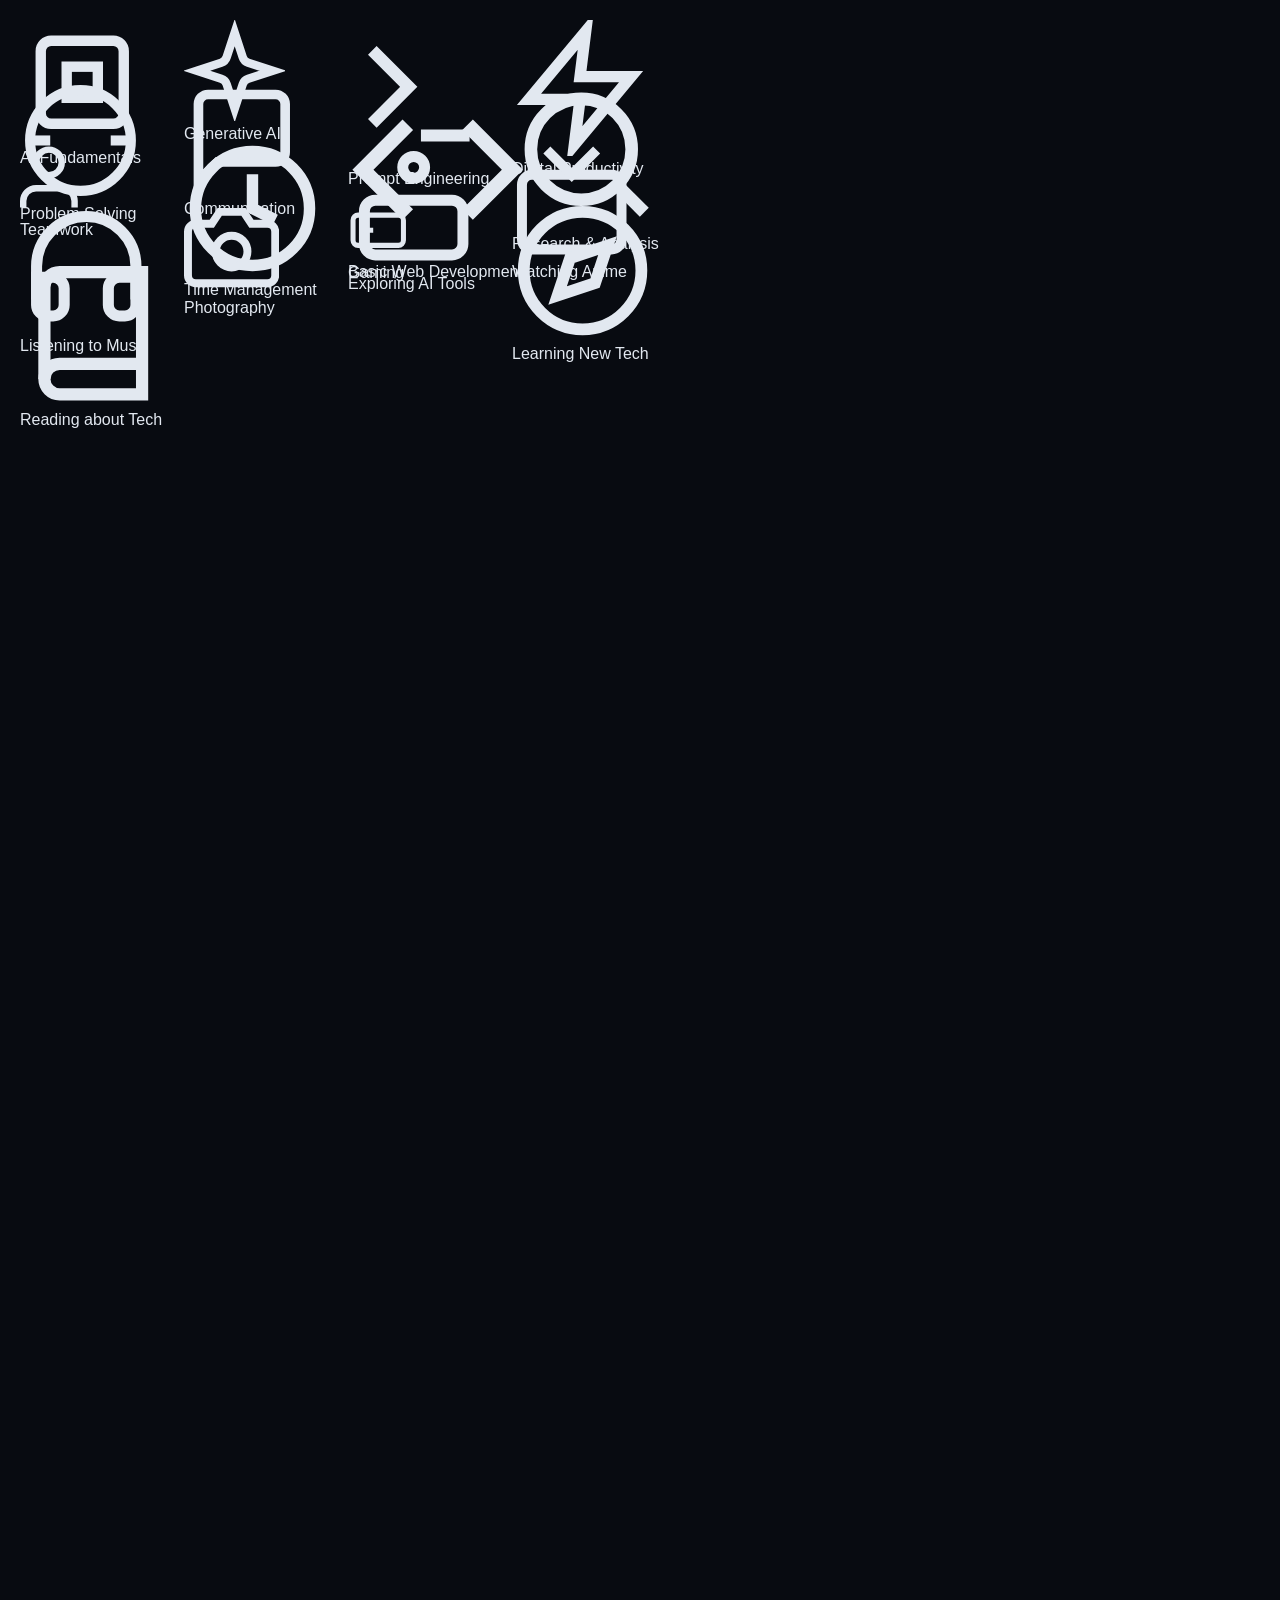
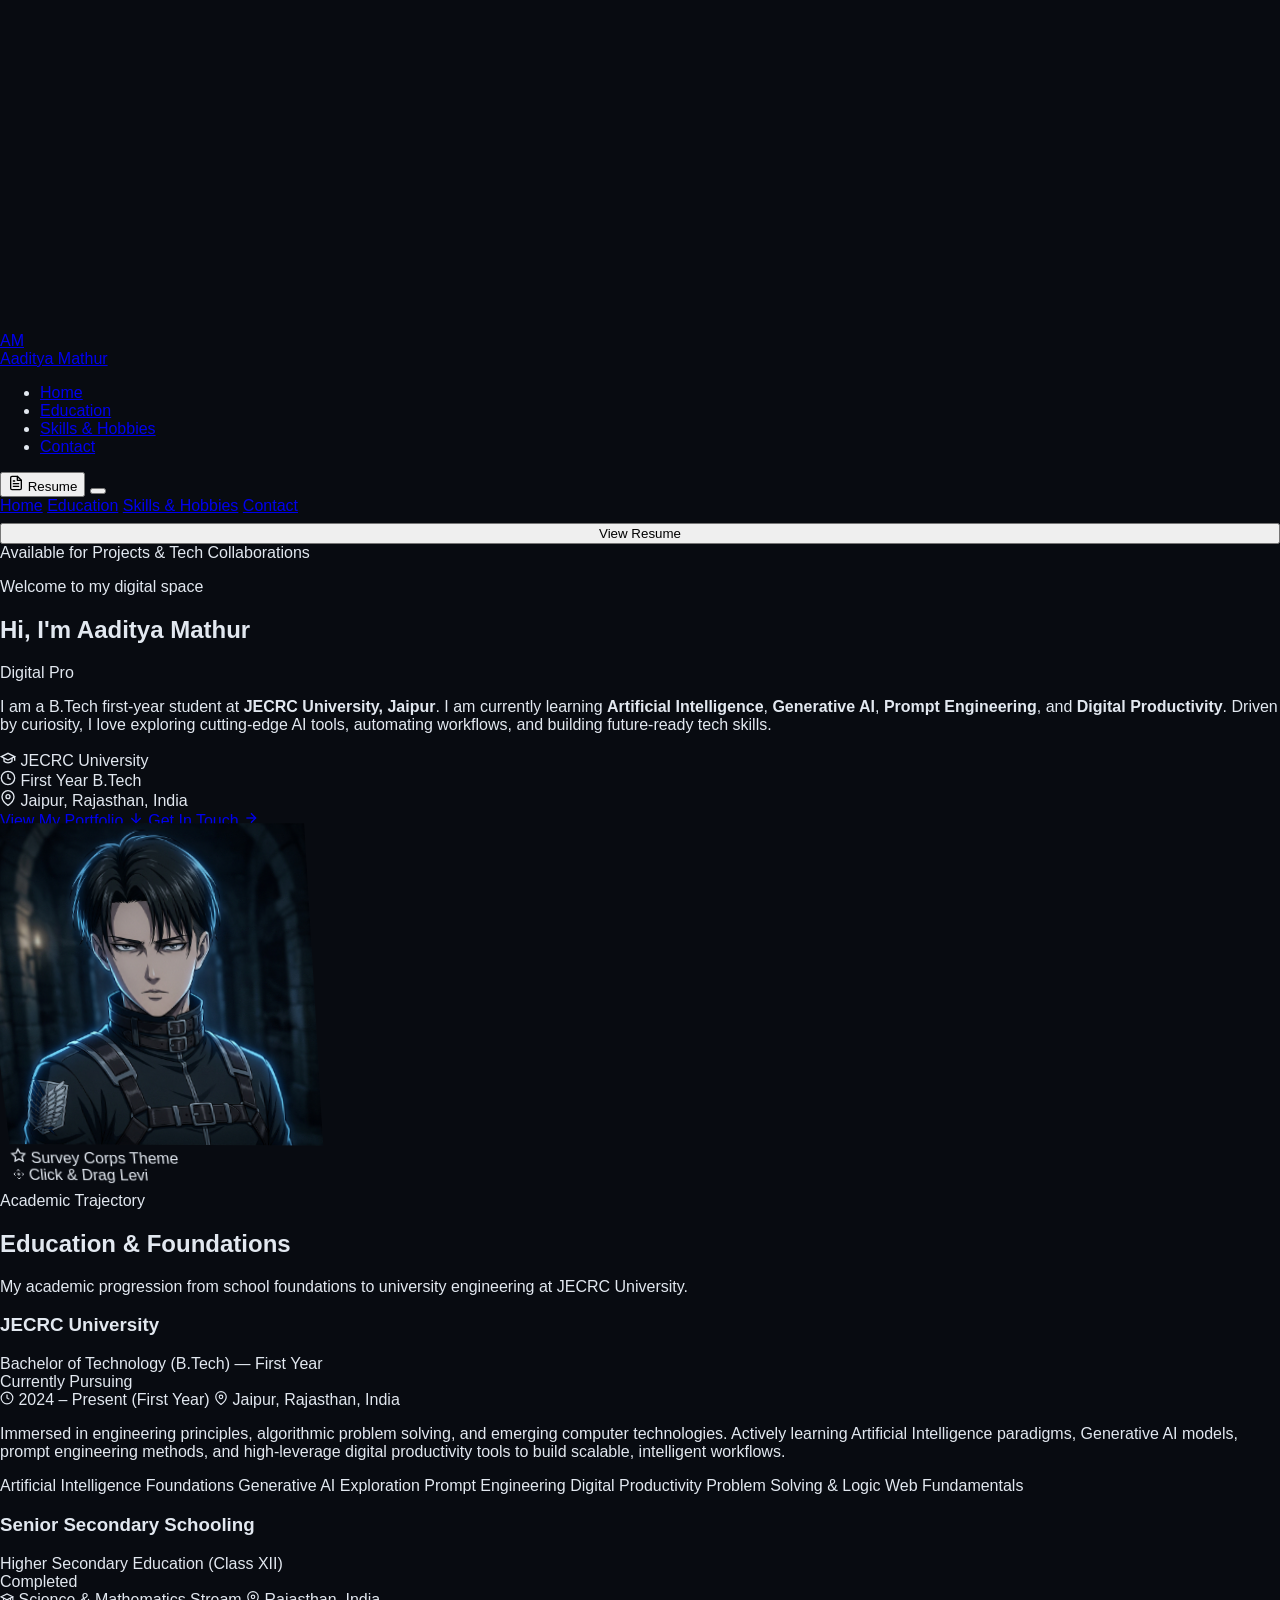
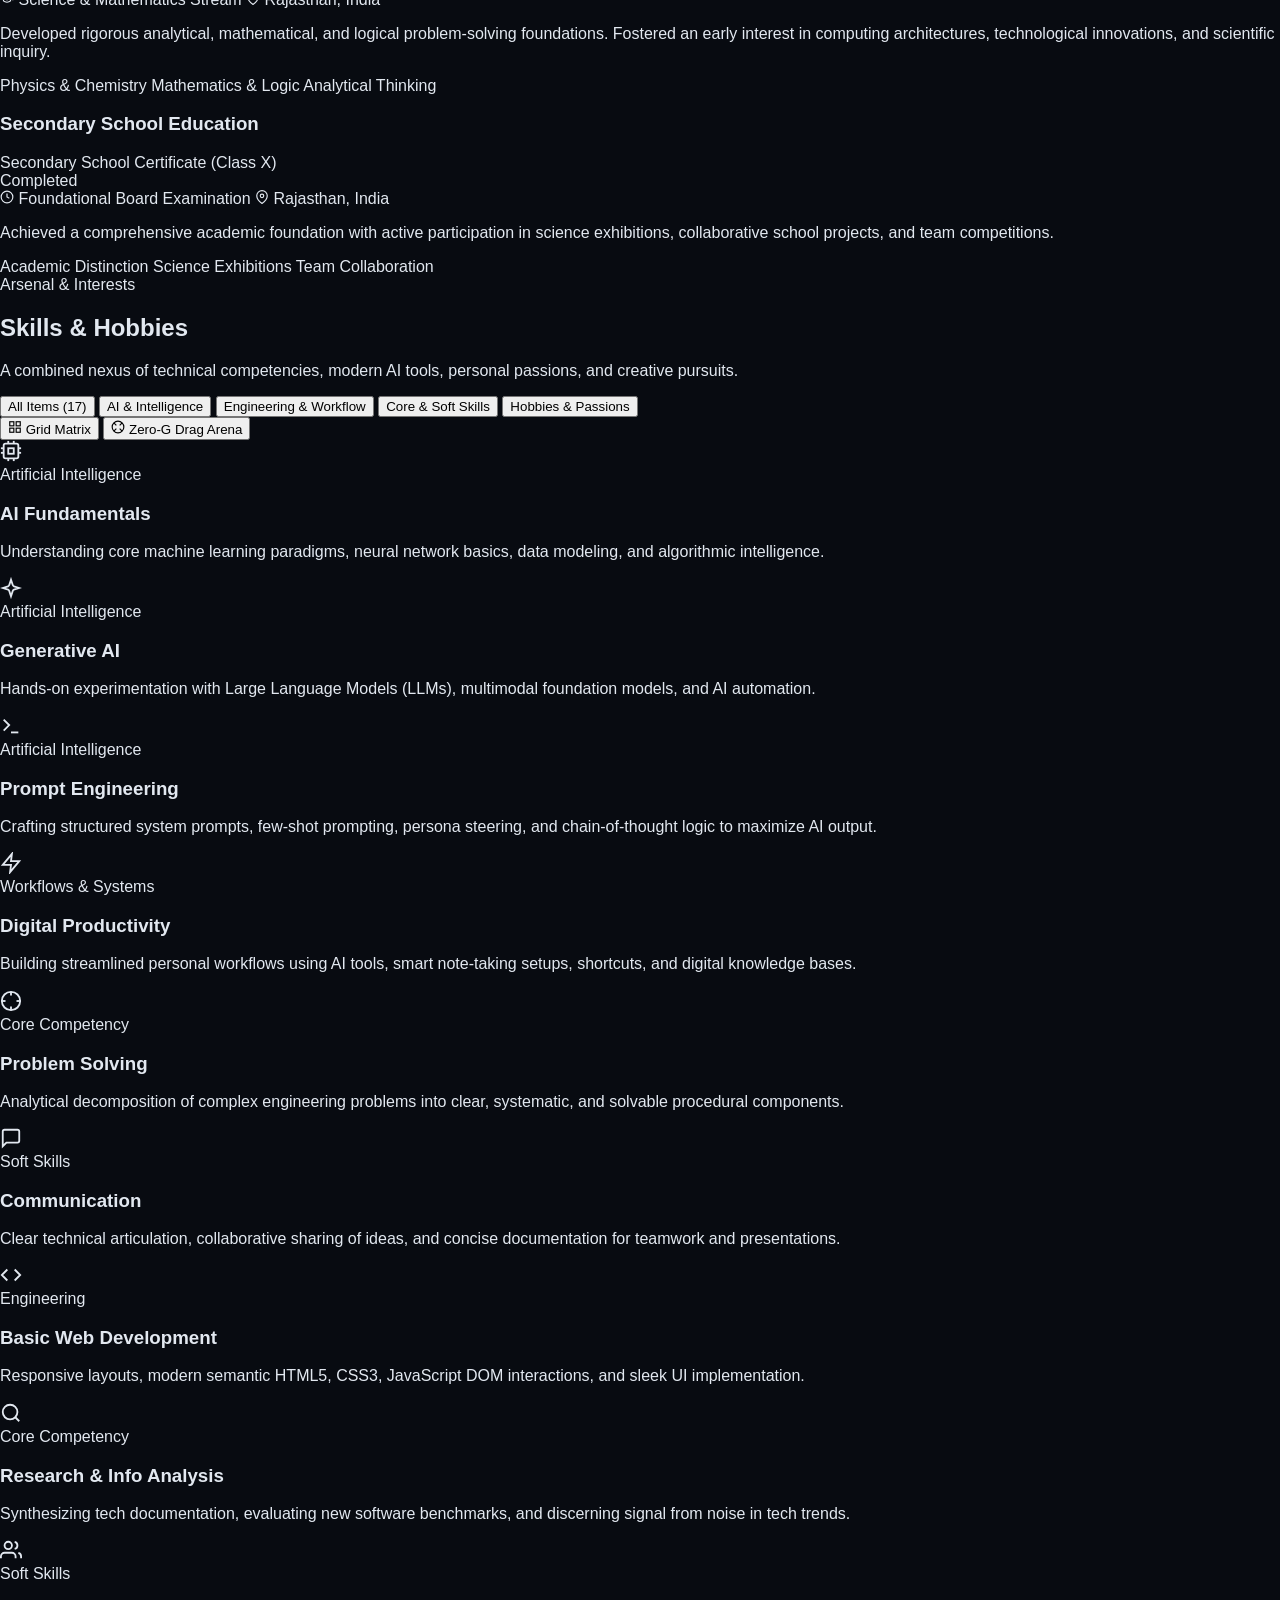
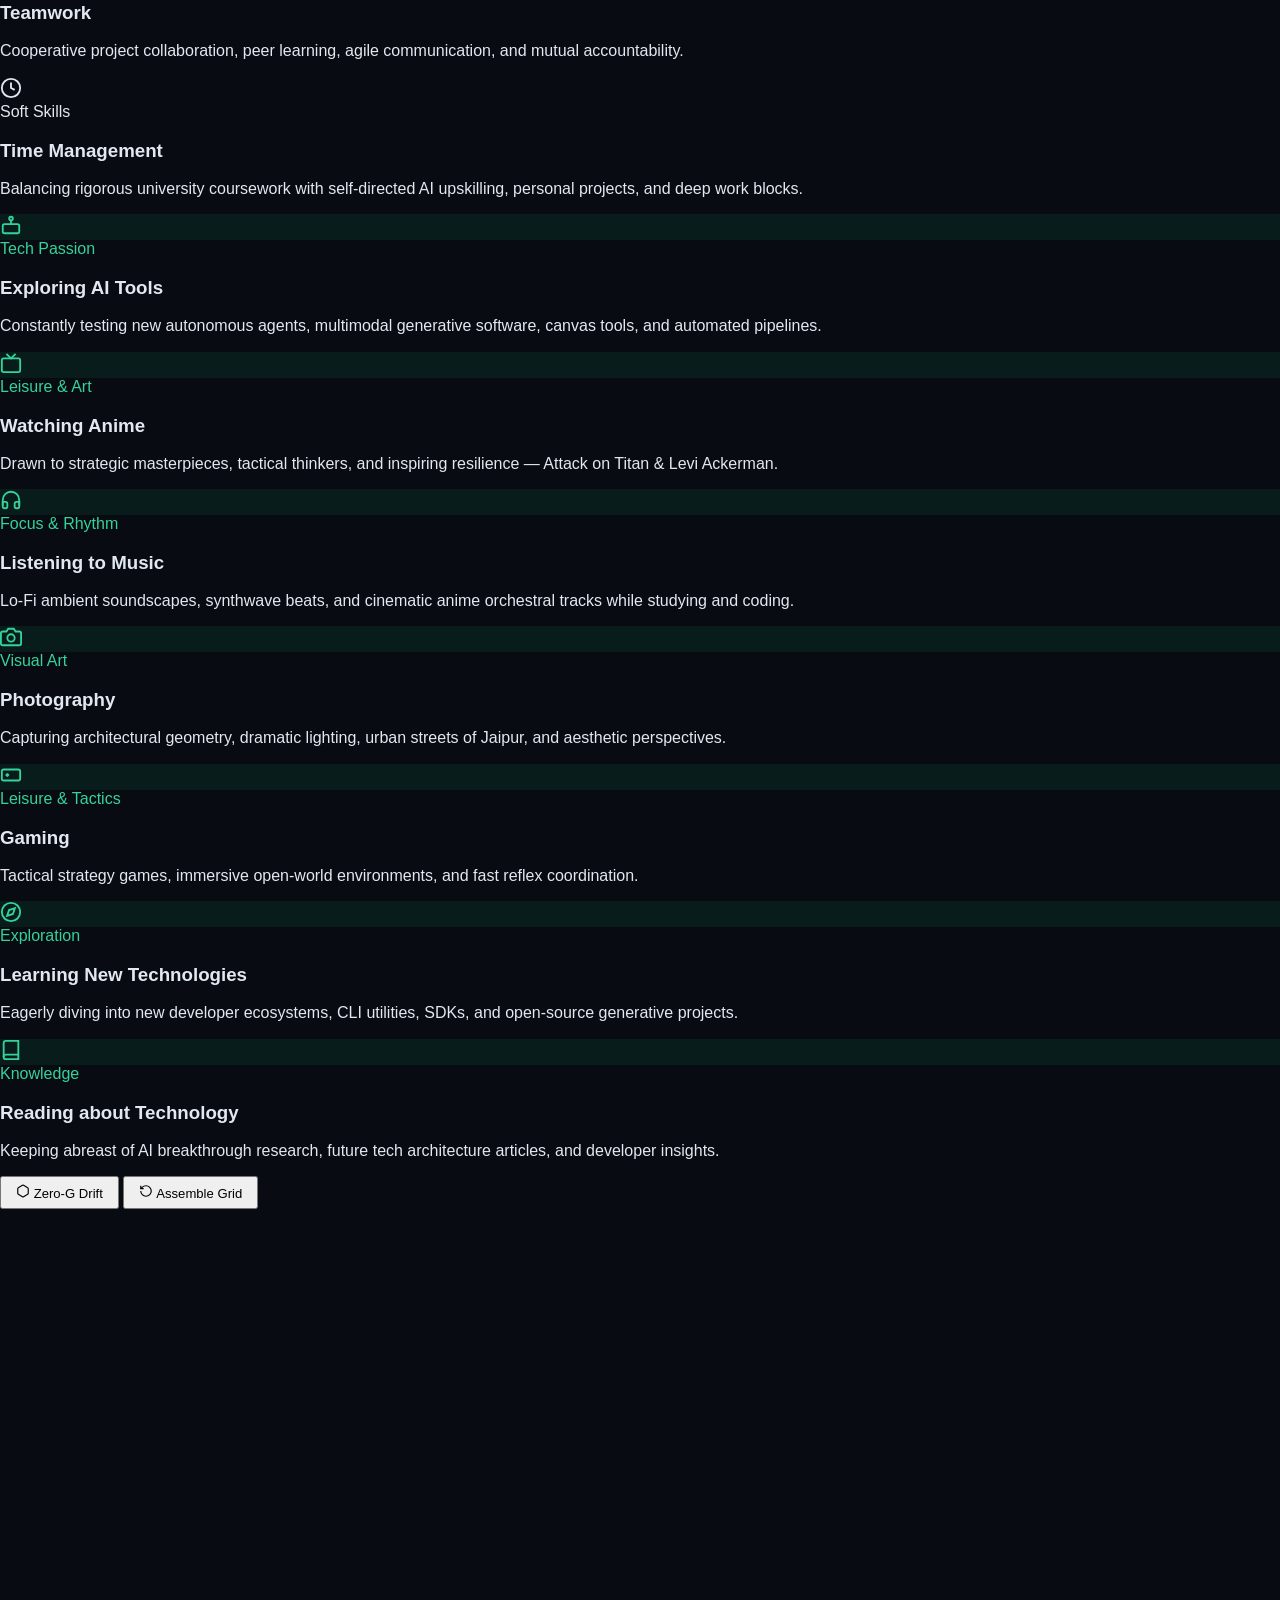
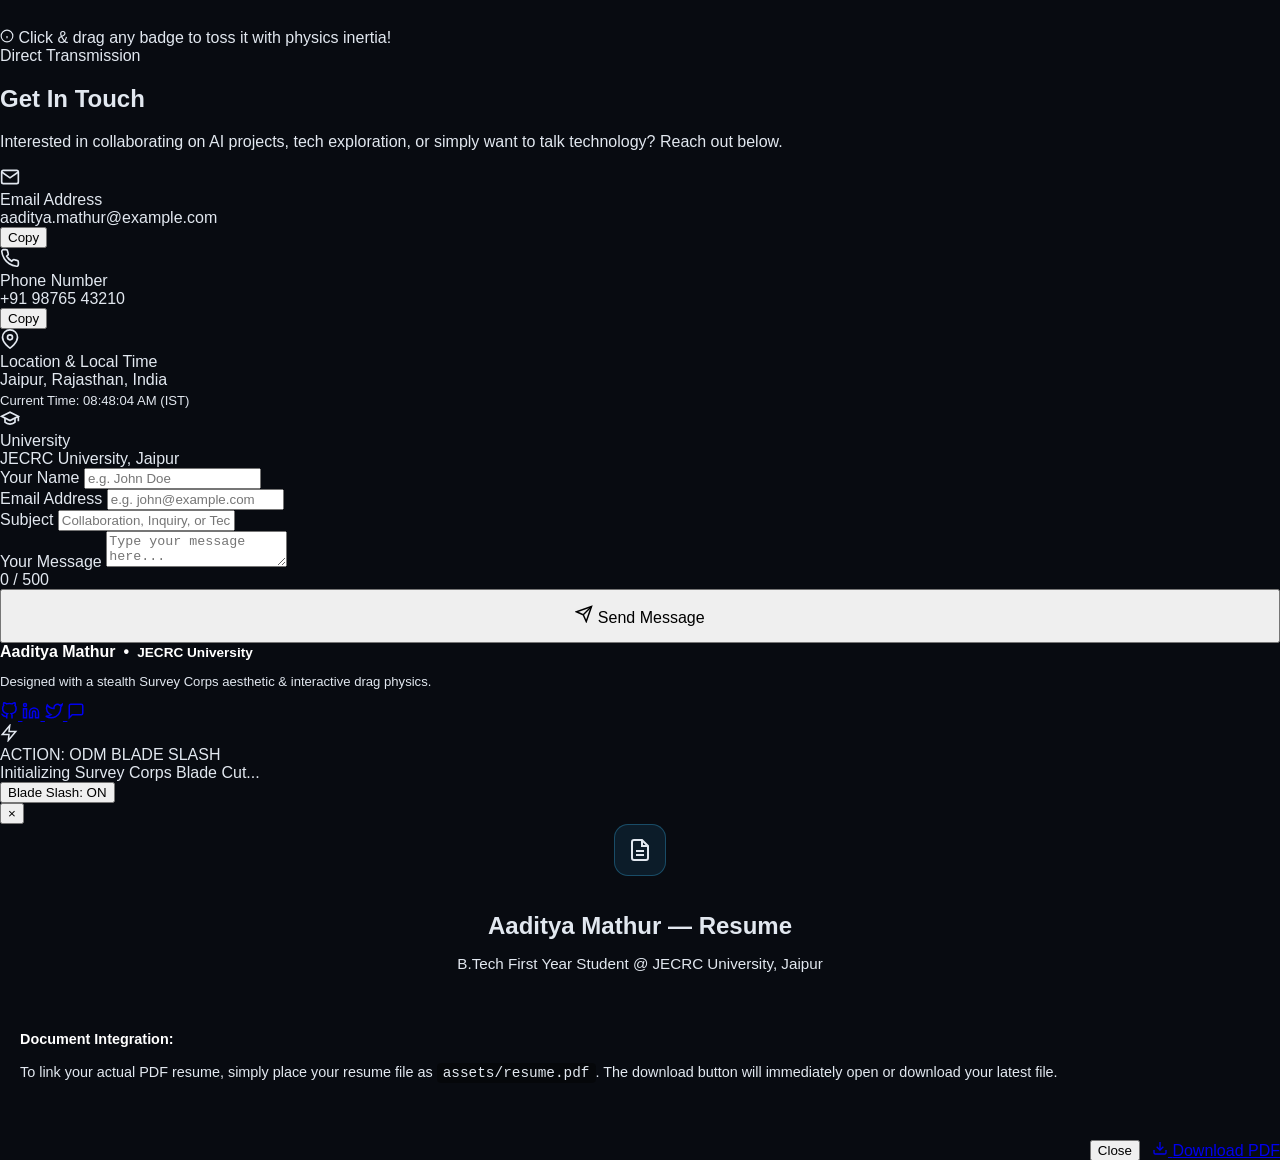
==== Aaditya Mathur _ B.Tech Student & AI Learner _ Portfolio.html @ 397f2ab0 "Add files via upload" ====
<!DOCTYPE html>
<!-- saved from url=(0093)file:///Users/Deepakmathur/.gemini/antigravity/scratch/aaditya-portfolio/index.html#education -->
<html lang="en"><head><meta http-equiv="Content-Type" content="text/html; charset=UTF-8">
  
  <meta name="viewport" content="width=device-width, initial-scale=1.0">
  <title>Aaditya Mathur | B.Tech Student &amp; AI Learner | Portfolio</title>
  
  <!-- Meta & SEO Tags -->
  <meta name="description" content="Personal portfolio of Aaditya Mathur, a B.Tech first-year student at JECRC University, Jaipur. Exploring Artificial Intelligence, Generative AI, Prompt Engineering, and Digital Productivity.">
  <meta name="author" content="Aaditya Mathur">
  <meta name="theme-color" content="#080b11">

  <!-- Google Fonts: Space Grotesk (Tech Headings) & Plus Jakarta Sans (Readable UI) -->
  <link rel="preconnect" href="https://fonts.googleapis.com/">
  <link rel="preconnect" href="https://fonts.gstatic.com/" crossorigin="">
  <link href="./Aaditya Mathur _ B.Tech Student &amp; AI Learner _ Portfolio_files/css2" rel="stylesheet">

  <!-- Custom Stylesheet -->
  <link rel="stylesheet" href="./Aaditya Mathur _ B.Tech Student &amp; AI Learner _ Portfolio_files/style.css">
</head>
<body>

  <!-- Interactive Drag Canvas: ODM Blade Slash & Sparks Trail -->
  <canvas id="slash-canvas" width="1680" height="962"></canvas>

  <!-- Ambient Tech Particles Canvas -->
  <canvas id="ambient-canvas" width="1680" height="962"></canvas>

  <!-- Tactical Grid Layer -->
  <div class="grid-overlay"></div>

  <!-- 1. Floating Glass Navbar -->
  <header class="navbar" id="main-nav">
    <div class="nav-inner">
      <a href="file:///Users/Deepakmathur/.gemini/antigravity/scratch/aaditya-portfolio/index.html#home" class="brand-logo" aria-label="Aaditya Mathur Home">
        <div class="logo-symbol">AM</div>
        <span>Aaditya Mathur</span>
      </a>

      <nav aria-label="Main Navigation">
        <ul class="nav-links">
          <li><a href="file:///Users/Deepakmathur/.gemini/antigravity/scratch/aaditya-portfolio/index.html#home" class="nav-link active">Home</a></li>
          <li><a href="file:///Users/Deepakmathur/.gemini/antigravity/scratch/aaditya-portfolio/index.html#education" class="nav-link">Education</a></li>
          <li><a href="file:///Users/Deepakmathur/.gemini/antigravity/scratch/aaditya-portfolio/index.html#skills-hobbies" class="nav-link">Skills &amp; Hobbies</a></li>
          <li><a href="file:///Users/Deepakmathur/.gemini/antigravity/scratch/aaditya-portfolio/index.html#contact" class="nav-link">Contact</a></li>
        </ul>
      </nav>

      <div class="nav-actions">
        <button type="button" class="btn-primary open-resume-btn">
          <svg width="16" height="16" viewBox="0 0 24 24" fill="none" stroke="currentColor" stroke-width="2" stroke-linecap="round" stroke-linejoin="round">
            <path d="M14 2H6a2 2 0 0 0-2 2v16a2 2 0 0 0 2 2h12a2 2 0 0 0 2-2V8z"></path>
            <polyline points="14 2 14 8 20 8"></polyline>
            <line x1="16" y1="13" x2="8" y2="13"></line>
            <line x1="16" y1="17" x2="8" y2="17"></line>
            <polyline points="10 9 9 9 8 9"></polyline>
          </svg>
          <span>Resume</span>
        </button>

        <button class="mobile-toggle" id="mobile-menu-toggle" aria-label="Toggle navigation menu" aria-expanded="false">
          <span></span>
          <span></span>
          <span></span>
        </button>
      </div>
    </div>

    <!-- Mobile Drawer Menu -->
    <div class="mobile-menu" id="mobile-menu">
      <a href="file:///Users/Deepakmathur/.gemini/antigravity/scratch/aaditya-portfolio/index.html#home">Home</a>
      <a href="file:///Users/Deepakmathur/.gemini/antigravity/scratch/aaditya-portfolio/index.html#education">Education</a>
      <a href="file:///Users/Deepakmathur/.gemini/antigravity/scratch/aaditya-portfolio/index.html#skills-hobbies">Skills &amp; Hobbies</a>
      <a href="file:///Users/Deepakmathur/.gemini/antigravity/scratch/aaditya-portfolio/index.html#contact">Contact</a>
      <button type="button" class="btn-primary open-resume-btn" style="width: 100%; justify-content: center; margin-top: 8px;">
        <span>View Resume</span>
      </button>
    </div>
  </header>

  <main>
    <!-- 2. Hero Section (Home) -->
    <section class="hero-section" id="home">
      <div class="container">
        <div class="hero-grid">
          
          <div class="hero-content">
            <div class="status-pill">
              <span class="pulse-dot"></span>
              <span>Available for Projects &amp; Tech Collaborations</span>
            </div>

            <div>
              <p class="hero-greeting">Welcome to my digital space</p>
              <h1 class="hero-name">Hi, I'm <span class="text-gradient">Aaditya Mathur</span></h1>
            </div>

            <!-- Dynamic Tagline Typewriter -->
            <div class="typewriter-wrapper" aria-label="Aaditya&#39;s Tagline">
              <span class="typewriter-text" id="typewriter-text">Digital Pro</span>
              <span class="cursor-blink"></span>
            </div>

            <p class="hero-bio">
              I am a B.Tech first-year student at <strong>JECRC University, Jaipur</strong>. I am currently learning 
              <strong>Artificial Intelligence</strong>, <strong>Generative AI</strong>, <strong>Prompt Engineering</strong>, 
              and <strong>Digital Productivity</strong>. Driven by curiosity, I love exploring cutting-edge AI tools, 
              automating workflows, and building future-ready tech skills.
            </p>

            <div class="hero-badges-row">
              <div class="badge-item">
                <svg width="16" height="16" viewBox="0 0 24 24" fill="none" stroke="currentColor" stroke-width="2"><path d="M22 10v6M2 10l10-5 10 5-10 5z"></path><path d="M6 12v5c3 3 9 3 12 0v-5"></path></svg>
                <span>JECRC University</span>
              </div>
              <div class="badge-item">
                <svg width="16" height="16" viewBox="0 0 24 24" fill="none" stroke="currentColor" stroke-width="2"><circle cx="12" cy="12" r="10"></circle><polyline points="12 6 12 12 16 14"></polyline></svg>
                <span>First Year B.Tech</span>
              </div>
              <div class="badge-item">
                <svg width="16" height="16" viewBox="0 0 24 24" fill="none" stroke="currentColor" stroke-width="2"><path d="M21 10c0 7-9 13-9 13s-9-6-9-13a9 9 0 0 1 18 0z"></path><circle cx="12" cy="10" r="3"></circle></svg>
                <span>Jaipur, Rajasthan, India</span>
              </div>
            </div>

            <div class="hero-cta-group">
              <a href="file:///Users/Deepakmathur/.gemini/antigravity/scratch/aaditya-portfolio/index.html#education" class="btn-primary">
                <span>View My Portfolio</span>
                <svg width="16" height="16" viewBox="0 0 24 24" fill="none" stroke="currentColor" stroke-width="2"><line x1="12" y1="5" x2="12" y2="19"></line><polyline points="19 12 12 19 5 12"></polyline></svg>
              </a>
              <a href="file:///Users/Deepakmathur/.gemini/antigravity/scratch/aaditya-portfolio/index.html#contact" class="btn-secondary">
                <span>Get In Touch</span>
                <svg width="16" height="16" viewBox="0 0 24 24" fill="none" stroke="currentColor" stroke-width="2"><line x1="5" y1="12" x2="19" y2="12"></line><polyline points="12 5 19 12 12 19"></polyline></svg>
              </a>
            </div>
          </div>

          <!-- Hero Avatar: Levi Ackerman Art with 3D Tilt & Tactical Radar Rings -->
          <div class="hero-visual">
            <div class="avatar-wrapper tilt-target" id="hero-avatar-wrapper" title="Drag to pull Levi Ackerman with elastic ODM recoil!" style="transform: perspective(1000px) rotateX(-10.2688deg) rotateY(-0.875914deg) scale3d(1.02, 1.02, 1.02);">
              <div class="tactical-ring"></div>
              <div class="tactical-ring-secondary"></div>
              
              <div class="avatar-image-container" id="hero-avatar-card" style="">
                <img src="./Aaditya Mathur _ B.Tech Student &amp; AI Learner _ Portfolio_files/levi_avatar.jpg" alt="Aaditya Mathur Profile - Levi Ackerman Survey Corps Aesthetic" width="320" height="320" draggable="false">
              </div>

              <div class="scout-badge-floating">
                <svg width="16" height="16" viewBox="0 0 24 24" fill="none" stroke="currentColor" stroke-width="2">
                  <polygon points="12 2 15.09 8.26 22 9.27 17 14.14 18.18 21.02 12 17.77 5.82 21.02 7 14.14 2 9.27 8.91 8.26 12 2"></polygon>
                </svg>
                <span>Survey Corps Theme</span>
              </div>

              <div class="avatar-drag-hint">
                <svg width="12" height="12" viewBox="0 0 24 24" fill="none" stroke="currentColor" stroke-width="2">
                  <path d="M5 9l-3 3 3 3M9 5l3-3 3 3M15 19l-3 3-3-3M19 9l3 3-3 3"></path>
                  <circle cx="12" cy="12" r="2"></circle>
                </svg>
                <span>Click &amp; Drag Levi</span>
              </div>
            </div>
          </div>

        </div>
      </div>
    </section>

    <!-- 3. Education Section -->
    <section class="education-section" id="education">
      <div class="container">
        <div class="section-header">
          <div class="section-tag">Academic Trajectory</div>
          <h2 class="section-title">Education &amp; Foundations</h2>
          <p class="section-subtitle">
            My academic progression from school foundations to university engineering at JECRC University.
          </p>
        </div>

        <div class="timeline-container">
          <div class="timeline-line"></div>

          <!-- Card 1: B.Tech (Current) -->
          <div class="timeline-card-wrapper">
            <div class="timeline-dot active" title="Current Academic Pursuit"></div>
            <div class="glass-card tilt-target" style="transform: perspective(1000px) rotateX(0deg) rotateY(0deg) scale3d(1, 1, 1);">
              <div class="card-header-flex">
                <div>
                  <h3 class="institution-name">JECRC University</h3>
                  <div class="degree-title">Bachelor of Technology (B.Tech) — First Year</div>
                </div>
                <span class="status-tag status-active">Currently Pursuing</span>
              </div>

              <div class="timeline-meta">
                <span class="meta-item">
                  <svg width="14" height="14" viewBox="0 0 24 24" fill="none" stroke="currentColor" stroke-width="2"><circle cx="12" cy="12" r="10"></circle><polyline points="12 6 12 12 16 14"></polyline></svg>
                  <span>2024 – Present (First Year)</span>
                </span>
                <span class="meta-item">
                  <svg width="14" height="14" viewBox="0 0 24 24" fill="none" stroke="currentColor" stroke-width="2"><path d="M21 10c0 7-9 13-9 13s-9-6-9-13a9 9 0 0 1 18 0z"></path><circle cx="12" cy="10" r="3"></circle></svg>
                  <span>Jaipur, Rajasthan, India</span>
                </span>
              </div>

              <p class="card-description">
                Immersed in engineering principles, algorithmic problem solving, and emerging computer technologies. 
                Actively learning Artificial Intelligence paradigms, Generative AI models, prompt engineering methods, 
                and high-leverage digital productivity tools to build scalable, intelligent workflows.
              </p>

              <div class="highlights-container">
                <span class="highlight-pill">Artificial Intelligence Foundations</span>
                <span class="highlight-pill">Generative AI Exploration</span>
                <span class="highlight-pill">Prompt Engineering</span>
                <span class="highlight-pill">Digital Productivity</span>
                <span class="highlight-pill">Problem Solving &amp; Logic</span>
                <span class="highlight-pill">Web Fundamentals</span>
              </div>
            </div>
          </div>

          <!-- Card 2: Class XII -->
          <div class="timeline-card-wrapper">
            <div class="timeline-dot"></div>
            <div class="glass-card tilt-target" style="transform: perspective(1000px) rotateX(0deg) rotateY(0deg) scale3d(1, 1, 1);">
              <div class="card-header-flex">
                <div>
                  <h3 class="institution-name">Senior Secondary Schooling</h3>
                  <div class="degree-title">Higher Secondary Education (Class XII)</div>
                </div>
                <span class="status-tag status-completed">Completed</span>
              </div>

              <div class="timeline-meta">
                <span class="meta-item">
                  <svg width="14" height="14" viewBox="0 0 24 24" fill="none" stroke="currentColor" stroke-width="2"><path d="M22 10v6M2 10l10-5 10 5-10 5z"></path><path d="M6 12v5c3 3 9 3 12 0v-5"></path></svg>
                  <span>Science &amp; Mathematics Stream</span>
                </span>
                <span class="meta-item">
                  <svg width="14" height="14" viewBox="0 0 24 24" fill="none" stroke="currentColor" stroke-width="2"><path d="M21 10c0 7-9 13-9 13s-9-6-9-13a9 9 0 0 1 18 0z"></path><circle cx="12" cy="10" r="3"></circle></svg>
                  <span>Rajasthan, India</span>
                </span>
              </div>

              <p class="card-description">
                Developed rigorous analytical, mathematical, and logical problem-solving foundations. 
                Fostered an early interest in computing architectures, technological innovations, and scientific inquiry.
              </p>

              <div class="highlights-container">
                <span class="highlight-pill">Physics &amp; Chemistry</span>
                <span class="highlight-pill">Mathematics &amp; Logic</span>
                <span class="highlight-pill">Analytical Thinking</span>
              </div>
            </div>
          </div>

          <!-- Card 3: Class X -->
          <div class="timeline-card-wrapper">
            <div class="timeline-dot"></div>
            <div class="glass-card tilt-target" style="transform: perspective(1000px) rotateX(0deg) rotateY(0deg) scale3d(1, 1, 1);">
              <div class="card-header-flex">
                <div>
                  <h3 class="institution-name">Secondary School Education</h3>
                  <div class="degree-title">Secondary School Certificate (Class X)</div>
                </div>
                <span class="status-tag status-completed">Completed</span>
              </div>

              <div class="timeline-meta">
                <span class="meta-item">
                  <svg width="14" height="14" viewBox="0 0 24 24" fill="none" stroke="currentColor" stroke-width="2"><circle cx="12" cy="12" r="10"></circle><polyline points="12 6 12 12 16 14"></polyline></svg>
                  <span>Foundational Board Examination</span>
                </span>
                <span class="meta-item">
                  <svg width="14" height="14" viewBox="0 0 24 24" fill="none" stroke="currentColor" stroke-width="2"><path d="M21 10c0 7-9 13-9 13s-9-6-9-13a9 9 0 0 1 18 0z"></path><circle cx="12" cy="10" r="3"></circle></svg>
                  <span>Rajasthan, India</span>
                </span>
              </div>

              <p class="card-description">
                Achieved a comprehensive academic foundation with active participation in science exhibitions, 
                collaborative school projects, and team competitions.
              </p>

              <div class="highlights-container">
                <span class="highlight-pill">Academic Distinction</span>
                <span class="highlight-pill">Science Exhibitions</span>
                <span class="highlight-pill">Team Collaboration</span>
              </div>
            </div>
          </div>

        </div>
      </div>
    </section>

    <!-- 4. Combined Skills & Hobbies Section -->
    <section class="skills-section" id="skills-hobbies">
      <div class="container">
        <div class="section-header">
          <div class="section-tag">Arsenal &amp; Interests</div>
          <h2 class="section-title">Skills &amp; Hobbies</h2>
          <p class="section-subtitle">
            A combined nexus of technical competencies, modern AI tools, personal passions, and creative pursuits.
          </p>
        </div>

        <!-- Controls: Filters & Interactive View Switcher -->
        <div class="skills-controls">
          <div class="filter-pills">
            <button class="filter-btn active" data-filter="all">All Items (17)</button>
            <button class="filter-btn" data-filter="ai">AI &amp; Intelligence</button>
            <button class="filter-btn" data-filter="engineering">Engineering &amp; Workflow</button>
            <button class="filter-btn" data-filter="soft">Core &amp; Soft Skills</button>
            <button class="filter-btn" data-filter="hobby">Hobbies &amp; Passions</button>
          </div>

          <div class="view-switcher">
            <button class="view-btn active" id="view-grid-btn" title="Display as structured cards">
              <svg width="14" height="14" viewBox="0 0 24 24" fill="none" stroke="currentColor" stroke-width="2"><rect x="3" y="3" width="7" height="7"></rect><rect x="14" y="3" width="7" height="7"></rect><rect x="14" y="14" width="7" height="7"></rect><rect x="3" y="14" width="7" height="7"></rect></svg>
              <span>Grid Matrix</span>
            </button>
            <button class="view-btn" id="view-arena-btn" title="Switch to draggable zero-gravity physics sandbox">
              <svg width="14" height="14" viewBox="0 0 24 24" fill="none" stroke="currentColor" stroke-width="2"><circle cx="12" cy="12" r="10"></circle><path d="m4.93 4.93 4.24 4.24"></path><path d="m14.83 9.17 4.24-4.24"></path><path d="m14.83 14.83 4.24 4.24"></path><path d="m9.17 14.83-4.24 4.24"></path></svg>
              <span>Zero-G Drag Arena</span>
            </button>
          </div>
        </div>

        <!-- VIEW A: Structured Grid Matrix View -->
        <div id="skills-grid-view" class="skills-grid">

          <!-- 10 SKILLS -->
          <div class="skill-card tilt-target" data-category="ai" style="transform: perspective(1000px) rotateX(0deg) rotateY(0deg) scale3d(1, 1, 1);">
            <div class="card-top-icon">
              <svg width="22" height="22" viewBox="0 0 24 24" fill="none" stroke="currentColor" stroke-width="2"><rect x="4" y="4" width="16" height="16" rx="2"></rect><rect x="9" y="9" width="6" height="6"></rect><line x1="9" y1="1" x2="9" y2="4"></line><line x1="15" y1="1" x2="15" y2="4"></line><line x1="9" y1="20" x2="9" y2="23"></line><line x1="15" y1="20" x2="15" y2="23"></line><line x1="20" y1="9" x2="23" y2="9"></line><line x1="20" y1="14" x2="23" y2="14"></line><line x1="1" y1="9" x2="4" y2="9"></line><line x1="1" y1="14" x2="4" y2="14"></line></svg>
            </div>
            <div class="skill-category-badge">Artificial Intelligence</div>
            <h3 class="skill-title">AI Fundamentals</h3>
            <p class="skill-desc">Understanding core machine learning paradigms, neural network basics, data modeling, and algorithmic intelligence.</p>
          </div>

          <div class="skill-card tilt-target" data-category="ai" style="transform: perspective(1000px) rotateX(0deg) rotateY(0deg) scale3d(1, 1, 1);">
            <div class="card-top-icon">
              <svg width="22" height="22" viewBox="0 0 24 24" fill="none" stroke="currentColor" stroke-width="2"><path d="m12 3-1.9 5.8a2 2 0 0 1-1.3 1.3L3 12l5.8 1.9a2 2 0 0 1 1.3 1.3L12 21l1.9-5.8a2 2 0 0 1 1.3-1.3L21 12l-5.8-1.9a2 2 0 0 1-1.3-1.3L12 3z"></path></svg>
            </div>
            <div class="skill-category-badge">Artificial Intelligence</div>
            <h3 class="skill-title">Generative AI</h3>
            <p class="skill-desc">Hands-on experimentation with Large Language Models (LLMs), multimodal foundation models, and AI automation.</p>
          </div>

          <div class="skill-card tilt-target" data-category="ai" style="transform: perspective(1000px) rotateX(0deg) rotateY(0deg) scale3d(1, 1, 1);">
            <div class="card-top-icon">
              <svg width="22" height="22" viewBox="0 0 24 24" fill="none" stroke="currentColor" stroke-width="2"><polyline points="4 17 10 11 4 5"></polyline><line x1="12" y1="19" x2="20" y2="19"></line></svg>
            </div>
            <div class="skill-category-badge">Artificial Intelligence</div>
            <h3 class="skill-title">Prompt Engineering</h3>
            <p class="skill-desc">Crafting structured system prompts, few-shot prompting, persona steering, and chain-of-thought logic to maximize AI output.</p>
          </div>

          <div class="skill-card tilt-target" data-category="engineering" style="transform: perspective(1000px) rotateX(0deg) rotateY(0deg) scale3d(1, 1, 1);">
            <div class="card-top-icon">
              <svg width="22" height="22" viewBox="0 0 24 24" fill="none" stroke="currentColor" stroke-width="2"><polygon points="13 2 3 14 12 14 11 22 21 10 12 10 13 2"></polygon></svg>
            </div>
            <div class="skill-category-badge">Workflows &amp; Systems</div>
            <h3 class="skill-title">Digital Productivity</h3>
            <p class="skill-desc">Building streamlined personal workflows using AI tools, smart note-taking setups, shortcuts, and digital knowledge bases.</p>
          </div>

          <div class="skill-card tilt-target" data-category="soft" style="transform: perspective(1000px) rotateX(0deg) rotateY(0deg) scale3d(1, 1, 1);">
            <div class="card-top-icon">
              <svg width="22" height="22" viewBox="0 0 24 24" fill="none" stroke="currentColor" stroke-width="2"><circle cx="12" cy="12" r="10"></circle><line x1="22" y1="12" x2="18" y2="12"></line><line x1="6" y1="12" x2="2" y2="12"></line><line x1="12" y1="6" x2="12" y2="2"></line><line x1="12" y1="22" x2="12" y2="18"></line></svg>
            </div>
            <div class="skill-category-badge">Core Competency</div>
            <h3 class="skill-title">Problem Solving</h3>
            <p class="skill-desc">Analytical decomposition of complex engineering problems into clear, systematic, and solvable procedural components.</p>
          </div>

          <div class="skill-card tilt-target" data-category="soft">
            <div class="card-top-icon">
              <svg width="22" height="22" viewBox="0 0 24 24" fill="none" stroke="currentColor" stroke-width="2"><path d="M21 15a2 2 0 0 1-2 2H7l-4 4V5a2 2 0 0 1 2-2h14a2 2 0 0 1 2 2z"></path></svg>
            </div>
            <div class="skill-category-badge">Soft Skills</div>
            <h3 class="skill-title">Communication</h3>
            <p class="skill-desc">Clear technical articulation, collaborative sharing of ideas, and concise documentation for teamwork and presentations.</p>
          </div>

          <div class="skill-card tilt-target" data-category="engineering" style="transform: perspective(1000px) rotateX(0deg) rotateY(0deg) scale3d(1, 1, 1);">
            <div class="card-top-icon">
              <svg width="22" height="22" viewBox="0 0 24 24" fill="none" stroke="currentColor" stroke-width="2"><polyline points="16 18 22 12 16 6"></polyline><polyline points="8 6 2 12 8 18"></polyline></svg>
            </div>
            <div class="skill-category-badge">Engineering</div>
            <h3 class="skill-title">Basic Web Development</h3>
            <p class="skill-desc">Responsive layouts, modern semantic HTML5, CSS3, JavaScript DOM interactions, and sleek UI implementation.</p>
          </div>

          <div class="skill-card tilt-target" data-category="soft" style="transform: perspective(1000px) rotateX(0deg) rotateY(0deg) scale3d(1, 1, 1);">
            <div class="card-top-icon">
              <svg width="22" height="22" viewBox="0 0 24 24" fill="none" stroke="currentColor" stroke-width="2"><circle cx="11" cy="11" r="8"></circle><line x1="21" y1="21" x2="16.65" y2="16.65"></line></svg>
            </div>
            <div class="skill-category-badge">Core Competency</div>
            <h3 class="skill-title">Research &amp; Info Analysis</h3>
            <p class="skill-desc">Synthesizing tech documentation, evaluating new software benchmarks, and discerning signal from noise in tech trends.</p>
          </div>

          <div class="skill-card tilt-target" data-category="soft" style="transform: perspective(1000px) rotateX(0deg) rotateY(0deg) scale3d(1, 1, 1);">
            <div class="card-top-icon">
              <svg width="22" height="22" viewBox="0 0 24 24" fill="none" stroke="currentColor" stroke-width="2"><path d="M17 21v-2a4 4 0 0 0-4-4H5a4 4 0 0 0-4 4v2"></path><circle cx="9" cy="7" r="4"></circle><path d="M23 21v-2a4 4 0 0 0-3-3.87"></path><path d="M16 3.13a4 4 0 0 1 0 7.75"></path></svg>
            </div>
            <div class="skill-category-badge">Soft Skills</div>
            <h3 class="skill-title">Teamwork</h3>
            <p class="skill-desc">Cooperative project collaboration, peer learning, agile communication, and mutual accountability.</p>
          </div>

          <div class="skill-card tilt-target" data-category="soft">
            <div class="card-top-icon">
              <svg width="22" height="22" viewBox="0 0 24 24" fill="none" stroke="currentColor" stroke-width="2"><circle cx="12" cy="12" r="10"></circle><polyline points="12 6 12 12 16 14"></polyline></svg>
            </div>
            <div class="skill-category-badge">Soft Skills</div>
            <h3 class="skill-title">Time Management</h3>
            <p class="skill-desc">Balancing rigorous university coursework with self-directed AI upskilling, personal projects, and deep work blocks.</p>
          </div>

          <!-- 7 HOBBIES -->
          <div class="hobby-card tilt-target" data-category="hobby">
            <div class="card-top-icon" style="color: #34d399; background: rgba(16, 185, 129, 0.1);">
              <svg width="22" height="22" viewBox="0 0 24 24" fill="none" stroke="currentColor" stroke-width="2"><rect x="3" y="11" width="18" height="10" rx="2"></rect><circle cx="12" cy="5" r="2"></circle><path d="M12 7v4"></path><line x1="8" y1="16" x2="8.01" y2="16"></line><line x1="16" y1="16" x2="16.01" y2="16"></line></svg>
            </div>
            <div class="skill-category-badge" style="color: #34d399;">Tech Passion</div>
            <h3 class="skill-title">Exploring AI Tools</h3>
            <p class="skill-desc">Constantly testing new autonomous agents, multimodal generative software, canvas tools, and automated pipelines.</p>
          </div>

          <div class="hobby-card tilt-target" data-category="hobby" style="transform: perspective(1000px) rotateX(0deg) rotateY(0deg) scale3d(1, 1, 1);">
            <div class="card-top-icon" style="color: #34d399; background: rgba(16, 185, 129, 0.1);">
              <svg width="22" height="22" viewBox="0 0 24 24" fill="none" stroke="currentColor" stroke-width="2"><rect x="2" y="7" width="20" height="15" rx="2" ry="2"></rect><polyline points="17 2 12 7 7 2"></polyline></svg>
            </div>
            <div class="skill-category-badge" style="color: #34d399;">Leisure &amp; Art</div>
            <h3 class="skill-title">Watching Anime</h3>
            <p class="skill-desc">Drawn to strategic masterpieces, tactical thinkers, and inspiring resilience — Attack on Titan &amp; Levi Ackerman.</p>
          </div>

          <div class="hobby-card tilt-target" data-category="hobby">
            <div class="card-top-icon" style="color: #34d399; background: rgba(16, 185, 129, 0.1);">
              <svg width="22" height="22" viewBox="0 0 24 24" fill="none" stroke="currentColor" stroke-width="2"><path d="M3 18v-6a9 9 0 0 1 18 0v6"></path><path d="M21 19a2 2 0 0 1-2 2h-1a2 2 0 0 1-2-2v-3a2 2 0 0 1 2-2h3zM3 19a2 2 0 0 0 2 2h1a2 2 0 0 0 2-2v-3a2 2 0 0 0-2-2H3z"></path></svg>
            </div>
            <div class="skill-category-badge" style="color: #34d399;">Focus &amp; Rhythm</div>
            <h3 class="skill-title">Listening to Music</h3>
            <p class="skill-desc">Lo-Fi ambient soundscapes, synthwave beats, and cinematic anime orchestral tracks while studying and coding.</p>
          </div>

          <div class="hobby-card tilt-target" data-category="hobby">
            <div class="card-top-icon" style="color: #34d399; background: rgba(16, 185, 129, 0.1);">
              <svg width="22" height="22" viewBox="0 0 24 24" fill="none" stroke="currentColor" stroke-width="2"><path d="M23 19a2 2 0 0 1-2 2H3a2 2 0 0 1-2-2V8a2 2 0 0 1 2-2h4l2-3h6l2 3h4a2 2 0 0 1 2 2z"></path><circle cx="12" cy="13" r="4"></circle></svg>
            </div>
            <div class="skill-category-badge" style="color: #34d399;">Visual Art</div>
            <h3 class="skill-title">Photography</h3>
            <p class="skill-desc">Capturing architectural geometry, dramatic lighting, urban streets of Jaipur, and aesthetic perspectives.</p>
          </div>

          <div class="hobby-card tilt-target" data-category="hobby" style="transform: perspective(1000px) rotateX(0deg) rotateY(0deg) scale3d(1, 1, 1);">
            <div class="card-top-icon" style="color: #34d399; background: rgba(16, 185, 129, 0.1);">
              <svg width="22" height="22" viewBox="0 0 24 24" fill="none" stroke="currentColor" stroke-width="2"><line x1="6" y1="12" x2="10" y2="12"></line><line x1="8" y1="10" x2="8" y2="14"></line><line x1="15" y1="13" x2="15.01" y2="13"></line><line x1="18" y1="11" x2="18.01" y2="11"></line><rect x="2" y="6" width="20" height="12" rx="2"></rect></svg>
            </div>
            <div class="skill-category-badge" style="color: #34d399;">Leisure &amp; Tactics</div>
            <h3 class="skill-title">Gaming</h3>
            <p class="skill-desc">Tactical strategy games, immersive open-world environments, and fast reflex coordination.</p>
          </div>

          <div class="hobby-card tilt-target" data-category="hobby">
            <div class="card-top-icon" style="color: #34d399; background: rgba(16, 185, 129, 0.1);">
              <svg width="22" height="22" viewBox="0 0 24 24" fill="none" stroke="currentColor" stroke-width="2"><circle cx="12" cy="12" r="10"></circle><polygon points="16.24 7.76 14.12 14.12 7.76 16.24 9.88 9.88 16.24 7.76"></polygon></svg>
            </div>
            <div class="skill-category-badge" style="color: #34d399;">Exploration</div>
            <h3 class="skill-title">Learning New Technologies</h3>
            <p class="skill-desc">Eagerly diving into new developer ecosystems, CLI utilities, SDKs, and open-source generative projects.</p>
          </div>

          <div class="hobby-card tilt-target" data-category="hobby" style="transform: perspective(1000px) rotateX(0deg) rotateY(0deg) scale3d(1, 1, 1);">
            <div class="card-top-icon" style="color: #34d399; background: rgba(16, 185, 129, 0.1);">
              <svg width="22" height="22" viewBox="0 0 24 24" fill="none" stroke="currentColor" stroke-width="2"><path d="M4 19.5A2.5 2.5 0 0 1 6.5 17H20"></path><path d="M6.5 2H20v20H6.5A2.5 2.5 0 0 1 4 19.5v-15A2.5 2.5 0 0 1 6.5 2z"></path></svg>
            </div>
            <div class="skill-category-badge" style="color: #34d399;">Knowledge</div>
            <h3 class="skill-title">Reading about Technology</h3>
            <p class="skill-desc">Keeping abreast of AI breakthrough research, future tech architecture articles, and developer insights.</p>
          </div>

        </div>

        <!-- VIEW B: Interactive Zero-G Physics Drag Arena -->
        <div id="skills-arena-view" class="arena-view hidden">
          <div class="arena-controls">
            <button class="btn-secondary" id="arena-scatter-btn" style="padding: 6px 14px; font-size: 0.82rem;">
              <svg width="14" height="14" viewBox="0 0 24 24" fill="none" stroke="currentColor" stroke-width="2"><path d="M21 16V8a2 2 0 0 0-1-1.73l-7-4a2 2 0 0 0-2 0l-7 4A2 2 0 0 0 3 8v8a2 2 0 0 0 1 1.73l7 4a2 2 0 0 0 2 0l7-4A2 2 0 0 0 21 16z"></path></svg>
              <span>Zero-G Drift</span>
            </button>
            <button class="btn-primary" id="arena-reset-btn" style="padding: 6px 14px; font-size: 0.82rem;">
              <svg width="14" height="14" viewBox="0 0 24 24" fill="none" stroke="currentColor" stroke-width="2"><path d="M3 12a9 9 0 1 0 9-9 9.75 9.75 0 0 0-6.74 2.74L3 8"></path><path d="M3 3v5h5"></path></svg>
              <span>Assemble Grid</span>
            </button>
          </div>

          <div class="arena-container" id="skills-arena-container" style="min-height: 420px;">
            <!-- 10 Skills Draggable Badges -->
            <div class="drag-badge" data-name="AI Fundamentals" style="position: absolute; left: 0px; top: 0px; transform: translate3d(20px, 20px, 0px) rotate(0deg);">
              <svg viewBox="0 0 24 24" fill="none" stroke="currentColor" stroke-width="2"><rect x="4" y="4" width="16" height="16" rx="2"></rect><rect x="9" y="9" width="6" height="6"></rect></svg>
              <span>AI Fundamentals</span>
            </div>

            <div class="drag-badge" data-name="Generative AI" style="position: absolute; left: 0px; top: 0px; transform: translate3d(184px, 20px, 0px) rotate(0deg);">
              <svg viewBox="0 0 24 24" fill="none" stroke="currentColor" stroke-width="2"><path d="m12 3-1.9 5.8a2 2 0 0 1-1.3 1.3L3 12l5.8 1.9a2 2 0 0 1 1.3 1.3L12 21l1.9-5.8a2 2 0 0 1 1.3-1.3L21 12l-5.8-1.9a2 2 0 0 1-1.3-1.3L12 3z"></path></svg>
              <span>Generative AI</span>
            </div>

            <div class="drag-badge" data-name="Prompt Engineering" style="position: absolute; left: 0px; top: 0px; transform: translate3d(348px, 20px, 0px) rotate(0deg);">
              <svg viewBox="0 0 24 24" fill="none" stroke="currentColor" stroke-width="2"><polyline points="4 17 10 11 4 5"></polyline><line x1="12" y1="19" x2="20" y2="19"></line></svg>
              <span>Prompt Engineering</span>
            </div>

            <div class="drag-badge" data-name="Digital Productivity" style="position: absolute; left: 0px; top: 0px; transform: translate3d(512px, 20px, 0px) rotate(0deg);">
              <svg viewBox="0 0 24 24" fill="none" stroke="currentColor" stroke-width="2"><polygon points="13 2 3 14 12 14 11 22 21 10 12 10 13 2"></polygon></svg>
              <span>Digital Productivity</span>
            </div>

            <div class="drag-badge" data-name="Problem Solving" style="position: absolute; left: 0px; top: 0px; transform: translate3d(20px, 80px, 0px) rotate(0deg);">
              <svg viewBox="0 0 24 24" fill="none" stroke="currentColor" stroke-width="2"><circle cx="12" cy="12" r="10"></circle><line x1="22" y1="12" x2="18" y2="12"></line><line x1="6" y1="12" x2="2" y2="12"></line></svg>
              <span>Problem Solving</span>
            </div>

            <div class="drag-badge" data-name="Communication" style="position: absolute; left: 0px; top: 0px; transform: translate3d(184px, 80px, 0px) rotate(0deg);">
              <svg viewBox="0 0 24 24" fill="none" stroke="currentColor" stroke-width="2"><path d="M21 15a2 2 0 0 1-2 2H7l-4 4V5a2 2 0 0 1 2-2h14a2 2 0 0 1 2 2z"></path></svg>
              <span>Communication</span>
            </div>

            <div class="drag-badge" data-name="Basic Web Development" style="position: absolute; left: 0px; top: 0px; transform: translate3d(348px, 80px, 0px) rotate(0deg);">
              <svg viewBox="0 0 24 24" fill="none" stroke="currentColor" stroke-width="2"><polyline points="16 18 22 12 16 6"></polyline><polyline points="8 6 2 12 8 18"></polyline></svg>
              <span>Basic Web Development</span>
            </div>

            <div class="drag-badge" data-name="Research &amp; Info Analysis" style="position: absolute; left: 0px; top: 0px; transform: translate3d(512px, 80px, 0px) rotate(0deg);">
              <svg viewBox="0 0 24 24" fill="none" stroke="currentColor" stroke-width="2"><circle cx="11" cy="11" r="8"></circle><line x1="21" y1="21" x2="16.65" y2="16.65"></line></svg>
              <span>Research &amp; Analysis</span>
            </div>

            <div class="drag-badge" data-name="Teamwork" style="position: absolute; left: 0px; top: 0px; transform: translate3d(20px, 140px, 0px) rotate(0deg);">
              <svg viewBox="0 0 24 24" fill="none" stroke="currentColor" stroke-width="2"><path d="M17 21v-2a4 4 0 0 0-4-4H5a4 4 0 0 0-4 4v2"></path><circle cx="9" cy="7" r="4"></circle></svg>
              <span>Teamwork</span>
            </div>

            <div class="drag-badge" data-name="Time Management" style="position: absolute; left: 0px; top: 0px; transform: translate3d(184px, 140px, 0px) rotate(0deg);">
              <svg viewBox="0 0 24 24" fill="none" stroke="currentColor" stroke-width="2"><circle cx="12" cy="12" r="10"></circle><polyline points="12 6 12 12 16 14"></polyline></svg>
              <span>Time Management</span>
            </div>

            <!-- 7 Hobbies Draggable Badges -->
            <div class="drag-badge badge-hobby" data-name="Exploring AI Tools" style="position: absolute; left: 0px; top: 0px; transform: translate3d(348px, 140px, 0px) rotate(0deg);">
              <svg viewBox="0 0 24 24" fill="none" stroke="currentColor" stroke-width="2"><rect x="3" y="11" width="18" height="10" rx="2"></rect><circle cx="12" cy="5" r="2"></circle></svg>
              <span>Exploring AI Tools</span>
            </div>

            <div class="drag-badge badge-hobby" data-name="Watching Anime" style="position: absolute; left: 0px; top: 0px; transform: translate3d(512px, 140px, 0px) rotate(0deg);">
              <svg viewBox="0 0 24 24" fill="none" stroke="currentColor" stroke-width="2"><rect x="2" y="7" width="20" height="15" rx="2"></rect><polyline points="17 2 12 7 7 2"></polyline></svg>
              <span>Watching Anime</span>
            </div>

            <div class="drag-badge badge-hobby" data-name="Listening to Music" style="position: absolute; left: 0px; top: 0px; transform: translate3d(20px, 200px, 0px) rotate(0deg);">
              <svg viewBox="0 0 24 24" fill="none" stroke="currentColor" stroke-width="2"><path d="M3 18v-6a9 9 0 0 1 18 0v6"></path><path d="M21 19a2 2 0 0 1-2 2h-1a2 2 0 0 1-2-2v-3a2 2 0 0 1 2-2h3zM3 19a2 2 0 0 0 2 2h1a2 2 0 0 0 2-2v-3a2 2 0 0 0-2-2H3z"></path></svg>
              <span>Listening to Music</span>
            </div>

            <div class="drag-badge badge-hobby" data-name="Photography" style="position: absolute; left: 0px; top: 0px; transform: translate3d(184px, 200px, 0px) rotate(0deg);">
              <svg viewBox="0 0 24 24" fill="none" stroke="currentColor" stroke-width="2"><path d="M23 19a2 2 0 0 1-2 2H3a2 2 0 0 1-2-2V8a2 2 0 0 1 2-2h4l2-3h6l2 3h4a2 2 0 0 1 2 2z"></path><circle cx="12" cy="13" r="4"></circle></svg>
              <span>Photography</span>
            </div>

            <div class="drag-badge badge-hobby" data-name="Gaming" style="position: absolute; left: 0px; top: 0px; transform: translate3d(348px, 200px, 0px) rotate(0deg);">
              <svg viewBox="0 0 24 24" fill="none" stroke="currentColor" stroke-width="2"><line x1="6" y1="12" x2="10" y2="12"></line><rect x="2" y="6" width="20" height="12" rx="2"></rect></svg>
              <span>Gaming</span>
            </div>

            <div class="drag-badge badge-hobby" data-name="Learning New Technologies" style="position: absolute; left: 0px; top: 0px; transform: translate3d(512px, 200px, 0px) rotate(0deg);">
              <svg viewBox="0 0 24 24" fill="none" stroke="currentColor" stroke-width="2"><circle cx="12" cy="12" r="10"></circle><polygon points="16.24 7.76 14.12 14.12 7.76 16.24 9.88 9.88 16.24 7.76"></polygon></svg>
              <span>Learning New Tech</span>
            </div>

            <div class="drag-badge badge-hobby" data-name="Reading about Technology" style="position: absolute; left: 0px; top: 0px; transform: translate3d(20px, 260px, 0px) rotate(0deg);">
              <svg viewBox="0 0 24 24" fill="none" stroke="currentColor" stroke-width="2"><path d="M4 19.5A2.5 2.5 0 0 1 6.5 17H20"></path><path d="M6.5 2H20v20H6.5A2.5 2.5 0 0 1 4 19.5v-15A2.5 2.5 0 0 1 6.5 2z"></path></svg>
              <span>Reading about Tech</span>
            </div>
          </div>

          <div class="arena-hint">
            <svg width="14" height="14" viewBox="0 0 24 24" fill="none" stroke="currentColor" stroke-width="2"><circle cx="12" cy="12" r="10"></circle><line x1="12" y1="16" x2="12" y2="12"></line><line x1="12" y1="8" x2="12.01" y2="8"></line></svg>
            <span>Click &amp; drag any badge to toss it with physics inertia!</span>
          </div>
        </div>

      </div>
    </section>

    <!-- 5. Contact Section -->
    <section class="contact-section" id="contact">
      <div class="container">
        <div class="section-header">
          <div class="section-tag">Direct Transmission</div>
          <h2 class="section-title">Get In Touch</h2>
          <p class="section-subtitle">
            Interested in collaborating on AI projects, tech exploration, or simply want to talk technology? Reach out below.
          </p>
        </div>

        <div class="contact-grid">
          
          <!-- Contact Direct Info -->
          <div class="contact-info-panel">
            
            <div class="contact-card tilt-target" style="transform: perspective(1000px) rotateX(0deg) rotateY(0deg) scale3d(1, 1, 1);">
              <div class="contact-card-icon">
                <svg width="20" height="20" viewBox="0 0 24 24" fill="none" stroke="currentColor" stroke-width="2"><path d="M4 4h16c1.1 0 2 .9 2 2v12c0 1.1-.9 2-2 2H4c-1.1 0-2-.9-2-2V6c0-1.1.9-2 2-2z"></path><polyline points="22,6 12,13 2,6"></polyline></svg>
              </div>
              <div class="contact-card-content">
                <div class="contact-label">Email Address</div>
                <div class="contact-value">aaditya.mathur@example.com</div>
              </div>
              <button type="button" class="copy-badge-btn" data-copy="aaditya.mathur@example.com" title="Copy email address">Copy</button>
            </div>

            <div class="contact-card tilt-target" style="transform: perspective(1000px) rotateX(0deg) rotateY(0deg) scale3d(1, 1, 1);">
              <div class="contact-card-icon">
                <svg width="20" height="20" viewBox="0 0 24 24" fill="none" stroke="currentColor" stroke-width="2"><path d="M22 16.92v3a2 2 0 0 1-2.18 2 19.79 19.79 0 0 1-8.63-3.07 19.5 19.5 0 0 1-6-6 19.79 19.79 0 0 1-3.07-8.67A2 2 0 0 1 4.11 2h3a2 2 0 0 1 2 1.72 12.84 12.84 0 0 0 .7 2.81 2 2 0 0 1-.45 2.11L8.09 9.91a16 16 0 0 0 6 6l1.27-1.27a2 2 0 0 1 2.11-.45 12.84 12.84 0 0 0 2.81.7A2 2 0 0 1 22 16.92z"></path></svg>
              </div>
              <div class="contact-card-content">
                <div class="contact-label">Phone Number</div>
                <div class="contact-value">+91 98765 43210</div>
              </div>
              <button type="button" class="copy-badge-btn" data-copy="+91 98765 43210" title="Copy phone number">Copy</button>
            </div>

            <div class="contact-card tilt-target" style="transform: perspective(1000px) rotateX(0deg) rotateY(0deg) scale3d(1, 1, 1);">
              <div class="contact-card-icon">
                <svg width="20" height="20" viewBox="0 0 24 24" fill="none" stroke="currentColor" stroke-width="2"><path d="M21 10c0 7-9 13-9 13s-9-6-9-13a9 9 0 0 1 18 0z"></path><circle cx="12" cy="10" r="3"></circle></svg>
              </div>
              <div class="contact-card-content">
                <div class="contact-label">Location &amp; Local Time</div>
                <div class="contact-value">Jaipur, Rajasthan, India</div>
                <div style="font-size: 0.82rem; color: var(--accent-primary); margin-top: 4px;">
                  Current Time: <span id="jaipur-time">08:48:04 AM (IST)</span>
                </div>
              </div>
            </div>

            <div class="contact-card tilt-target" style="transform: perspective(1000px) rotateX(0deg) rotateY(0deg) scale3d(1, 1, 1);">
              <div class="contact-card-icon">
                <svg width="20" height="20" viewBox="0 0 24 24" fill="none" stroke="currentColor" stroke-width="2"><path d="M22 10v6M2 10l10-5 10 5-10 5z"></path><path d="M6 12v5c3 3 9 3 12 0v-5"></path></svg>
              </div>
              <div class="contact-card-content">
                <div class="contact-label">University</div>
                <div class="contact-value">JECRC University, Jaipur</div>
              </div>
            </div>

          </div>

          <!-- Interactive Contact Form -->
          <div class="contact-form-panel">
            <form id="portfolio-contact-form" autocomplete="off">
              <div class="form-group">
                <label for="contact-name" class="form-label">Your Name</label>
                <input type="text" id="contact-name" class="form-input" placeholder="e.g. John Doe" required="">
              </div>

              <div class="form-group">
                <label for="contact-email" class="form-label">Email Address</label>
                <input type="email" id="contact-email" class="form-input" placeholder="e.g. john@example.com" required="">
              </div>

              <div class="form-group">
                <label for="contact-subject" class="form-label">Subject</label>
                <input type="text" id="contact-subject" class="form-input" placeholder="Collaboration, Inquiry, or Tech Discussion">
              </div>

              <div class="form-group">
                <label for="contact-message" class="form-label">Your Message</label>
                <textarea id="contact-message" class="form-textarea" maxlength="500" placeholder="Type your message here..." required=""></textarea>
                <div class="form-footer-flex">
                  <span class="char-counter" id="char-count">0 / 500</span>
                </div>
              </div>

              <button type="submit" class="btn-primary" style="width: 100%; justify-content: center; padding: 14px 24px; font-size: 1rem;">
                <svg width="18" height="18" viewBox="0 0 24 24" fill="none" stroke="currentColor" stroke-width="2"><line x1="22" y1="2" x2="11" y2="13"></line><polygon points="22 2 15 22 11 13 2 9 22 2"></polygon></svg>
                <span>Send Message</span>
              </button>
            </form>
          </div>

        </div>
      </div>
    </section>
  </main>

  <!-- 6. Footer -->
  <footer class="footer">
    <div class="container footer-inner">
      <div>
        <div style="font-weight: 700; color: #ffffff; margin-bottom: 4px; display: flex; align-items: center; gap: 8px;">
          <span>Aaditya Mathur</span>
          <span style="color: var(--accent-primary);">•</span>
          <span style="font-size: 0.85rem; color: var(--text-muted);">JECRC University</span>
        </div>
        <p style="font-size: 0.82rem;">Designed with a stealth Survey Corps aesthetic &amp; interactive drag physics.</p>
      </div>

      <div class="social-links">
        <a href="https://github.com/" target="_blank" rel="noopener noreferrer" class="social-icon-link" aria-label="GitHub Profile">
          <svg width="18" height="18" viewBox="0 0 24 24" fill="none" stroke="currentColor" stroke-width="2"><path d="M9 19c-5 1.5-5-2.5-7-3m14 6v-3.87a3.37 3.37 0 0 0-.94-2.61c3.14-.35 6.44-1.54 6.44-7A5.44 5.44 0 0 0 20 4.77 5.07 5.07 0 0 0 19.91 1S18.73.65 16 2.48a13.38 13.38 0 0 0-7 0C6.27.65 5.09 1 5.09 1A5.07 5.07 0 0 0 5 4.77a5.44 5.44 0 0 0-1.5 3.78c0 5.42 3.3 6.61 6.44 7A3.37 3.37 0 0 0 9 18.13V22"></path></svg>
        </a>
        <a href="https://linkedin.com/" target="_blank" rel="noopener noreferrer" class="social-icon-link" aria-label="LinkedIn Profile">
          <svg width="18" height="18" viewBox="0 0 24 24" fill="none" stroke="currentColor" stroke-width="2"><path d="M16 8a6 6 0 0 1 6 6v7h-4v-7a2 2 0 0 0-2-2 2 2 0 0 0-2 2v7h-4v-7a6 6 0 0 1 6-6z"></path><rect x="2" y="9" width="4" height="12"></rect><circle cx="4" cy="4" r="2"></circle></svg>
        </a>
        <a href="https://twitter.com/" target="_blank" rel="noopener noreferrer" class="social-icon-link" aria-label="Twitter / X Profile">
          <svg width="18" height="18" viewBox="0 0 24 24" fill="none" stroke="currentColor" stroke-width="2"><path d="M23 3a10.9 10.9 0 0 1-3.14 1.53 4.48 4.48 0 0 0-7.86 3v1A10.66 10.66 0 0 1 3 4s-4 9 5 13a11.64 11.64 0 0 1-7 2c9 5 20 0 20-11.5a4.5 4.5 0 0 0-.08-.83A7.72 7.72 0 0 0 23 3z"></path></svg>
        </a>
        <a href="https://discord.com/" target="_blank" rel="noopener noreferrer" class="social-icon-link" aria-label="Discord Community">
          <svg width="18" height="18" viewBox="0 0 24 24" fill="none" stroke="currentColor" stroke-width="2"><path d="M21 15a2 2 0 0 1-2 2H7l-4 4V5a2 2 0 0 1 2-2h14a2 2 0 0 1 2 2z"></path></svg>
        </a>
      </div>
    </div>
  </footer>

  <!-- Real-Time Drag Action HUD: Shows Live Actions When Dragging -->
  <div class="drag-action-hud" id="drag-action-hud" aria-live="polite">
    <div class="drag-hud-inner">
      <div class="drag-hud-pulse"></div>
      <div class="drag-hud-icon" id="drag-hud-icon">
        <svg width="18" height="18" viewBox="0 0 24 24" fill="none" stroke="currentColor" stroke-width="2">
          <polygon points="13 2 3 14 12 14 11 22 21 10 12 10 13 2"></polygon>
        </svg>
      </div>
      <div class="drag-hud-info">
        <div class="drag-hud-action" id="drag-hud-action">ACTION: ODM BLADE SLASH</div>
        <div class="drag-hud-sub" id="drag-hud-sub">Initializing Survey Corps Blade Cut...</div>
      </div>
      <div class="drag-hud-combo" id="drag-hud-combo" style="display: none;">
        <span class="combo-num" id="drag-combo-val">2x</span>
        <span class="combo-lbl">COMBO</span>
      </div>
    </div>
  </div>

  <!-- 7. Floating Drag Slash HUD Toggle -->
  <div class="slash-hud">
    <button type="button" class="slash-toggle-btn" id="slash-mode-toggle" title="Toggle Drag Blade Slash Trail Effect">
      <span class="slash-icon-dot"></span>
      <span class="slash-status-text">Blade Slash: ON</span>
    </button>
  </div>

  <!-- 8. Resume Modal Viewer / Download -->
  <div class="modal-overlay" id="resume-modal" role="dialog" aria-modal="true" aria-labelledby="resume-modal-title">
    <div class="modal-content">
      <button class="modal-close-btn close-modal-btn" aria-label="Close modal">×</button>
      <div style="text-align: center; margin-bottom: 24px;">
        <div style="width: 52px; height: 52px; background: rgba(56, 189, 248, 0.1); border-radius: 14px; display: inline-flex; align-items: center; justify-content: center; color: var(--accent-primary); margin-bottom: 12px; border: 1px solid rgba(56, 189, 248, 0.3);">
          <svg width="24" height="24" viewBox="0 0 24 24" fill="none" stroke="currentColor" stroke-width="2"><path d="M14 2H6a2 2 0 0 0-2 2v16a2 2 0 0 0 2 2h12a2 2 0 0 0 2-2V8z"></path><polyline points="14 2 14 8 20 8"></polyline><line x1="16" y1="13" x2="8" y2="13"></line><line x1="16" y1="17" x2="8" y2="17"></line></svg>
        </div>
        <h3 id="resume-modal-title" style="font-size: 1.5rem; margin-bottom: 8px;">Aaditya Mathur — Resume</h3>
        <p style="color: var(--text-muted); font-size: 0.95rem;">B.Tech First Year Student @ JECRC University, Jaipur</p>
      </div>

      <div class="glass-card" style="padding: 20px; margin-bottom: 20px; font-size: 0.9rem; border-color: rgba(56, 189, 248, 0.2);">
        <p style="margin-bottom: 8px; color: #ffffff;"><strong>Document Integration:</strong></p>
        <p style="color: var(--text-muted); line-height: 1.6;">
          To link your actual PDF resume, simply place your resume file as <code style="background: rgba(0,0,0,0.4); padding: 2px 6px; border-radius: 4px; color: var(--accent-primary);">assets/resume.pdf</code>. The download button will immediately open or download your latest file.
        </p>
      </div>

      <div style="display: flex; gap: 12px; justify-content: flex-end;">
        <button type="button" class="btn-secondary close-modal-btn">Close</button>
        <a href="file:///Users/Deepakmathur/.gemini/antigravity/scratch/aaditya-portfolio/assets/resume.pdf" download="Aaditya_Mathur_Resume.pdf" class="btn-primary" id="download-resume-btn">
          <svg width="16" height="16" viewBox="0 0 24 24" fill="none" stroke="currentColor" stroke-width="2"><path d="M21 15v4a2 2 0 0 1-2 2H5a2 2 0 0 1-2-2v-4"></path><polyline points="7 10 12 15 17 10"></polyline><line x1="12" y1="15" x2="12" y2="3"></line></svg>
          <span>Download PDF</span>
        </a>
      </div>
    </div>
  </div>

  <!-- Toast Notification Container -->
  <div id="toast-container"></div>

  <!-- Scripts -->
  <script src="./Aaditya Mathur _ B.Tech Student &amp; AI Learner _ Portfolio_files/data.js"></script>
  <script src="./Aaditya Mathur _ B.Tech Student &amp; AI Learner _ Portfolio_files/physics.js"></script>
  <script src="./Aaditya Mathur _ B.Tech Student &amp; AI Learner _ Portfolio_files/main.js"></script>


</body></html>
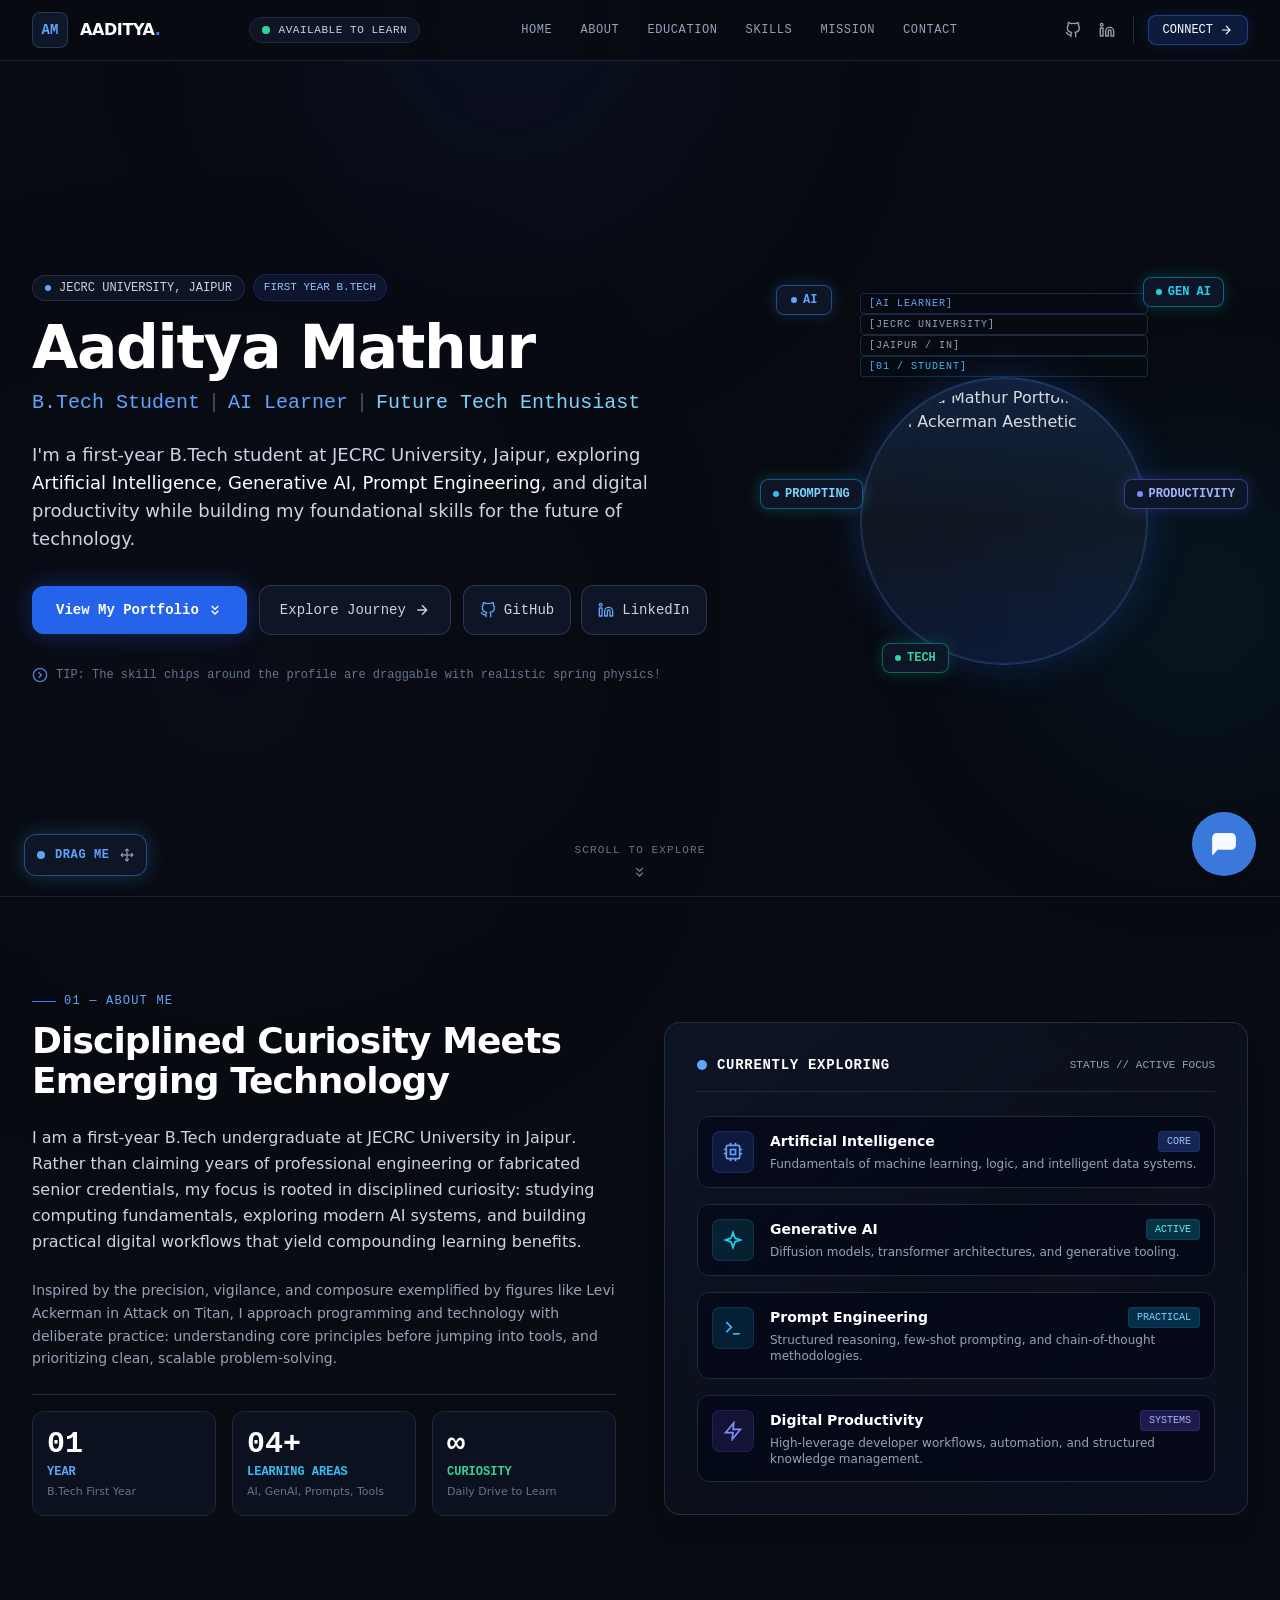
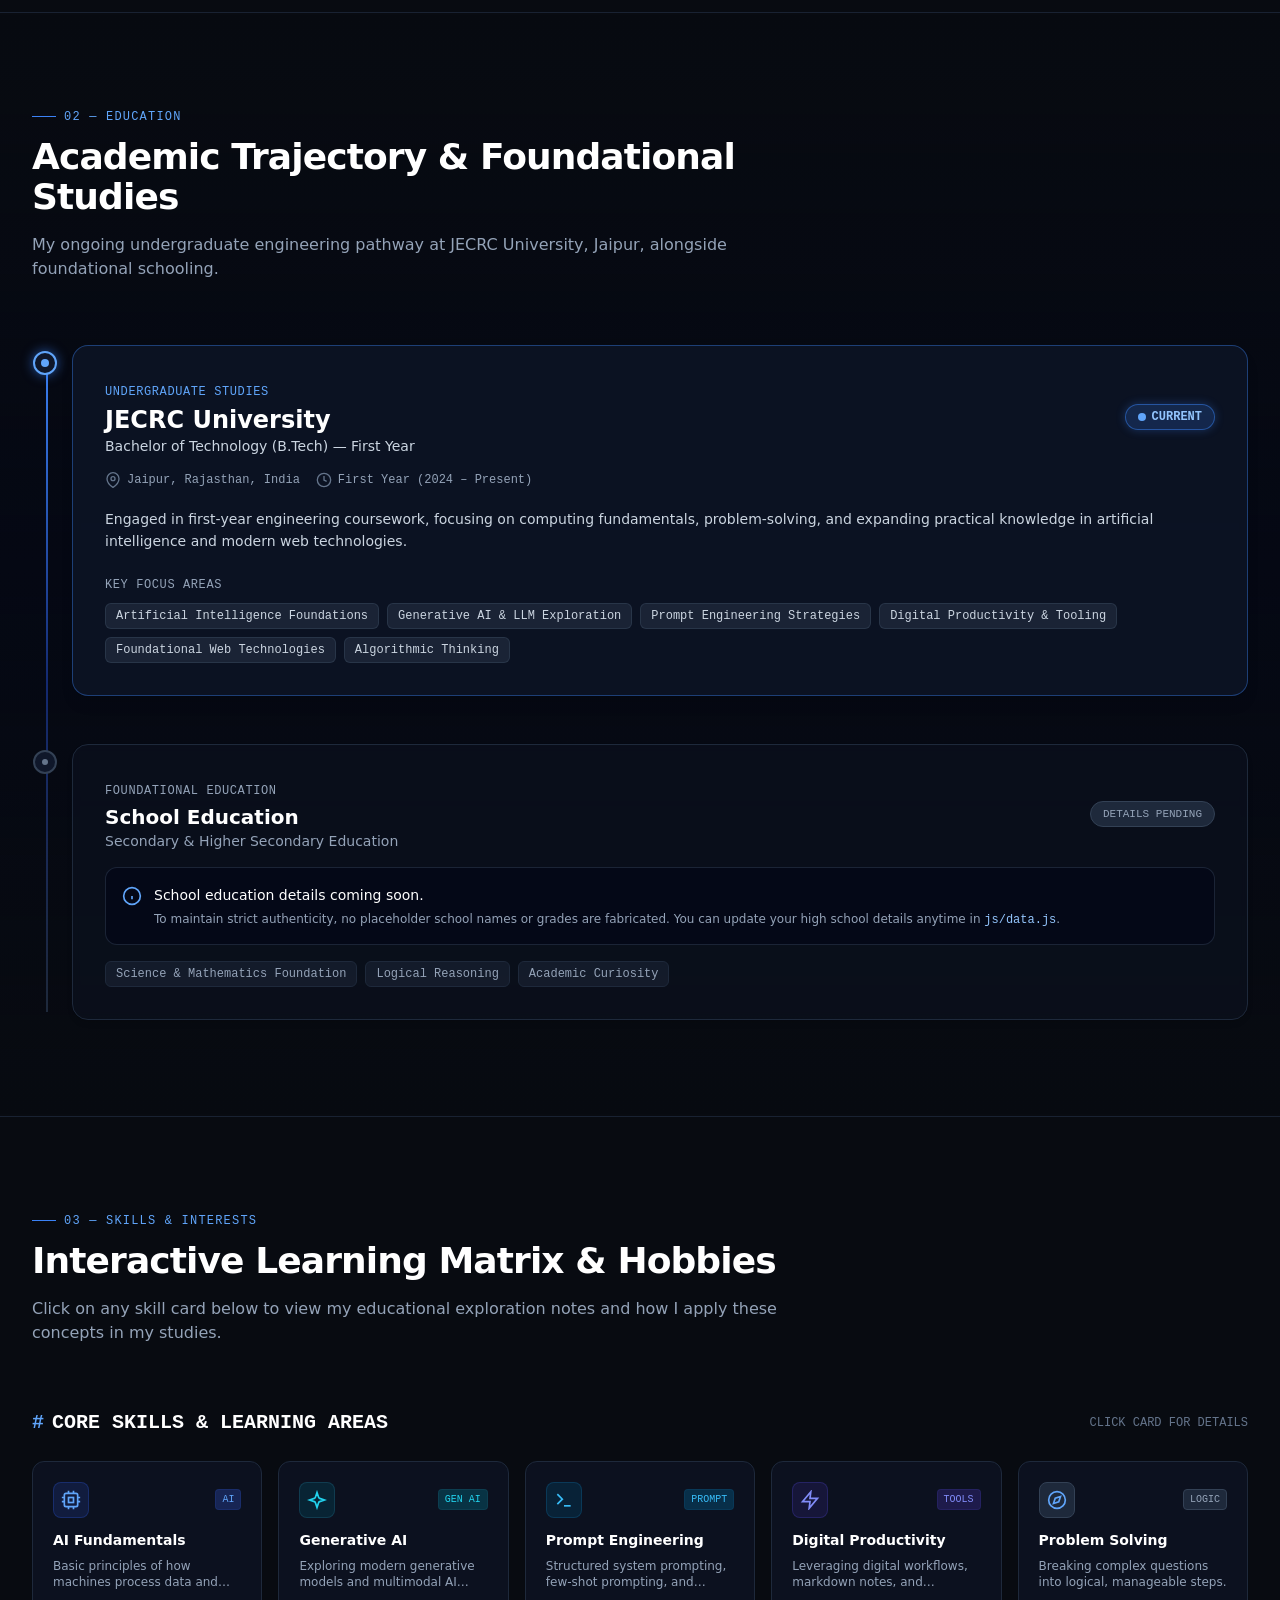
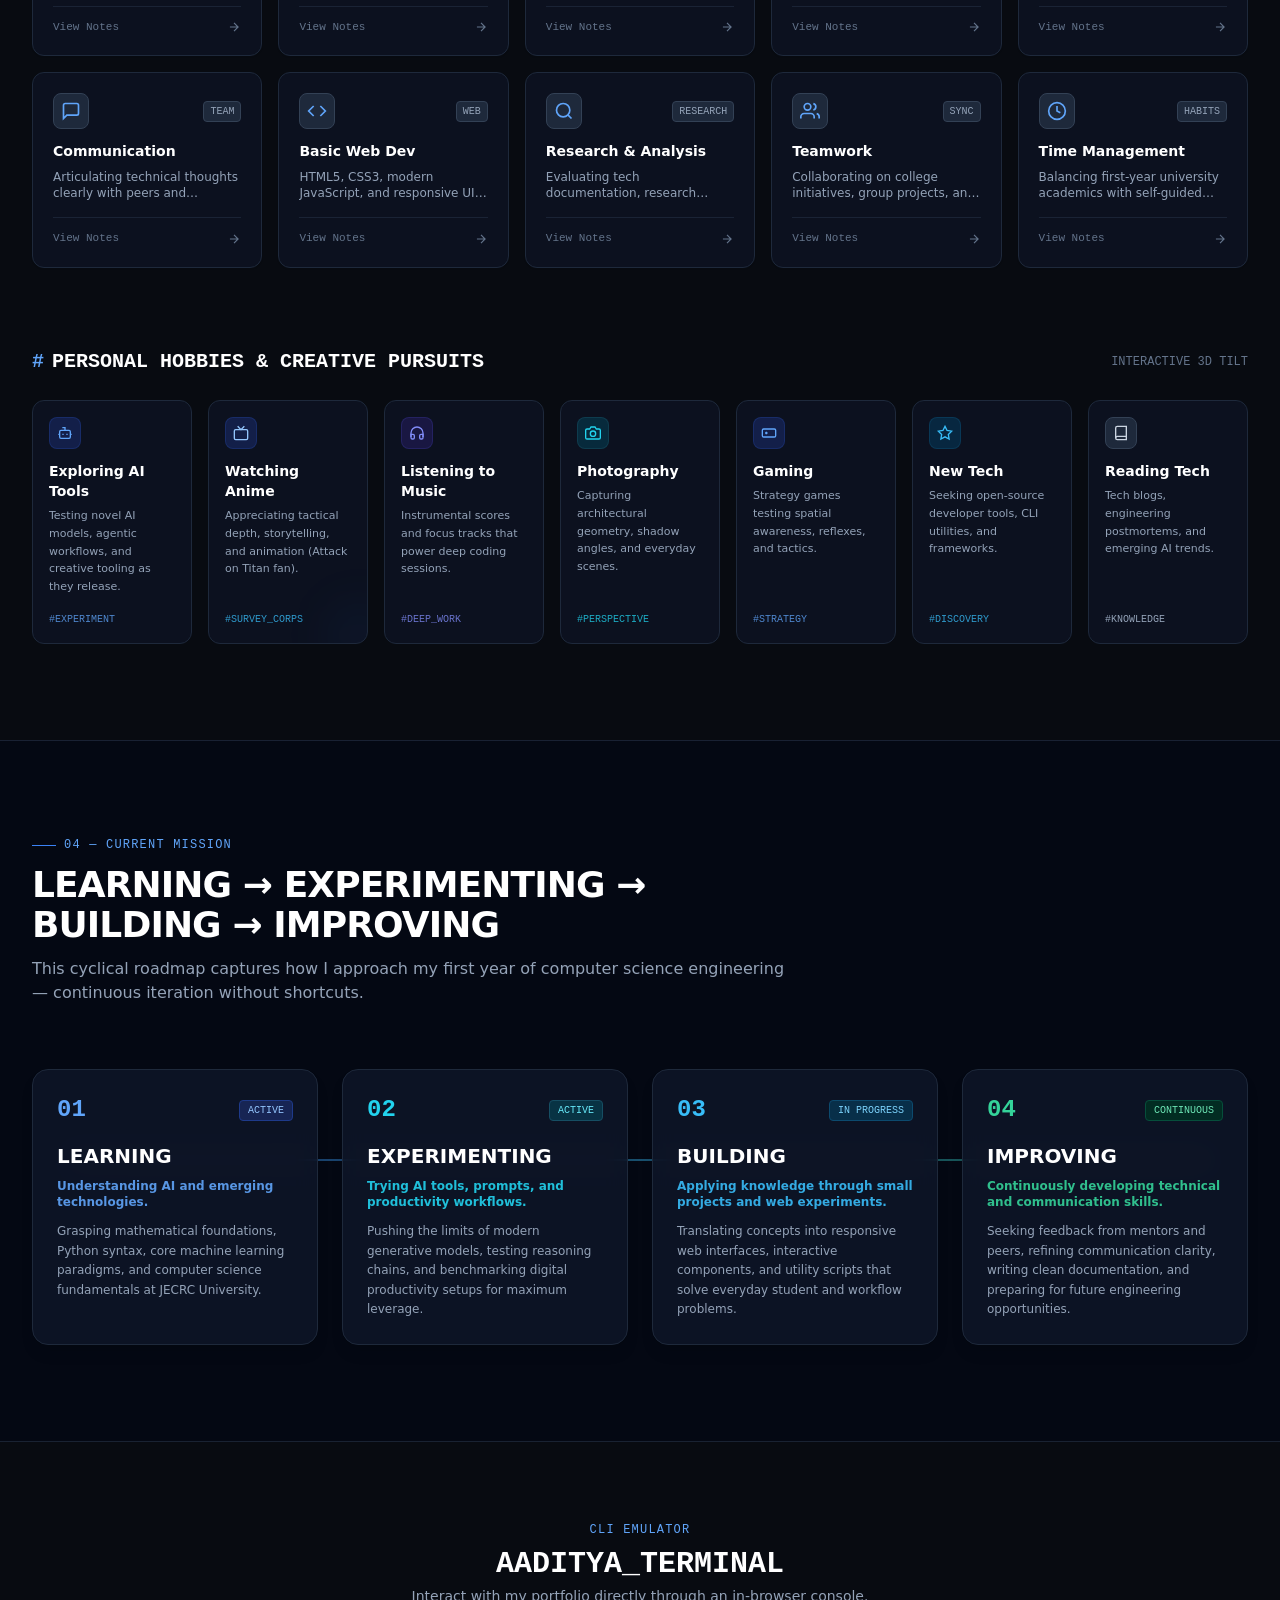
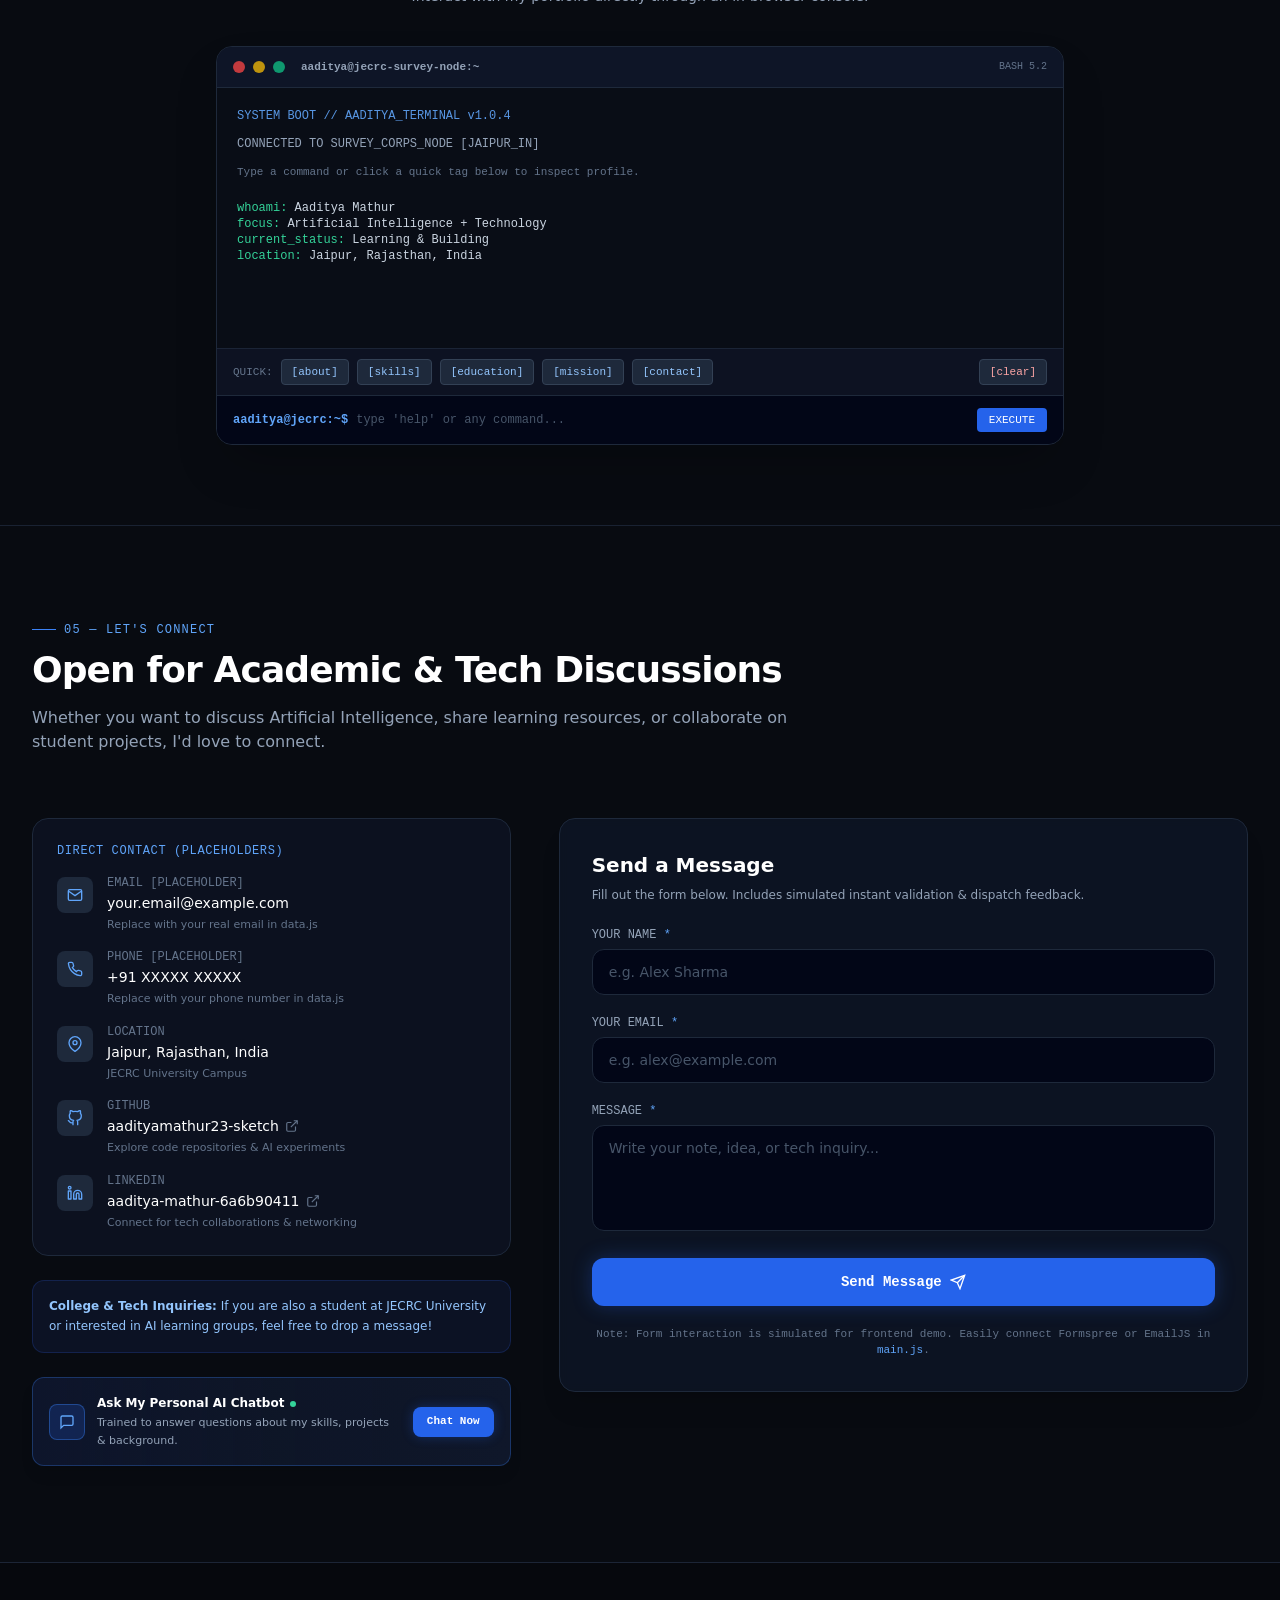
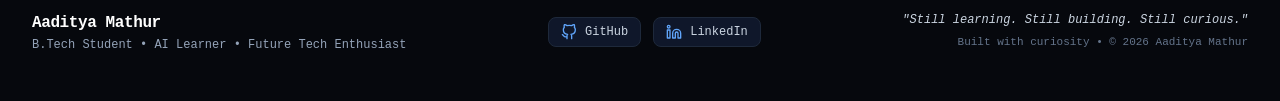
==== commit 58eedf2b: "Add files via upload" ====
--- a/Aaditya Mathur _ B.Tech Student & AI Learner _ Portfolio.html
+++ b/Aaditya Mathur _ B.Tech Student & AI Learner _ Portfolio.html
@@ -1,799 +1,1329 @@
 <!DOCTYPE html>
-<!-- saved from url=(0093)file:///Users/Deepakmathur/.gemini/antigravity/scratch/aaditya-portfolio/index.html#education -->
-<html lang="en"><head><meta http-equiv="Content-Type" content="text/html; charset=UTF-8">
+<!-- saved from url=(0089)file:///Users/Deepakmathur/.gemini/antigravity/scratch/aaditya-portfolio/index.html#about -->
+<html lang="en" class="scroll-smooth"><head><meta http-equiv="Content-Type" content="text/html; charset=UTF-8">
   
   <meta name="viewport" content="width=device-width, initial-scale=1.0">
   <title>Aaditya Mathur | B.Tech Student &amp; AI Learner | Portfolio</title>
   
-  <!-- Meta & SEO Tags -->
-  <meta name="description" content="Personal portfolio of Aaditya Mathur, a B.Tech first-year student at JECRC University, Jaipur. Exploring Artificial Intelligence, Generative AI, Prompt Engineering, and Digital Productivity.">
+  <meta name="description" content="Personal portfolio of Aaditya Mathur — First-year B.Tech student at JECRC University, Jaipur, exploring Artificial Intelligence, Generative AI, and modern technologies.">
   <meta name="author" content="Aaditya Mathur">
   <meta name="theme-color" content="#080b11">
 
-  <!-- Google Fonts: Space Grotesk (Tech Headings) & Plus Jakarta Sans (Readable UI) -->
+  <!-- Google Fonts: Space Grotesk & Plus Jakarta Sans -->
   <link rel="preconnect" href="https://fonts.googleapis.com/">
   <link rel="preconnect" href="https://fonts.gstatic.com/" crossorigin="">
   <link href="./Aaditya Mathur _ B.Tech Student &amp; AI Learner _ Portfolio_files/css2" rel="stylesheet">
 
-  <!-- Custom Stylesheet -->
+  <script src="./Aaditya Mathur _ B.Tech Student &amp; AI Learner _ Portfolio_files/tailwindcss.min.js"></script>
+  <!-- Stylesheet -->
   <link rel="stylesheet" href="./Aaditya Mathur _ B.Tech Student &amp; AI Learner _ Portfolio_files/style.css">
-</head>
-<body>
-
-  <!-- Interactive Drag Canvas: ODM Blade Slash & Sparks Trail -->
-  <canvas id="slash-canvas" width="1680" height="962"></canvas>
-
-  <!-- Ambient Tech Particles Canvas -->
-  <canvas id="ambient-canvas" width="1680" height="962"></canvas>
-
-  <!-- Tactical Grid Layer -->
-  <div class="grid-overlay"></div>
-
-  <!-- 1. Floating Glass Navbar -->
-  <header class="navbar" id="main-nav">
-    <div class="nav-inner">
-      <a href="file:///Users/Deepakmathur/.gemini/antigravity/scratch/aaditya-portfolio/index.html#home" class="brand-logo" aria-label="Aaditya Mathur Home">
-        <div class="logo-symbol">AM</div>
-        <span>Aaditya Mathur</span>
-      </a>
-
-      <nav aria-label="Main Navigation">
-        <ul class="nav-links">
-          <li><a href="file:///Users/Deepakmathur/.gemini/antigravity/scratch/aaditya-portfolio/index.html#home" class="nav-link active">Home</a></li>
-          <li><a href="file:///Users/Deepakmathur/.gemini/antigravity/scratch/aaditya-portfolio/index.html#education" class="nav-link">Education</a></li>
-          <li><a href="file:///Users/Deepakmathur/.gemini/antigravity/scratch/aaditya-portfolio/index.html#skills-hobbies" class="nav-link">Skills &amp; Hobbies</a></li>
-          <li><a href="file:///Users/Deepakmathur/.gemini/antigravity/scratch/aaditya-portfolio/index.html#contact" class="nav-link">Contact</a></li>
-        </ul>
-      </nav>
-
-      <div class="nav-actions">
-        <button type="button" class="btn-primary open-resume-btn">
-          <svg width="16" height="16" viewBox="0 0 24 24" fill="none" stroke="currentColor" stroke-width="2" stroke-linecap="round" stroke-linejoin="round">
-            <path d="M14 2H6a2 2 0 0 0-2 2v16a2 2 0 0 0 2 2h12a2 2 0 0 0 2-2V8z"></path>
-            <polyline points="14 2 14 8 20 8"></polyline>
-            <line x1="16" y1="13" x2="8" y2="13"></line>
-            <line x1="16" y1="17" x2="8" y2="17"></line>
-            <polyline points="10 9 9 9 8 9"></polyline>
-          </svg>
-          <span>Resume</span>
-        </button>
-
-        <button class="mobile-toggle" id="mobile-menu-toggle" aria-label="Toggle navigation menu" aria-expanded="false">
-          <span></span>
-          <span></span>
-          <span></span>
-        </button>
-      </div>
-    </div>
-
-    <!-- Mobile Drawer Menu -->
-    <div class="mobile-menu" id="mobile-menu">
-      <a href="file:///Users/Deepakmathur/.gemini/antigravity/scratch/aaditya-portfolio/index.html#home">Home</a>
-      <a href="file:///Users/Deepakmathur/.gemini/antigravity/scratch/aaditya-portfolio/index.html#education">Education</a>
-      <a href="file:///Users/Deepakmathur/.gemini/antigravity/scratch/aaditya-portfolio/index.html#skills-hobbies">Skills &amp; Hobbies</a>
-      <a href="file:///Users/Deepakmathur/.gemini/antigravity/scratch/aaditya-portfolio/index.html#contact">Contact</a>
-      <button type="button" class="btn-primary open-resume-btn" style="width: 100%; justify-content: center; margin-top: 8px;">
-        <span>View Resume</span>
+<style>*, ::before, ::after{--tw-border-spacing-x:0;--tw-border-spacing-y:0;--tw-translate-x:0;--tw-translate-y:0;--tw-rotate:0;--tw-skew-x:0;--tw-skew-y:0;--tw-scale-x:1;--tw-scale-y:1;--tw-pan-x: ;--tw-pan-y: ;--tw-pinch-zoom: ;--tw-scroll-snap-strictness:proximity;--tw-gradient-from-position: ;--tw-gradient-via-position: ;--tw-gradient-to-position: ;--tw-ordinal: ;--tw-slashed-zero: ;--tw-numeric-figure: ;--tw-numeric-spacing: ;--tw-numeric-fraction: ;--tw-ring-inset: ;--tw-ring-offset-width:0px;--tw-ring-offset-color:#fff;--tw-ring-color:rgb(59 130 246 / 0.5);--tw-ring-offset-shadow:0 0 #0000;--tw-ring-shadow:0 0 #0000;--tw-shadow:0 0 #0000;--tw-shadow-colored:0 0 #0000;--tw-blur: ;--tw-brightness: ;--tw-contrast: ;--tw-grayscale: ;--tw-hue-rotate: ;--tw-invert: ;--tw-saturate: ;--tw-sepia: ;--tw-drop-shadow: ;--tw-backdrop-blur: ;--tw-backdrop-brightness: ;--tw-backdrop-contrast: ;--tw-backdrop-grayscale: ;--tw-backdrop-hue-rotate: ;--tw-backdrop-invert: ;--tw-backdrop-opacity: ;--tw-backdrop-saturate: ;--tw-backdrop-sepia: ;--tw-contain-size: ;--tw-contain-layout: ;--tw-contain-paint: ;--tw-contain-style: }::backdrop{--tw-border-spacing-x:0;--tw-border-spacing-y:0;--tw-translate-x:0;--tw-translate-y:0;--tw-rotate:0;--tw-skew-x:0;--tw-skew-y:0;--tw-scale-x:1;--tw-scale-y:1;--tw-pan-x: ;--tw-pan-y: ;--tw-pinch-zoom: ;--tw-scroll-snap-strictness:proximity;--tw-gradient-from-position: ;--tw-gradient-via-position: ;--tw-gradient-to-position: ;--tw-ordinal: ;--tw-slashed-zero: ;--tw-numeric-figure: ;--tw-numeric-spacing: ;--tw-numeric-fraction: ;--tw-ring-inset: ;--tw-ring-offset-width:0px;--tw-ring-offset-color:#fff;--tw-ring-color:rgb(59 130 246 / 0.5);--tw-ring-offset-shadow:0 0 #0000;--tw-ring-shadow:0 0 #0000;--tw-shadow:0 0 #0000;--tw-shadow-colored:0 0 #0000;--tw-blur: ;--tw-brightness: ;--tw-contrast: ;--tw-grayscale: ;--tw-hue-rotate: ;--tw-invert: ;--tw-saturate: ;--tw-sepia: ;--tw-drop-shadow: ;--tw-backdrop-blur: ;--tw-backdrop-brightness: ;--tw-backdrop-contrast: ;--tw-backdrop-grayscale: ;--tw-backdrop-hue-rotate: ;--tw-backdrop-invert: ;--tw-backdrop-opacity: ;--tw-backdrop-saturate: ;--tw-backdrop-sepia: ;--tw-contain-size: ;--tw-contain-layout: ;--tw-contain-paint: ;--tw-contain-style: }/* ! tailwindcss v3.4.17 | MIT License | https://tailwindcss.com */*,::after,::before{box-sizing:border-box;border-width:0;border-style:solid;border-color:#e5e7eb}::after,::before{--tw-content:''}:host,html{line-height:1.5;-webkit-text-size-adjust:100%;-moz-tab-size:4;tab-size:4;font-family:ui-sans-serif, system-ui, sans-serif, "Apple Color Emoji", "Segoe UI Emoji", "Segoe UI Symbol", "Noto Color Emoji";font-feature-settings:normal;font-variation-settings:normal;-webkit-tap-highlight-color:transparent}body{margin:0;line-height:inherit}hr{height:0;color:inherit;border-top-width:1px}abbr:where([title]){-webkit-text-decoration:underline dotted;text-decoration:underline dotted}h1,h2,h3,h4,h5,h6{font-size:inherit;font-weight:inherit}a{color:inherit;text-decoration:inherit}b,strong{font-weight:bolder}code,kbd,pre,samp{font-family:ui-monospace, SFMono-Regular, Menlo, Monaco, Consolas, "Liberation Mono", "Courier New", monospace;font-feature-settings:normal;font-variation-settings:normal;font-size:1em}small{font-size:80%}sub,sup{font-size:75%;line-height:0;position:relative;vertical-align:baseline}sub{bottom:-.25em}sup{top:-.5em}table{text-indent:0;border-color:inherit;border-collapse:collapse}button,input,optgroup,select,textarea{font-family:inherit;font-feature-settings:inherit;font-variation-settings:inherit;font-size:100%;font-weight:inherit;line-height:inherit;letter-spacing:inherit;color:inherit;margin:0;padding:0}button,select{text-transform:none}button,input:where([type=button]),input:where([type=reset]),input:where([type=submit]){-webkit-appearance:button;background-color:transparent;background-image:none}:-moz-focusring{outline:auto}:-moz-ui-invalid{box-shadow:none}progress{vertical-align:baseline}::-webkit-inner-spin-button,::-webkit-outer-spin-button{height:auto}[type=search]{-webkit-appearance:textfield;outline-offset:-2px}::-webkit-search-decoration{-webkit-appearance:none}::-webkit-file-upload-button{-webkit-appearance:button;font:inherit}summary{display:list-item}blockquote,dd,dl,figure,h1,h2,h3,h4,h5,h6,hr,p,pre{margin:0}fieldset{margin:0;padding:0}legend{padding:0}menu,ol,ul{list-style:none;margin:0;padding:0}dialog{padding:0}textarea{resize:vertical}input::placeholder,textarea::placeholder{opacity:1;color:#9ca3af}[role=button],button{cursor:pointer}:disabled{cursor:default}audio,canvas,embed,iframe,img,object,svg,video{display:block;vertical-align:middle}img,video{max-width:100%;height:auto}[hidden]:where(:not([hidden=until-found])){display:none}.pointer-events-none{pointer-events:none}.fixed{position:fixed}.absolute{position:absolute}.relative{position:relative}.sticky{position:sticky}.inset-0{inset:0px}.-bottom-6{bottom:-1.5rem}.-left-4{left:-1rem}.-left-\[31px\]{left:-31px}.-right-20{right:-5rem}.-right-4{right:-1rem}.-right-6{right:-1.5rem}.-top-40{top:-10rem}.bottom-10{bottom:2.5rem}.bottom-4{bottom:1rem}.bottom-6{bottom:1.5rem}.left-0{left:0px}.left-1\/2{left:50%}.left-1\/4{left:25%}.left-10{left:2.5rem}.left-6{left:1.5rem}.right-10{right:2.5rem}.right-2{right:0.5rem}.right-4{right:1rem}.top-0{top:0px}.top-1\.5{top:0.375rem}.top-1\/2{top:50%}.top-2{top:0.5rem}.top-4{top:1rem}.z-0{z-index:0}.z-10{z-index:10}.z-20{z-index:20}.z-30{z-index:30}.z-40{z-index:40}.z-50{z-index:50}.mx-auto{margin-left:auto;margin-right:auto}.my-4{margin-top:1rem;margin-bottom:1rem}.mb-1{margin-bottom:0.25rem}.mb-1\.5{margin-bottom:0.375rem}.mb-10{margin-bottom:2.5rem}.mb-16{margin-bottom:4rem}.mb-2{margin-bottom:0.5rem}.mb-2\.5{margin-bottom:0.625rem}.mb-20{margin-bottom:5rem}.mb-3{margin-bottom:0.75rem}.mb-4{margin-bottom:1rem}.mb-5{margin-bottom:1.25rem}.mb-6{margin-bottom:1.5rem}.mb-8{margin-bottom:2rem}.ml-2{margin-left:0.5rem}.ml-auto{margin-left:auto}.mr-0\.5{margin-right:0.125rem}.mt-0\.5{margin-top:0.125rem}.mt-1{margin-top:0.25rem}.mt-1\.5{margin-top:0.375rem}.mt-2{margin-top:0.5rem}.mt-4{margin-top:1rem}.mt-6{margin-top:1.5rem}.mt-8{margin-top:2rem}.line-clamp-2{overflow:hidden;display:-webkit-box;-webkit-box-orient:vertical;-webkit-line-clamp:2}.block{display:block}.inline-block{display:inline-block}.flex{display:flex}.inline-flex{display:inline-flex}.grid{display:grid}.hidden{display:none}.h-0\.5{height:0.125rem}.h-1{height:0.25rem}.h-1\.5{height:0.375rem}.h-10{height:2.5rem}.h-16{height:4rem}.h-2{height:0.5rem}.h-2\.5{height:0.625rem}.h-3{height:0.75rem}.h-3\.5{height:0.875rem}.h-4{height:1rem}.h-5{height:1.25rem}.h-6{height:1.5rem}.h-64{height:16rem}.h-8{height:2rem}.h-80{height:20rem}.h-9{height:2.25rem}.h-96{height:24rem}.h-\[1px\]{height:1px}.h-full{height:100%}.max-h-\[380px\]{max-height:380px}.min-h-\[260px\]{min-height:260px}.min-h-\[420px\]{min-height:420px}.min-h-\[calc\(100vh-65px\)\]{min-height:calc(100vh - 65px)}.w-1\.5{width:0.375rem}.w-10{width:2.5rem}.w-16{width:4rem}.w-2{width:0.5rem}.w-2\.5{width:0.625rem}.w-3{width:0.75rem}.w-3\.5{width:0.875rem}.w-4{width:1rem}.w-48{width:12rem}.w-5{width:1.25rem}.w-6{width:1.5rem}.w-64{width:16rem}.w-8{width:2rem}.w-80{width:20rem}.w-9{width:2.25rem}.w-96{width:24rem}.w-full{width:100%}.max-w-2xl{max-width:42rem}.max-w-3xl{max-width:48rem}.max-w-4xl{max-width:56rem}.max-w-7xl{max-width:80rem}.max-w-lg{max-width:32rem}.max-w-md{max-width:28rem}.flex-1{flex:1 1 0%}.shrink-0{flex-shrink:0}.-translate-x-1\/2{--tw-translate-x:-50%;transform:translate(var(--tw-translate-x), var(--tw-translate-y)) rotate(var(--tw-rotate)) skewX(var(--tw-skew-x)) skewY(var(--tw-skew-y)) scaleX(var(--tw-scale-x)) scaleY(var(--tw-scale-y))}.-translate-y-12{--tw-translate-y:-3rem;transform:translate(var(--tw-translate-x), var(--tw-translate-y)) rotate(var(--tw-rotate)) skewX(var(--tw-skew-x)) skewY(var(--tw-skew-y)) scaleX(var(--tw-scale-x)) scaleY(var(--tw-scale-y))}@keyframes bounce{0%, 100%{transform:translateY(-25%);animation-timing-function:cubic-bezier(0.8,0,1,1)}50%{transform:none;animation-timing-function:cubic-bezier(0,0,0.2,1)}}.animate-bounce{animation:bounce 1s infinite}@keyframes ping{75%, 100%{transform:scale(2);opacity:0}}.animate-ping{animation:ping 1s cubic-bezier(0, 0, 0.2, 1) infinite}@keyframes pulse{50%{opacity:.5}}.animate-pulse{animation:pulse 2s cubic-bezier(0.4, 0, 0.6, 1) infinite}@keyframes spin{to{transform:rotate(360deg)}}.animate-spin{animation:spin 1s linear infinite}.cursor-grab{cursor:grab}.cursor-pointer{cursor:pointer}.select-none{-webkit-user-select:none;user-select:none}.resize-none{resize:none}.grid-cols-1{grid-template-columns:repeat(1, minmax(0, 1fr))}.grid-cols-3{grid-template-columns:repeat(3, minmax(0, 1fr))}.flex-col{flex-direction:column}.flex-wrap{flex-wrap:wrap}.items-start{align-items:flex-start}.items-center{align-items:center}.justify-end{justify-content:flex-end}.justify-center{justify-content:center}.justify-between{justify-content:space-between}.gap-1{gap:0.25rem}.gap-1\.5{gap:0.375rem}.gap-12{gap:3rem}.gap-2{gap:0.5rem}.gap-2\.5{gap:0.625rem}.gap-3{gap:0.75rem}.gap-3\.5{gap:0.875rem}.gap-4{gap:1rem}.gap-6{gap:1.5rem}.space-y-12 > :not([hidden]) ~ :not([hidden]){--tw-space-y-reverse:0;margin-top:calc(3rem * calc(1 - var(--tw-space-y-reverse)));margin-bottom:calc(3rem * var(--tw-space-y-reverse))}.space-y-2 > :not([hidden]) ~ :not([hidden]){--tw-space-y-reverse:0;margin-top:calc(0.5rem * calc(1 - var(--tw-space-y-reverse)));margin-bottom:calc(0.5rem * var(--tw-space-y-reverse))}.space-y-3 > :not([hidden]) ~ :not([hidden]){--tw-space-y-reverse:0;margin-top:calc(0.75rem * calc(1 - var(--tw-space-y-reverse)));margin-bottom:calc(0.75rem * var(--tw-space-y-reverse))}.space-y-4 > :not([hidden]) ~ :not([hidden]){--tw-space-y-reverse:0;margin-top:calc(1rem * calc(1 - var(--tw-space-y-reverse)));margin-bottom:calc(1rem * var(--tw-space-y-reverse))}.space-y-5 > :not([hidden]) ~ :not([hidden]){--tw-space-y-reverse:0;margin-top:calc(1.25rem * calc(1 - var(--tw-space-y-reverse)));margin-bottom:calc(1.25rem * var(--tw-space-y-reverse))}.space-y-6 > :not([hidden]) ~ :not([hidden]){--tw-space-y-reverse:0;margin-top:calc(1.5rem * calc(1 - var(--tw-space-y-reverse)));margin-bottom:calc(1.5rem * var(--tw-space-y-reverse))}.overflow-hidden{overflow:hidden}.overflow-y-auto{overflow-y:auto}.overflow-x-hidden{overflow-x:hidden}.scroll-smooth{scroll-behavior:smooth}.rounded{border-radius:0.25rem}.rounded-2xl{border-radius:1rem}.rounded-full{border-radius:9999px}.rounded-lg{border-radius:0.5rem}.rounded-md{border-radius:0.375rem}.rounded-xl{border-radius:0.75rem}.border{border-width:1px}.border-2{border-width:2px}.border-b{border-bottom-width:1px}.border-r{border-right-width:1px}.border-t{border-top-width:1px}.border-dashed{border-style:dashed}.border-blue-400{--tw-border-opacity:1;border-color:rgb(96 165 250 / var(--tw-border-opacity, 1))}.border-blue-500\/30{border-color:rgb(59 130 246 / 0.3)}.border-blue-500\/40{border-color:rgb(59 130 246 / 0.4)}.border-blue-500\/50{border-color:rgb(59 130 246 / 0.5)}.border-blue-800\/40{border-color:rgb(30 64 175 / 0.4)}.border-blue-800\/80{border-color:rgb(30 64 175 / 0.8)}.border-blue-900{--tw-border-opacity:1;border-color:rgb(30 58 138 / var(--tw-border-opacity, 1))}.border-blue-900\/40{border-color:rgb(30 58 138 / 0.4)}.border-blue-900\/50{border-color:rgb(30 58 138 / 0.5)}.border-blue-900\/60{border-color:rgb(30 58 138 / 0.6)}.border-cyan-500\/50{border-color:rgb(6 182 212 / 0.5)}.border-cyan-900{--tw-border-opacity:1;border-color:rgb(22 78 99 / var(--tw-border-opacity, 1))}.border-cyan-900\/40{border-color:rgb(22 78 99 / 0.4)}.border-cyan-900\/50{border-color:rgb(22 78 99 / 0.5)}.border-cyan-900\/60{border-color:rgb(22 78 99 / 0.6)}.border-emerald-500\/50{border-color:rgb(16 185 129 / 0.5)}.border-emerald-900{--tw-border-opacity:1;border-color:rgb(6 78 59 / var(--tw-border-opacity, 1))}.border-indigo-500\/50{border-color:rgb(99 102 241 / 0.5)}.border-indigo-900\/40{border-color:rgb(49 46 129 / 0.4)}.border-indigo-900\/50{border-color:rgb(49 46 129 / 0.5)}.border-indigo-900\/60{border-color:rgb(49 46 129 / 0.6)}.border-sky-500\/50{border-color:rgb(14 165 233 / 0.5)}.border-sky-900{--tw-border-opacity:1;border-color:rgb(12 74 110 / var(--tw-border-opacity, 1))}.border-sky-900\/40{border-color:rgb(12 74 110 / 0.4)}.border-sky-900\/50{border-color:rgb(12 74 110 / 0.5)}.border-sky-900\/60{border-color:rgb(12 74 110 / 0.6)}.border-slate-700{--tw-border-opacity:1;border-color:rgb(51 65 85 / var(--tw-border-opacity, 1))}.border-slate-700\/60{border-color:rgb(51 65 85 / 0.6)}.border-slate-700\/80{border-color:rgb(51 65 85 / 0.8)}.border-slate-800{--tw-border-opacity:1;border-color:rgb(30 41 59 / var(--tw-border-opacity, 1))}.border-slate-800\/80{border-color:rgb(30 41 59 / 0.8)}.border-slate-800\/90{border-color:rgb(30 41 59 / 0.9)}.bg-\[\#06080d\]{--tw-bg-opacity:1;background-color:rgb(6 8 13 / var(--tw-bg-opacity, 1))}.bg-\[\#080b11\]{--tw-bg-opacity:1;background-color:rgb(8 11 17 / var(--tw-bg-opacity, 1))}.bg-\[\#080b11\]\/80{background-color:rgb(8 11 17 / 0.8)}.bg-\[\#080b11\]\/90{background-color:rgb(8 11 17 / 0.9)}.bg-\[\#080b11\]\/95{background-color:rgb(8 11 17 / 0.95)}.bg-\[\#090d16\]{--tw-bg-opacity:1;background-color:rgb(9 13 22 / var(--tw-bg-opacity, 1))}.bg-\[\#0b0f19\]{--tw-bg-opacity:1;background-color:rgb(11 15 25 / var(--tw-bg-opacity, 1))}.bg-black\/80{background-color:rgb(0 0 0 / 0.8)}.bg-blue-400{--tw-bg-opacity:1;background-color:rgb(96 165 250 / var(--tw-bg-opacity, 1))}.bg-blue-500{--tw-bg-opacity:1;background-color:rgb(59 130 246 / var(--tw-bg-opacity, 1))}.bg-blue-500\/10{background-color:rgb(59 130 246 / 0.1)}.bg-blue-500\/20{background-color:rgb(59 130 246 / 0.2)}.bg-blue-500\/5{background-color:rgb(59 130 246 / 0.05)}.bg-blue-600{--tw-bg-opacity:1;background-color:rgb(37 99 235 / var(--tw-bg-opacity, 1))}.bg-blue-600\/20{background-color:rgb(37 99 235 / 0.2)}.bg-blue-900\/15{background-color:rgb(30 58 138 / 0.15)}.bg-blue-950{--tw-bg-opacity:1;background-color:rgb(23 37 84 / var(--tw-bg-opacity, 1))}.bg-blue-950\/30{background-color:rgb(23 37 84 / 0.3)}.bg-blue-950\/40{background-color:rgb(23 37 84 / 0.4)}.bg-blue-950\/60{background-color:rgb(23 37 84 / 0.6)}.bg-blue-950\/80{background-color:rgb(23 37 84 / 0.8)}.bg-blue-950\/90{background-color:rgb(23 37 84 / 0.9)}.bg-cyan-400{--tw-bg-opacity:1;background-color:rgb(34 211 238 / var(--tw-bg-opacity, 1))}.bg-cyan-950{--tw-bg-opacity:1;background-color:rgb(8 51 68 / var(--tw-bg-opacity, 1))}.bg-cyan-950\/60{background-color:rgb(8 51 68 / 0.6)}.bg-cyan-950\/80{background-color:rgb(8 51 68 / 0.8)}.bg-emerald-400{--tw-bg-opacity:1;background-color:rgb(52 211 153 / var(--tw-bg-opacity, 1))}.bg-emerald-500\/80{background-color:rgb(16 185 129 / 0.8)}.bg-emerald-950{--tw-bg-opacity:1;background-color:rgb(2 44 34 / var(--tw-bg-opacity, 1))}.bg-indigo-400{--tw-bg-opacity:1;background-color:rgb(129 140 248 / var(--tw-bg-opacity, 1))}.bg-indigo-950{--tw-bg-opacity:1;background-color:rgb(30 27 75 / var(--tw-bg-opacity, 1))}.bg-indigo-950\/20{background-color:rgb(30 27 75 / 0.2)}.bg-indigo-950\/60{background-color:rgb(30 27 75 / 0.6)}.bg-indigo-950\/80{background-color:rgb(30 27 75 / 0.8)}.bg-red-500\/80{background-color:rgb(239 68 68 / 0.8)}.bg-sky-400{--tw-bg-opacity:1;background-color:rgb(56 189 248 / var(--tw-bg-opacity, 1))}.bg-sky-600\/10{background-color:rgb(2 132 199 / 0.1)}.bg-sky-950{--tw-bg-opacity:1;background-color:rgb(8 47 73 / var(--tw-bg-opacity, 1))}.bg-sky-950\/60{background-color:rgb(8 47 73 / 0.6)}.bg-sky-950\/80{background-color:rgb(8 47 73 / 0.8)}.bg-slate-500{--tw-bg-opacity:1;background-color:rgb(100 116 139 / var(--tw-bg-opacity, 1))}.bg-slate-800{--tw-bg-opacity:1;background-color:rgb(30 41 59 / var(--tw-bg-opacity, 1))}.bg-slate-800\/50{background-color:rgb(30 41 59 / 0.5)}.bg-slate-800\/80{background-color:rgb(30 41 59 / 0.8)}.bg-slate-900{--tw-bg-opacity:1;background-color:rgb(15 23 42 / var(--tw-bg-opacity, 1))}.bg-slate-900\/40{background-color:rgb(15 23 42 / 0.4)}.bg-slate-900\/60{background-color:rgb(15 23 42 / 0.6)}.bg-slate-900\/70{background-color:rgb(15 23 42 / 0.7)}.bg-slate-900\/80{background-color:rgb(15 23 42 / 0.8)}.bg-slate-900\/90{background-color:rgb(15 23 42 / 0.9)}.bg-slate-950{--tw-bg-opacity:1;background-color:rgb(2 6 23 / var(--tw-bg-opacity, 1))}.bg-slate-950\/40{background-color:rgb(2 6 23 / 0.4)}.bg-slate-950\/60{background-color:rgb(2 6 23 / 0.6)}.bg-slate-950\/80{background-color:rgb(2 6 23 / 0.8)}.bg-transparent{background-color:transparent}.bg-yellow-500\/80{background-color:rgb(234 179 8 / 0.8)}.bg-gradient-to-b{background-image:linear-gradient(to bottom, var(--tw-gradient-stops))}.bg-gradient-to-br{background-image:linear-gradient(to bottom right, var(--tw-gradient-stops))}.bg-gradient-to-r{background-image:linear-gradient(to right, var(--tw-gradient-stops))}.from-blue-500{--tw-gradient-from:#3b82f6 var(--tw-gradient-from-position);--tw-gradient-to:rgb(59 130 246 / 0) var(--tw-gradient-to-position);--tw-gradient-stops:var(--tw-gradient-from), var(--tw-gradient-to)}.from-blue-500\/20{--tw-gradient-from:rgb(59 130 246 / 0.2) var(--tw-gradient-from-position);--tw-gradient-to:rgb(59 130 246 / 0) var(--tw-gradient-to-position);--tw-gradient-stops:var(--tw-gradient-from), var(--tw-gradient-to)}.from-blue-600{--tw-gradient-from:#2563eb var(--tw-gradient-from-position);--tw-gradient-to:rgb(37 99 235 / 0) var(--tw-gradient-to-position);--tw-gradient-stops:var(--tw-gradient-from), var(--tw-gradient-to)}.from-blue-950\/40{--tw-gradient-from:rgb(23 37 84 / 0.4) var(--tw-gradient-from-position);--tw-gradient-to:rgb(23 37 84 / 0) var(--tw-gradient-to-position);--tw-gradient-stops:var(--tw-gradient-from), var(--tw-gradient-to)}.from-slate-900\/80{--tw-gradient-from:rgb(15 23 42 / 0.8) var(--tw-gradient-from-position);--tw-gradient-to:rgb(15 23 42 / 0) var(--tw-gradient-to-position);--tw-gradient-stops:var(--tw-gradient-from), var(--tw-gradient-to)}.from-transparent{--tw-gradient-from:transparent var(--tw-gradient-from-position);--tw-gradient-to:rgb(0 0 0 / 0) var(--tw-gradient-to-position);--tw-gradient-stops:var(--tw-gradient-from), var(--tw-gradient-to)}.via-sky-400{--tw-gradient-to:rgb(56 189 248 / 0)  var(--tw-gradient-to-position);--tw-gradient-stops:var(--tw-gradient-from), #38bdf8 var(--tw-gradient-via-position), var(--tw-gradient-to)}.via-sky-500{--tw-gradient-to:rgb(14 165 233 / 0)  var(--tw-gradient-to-position);--tw-gradient-stops:var(--tw-gradient-from), #0ea5e9 var(--tw-gradient-via-position), var(--tw-gradient-to)}.via-slate-800\/40{--tw-gradient-to:rgb(30 41 59 / 0)  var(--tw-gradient-to-position);--tw-gradient-stops:var(--tw-gradient-from), rgb(30 41 59 / 0.4) var(--tw-gradient-via-position), var(--tw-gradient-to)}.via-slate-900\/40{--tw-gradient-to:rgb(15 23 42 / 0)  var(--tw-gradient-to-position);--tw-gradient-stops:var(--tw-gradient-from), rgb(15 23 42 / 0.4) var(--tw-gradient-via-position), var(--tw-gradient-to)}.via-slate-900\/90{--tw-gradient-to:rgb(15 23 42 / 0)  var(--tw-gradient-to-position);--tw-gradient-stops:var(--tw-gradient-from), rgb(15 23 42 / 0.9) var(--tw-gradient-via-position), var(--tw-gradient-to)}.via-slate-950\/50{--tw-gradient-to:rgb(2 6 23 / 0)  var(--tw-gradient-to-position);--tw-gradient-stops:var(--tw-gradient-from), rgb(2 6 23 / 0.5) var(--tw-gradient-via-position), var(--tw-gradient-to)}.to-blue-600{--tw-gradient-to:#2563eb var(--tw-gradient-to-position)}.to-blue-900\/30{--tw-gradient-to:rgb(30 58 138 / 0.3) var(--tw-gradient-to-position)}.to-blue-950\/20{--tw-gradient-to:rgb(23 37 84 / 0.2) var(--tw-gradient-to-position)}.to-emerald-400{--tw-gradient-to:#34d399 var(--tw-gradient-to-position)}.to-sky-400{--tw-gradient-to:#38bdf8 var(--tw-gradient-to-position)}.to-slate-900{--tw-gradient-to:#0f172a var(--tw-gradient-to-position)}.to-transparent{--tw-gradient-to:transparent var(--tw-gradient-to-position)}.object-cover{object-fit:cover}.p-1\.5{padding:0.375rem}.p-2{padding:0.5rem}.p-2\.5{padding:0.625rem}.p-3{padding:0.75rem}.p-3\.5{padding:0.875rem}.p-4{padding:1rem}.p-5{padding:1.25rem}.p-6{padding:1.5rem}.px-1\.5{padding-left:0.375rem;padding-right:0.375rem}.px-2{padding-left:0.5rem;padding-right:0.5rem}.px-2\.5{padding-left:0.625rem;padding-right:0.625rem}.px-3{padding-left:0.75rem;padding-right:0.75rem}.px-3\.5{padding-left:0.875rem;padding-right:0.875rem}.px-4{padding-left:1rem;padding-right:1rem}.px-5{padding-left:1.25rem;padding-right:1.25rem}.px-6{padding-left:1.5rem;padding-right:1.5rem}.py-0\.5{padding-top:0.125rem;padding-bottom:0.125rem}.py-1{padding-top:0.25rem;padding-bottom:0.25rem}.py-1\.5{padding-top:0.375rem;padding-bottom:0.375rem}.py-12{padding-top:3rem;padding-bottom:3rem}.py-2{padding-top:0.5rem;padding-bottom:0.5rem}.py-2\.5{padding-top:0.625rem;padding-bottom:0.625rem}.py-20{padding-top:5rem;padding-bottom:5rem}.py-24{padding-top:6rem;padding-bottom:6rem}.py-3{padding-top:0.75rem;padding-bottom:0.75rem}.py-3\.5{padding-top:0.875rem;padding-bottom:0.875rem}.pb-4{padding-bottom:1rem}.pb-5{padding-bottom:1.25rem}.pl-6{padding-left:1.5rem}.pr-3{padding-right:0.75rem}.pt-1{padding-top:0.25rem}.pt-2{padding-top:0.5rem}.pt-3{padding-top:0.75rem}.pt-4{padding-top:1rem}.text-center{text-align:center}.font-mono{font-family:ui-monospace, SFMono-Regular, Menlo, Monaco, Consolas, "Liberation Mono", "Courier New", monospace}.text-2xl{font-size:1.5rem;line-height:2rem}.text-3xl{font-size:1.875rem;line-height:2.25rem}.text-4xl{font-size:2.25rem;line-height:2.5rem}.text-\[10px\]{font-size:10px}.text-\[11px\]{font-size:11px}.text-base{font-size:1rem;line-height:1.5rem}.text-lg{font-size:1.125rem;line-height:1.75rem}.text-sm{font-size:0.875rem;line-height:1.25rem}.text-xl{font-size:1.25rem;line-height:1.75rem}.text-xs{font-size:0.75rem;line-height:1rem}.font-black{font-weight:900}.font-bold{font-weight:700}.font-light{font-weight:300}.font-medium{font-weight:500}.font-semibold{font-weight:600}.uppercase{text-transform:uppercase}.italic{font-style:italic}.leading-relaxed{line-height:1.625}.tracking-\[0\.3em\]{letter-spacing:0.3em}.tracking-tight{letter-spacing:-0.025em}.tracking-wide{letter-spacing:0.025em}.tracking-wider{letter-spacing:0.05em}.tracking-widest{letter-spacing:0.1em}.text-blue-300{--tw-text-opacity:1;color:rgb(147 197 253 / var(--tw-text-opacity, 1))}.text-blue-400{--tw-text-opacity:1;color:rgb(96 165 250 / var(--tw-text-opacity, 1))}.text-blue-400\/80{color:rgb(96 165 250 / 0.8)}.text-blue-400\/90{color:rgb(96 165 250 / 0.9)}.text-blue-500{--tw-text-opacity:1;color:rgb(59 130 246 / var(--tw-text-opacity, 1))}.text-cyan-300{--tw-text-opacity:1;color:rgb(103 232 249 / var(--tw-text-opacity, 1))}.text-cyan-400{--tw-text-opacity:1;color:rgb(34 211 238 / var(--tw-text-opacity, 1))}.text-cyan-400\/80{color:rgb(34 211 238 / 0.8)}.text-cyan-400\/90{color:rgb(34 211 238 / 0.9)}.text-emerald-300{--tw-text-opacity:1;color:rgb(110 231 183 / var(--tw-text-opacity, 1))}.text-emerald-400{--tw-text-opacity:1;color:rgb(52 211 153 / var(--tw-text-opacity, 1))}.text-emerald-400\/90{color:rgb(52 211 153 / 0.9)}.text-indigo-300{--tw-text-opacity:1;color:rgb(165 180 252 / var(--tw-text-opacity, 1))}.text-indigo-400{--tw-text-opacity:1;color:rgb(129 140 248 / var(--tw-text-opacity, 1))}.text-indigo-400\/80{color:rgb(129 140 248 / 0.8)}.text-red-300{--tw-text-opacity:1;color:rgb(252 165 165 / var(--tw-text-opacity, 1))}.text-red-400{--tw-text-opacity:1;color:rgb(248 113 113 / var(--tw-text-opacity, 1))}.text-sky-300{--tw-text-opacity:1;color:rgb(125 211 252 / var(--tw-text-opacity, 1))}.text-sky-400{--tw-text-opacity:1;color:rgb(56 189 248 / var(--tw-text-opacity, 1))}.text-sky-400\/80{color:rgb(56 189 248 / 0.8)}.text-sky-400\/90{color:rgb(56 189 248 / 0.9)}.text-slate-200{--tw-text-opacity:1;color:rgb(226 232 240 / var(--tw-text-opacity, 1))}.text-slate-300{--tw-text-opacity:1;color:rgb(203 213 225 / var(--tw-text-opacity, 1))}.text-slate-400{--tw-text-opacity:1;color:rgb(148 163 184 / var(--tw-text-opacity, 1))}.text-slate-500{--tw-text-opacity:1;color:rgb(100 116 139 / var(--tw-text-opacity, 1))}.text-slate-600{--tw-text-opacity:1;color:rgb(71 85 105 / var(--tw-text-opacity, 1))}.text-white{--tw-text-opacity:1;color:rgb(255 255 255 / var(--tw-text-opacity, 1))}.antialiased{-webkit-font-smoothing:antialiased;-moz-osx-font-smoothing:grayscale}.placeholder-slate-600::placeholder{--tw-placeholder-opacity:1;color:rgb(71 85 105 / var(--tw-placeholder-opacity, 1))}.opacity-0{opacity:0}.opacity-25{opacity:0.25}.opacity-40{opacity:0.4}.opacity-75{opacity:0.75}.shadow{--tw-shadow:0 1px 3px 0 rgb(0 0 0 / 0.1), 0 1px 2px -1px rgb(0 0 0 / 0.1);--tw-shadow-colored:0 1px 3px 0 var(--tw-shadow-color), 0 1px 2px -1px var(--tw-shadow-color);box-shadow:var(--tw-ring-offset-shadow, 0 0 #0000), var(--tw-ring-shadow, 0 0 #0000), var(--tw-shadow)}.shadow-2xl{--tw-shadow:0 25px 50px -12px rgb(0 0 0 / 0.25);--tw-shadow-colored:0 25px 50px -12px var(--tw-shadow-color);box-shadow:var(--tw-ring-offset-shadow, 0 0 #0000), var(--tw-ring-shadow, 0 0 #0000), var(--tw-shadow)}.shadow-\[0_0_10px_rgba\(59\2c 130\2c 246\2c 0\.3\)\]{--tw-shadow:0 0 10px rgba(59,130,246,0.3);--tw-shadow-colored:0 0 10px var(--tw-shadow-color);box-shadow:var(--tw-ring-offset-shadow, 0 0 #0000), var(--tw-ring-shadow, 0 0 #0000), var(--tw-shadow)}.shadow-\[0_0_12px_rgba\(37\2c 99\2c 235\2c 0\.3\)\]{--tw-shadow:0 0 12px rgba(37,99,235,0.3);--tw-shadow-colored:0 0 12px var(--tw-shadow-color);box-shadow:var(--tw-ring-offset-shadow, 0 0 #0000), var(--tw-ring-shadow, 0 0 #0000), var(--tw-shadow)}.shadow-\[0_0_12px_rgba\(59\2c 130\2c 246\2c 0\.6\)\]{--tw-shadow:0 0 12px rgba(59,130,246,0.6);--tw-shadow-colored:0 0 12px var(--tw-shadow-color);box-shadow:var(--tw-ring-offset-shadow, 0 0 #0000), var(--tw-ring-shadow, 0 0 #0000), var(--tw-shadow)}.shadow-\[0_0_15px_rgba\(16\2c 185\2c 129\2c 0\.25\)\]{--tw-shadow:0 0 15px rgba(16,185,129,0.25);--tw-shadow-colored:0 0 15px var(--tw-shadow-color);box-shadow:var(--tw-ring-offset-shadow, 0 0 #0000), var(--tw-ring-shadow, 0 0 #0000), var(--tw-shadow)}.shadow-\[0_0_15px_rgba\(37\2c 99\2c 235\2c 0\.2\)\]{--tw-shadow:0 0 15px rgba(37,99,235,0.2);--tw-shadow-colored:0 0 15px var(--tw-shadow-color);box-shadow:var(--tw-ring-offset-shadow, 0 0 #0000), var(--tw-ring-shadow, 0 0 #0000), var(--tw-shadow)}.shadow-\[0_0_15px_rgba\(56\2c 189\2c 248\2c 0\.25\)\]{--tw-shadow:0 0 15px rgba(56,189,248,0.25);--tw-shadow-colored:0 0 15px var(--tw-shadow-color);box-shadow:var(--tw-ring-offset-shadow, 0 0 #0000), var(--tw-ring-shadow, 0 0 #0000), var(--tw-shadow)}.shadow-\[0_0_15px_rgba\(59\2c 130\2c 246\2c 0\.25\)\]{--tw-shadow:0 0 15px rgba(59,130,246,0.25);--tw-shadow-colored:0 0 15px var(--tw-shadow-color);box-shadow:var(--tw-ring-offset-shadow, 0 0 #0000), var(--tw-ring-shadow, 0 0 #0000), var(--tw-shadow)}.shadow-\[0_0_15px_rgba\(6\2c 182\2c 212\2c 0\.25\)\]{--tw-shadow:0 0 15px rgba(6,182,212,0.25);--tw-shadow-colored:0 0 15px var(--tw-shadow-color);box-shadow:var(--tw-ring-offset-shadow, 0 0 #0000), var(--tw-ring-shadow, 0 0 #0000), var(--tw-shadow)}.shadow-\[0_0_15px_rgba\(99\2c 102\2c 241\2c 0\.25\)\]{--tw-shadow:0 0 15px rgba(99,102,241,0.25);--tw-shadow-colored:0 0 15px var(--tw-shadow-color);box-shadow:var(--tw-ring-offset-shadow, 0 0 #0000), var(--tw-ring-shadow, 0 0 #0000), var(--tw-shadow)}.shadow-\[0_0_20px_rgba\(37\2c 99\2c 235\2c 0\.3\)\]{--tw-shadow:0 0 20px rgba(37,99,235,0.3);--tw-shadow-colored:0 0 20px var(--tw-shadow-color);box-shadow:var(--tw-ring-offset-shadow, 0 0 #0000), var(--tw-ring-shadow, 0 0 #0000), var(--tw-shadow)}.shadow-\[0_0_20px_rgba\(56\2c 189\2c 248\2c 0\.25\)\]{--tw-shadow:0 0 20px rgba(56,189,248,0.25);--tw-shadow-colored:0 0 20px var(--tw-shadow-color);box-shadow:var(--tw-ring-offset-shadow, 0 0 #0000), var(--tw-ring-shadow, 0 0 #0000), var(--tw-shadow)}.shadow-\[0_0_25px_rgba\(37\2c 99\2c 235\2c 0\.35\)\]{--tw-shadow:0 0 25px rgba(37,99,235,0.35);--tw-shadow-colored:0 0 25px var(--tw-shadow-color);box-shadow:var(--tw-ring-offset-shadow, 0 0 #0000), var(--tw-ring-shadow, 0 0 #0000), var(--tw-shadow)}.shadow-\[0_0_40px_rgba\(37\2c 99\2c 235\2c 0\.25\)\]{--tw-shadow:0 0 40px rgba(37,99,235,0.25);--tw-shadow-colored:0 0 40px var(--tw-shadow-color);box-shadow:var(--tw-ring-offset-shadow, 0 0 #0000), var(--tw-ring-shadow, 0 0 #0000), var(--tw-shadow)}.shadow-\[0_0_50px_rgba\(37\2c 99\2c 235\2c 0\.25\)\]{--tw-shadow:0 0 50px rgba(37,99,235,0.25);--tw-shadow-colored:0 0 50px var(--tw-shadow-color);box-shadow:var(--tw-ring-offset-shadow, 0 0 #0000), var(--tw-ring-shadow, 0 0 #0000), var(--tw-shadow)}.shadow-lg{--tw-shadow:0 10px 15px -3px rgb(0 0 0 / 0.1), 0 4px 6px -4px rgb(0 0 0 / 0.1);--tw-shadow-colored:0 10px 15px -3px var(--tw-shadow-color), 0 4px 6px -4px var(--tw-shadow-color);box-shadow:var(--tw-ring-offset-shadow, 0 0 #0000), var(--tw-ring-shadow, 0 0 #0000), var(--tw-shadow)}.shadow-md{--tw-shadow:0 4px 6px -1px rgb(0 0 0 / 0.1), 0 2px 4px -2px rgb(0 0 0 / 0.1);--tw-shadow-colored:0 4px 6px -1px var(--tw-shadow-color), 0 2px 4px -2px var(--tw-shadow-color);box-shadow:var(--tw-ring-offset-shadow, 0 0 #0000), var(--tw-ring-shadow, 0 0 #0000), var(--tw-shadow)}.shadow-sm{--tw-shadow:0 1px 2px 0 rgb(0 0 0 / 0.05);--tw-shadow-colored:0 1px 2px 0 var(--tw-shadow-color);box-shadow:var(--tw-ring-offset-shadow, 0 0 #0000), var(--tw-ring-shadow, 0 0 #0000), var(--tw-shadow)}.shadow-xl{--tw-shadow:0 20px 25px -5px rgb(0 0 0 / 0.1), 0 8px 10px -6px rgb(0 0 0 / 0.1);--tw-shadow-colored:0 20px 25px -5px var(--tw-shadow-color), 0 8px 10px -6px var(--tw-shadow-color);box-shadow:var(--tw-ring-offset-shadow, 0 0 #0000), var(--tw-ring-shadow, 0 0 #0000), var(--tw-shadow)}.ring-1{--tw-ring-offset-shadow:var(--tw-ring-inset) 0 0 0 var(--tw-ring-offset-width) var(--tw-ring-offset-color);--tw-ring-shadow:var(--tw-ring-inset) 0 0 0 calc(1px + var(--tw-ring-offset-width)) var(--tw-ring-color);box-shadow:var(--tw-ring-offset-shadow), var(--tw-ring-shadow), var(--tw-shadow, 0 0 #0000)}.ring-inset{--tw-ring-inset:inset}.ring-white\/10{--tw-ring-color:rgb(255 255 255 / 0.1)}.blur-\[100px\]{--tw-blur:blur(100px);filter:var(--tw-blur) var(--tw-brightness) var(--tw-contrast) var(--tw-grayscale) var(--tw-hue-rotate) var(--tw-invert) var(--tw-saturate) var(--tw-sepia) var(--tw-drop-shadow)}.blur-\[120px\]{--tw-blur:blur(120px);filter:var(--tw-blur) var(--tw-brightness) var(--tw-contrast) var(--tw-grayscale) var(--tw-hue-rotate) var(--tw-invert) var(--tw-saturate) var(--tw-sepia) var(--tw-drop-shadow)}.blur-\[140px\]{--tw-blur:blur(140px);filter:var(--tw-blur) var(--tw-brightness) var(--tw-contrast) var(--tw-grayscale) var(--tw-hue-rotate) var(--tw-invert) var(--tw-saturate) var(--tw-sepia) var(--tw-drop-shadow)}.blur-xl{--tw-blur:blur(24px);filter:var(--tw-blur) var(--tw-brightness) var(--tw-contrast) var(--tw-grayscale) var(--tw-hue-rotate) var(--tw-invert) var(--tw-saturate) var(--tw-sepia) var(--tw-drop-shadow)}.brightness-95{--tw-brightness:brightness(.95);filter:var(--tw-blur) var(--tw-brightness) var(--tw-contrast) var(--tw-grayscale) var(--tw-hue-rotate) var(--tw-invert) var(--tw-saturate) var(--tw-sepia) var(--tw-drop-shadow)}.filter{filter:var(--tw-blur) var(--tw-brightness) var(--tw-contrast) var(--tw-grayscale) var(--tw-hue-rotate) var(--tw-invert) var(--tw-saturate) var(--tw-sepia) var(--tw-drop-shadow)}.backdrop-blur-md{--tw-backdrop-blur:blur(12px);-webkit-backdrop-filter:var(--tw-backdrop-blur) var(--tw-backdrop-brightness) var(--tw-backdrop-contrast) var(--tw-backdrop-grayscale) var(--tw-backdrop-hue-rotate) var(--tw-backdrop-invert) var(--tw-backdrop-opacity) var(--tw-backdrop-saturate) var(--tw-backdrop-sepia);backdrop-filter:var(--tw-backdrop-blur) var(--tw-backdrop-brightness) var(--tw-backdrop-contrast) var(--tw-backdrop-grayscale) var(--tw-backdrop-hue-rotate) var(--tw-backdrop-invert) var(--tw-backdrop-opacity) var(--tw-backdrop-saturate) var(--tw-backdrop-sepia)}.backdrop-blur-sm{--tw-backdrop-blur:blur(4px);-webkit-backdrop-filter:var(--tw-backdrop-blur) var(--tw-backdrop-brightness) var(--tw-backdrop-contrast) var(--tw-backdrop-grayscale) var(--tw-backdrop-hue-rotate) var(--tw-backdrop-invert) var(--tw-backdrop-opacity) var(--tw-backdrop-saturate) var(--tw-backdrop-sepia);backdrop-filter:var(--tw-backdrop-blur) var(--tw-backdrop-brightness) var(--tw-backdrop-contrast) var(--tw-backdrop-grayscale) var(--tw-backdrop-hue-rotate) var(--tw-backdrop-invert) var(--tw-backdrop-opacity) var(--tw-backdrop-saturate) var(--tw-backdrop-sepia)}.backdrop-blur-xl{--tw-backdrop-blur:blur(24px);-webkit-backdrop-filter:var(--tw-backdrop-blur) var(--tw-backdrop-brightness) var(--tw-backdrop-contrast) var(--tw-backdrop-grayscale) var(--tw-backdrop-hue-rotate) var(--tw-backdrop-invert) var(--tw-backdrop-opacity) var(--tw-backdrop-saturate) var(--tw-backdrop-sepia);backdrop-filter:var(--tw-backdrop-blur) var(--tw-backdrop-brightness) var(--tw-backdrop-contrast) var(--tw-backdrop-grayscale) var(--tw-backdrop-hue-rotate) var(--tw-backdrop-invert) var(--tw-backdrop-opacity) var(--tw-backdrop-saturate) var(--tw-backdrop-sepia)}.transition-all{transition-property:all;transition-timing-function:cubic-bezier(0.4, 0, 0.2, 1);transition-duration:150ms}.transition-colors{transition-property:color, background-color, border-color, fill, stroke, -webkit-text-decoration-color;transition-property:color, background-color, border-color, text-decoration-color, fill, stroke;transition-property:color, background-color, border-color, text-decoration-color, fill, stroke, -webkit-text-decoration-color;transition-timing-function:cubic-bezier(0.4, 0, 0.2, 1);transition-duration:150ms}.transition-opacity{transition-property:opacity;transition-timing-function:cubic-bezier(0.4, 0, 0.2, 1);transition-duration:150ms}.transition-transform{transition-property:transform;transition-timing-function:cubic-bezier(0.4, 0, 0.2, 1);transition-duration:150ms}.duration-300{transition-duration:300ms}.duration-500{transition-duration:500ms}.duration-700{transition-duration:700ms}.ease-out{transition-timing-function:cubic-bezier(0, 0, 0.2, 1)}.selection\:bg-blue-600 *::selection{--tw-bg-opacity:1;background-color:rgb(37 99 235 / var(--tw-bg-opacity, 1))}.selection\:text-white *::selection{--tw-text-opacity:1;color:rgb(255 255 255 / var(--tw-text-opacity, 1))}.selection\:bg-blue-600::selection{--tw-bg-opacity:1;background-color:rgb(37 99 235 / var(--tw-bg-opacity, 1))}.selection\:text-white::selection{--tw-text-opacity:1;color:rgb(255 255 255 / var(--tw-text-opacity, 1))}.before\:absolute::before{content:var(--tw-content);position:absolute}.before\:bottom-2::before{content:var(--tw-content);bottom:0.5rem}.before\:left-2::before{content:var(--tw-content);left:0.5rem}.before\:top-2::before{content:var(--tw-content);top:0.5rem}.before\:w-0\.5::before{content:var(--tw-content);width:0.125rem}.before\:bg-gradient-to-b::before{content:var(--tw-content);background-image:linear-gradient(to bottom, var(--tw-gradient-stops))}.before\:from-blue-500::before{content:var(--tw-content);--tw-gradient-from:#3b82f6 var(--tw-gradient-from-position);--tw-gradient-to:rgb(59 130 246 / 0) var(--tw-gradient-to-position);--tw-gradient-stops:var(--tw-gradient-from), var(--tw-gradient-to)}.before\:via-blue-800\/60::before{content:var(--tw-content);--tw-gradient-to:rgb(30 64 175 / 0)  var(--tw-gradient-to-position);--tw-gradient-stops:var(--tw-gradient-from), rgb(30 64 175 / 0.6) var(--tw-gradient-via-position), var(--tw-gradient-to)}.before\:to-slate-800::before{content:var(--tw-content);--tw-gradient-to:#1e293b var(--tw-gradient-to-position)}.before\:content-\[\'\'\]::before{--tw-content:'';content:var(--tw-content)}.hover\:border-blue-400:hover{--tw-border-opacity:1;border-color:rgb(96 165 250 / var(--tw-border-opacity, 1))}.hover\:border-blue-400\/50:hover{border-color:rgb(96 165 250 / 0.5)}.hover\:border-blue-400\/70:hover{border-color:rgb(96 165 250 / 0.7)}.hover\:border-blue-500:hover{--tw-border-opacity:1;border-color:rgb(59 130 246 / var(--tw-border-opacity, 1))}.hover\:border-blue-500\/50:hover{border-color:rgb(59 130 246 / 0.5)}.hover\:border-blue-500\/60:hover{border-color:rgb(59 130 246 / 0.6)}.hover\:border-cyan-500\/50:hover{border-color:rgb(6 182 212 / 0.5)}.hover\:border-cyan-500\/60:hover{border-color:rgb(6 182 212 / 0.6)}.hover\:border-emerald-500\/60:hover{border-color:rgb(16 185 129 / 0.6)}.hover\:border-indigo-500\/50:hover{border-color:rgb(99 102 241 / 0.5)}.hover\:border-indigo-500\/60:hover{border-color:rgb(99 102 241 / 0.6)}.hover\:border-red-500:hover{--tw-border-opacity:1;border-color:rgb(239 68 68 / var(--tw-border-opacity, 1))}.hover\:border-sky-500\/50:hover{border-color:rgb(14 165 233 / 0.5)}.hover\:border-sky-500\/60:hover{border-color:rgb(14 165 233 / 0.6)}.hover\:border-slate-500:hover{--tw-border-opacity:1;border-color:rgb(100 116 139 / var(--tw-border-opacity, 1))}.hover\:border-slate-600:hover{--tw-border-opacity:1;border-color:rgb(71 85 105 / var(--tw-border-opacity, 1))}.hover\:border-slate-700:hover{--tw-border-opacity:1;border-color:rgb(51 65 85 / var(--tw-border-opacity, 1))}.hover\:bg-blue-500:hover{--tw-bg-opacity:1;background-color:rgb(59 130 246 / var(--tw-bg-opacity, 1))}.hover\:bg-blue-600\/30:hover{background-color:rgb(37 99 235 / 0.3)}.hover\:bg-emerald-400:hover{--tw-bg-opacity:1;background-color:rgb(52 211 153 / var(--tw-bg-opacity, 1))}.hover\:bg-red-400:hover{--tw-bg-opacity:1;background-color:rgb(248 113 113 / var(--tw-bg-opacity, 1))}.hover\:bg-red-600\/30:hover{background-color:rgb(220 38 38 / 0.3)}.hover\:bg-slate-800:hover{--tw-bg-opacity:1;background-color:rgb(30 41 59 / var(--tw-bg-opacity, 1))}.hover\:bg-slate-800\/80:hover{background-color:rgb(30 41 59 / 0.8)}.hover\:bg-slate-900:hover{--tw-bg-opacity:1;background-color:rgb(15 23 42 / var(--tw-bg-opacity, 1))}.hover\:bg-yellow-400:hover{--tw-bg-opacity:1;background-color:rgb(250 204 21 / var(--tw-bg-opacity, 1))}.hover\:text-blue-400:hover{--tw-text-opacity:1;color:rgb(96 165 250 / var(--tw-text-opacity, 1))}.hover\:text-slate-300:hover{--tw-text-opacity:1;color:rgb(203 213 225 / var(--tw-text-opacity, 1))}.hover\:text-white:hover{--tw-text-opacity:1;color:rgb(255 255 255 / var(--tw-text-opacity, 1))}.hover\:shadow-\[0_0_20px_rgba\(56\2c 189\2c 248\2c 0\.2\)\]:hover{--tw-shadow:0 0 20px rgba(56,189,248,0.2);--tw-shadow-colored:0 0 20px var(--tw-shadow-color);box-shadow:var(--tw-ring-offset-shadow, 0 0 #0000), var(--tw-ring-shadow, 0 0 #0000), var(--tw-shadow)}.hover\:shadow-\[0_0_20px_rgba\(59\2c 130\2c 246\2c 0\.2\)\]:hover{--tw-shadow:0 0 20px rgba(59,130,246,0.2);--tw-shadow-colored:0 0 20px var(--tw-shadow-color);box-shadow:var(--tw-ring-offset-shadow, 0 0 #0000), var(--tw-ring-shadow, 0 0 #0000), var(--tw-shadow)}.hover\:shadow-\[0_0_20px_rgba\(6\2c 182\2c 212\2c 0\.2\)\]:hover{--tw-shadow:0 0 20px rgba(6,182,212,0.2);--tw-shadow-colored:0 0 20px var(--tw-shadow-color);box-shadow:var(--tw-ring-offset-shadow, 0 0 #0000), var(--tw-ring-shadow, 0 0 #0000), var(--tw-shadow)}.hover\:shadow-\[0_0_20px_rgba\(99\2c 102\2c 241\2c 0\.2\)\]:hover{--tw-shadow:0 0 20px rgba(99,102,241,0.2);--tw-shadow-colored:0 0 20px var(--tw-shadow-color);box-shadow:var(--tw-ring-offset-shadow, 0 0 #0000), var(--tw-ring-shadow, 0 0 #0000), var(--tw-shadow)}.focus\:border-blue-500:focus{--tw-border-opacity:1;border-color:rgb(59 130 246 / var(--tw-border-opacity, 1))}.focus\:outline-none:focus{outline:2px solid transparent;outline-offset:2px}.focus\:ring-1:focus{--tw-ring-offset-shadow:var(--tw-ring-inset) 0 0 0 var(--tw-ring-offset-width) var(--tw-ring-offset-color);--tw-ring-shadow:var(--tw-ring-inset) 0 0 0 calc(1px + var(--tw-ring-offset-width)) var(--tw-ring-color);box-shadow:var(--tw-ring-offset-shadow), var(--tw-ring-shadow), var(--tw-shadow, 0 0 #0000)}.focus\:ring-blue-500:focus{--tw-ring-opacity:1;--tw-ring-color:rgb(59 130 246 / var(--tw-ring-opacity, 1))}.active\:cursor-grabbing:active{cursor:grabbing}.group:hover .group-hover\:translate-x-0\.5{--tw-translate-x:0.125rem;transform:translate(var(--tw-translate-x), var(--tw-translate-y)) rotate(var(--tw-rotate)) skewX(var(--tw-skew-x)) skewY(var(--tw-skew-y)) scaleX(var(--tw-scale-x)) scaleY(var(--tw-scale-y))}.group:hover .group-hover\:translate-x-1{--tw-translate-x:0.25rem;transform:translate(var(--tw-translate-x), var(--tw-translate-y)) rotate(var(--tw-rotate)) skewX(var(--tw-skew-x)) skewY(var(--tw-skew-y)) scaleX(var(--tw-scale-x)) scaleY(var(--tw-scale-y))}.group:hover .group-hover\:translate-y-0\.5{--tw-translate-y:0.125rem;transform:translate(var(--tw-translate-x), var(--tw-translate-y)) rotate(var(--tw-rotate)) skewX(var(--tw-skew-x)) skewY(var(--tw-skew-y)) scaleX(var(--tw-scale-x)) scaleY(var(--tw-scale-y))}.group:hover .group-hover\:scale-105{--tw-scale-x:1.05;--tw-scale-y:1.05;transform:translate(var(--tw-translate-x), var(--tw-translate-y)) rotate(var(--tw-rotate)) skewX(var(--tw-skew-x)) skewY(var(--tw-skew-y)) scaleX(var(--tw-scale-x)) scaleY(var(--tw-scale-y))}.group:hover .group-hover\:scale-110{--tw-scale-x:1.1;--tw-scale-y:1.1;transform:translate(var(--tw-translate-x), var(--tw-translate-y)) rotate(var(--tw-rotate)) skewX(var(--tw-skew-x)) skewY(var(--tw-skew-y)) scaleX(var(--tw-scale-x)) scaleY(var(--tw-scale-y))}.group:hover .group-hover\:border-blue-400{--tw-border-opacity:1;border-color:rgb(96 165 250 / var(--tw-border-opacity, 1))}.group:hover .group-hover\:border-blue-500\/80{border-color:rgb(59 130 246 / 0.8)}.group:hover .group-hover\:text-blue-300{--tw-text-opacity:1;color:rgb(147 197 253 / var(--tw-text-opacity, 1))}.group:hover .group-hover\:text-blue-400{--tw-text-opacity:1;color:rgb(96 165 250 / var(--tw-text-opacity, 1))}.group:hover .group-hover\:text-cyan-300{--tw-text-opacity:1;color:rgb(103 232 249 / var(--tw-text-opacity, 1))}.group:hover .group-hover\:text-emerald-300{--tw-text-opacity:1;color:rgb(110 231 183 / var(--tw-text-opacity, 1))}.group:hover .group-hover\:text-indigo-300{--tw-text-opacity:1;color:rgb(165 180 252 / var(--tw-text-opacity, 1))}.group:hover .group-hover\:text-sky-300{--tw-text-opacity:1;color:rgb(125 211 252 / var(--tw-text-opacity, 1))}.group:hover .group-hover\:text-slate-300{--tw-text-opacity:1;color:rgb(203 213 225 / var(--tw-text-opacity, 1))}.group:hover .group-hover\:opacity-100{opacity:1}.group:hover .group-hover\:shadow-\[0_0_12px_rgba\(56\2c 189\2c 248\2c 0\.3\)\]{--tw-shadow:0 0 12px rgba(56,189,248,0.3);--tw-shadow-colored:0 0 12px var(--tw-shadow-color);box-shadow:var(--tw-ring-offset-shadow, 0 0 #0000), var(--tw-ring-shadow, 0 0 #0000), var(--tw-shadow)}.group:hover .group-hover\:shadow-\[0_0_60px_rgba\(56\2c 189\2c 248\2c 0\.4\)\]{--tw-shadow:0 0 60px rgba(56,189,248,0.4);--tw-shadow-colored:0 0 60px var(--tw-shadow-color);box-shadow:var(--tw-ring-offset-shadow, 0 0 #0000), var(--tw-ring-shadow, 0 0 #0000), var(--tw-shadow)}.group:hover .group-hover\:brightness-105{--tw-brightness:brightness(1.05);filter:var(--tw-blur) var(--tw-brightness) var(--tw-contrast) var(--tw-grayscale) var(--tw-hue-rotate) var(--tw-invert) var(--tw-saturate) var(--tw-sepia) var(--tw-drop-shadow)}@media (min-width: 640px){.sm\:-left-\[39px\]{left:-39px}.sm\:left-0{left:0px}.sm\:left-4{left:1rem}.sm\:right-0{right:0px}.sm\:right-6{right:1.5rem}.sm\:flex{display:flex}.sm\:inline-flex{display:inline-flex}.sm\:h-72{height:18rem}.sm\:w-72{width:18rem}.sm\:w-auto{width:auto}.sm\:grid-cols-2{grid-template-columns:repeat(2, minmax(0, 1fr))}.sm\:flex-row{flex-direction:row}.sm\:items-center{align-items:center}.sm\:p-8{padding:2rem}.sm\:px-6{padding-left:1.5rem;padding-right:1.5rem}.sm\:pl-10{padding-left:2.5rem}.sm\:text-right{text-align:right}.sm\:text-3xl{font-size:1.875rem;line-height:2.25rem}.sm\:text-4xl{font-size:2.25rem;line-height:2.5rem}.sm\:text-5xl{font-size:3rem;line-height:1}.sm\:text-lg{font-size:1.125rem;line-height:1.75rem}.sm\:text-sm{font-size:0.875rem;line-height:1.25rem}.sm\:text-xl{font-size:1.25rem;line-height:1.75rem}.sm\:before\:left-3\.5::before{content:var(--tw-content);left:0.875rem}}@media (min-width: 768px){.md\:block{display:block}.md\:flex{display:flex}.md\:hidden{display:none}.md\:grid-cols-2{grid-template-columns:repeat(2, minmax(0, 1fr))}}@media (min-width: 1024px){.lg\:col-span-5{grid-column:span 5 / span 5}.lg\:col-span-6{grid-column:span 6 / span 6}.lg\:col-span-7{grid-column:span 7 / span 7}.lg\:block{display:block}.lg\:flex{display:flex}.lg\:grid-cols-12{grid-template-columns:repeat(12, minmax(0, 1fr))}.lg\:grid-cols-3{grid-template-columns:repeat(3, minmax(0, 1fr))}.lg\:grid-cols-4{grid-template-columns:repeat(4, minmax(0, 1fr))}.lg\:gap-8{gap:2rem}.lg\:px-8{padding-left:2rem;padding-right:2rem}.lg\:py-20{padding-top:5rem;padding-bottom:5rem}.lg\:text-6xl{font-size:3.75rem;line-height:1}}@media (min-width: 1280px){.xl\:grid-cols-5{grid-template-columns:repeat(5, minmax(0, 1fr))}.xl\:grid-cols-7{grid-template-columns:repeat(7, minmax(0, 1fr))}}</style><link rel="stylesheet" href="./Aaditya Mathur _ B.Tech Student &amp; AI Learner _ Portfolio_files/css2(1)"></head>
+<body class="bg-[#080b11] text-slate-200 antialiased overflow-x-hidden selection:bg-blue-600 selection:text-white">
+
+  <!-- Scroll Progress Indicator -->
+  <div id="scroll-progress-bar" class="scroll-progress" aria-hidden="true" style="width: 0%;"></div>
+
+  <!-- Custom Inertia Cursor (Desktop Only) -->
+  <div id="custom-cursor-dot" class="cursor-dot hidden md:block" aria-hidden="true" style="left: 827px; top: 501px;"></div>
+  <div id="custom-cursor-ring" class="cursor-ring hidden md:block" aria-hidden="true" style="left: 827px; top: 501px;"></div>
+
+  <!-- Background Ambient Glow & Tactical Grid Layer -->
+  <div class="fixed inset-0 pointer-events-none z-0" aria-hidden="true">
+    <div class="absolute -top-40 left-1/4 w-96 h-96 bg-blue-900/15 rounded-full blur-[120px]"></div>
+    <div class="absolute top-1/2 -right-20 w-80 h-80 bg-sky-600/10 rounded-full blur-[100px]"></div>
+    <div class="absolute bottom-10 left-10 w-96 h-96 bg-indigo-950/20 rounded-full blur-[140px]"></div>
+    <div class="tactical-grid-overlay"></div>
+  </div>
+
+  <!-- Blade Trail Canvas (Subtle AoT Interaction for Draggables) -->
+  <canvas id="trail-canvas" class="fixed inset-0 pointer-events-none z-20" aria-hidden="true" width="1670" height="861"></canvas>
+
+  <!-- 00. Cinematic Quick Intro (<1.5s on initial load) -->
+  <div id="cinematic-intro" class="fixed inset-0 z-50 flex flex-col items-center justify-center bg-[#080b11] text-white transition-opacity duration-500" style="opacity: 0; display: none;">
+    <div class="relative flex flex-col items-center max-w-md px-6 text-center">
+      <!-- Tactical Survey Grid Accent -->
+      <div class="intro-corner top-left"></div>
+      <div class="intro-corner top-right"></div>
+      <div class="intro-corner bottom-left"></div>
+      <div class="intro-corner bottom-right"></div>
+
+      <div class="text-[11px] font-mono tracking-[0.3em] text-blue-400 mb-2 uppercase flex items-center gap-2">
+        <span class="inline-block w-2 h-2 rounded-full bg-blue-500 animate-ping"></span>
+        INITIALIZING PORTFOLIO PROTOCOL
+      </div>
+      <h1 class="text-3xl sm:text-4xl font-bold font-mono tracking-tight text-white mb-2 intro-title">
+        AADITYA MATHUR
+      </h1>
+      <p class="text-xs sm:text-sm font-mono text-slate-400 mb-6 tracking-wide intro-tagline">
+        B.Tech Student • AI Learner • Future Tech Enthusiast
+      </p>
+      <div class="w-48 h-1 bg-slate-800 rounded-full overflow-hidden mb-6">
+        <div class="h-full bg-gradient-to-r from-blue-500 to-sky-400 intro-loader-bar"></div>
+      </div>
+      <button id="skip-intro-btn" type="button" class="text-[11px] font-mono text-slate-500 hover:text-slate-300 transition-colors uppercase tracking-widest px-3 py-1 border border-slate-800 hover:border-slate-700 rounded-md">
+        Press [ESC] or Click to Skip
       </button>
     </div>
+  </div>
+
+  <!-- 01. Sticky Glassmorphism Navigation Bar -->
+  <header id="main-nav" class="sticky top-0 z-40 w-full transition-all duration-300 py-3 backdrop-blur-md bg-[#080b11]/80 border-b border-slate-800/80">
+    <div class="max-w-7xl mx-auto px-4 sm:px-6 lg:px-8 flex items-center justify-between">
+      
+      <!-- Brand Logo -->
+      <a href="file:///Users/Deepakmathur/.gemini/antigravity/scratch/aaditya-portfolio/index.html#home" class="flex items-center gap-3 group" aria-label="Aaditya Mathur Home">
+        <div class="w-9 h-9 rounded-lg bg-slate-900 border border-slate-700/80 flex items-center justify-center font-mono font-bold text-sm text-blue-400 group-hover:border-blue-500/80 group-hover:shadow-[0_0_12px_rgba(56,189,248,0.3)] transition-all">
+          AM
+        </div>
+        <div class="flex flex-col">
+          <span class="font-bold tracking-tight text-base text-white group-hover:text-blue-400 transition-colors">
+            AADITYA<span class="text-blue-500">.</span>
+          </span>
+        </div>
+      </a>
+
+      <!-- Status Indicator Pill -->
+      <div class="hidden lg:flex items-center gap-2 px-3 py-1 rounded-full bg-slate-900/90 border border-slate-800 text-[11px] font-mono text-slate-300">
+        <span class="w-2 h-2 rounded-full bg-emerald-400 animate-pulse"></span>
+        <span class="tracking-wider uppercase">AVAILABLE TO LEARN</span>
+      </div>
+
+      <!-- Desktop Navigation Links -->
+      <nav class="hidden md:flex items-center gap-1 font-mono text-xs tracking-wider" aria-label="Main Navigation">
+        <a href="file:///Users/Deepakmathur/.gemini/antigravity/scratch/aaditya-portfolio/index.html#home" class="nav-link px-3 py-1.5 rounded-md text-slate-400 hover:text-white transition-colors active" data-section="home">HOME</a>
+        <a href="file:///Users/Deepakmathur/.gemini/antigravity/scratch/aaditya-portfolio/index.html#about" class="nav-link px-3 py-1.5 rounded-md text-slate-400 hover:text-white transition-colors" data-section="about">ABOUT</a>
+        <a href="file:///Users/Deepakmathur/.gemini/antigravity/scratch/aaditya-portfolio/index.html#education" class="nav-link px-3 py-1.5 rounded-md text-slate-400 hover:text-white transition-colors" data-section="education">EDUCATION</a>
+        <a href="file:///Users/Deepakmathur/.gemini/antigravity/scratch/aaditya-portfolio/index.html#skills-hobbies" class="nav-link px-3 py-1.5 rounded-md text-slate-400 hover:text-white transition-colors" data-section="skills-hobbies">SKILLS</a>
+        <a href="file:///Users/Deepakmathur/.gemini/antigravity/scratch/aaditya-portfolio/index.html#mission" class="nav-link px-3 py-1.5 rounded-md text-slate-400 hover:text-white transition-colors" data-section="mission">MISSION</a>
+        <a href="file:///Users/Deepakmathur/.gemini/antigravity/scratch/aaditya-portfolio/index.html#contact" class="nav-link px-3 py-1.5 rounded-md text-slate-400 hover:text-white transition-colors" data-section="contact">CONTACT</a>
+      </nav>
+
+      <!-- Right CTAs & Mobile Hamburger -->
+      <div class="flex items-center gap-3">
+        
+        <!-- Social Profiles Quick Links -->
+        <div class="hidden sm:flex items-center gap-1.5 border-r border-slate-800 pr-3 mr-0.5">
+          <a href="https://github.com/aadityamathur23-sketch" target="_blank" rel="noopener noreferrer" class="p-1.5 rounded-lg text-slate-400 hover:text-white hover:bg-slate-800/80 transition-all" title="Aaditya Mathur on GitHub" aria-label="GitHub Profile">
+            <svg class="w-4 h-4" viewBox="0 0 24 24" fill="none" stroke="currentColor" stroke-width="2" stroke-linecap="round" stroke-linejoin="round"><path d="M9 19c-5 1.5-5-2.5-7-3m14 6v-3.87a3.37 3.37 0 0 0-.94-2.61c3.14-.35 6.44-1.54 6.44-7A5.44 5.44 0 0 0 20 4.77 5.07 5.07 0 0 0 19.91 1S18.73.65 16 2.48a13.38 13.38 0 0 0-7 0C6.27.65 5.09 1 5.09 1A5.07 5.07 0 0 0 5 4.77a5.44 5.44 0 0 0-1.5 3.78c0 5.42 3.3 6.61 6.44 7A3.37 3.37 0 0 0 9 18.13V22"></path></svg>
+          </a>
+          <a href="https://www.linkedin.com/in/aaditya-mathur-6a6b90411/" target="_blank" rel="noopener noreferrer" class="p-1.5 rounded-lg text-slate-400 hover:text-white hover:bg-slate-800/80 transition-all" title="Aaditya Mathur on LinkedIn" aria-label="LinkedIn Profile">
+            <svg class="w-4 h-4" viewBox="0 0 24 24" fill="none" stroke="currentColor" stroke-width="2" stroke-linecap="round" stroke-linejoin="round"><path d="M16 8a6 6 0 0 1 6 6v7h-4v-7a2 2 0 0 0-2-2 2 2 0 0 0-2 2v7h-4v-7a6 6 0 0 1 6-6z"></path><rect x="2" y="9" width="4" height="12"></rect><circle cx="4" cy="4" r="2"></circle></svg>
+          </a>
+        </div>
+
+        <a href="file:///Users/Deepakmathur/.gemini/antigravity/scratch/aaditya-portfolio/index.html#contact" class="hidden sm:inline-flex items-center gap-1.5 px-3.5 py-1.5 rounded-lg text-xs font-mono font-medium text-white bg-blue-600/20 hover:bg-blue-600/30 border border-blue-500/40 hover:border-blue-500 transition-all shadow-[0_0_15px_rgba(37,99,235,0.2)]">
+          <span>CONNECT</span>
+          <svg class="w-3.5 h-3.5" viewBox="0 0 24 24" fill="none" stroke="currentColor" stroke-width="2"><path d="M5 12h14M12 5l7 7-7 7"></path></svg>
+        </a>
+
+        <!-- Mobile Menu Toggle Button -->
+        <button id="mobile-menu-btn" type="button" class="md:hidden p-2 rounded-lg text-slate-400 hover:text-white bg-slate-900 border border-slate-800 focus:outline-none" aria-label="Toggle navigation menu" aria-expanded="false">
+          <svg id="hamburger-icon" class="w-5 h-5" fill="none" stroke="currentColor" viewBox="0 0 24 24"><path stroke-linecap="round" stroke-linejoin="round" stroke-width="2" d="M4 6h16M4 12h16M4 18h16"></path></svg>
+          <svg id="close-icon" class="w-5 h-5 hidden" fill="none" stroke="currentColor" viewBox="0 0 24 24"><path stroke-linecap="round" stroke-linejoin="round" stroke-width="2" d="M6 18L18 6M6 6l12 12"></path></svg>
+        </button>
+      </div>
+    </div>
+
+    <!-- Mobile Drawer -->
+    <div id="mobile-menu" class="hidden md:hidden px-4 pt-3 pb-5 border-b border-slate-800/90 bg-[#080b11]/95 backdrop-blur-xl">
+      <div class="flex flex-col space-y-2 font-mono text-sm">
+        <a href="file:///Users/Deepakmathur/.gemini/antigravity/scratch/aaditya-portfolio/index.html#home" class="mobile-nav-link px-3 py-2 rounded-md text-slate-300 hover:bg-slate-900">HOME</a>
+        <a href="file:///Users/Deepakmathur/.gemini/antigravity/scratch/aaditya-portfolio/index.html#about" class="mobile-nav-link px-3 py-2 rounded-md text-slate-300 hover:bg-slate-900">ABOUT</a>
+        <a href="file:///Users/Deepakmathur/.gemini/antigravity/scratch/aaditya-portfolio/index.html#education" class="mobile-nav-link px-3 py-2 rounded-md text-slate-300 hover:bg-slate-900">EDUCATION</a>
+        <a href="file:///Users/Deepakmathur/.gemini/antigravity/scratch/aaditya-portfolio/index.html#skills-hobbies" class="mobile-nav-link px-3 py-2 rounded-md text-slate-300 hover:bg-slate-900">SKILLS &amp; HOBBIES</a>
+        <a href="file:///Users/Deepakmathur/.gemini/antigravity/scratch/aaditya-portfolio/index.html#mission" class="mobile-nav-link px-3 py-2 rounded-md text-slate-300 hover:bg-slate-900">CURRENT MISSION</a>
+        <a href="file:///Users/Deepakmathur/.gemini/antigravity/scratch/aaditya-portfolio/index.html#contact" class="mobile-nav-link px-3 py-2 rounded-md text-slate-300 hover:bg-slate-900">CONTACT</a>
+        <div class="pt-2 border-t border-slate-800 flex items-center justify-between text-xs text-slate-400">
+          <span>STATUS</span>
+          <span class="text-emerald-400 font-bold">● AVAILABLE TO LEARN</span>
+        </div>
+        <div class="pt-2 border-t border-slate-800 flex items-center justify-between text-xs font-mono">
+          <span class="text-slate-400">PROFILES</span>
+          <div class="flex items-center gap-3">
+            <a href="https://github.com/aadityamathur23-sketch" target="_blank" rel="noopener noreferrer" class="text-blue-400 hover:text-white flex items-center gap-1">
+              <svg class="w-3.5 h-3.5" viewBox="0 0 24 24" fill="none" stroke="currentColor" stroke-width="2"><path d="M9 19c-5 1.5-5-2.5-7-3m14 6v-3.87a3.37 3.37 0 0 0-.94-2.61c3.14-.35 6.44-1.54 6.44-7A5.44 5.44 0 0 0 20 4.77 5.07 5.07 0 0 0 19.91 1S18.73.65 16 2.48a13.38 13.38 0 0 0-7 0C6.27.65 5.09 1 5.09 1A5.07 5.07 0 0 0 5 4.77a5.44 5.44 0 0 0-1.5 3.78c0 5.42 3.3 6.61 6.44 7A3.37 3.37 0 0 0 9 18.13V22"></path></svg>
+              <span>GitHub</span>
+            </a>
+            <a href="https://www.linkedin.com/in/aaditya-mathur-6a6b90411/" target="_blank" rel="noopener noreferrer" class="text-blue-400 hover:text-white flex items-center gap-1">
+              <svg class="w-3.5 h-3.5" viewBox="0 0 24 24" fill="none" stroke="currentColor" stroke-width="2"><path d="M16 8a6 6 0 0 1 6 6v7h-4v-7a2 2 0 0 0-2-2 2 2 0 0 0-2 2v7h-4v-7a6 6 0 0 1 6-6z"></path><rect x="2" y="9" width="4" height="12"></rect><circle cx="4" cy="4" r="2"></circle></svg>
+              <span>LinkedIn</span>
+            </a>
+          </div>
+        </div>
+      </div>
+    </div>
   </header>
 
-  <main>
-    <!-- 2. Hero Section (Home) -->
-    <section class="hero-section" id="home">
-      <div class="container">
-        <div class="hero-grid">
+  <main class="relative z-10">
+
+    <!-- 02. HERO SECTION -->
+    <section id="home" class="relative min-h-[calc(100vh-65px)] flex items-center justify-center py-12 lg:py-20 overflow-hidden">
+      
+      <!-- Interactive Draggable Chips Boundary Box -->
+      <div id="drag-container" class="max-w-7xl w-full mx-auto px-4 sm:px-6 lg:px-8">
+        <div class="grid grid-cols-1 lg:grid-cols-12 gap-12 lg:gap-8 items-center">
           
-          <div class="hero-content">
-            <div class="status-pill">
-              <span class="pulse-dot"></span>
-              <span>Available for Projects &amp; Tech Collaborations</span>
-            </div>
-
-            <div>
-              <p class="hero-greeting">Welcome to my digital space</p>
-              <h1 class="hero-name">Hi, I'm <span class="text-gradient">Aaditya Mathur</span></h1>
-            </div>
-
-            <!-- Dynamic Tagline Typewriter -->
-            <div class="typewriter-wrapper" aria-label="Aaditya&#39;s Tagline">
-              <span class="typewriter-text" id="typewriter-text">Digital Pro</span>
-              <span class="cursor-blink"></span>
-            </div>
-
-            <p class="hero-bio">
-              I am a B.Tech first-year student at <strong>JECRC University, Jaipur</strong>. I am currently learning 
-              <strong>Artificial Intelligence</strong>, <strong>Generative AI</strong>, <strong>Prompt Engineering</strong>, 
-              and <strong>Digital Productivity</strong>. Driven by curiosity, I love exploring cutting-edge AI tools, 
-              automating workflows, and building future-ready tech skills.
+          <!-- Hero Left Column: Bio & CTAs -->
+          <div class="lg:col-span-7 flex flex-col items-start z-10">
+            
+            <!-- Tactical Coordinate & College Pill -->
+            <div class="flex flex-wrap items-center gap-2 mb-4">
+              <div class="inline-flex items-center gap-2 px-3 py-1 rounded-full bg-slate-900/80 border border-slate-700/60 text-xs font-mono text-slate-300 shadow-sm">
+                <span class="w-1.5 h-1.5 rounded-full bg-blue-400"></span>
+                <span>JECRC UNIVERSITY, JAIPUR</span>
+              </div>
+              <div class="inline-flex items-center px-2.5 py-1 rounded-full bg-blue-950/40 border border-blue-800/40 text-[11px] font-mono text-blue-300">
+                <span>FIRST YEAR B.TECH</span>
+              </div>
+            </div>
+
+            <!-- Large Heading -->
+            <h1 class="text-4xl sm:text-5xl lg:text-6xl font-bold tracking-tight text-white mb-3">
+              Aaditya Mathur
+            </h1>
+
+            <!-- Tagline -->
+            <div class="text-lg sm:text-xl font-medium font-mono text-blue-400 mb-6 flex items-center gap-2 flex-wrap">
+              <span>B.Tech Student</span>
+              <span class="text-slate-600">|</span>
+              <span>AI Learner</span>
+              <span class="text-slate-600">|</span>
+              <span class="text-sky-300">Future Tech Enthusiast</span>
+            </div>
+
+            <!-- Introduction Paragraph -->
+            <p class="text-slate-300 text-base sm:text-lg leading-relaxed mb-8 max-w-2xl font-light">
+              I'm a first-year B.Tech student at <strong>JECRC University, Jaipur</strong>, exploring 
+              <span class="text-white font-medium">Artificial Intelligence</span>, 
+              <span class="text-white font-medium">Generative AI</span>, 
+              <span class="text-white font-medium">Prompt Engineering</span>, and digital productivity while building my foundational skills for the future of technology.
             </p>
 
-            <div class="hero-badges-row">
-              <div class="badge-item">
-                <svg width="16" height="16" viewBox="0 0 24 24" fill="none" stroke="currentColor" stroke-width="2"><path d="M22 10v6M2 10l10-5 10 5-10 5z"></path><path d="M6 12v5c3 3 9 3 12 0v-5"></path></svg>
-                <span>JECRC University</span>
-              </div>
-              <div class="badge-item">
-                <svg width="16" height="16" viewBox="0 0 24 24" fill="none" stroke="currentColor" stroke-width="2"><circle cx="12" cy="12" r="10"></circle><polyline points="12 6 12 12 16 14"></polyline></svg>
-                <span>First Year B.Tech</span>
-              </div>
-              <div class="badge-item">
-                <svg width="16" height="16" viewBox="0 0 24 24" fill="none" stroke="currentColor" stroke-width="2"><path d="M21 10c0 7-9 13-9 13s-9-6-9-13a9 9 0 0 1 18 0z"></path><circle cx="12" cy="10" r="3"></circle></svg>
-                <span>Jaipur, Rajasthan, India</span>
-              </div>
-            </div>
-
-            <div class="hero-cta-group">
-              <a href="file:///Users/Deepakmathur/.gemini/antigravity/scratch/aaditya-portfolio/index.html#education" class="btn-primary">
-                <span>View My Portfolio</span>
-                <svg width="16" height="16" viewBox="0 0 24 24" fill="none" stroke="currentColor" stroke-width="2"><line x1="12" y1="5" x2="12" y2="19"></line><polyline points="19 12 12 19 5 12"></polyline></svg>
+            <!-- CTA Buttons & Social Profiles (Magnetic Hover Enabled) -->
+            <div class="flex flex-wrap items-center gap-3 w-full sm:w-auto">
+              <a href="file:///Users/Deepakmathur/.gemini/antigravity/scratch/aaditya-portfolio/index.html#skills-hobbies" class="magnetic-btn group relative inline-flex items-center justify-center gap-2 px-6 py-3.5 rounded-xl font-mono text-xs sm:text-sm font-semibold text-white bg-blue-600 hover:bg-blue-500 shadow-[0_0_25px_rgba(37,99,235,0.35)] transition-all overflow-hidden" style="transform: translate3d(0px, 0px, 0px);">
+                <span class="relative z-10">View My Portfolio</span>
+                <svg class="relative z-10 w-4 h-4 group-hover:translate-y-0.5 transition-transform" viewBox="0 0 24 24" fill="none" stroke="currentColor" stroke-width="2"><path d="M7 13l5 5 5-5M7 6l5 5 5-5"></path></svg>
+                <div class="absolute inset-0 bg-gradient-to-r from-blue-600 via-sky-500 to-blue-600 opacity-0 group-hover:opacity-100 transition-opacity"></div>
               </a>
-              <a href="file:///Users/Deepakmathur/.gemini/antigravity/scratch/aaditya-portfolio/index.html#contact" class="btn-secondary">
-                <span>Get In Touch</span>
-                <svg width="16" height="16" viewBox="0 0 24 24" fill="none" stroke="currentColor" stroke-width="2"><line x1="5" y1="12" x2="19" y2="12"></line><polyline points="12 5 19 12 12 19"></polyline></svg>
+
+              <a href="file:///Users/Deepakmathur/.gemini/antigravity/scratch/aaditya-portfolio/index.html#about" class="magnetic-btn group inline-flex items-center justify-center gap-2 px-5 py-3.5 rounded-xl font-mono text-xs sm:text-sm font-medium text-slate-300 hover:text-white bg-slate-900/90 hover:bg-slate-800 border border-slate-700/80 hover:border-slate-500 transition-all" style="transform: translate3d(0px, 0px, 0px);">
+                <span>Explore Journey</span>
+                <svg class="w-4 h-4 group-hover:translate-x-0.5 transition-transform" viewBox="0 0 24 24" fill="none" stroke="currentColor" stroke-width="2"><path d="M5 12h14M12 5l7 7-7 7"></path></svg>
               </a>
-            </div>
-          </div>
-
-          <!-- Hero Avatar: Levi Ackerman Art with 3D Tilt & Tactical Radar Rings -->
-          <div class="hero-visual">
-            <div class="avatar-wrapper tilt-target" id="hero-avatar-wrapper" title="Drag to pull Levi Ackerman with elastic ODM recoil!" style="transform: perspective(1000px) rotateX(-10.2688deg) rotateY(-0.875914deg) scale3d(1.02, 1.02, 1.02);">
-              <div class="tactical-ring"></div>
-              <div class="tactical-ring-secondary"></div>
+
+              <!-- GitHub & LinkedIn Quick CTAs -->
+              <div class="flex items-center gap-2.5">
+                <a href="https://github.com/aadityamathur23-sketch" target="_blank" rel="noopener noreferrer" class="magnetic-btn inline-flex items-center gap-2 px-4 py-3.5 rounded-xl font-mono text-xs sm:text-sm text-slate-300 hover:text-white bg-slate-900/90 hover:bg-slate-800 border border-slate-700/80 hover:border-blue-500/60 transition-all shadow-sm group" title="Visit Aaditya&#39;s GitHub Profile" aria-label="GitHub Profile" style="transform: translate3d(0px, 0px, 0px);">
+                  <svg class="w-4 h-4 text-blue-400 group-hover:scale-110 transition-transform" viewBox="0 0 24 24" fill="none" stroke="currentColor" stroke-width="2" stroke-linecap="round" stroke-linejoin="round"><path d="M9 19c-5 1.5-5-2.5-7-3m14 6v-3.87a3.37 3.37 0 0 0-.94-2.61c3.14-.35 6.44-1.54 6.44-7A5.44 5.44 0 0 0 20 4.77 5.07 5.07 0 0 0 19.91 1S18.73.65 16 2.48a13.38 13.38 0 0 0-7 0C6.27.65 5.09 1 5.09 1A5.07 5.07 0 0 0 5 4.77a5.44 5.44 0 0 0-1.5 3.78c0 5.42 3.3 6.61 6.44 7A3.37 3.37 0 0 0 9 18.13V22"></path></svg>
+                  <span>GitHub</span>
+                </a>
+
+                <a href="https://www.linkedin.com/in/aaditya-mathur-6a6b90411/" target="_blank" rel="noopener noreferrer" class="magnetic-btn inline-flex items-center gap-2 px-4 py-3.5 rounded-xl font-mono text-xs sm:text-sm text-slate-300 hover:text-white bg-slate-900/90 hover:bg-slate-800 border border-slate-700/80 hover:border-blue-500/60 transition-all shadow-sm group" title="Visit Aaditya&#39;s LinkedIn Profile" aria-label="LinkedIn Profile" style="transform: translate3d(0px, 0px, 0px);">
+                  <svg class="w-4 h-4 text-blue-400 group-hover:scale-110 transition-transform" viewBox="0 0 24 24" fill="none" stroke="currentColor" stroke-width="2" stroke-linecap="round" stroke-linejoin="round"><path d="M16 8a6 6 0 0 1 6 6v7h-4v-7a2 2 0 0 0-2-2 2 2 0 0 0-2 2v7h-4v-7a6 6 0 0 1 6-6z"></path><rect x="2" y="9" width="4" height="12"></rect><circle cx="4" cy="4" r="2"></circle></svg>
+                  <span>LinkedIn</span>
+                </a>
+              </div>
+            </div>
+
+            <!-- Subtle Interaction Hint -->
+            <div class="mt-8 flex items-center gap-2 text-xs font-mono text-slate-500">
+              <svg class="w-4 h-4 text-blue-400/80 animate-bounce" viewBox="0 0 24 24" fill="none" stroke="currentColor" stroke-width="2"><circle cx="12" cy="12" r="10"></circle><path d="m10 8 4 4-4 4"></path></svg>
+              <span>TIP: The skill chips around the profile are draggable with realistic spring physics!</span>
+            </div>
+          </div>
+
+          <!-- Hero Right Column: Levi Profile Visual & Draggable Elements -->
+          <div class="lg:col-span-5 flex flex-col items-center justify-center relative min-h-[420px]">
+            
+            <!-- Draggable Floating Skill Chips Area (5 Chips) -->
+            <div id="chip-ai" class="draggable-chip absolute top-4 left-0 sm:left-4 z-30 cursor-grab active:cursor-grabbing select-none" data-chip="AI" title="Drag me!">
+              <div class="chip-inner px-3.5 py-1.5 rounded-lg bg-slate-900/90 border border-blue-500/50 text-blue-400 font-mono text-xs font-semibold shadow-[0_0_15px_rgba(59,130,246,0.25)] flex items-center gap-1.5">
+                <span class="w-1.5 h-1.5 rounded-full bg-blue-400 animate-pulse"></span>
+                <span>AI</span>
+              </div>
+            </div>
+
+            <div id="chip-genai" class="draggable-chip absolute top-2 right-2 sm:right-6 z-30 cursor-grab active:cursor-grabbing select-none" data-chip="GEN AI" title="Drag me!">
+              <div class="chip-inner px-3 py-1.5 rounded-lg bg-slate-900/90 border border-cyan-500/50 text-cyan-400 font-mono text-xs font-semibold shadow-[0_0_15px_rgba(6,182,212,0.25)] flex items-center gap-1.5">
+                <span class="w-1.5 h-1.5 rounded-full bg-cyan-400"></span>
+                <span>GEN AI</span>
+              </div>
+            </div>
+
+            <div id="chip-prompt" class="draggable-chip absolute top-1/2 -left-4 sm:left-0 z-30 cursor-grab active:cursor-grabbing select-none" data-chip="PROMPTING" title="Drag me!">
+              <div class="chip-inner px-3 py-1.5 rounded-lg bg-slate-900/90 border border-sky-500/50 text-sky-300 font-mono text-xs font-semibold shadow-[0_0_15px_rgba(56,189,248,0.25)] flex items-center gap-1.5">
+                <span class="w-1.5 h-1.5 rounded-full bg-sky-400"></span>
+                <span>PROMPTING</span>
+              </div>
+            </div>
+
+            <div id="chip-prod" class="draggable-chip absolute top-1/2 -right-4 sm:right-0 z-30 cursor-grab active:cursor-grabbing select-none" data-chip="PRODUCTIVITY" title="Drag me!">
+              <div class="chip-inner px-3 py-1.5 rounded-lg bg-slate-900/90 border border-indigo-500/50 text-indigo-300 font-mono text-xs font-semibold shadow-[0_0_15px_rgba(99,102,241,0.25)] flex items-center gap-1.5">
+                <span class="w-1.5 h-1.5 rounded-full bg-indigo-400"></span>
+                <span>PRODUCTIVITY</span>
+              </div>
+            </div>
+
+            <div id="chip-tech" class="draggable-chip absolute bottom-4 left-1/4 z-30 cursor-grab active:cursor-grabbing select-none" data-chip="TECH" title="Drag me!">
+              <div class="chip-inner px-3 py-1.5 rounded-lg bg-slate-900/90 border border-emerald-500/50 text-emerald-400 font-mono text-xs font-semibold shadow-[0_0_15px_rgba(16,185,129,0.25)] flex items-center gap-1.5">
+                <span class="w-1.5 h-1.5 rounded-full bg-emerald-400"></span>
+                <span>TECH</span>
+              </div>
+            </div>
+
+            <!-- Profile Drop Target & Levi Ackerman Tactical HUD Card -->
+            <div id="profile-drop-zone" class="profile-card-wrapper relative z-20 group p-4">
               
-              <div class="avatar-image-container" id="hero-avatar-card" style="">
-                <img src="./Aaditya Mathur _ B.Tech Student &amp; AI Learner _ Portfolio_files/levi_avatar.jpg" alt="Aaditya Mathur Profile - Levi Ackerman Survey Corps Aesthetic" width="320" height="320" draggable="false">
-              </div>
-
-              <div class="scout-badge-floating">
-                <svg width="16" height="16" viewBox="0 0 24 24" fill="none" stroke="currentColor" stroke-width="2">
-                  <polygon points="12 2 15.09 8.26 22 9.27 17 14.14 18.18 21.02 12 17.77 5.82 21.02 7 14.14 2 9.27 8.91 8.26 12 2"></polygon>
-                </svg>
-                <span>Survey Corps Theme</span>
-              </div>
-
-              <div class="avatar-drag-hint">
-                <svg width="12" height="12" viewBox="0 0 24 24" fill="none" stroke="currentColor" stroke-width="2">
-                  <path d="M5 9l-3 3 3 3M9 5l3-3 3 3M15 19l-3 3-3-3M19 9l3 3-3 3"></path>
-                  <circle cx="12" cy="12" r="2"></circle>
-                </svg>
-                <span>Click &amp; Drag Levi</span>
-              </div>
-            </div>
-          </div>
-
-        </div>
-      </div>
+              <!-- Tactical HUD HUD Frame Brackets -->
+              <div class="tactical-bracket tl" aria-hidden="true"></div>
+              <div class="tactical-bracket tr" aria-hidden="true"></div>
+              <div class="tactical-bracket bl" aria-hidden="true"></div>
+              <div class="tactical-bracket br" aria-hidden="true"></div>
+
+              <!-- Rotating Radar Scanner Lines -->
+              <div class="radar-circle-outer" aria-hidden="true"></div>
+              <div class="radar-circle-inner" aria-hidden="true"></div>
+              <div class="radar-sweep" aria-hidden="true"></div>
+
+              <!-- Technical Labels Surrounding Profile (Animating subtly) -->
+              <div class="hud-tag top-left font-mono text-[10px] tracking-widest text-blue-400 bg-[#080b11]/90 px-2 py-0.5 rounded border border-blue-900/60 shadow">
+                [AI LEARNER]
+              </div>
+              <div class="hud-tag top-right font-mono text-[10px] tracking-widest text-slate-400 bg-[#080b11]/90 px-2 py-0.5 rounded border border-slate-800 shadow">
+                [JECRC UNIVERSITY]
+              </div>
+              <div class="hud-tag bottom-left font-mono text-[10px] tracking-widest text-slate-400 bg-[#080b11]/90 px-2 py-0.5 rounded border border-slate-800 shadow">
+                [JAIPUR / IN]
+              </div>
+              <div class="hud-tag bottom-right font-mono text-[10px] tracking-widest text-sky-400 bg-[#080b11]/90 px-2 py-0.5 rounded border border-sky-900/60 shadow">
+                [01 / STUDENT]
+              </div>
+
+              <!-- Profile Rounded Container with Levi Visual -->
+              <div class="relative w-64 h-64 sm:w-72 sm:h-72 rounded-full p-2 bg-gradient-to-b from-blue-500/20 via-slate-800/40 to-blue-900/30 border border-blue-500/30 shadow-[0_0_40px_rgba(37,99,235,0.25)] backdrop-blur-sm overflow-hidden flex items-center justify-center transition-all duration-500 group-hover:border-blue-400 group-hover:shadow-[0_0_60px_rgba(56,189,248,0.4)]">
+                
+                <!-- Inner Animated Scanning Line -->
+                <div class="scanner-bar" aria-hidden="true"></div>
+
+                <img id="profile-img" src="./Aaditya Mathur _ B.Tech Student &amp; AI Learner _ Portfolio_files/levi_avatar.jpg" alt="Aaditya Mathur Portfolio Visual - Levi Ackerman Aesthetic" class="w-full h-full object-cover rounded-full filter contrast-105 brightness-95 group-hover:scale-105 group-hover:brightness-105 transition-all duration-700 ease-out select-none pointer-events-none" loading="eager">
+
+                <!-- Dark Glass Vignette Overlay -->
+                <div class="absolute inset-0 rounded-full ring-1 ring-inset ring-white/10 pointer-events-none"></div>
+              </div>
+
+              <!-- Magnetic Drop Indicator Alert (Shows when dragging chip near profile) -->
+              <div id="drop-indicator" class="opacity-0 transition-opacity duration-300 absolute inset-0 rounded-full border-2 border-dashed border-blue-400 bg-blue-500/10 pointer-events-none flex items-center justify-center">
+                <span class="px-3 py-1 bg-blue-950/90 rounded text-blue-300 font-mono text-xs font-semibold tracking-wider">
+                  RELEASE TO SNAP
+                </span>
+              </div>
+
+            </div>
+
+          </div>
+
+        </div>
+      </div>
+
+      <!-- Scroll to explore hint -->
+      <a href="file:///Users/Deepakmathur/.gemini/antigravity/scratch/aaditya-portfolio/index.html#about" class="absolute bottom-4 left-1/2 -translate-x-1/2 flex flex-col items-center gap-1.5 text-slate-500 hover:text-slate-300 transition-colors font-mono text-[11px] tracking-widest" aria-label="Scroll down to explore about me">
+        <span>SCROLL TO EXPLORE</span>
+        <svg class="w-4 h-4 animate-bounce" viewBox="0 0 24 24" fill="none" stroke="currentColor" stroke-width="2"><path d="M7 13l5 5 5-5M7 6l5 5 5-5"></path></svg>
+      </a>
     </section>
 
-    <!-- 3. Education Section -->
-    <section class="education-section" id="education">
-      <div class="container">
-        <div class="section-header">
-          <div class="section-tag">Academic Trajectory</div>
-          <h2 class="section-title">Education &amp; Foundations</h2>
-          <p class="section-subtitle">
-            My academic progression from school foundations to university engineering at JECRC University.
+    <!-- 03. SECTION 01 — ABOUT ME -->
+    <section id="about" class="py-24 border-t border-slate-800/80 relative">
+      <div class="max-w-7xl mx-auto px-4 sm:px-6 lg:px-8">
+        
+        <!-- Section Tag -->
+        <div class="flex items-center gap-2 font-mono text-xs text-blue-400 mb-3 tracking-widest uppercase">
+          <span class="w-6 h-[1px] bg-blue-500"></span>
+          <span>01 — ABOUT ME</span>
+        </div>
+
+        <div class="grid grid-cols-1 lg:grid-cols-12 gap-12 items-center">
+          
+          <!-- Left: Introduction -->
+          <div class="lg:col-span-6 space-y-6">
+            <h2 class="text-3xl sm:text-4xl font-bold tracking-tight text-white">
+              Disciplined Curiosity Meets Emerging Technology
+            </h2>
+            
+            <p class="text-slate-300 text-base leading-relaxed font-light">
+              I am a first-year B.Tech undergraduate at <strong>JECRC University in Jaipur</strong>. Rather than claiming years of professional engineering or fabricated senior credentials, my focus is rooted in disciplined curiosity: studying computing fundamentals, exploring modern AI systems, and building practical digital workflows that yield compounding learning benefits.
+            </p>
+
+            <p class="text-slate-400 text-sm leading-relaxed">
+              Inspired by the precision, vigilance, and composure exemplified by figures like Levi Ackerman in Attack on Titan, I approach programming and technology with deliberate practice: understanding core principles before jumping into tools, and prioritizing clean, scalable problem-solving.
+            </p>
+
+            <!-- Learning Journey Stats (Strictly non-falsified representations of learning state) -->
+            <div class="grid grid-cols-3 gap-4 pt-4 border-t border-slate-800">
+              <div class="p-3.5 rounded-xl bg-slate-900/60 border border-slate-800">
+                <div class="text-2xl sm:text-3xl font-bold font-mono text-white">01</div>
+                <div class="text-xs font-mono text-blue-400 font-semibold mt-0.5">YEAR</div>
+                <div class="text-[11px] text-slate-500 mt-1">B.Tech First Year</div>
+              </div>
+
+              <div class="p-3.5 rounded-xl bg-slate-900/60 border border-slate-800">
+                <div class="text-2xl sm:text-3xl font-bold font-mono text-white">04+</div>
+                <div class="text-xs font-mono text-sky-400 font-semibold mt-0.5">LEARNING AREAS</div>
+                <div class="text-[11px] text-slate-500 mt-1">AI, GenAI, Prompts, Tools</div>
+              </div>
+
+              <div class="p-3.5 rounded-xl bg-slate-900/60 border border-slate-800">
+                <div class="text-2xl sm:text-3xl font-bold font-mono text-white">∞</div>
+                <div class="text-xs font-mono text-emerald-400 font-semibold mt-0.5">CURIOSITY</div>
+                <div class="text-[11px] text-slate-500 mt-1">Daily Drive to Learn</div>
+              </div>
+            </div>
+          </div>
+
+          <!-- Right: Glassmorphism "CURRENTLY EXPLORING" Card -->
+          <div class="lg:col-span-6">
+            <div class="relative p-6 sm:p-8 rounded-2xl bg-gradient-to-br from-slate-900/80 via-slate-900/40 to-blue-950/20 border border-slate-700/60 shadow-xl backdrop-blur-md">
+              
+              <!-- Card Header -->
+              <div class="flex items-center justify-between pb-4 mb-6 border-b border-slate-800">
+                <div class="flex items-center gap-2.5">
+                  <div class="w-2.5 h-2.5 rounded-full bg-blue-400 animate-ping"></div>
+                  <h3 class="font-mono text-sm font-bold text-white tracking-wider uppercase">
+                    CURRENTLY EXPLORING
+                  </h3>
+                </div>
+                <span class="font-mono text-[11px] text-slate-400">STATUS // ACTIVE FOCUS</span>
+              </div>
+
+              <!-- Exploring Items List with Animated Connection Effect -->
+              <div class="space-y-4">
+                
+                <div class="group p-3.5 rounded-xl bg-slate-950/60 border border-slate-800 hover:border-blue-500/60 transition-all flex items-start gap-4">
+                  <div class="p-2.5 rounded-lg bg-blue-950/60 text-blue-400 border border-blue-900/50 group-hover:scale-110 transition-transform">
+                    <svg class="w-5 h-5" viewBox="0 0 24 24" fill="none" stroke="currentColor" stroke-width="2"><rect x="4" y="4" width="16" height="16" rx="2"></rect><rect x="9" y="9" width="6" height="6"></rect><path d="M9 1v3M15 1v3M9 20v3M15 20v3M20 9h3M20 14h3M1 9h3M1 14h3"></path></svg>
+                  </div>
+                  <div class="flex-1">
+                    <div class="flex items-center justify-between">
+                      <span class="font-bold text-white text-sm">Artificial Intelligence</span>
+                      <span class="text-[10px] font-mono px-2 py-0.5 rounded bg-blue-950 text-blue-300 border border-blue-900/60">CORE</span>
+                    </div>
+                    <p class="text-xs text-slate-400 mt-1">
+                      Fundamentals of machine learning, logic, and intelligent data systems.
+                    </p>
+                  </div>
+                </div>
+
+                <div class="group p-3.5 rounded-xl bg-slate-950/60 border border-slate-800 hover:border-cyan-500/60 transition-all flex items-start gap-4">
+                  <div class="p-2.5 rounded-lg bg-cyan-950/60 text-cyan-400 border border-cyan-900/50 group-hover:scale-110 transition-transform">
+                    <svg class="w-5 h-5" viewBox="0 0 24 24" fill="none" stroke="currentColor" stroke-width="2"><path d="m12 3-1.9 5.8a2 2 0 0 1-1.3 1.3L3 12l5.8 1.9a2 2 0 0 1 1.3 1.3L12 21l1.9-5.8a2 2 0 0 1 1.3-1.3L21 12l-5.8-1.9a2 2 0 0 1-1.3-1.3Z"></path></svg>
+                  </div>
+                  <div class="flex-1">
+                    <div class="flex items-center justify-between">
+                      <span class="font-bold text-white text-sm">Generative AI</span>
+                      <span class="text-[10px] font-mono px-2 py-0.5 rounded bg-cyan-950 text-cyan-300 border border-cyan-900/60">ACTIVE</span>
+                    </div>
+                    <p class="text-xs text-slate-400 mt-1">
+                      Diffusion models, transformer architectures, and generative tooling.
+                    </p>
+                  </div>
+                </div>
+
+                <div class="group p-3.5 rounded-xl bg-slate-950/60 border border-slate-800 hover:border-sky-500/60 transition-all flex items-start gap-4">
+                  <div class="p-2.5 rounded-lg bg-sky-950/60 text-sky-400 border border-sky-900/50 group-hover:scale-110 transition-transform">
+                    <svg class="w-5 h-5" viewBox="0 0 24 24" fill="none" stroke="currentColor" stroke-width="2"><polyline points="4 17 10 11 4 5"></polyline><line x1="12" y1="19" x2="20" y2="19"></line></svg>
+                  </div>
+                  <div class="flex-1">
+                    <div class="flex items-center justify-between">
+                      <span class="font-bold text-white text-sm">Prompt Engineering</span>
+                      <span class="text-[10px] font-mono px-2 py-0.5 rounded bg-sky-950 text-sky-300 border border-sky-900/60">PRACTICAL</span>
+                    </div>
+                    <p class="text-xs text-slate-400 mt-1">
+                      Structured reasoning, few-shot prompting, and chain-of-thought methodologies.
+                    </p>
+                  </div>
+                </div>
+
+                <div class="group p-3.5 rounded-xl bg-slate-950/60 border border-slate-800 hover:border-indigo-500/60 transition-all flex items-start gap-4">
+                  <div class="p-2.5 rounded-lg bg-indigo-950/60 text-indigo-400 border border-indigo-900/50 group-hover:scale-110 transition-transform">
+                    <svg class="w-5 h-5" viewBox="0 0 24 24" fill="none" stroke="currentColor" stroke-width="2"><polygon points="13 2 3 14 12 14 11 22 21 10 12 10 13 2"></polygon></svg>
+                  </div>
+                  <div class="flex-1">
+                    <div class="flex items-center justify-between">
+                      <span class="font-bold text-white text-sm">Digital Productivity</span>
+                      <span class="text-[10px] font-mono px-2 py-0.5 rounded bg-indigo-950 text-indigo-300 border border-indigo-900/60">SYSTEMS</span>
+                    </div>
+                    <p class="text-xs text-slate-400 mt-1">
+                      High-leverage developer workflows, automation, and structured knowledge management.
+                    </p>
+                  </div>
+                </div>
+
+              </div>
+
+            </div>
+          </div>
+
+        </div>
+      </div>
+    </section>
+
+    <!-- 04. SECTION 02 — EDUCATION -->
+    <section id="education" class="py-24 border-t border-slate-800/80 bg-gradient-to-b from-transparent via-slate-950/50 to-transparent relative">
+      <div class="max-w-7xl mx-auto px-4 sm:px-6 lg:px-8">
+        
+        <!-- Header -->
+        <div class="max-w-3xl mb-16">
+          <div class="flex items-center gap-2 font-mono text-xs text-blue-400 mb-3 tracking-widest uppercase">
+            <span class="w-6 h-[1px] bg-blue-500"></span>
+            <span>02 — EDUCATION</span>
+          </div>
+          <h2 class="text-3xl sm:text-4xl font-bold tracking-tight text-white mb-4">
+            Academic Trajectory &amp; Foundational Studies
+          </h2>
+          <p class="text-slate-400 text-base">
+            My ongoing undergraduate engineering pathway at JECRC University, Jaipur, alongside foundational schooling.
           </p>
         </div>
 
-        <div class="timeline-container">
-          <div class="timeline-line"></div>
-
-          <!-- Card 1: B.Tech (Current) -->
-          <div class="timeline-card-wrapper">
-            <div class="timeline-dot active" title="Current Academic Pursuit"></div>
-            <div class="glass-card tilt-target" style="transform: perspective(1000px) rotateX(0deg) rotateY(0deg) scale3d(1, 1, 1);">
-              <div class="card-header-flex">
+        <!-- Interactive Timeline -->
+        <div class="relative pl-6 sm:pl-10 space-y-12 before:content-[&#39;&#39;] before:absolute before:left-2 sm:before:left-3.5 before:top-2 before:bottom-2 before:w-0.5 before:bg-gradient-to-b before:from-blue-500 before:via-blue-800/60 before:to-slate-800">
+          
+          <!-- Node 1: JECRC University (Active / Current) -->
+          <div class="relative group">
+            <!-- Glowing Timeline Node -->
+            <div class="absolute -left-[31px] sm:-left-[39px] top-1.5 w-6 h-6 rounded-full bg-slate-900 border-2 border-blue-400 flex items-center justify-center shadow-[0_0_12px_rgba(59,130,246,0.6)]">
+              <div class="w-2 h-2 rounded-full bg-blue-400 animate-ping"></div>
+            </div>
+
+            <div class="p-6 sm:p-8 rounded-2xl bg-slate-900/70 border border-blue-500/40 hover:border-blue-400/70 shadow-lg backdrop-blur-sm transition-all">
+              <div class="flex flex-wrap items-center justify-between gap-4 mb-4">
                 <div>
-                  <h3 class="institution-name">JECRC University</h3>
-                  <div class="degree-title">Bachelor of Technology (B.Tech) — First Year</div>
-                </div>
-                <span class="status-tag status-active">Currently Pursuing</span>
-              </div>
-
-              <div class="timeline-meta">
-                <span class="meta-item">
-                  <svg width="14" height="14" viewBox="0 0 24 24" fill="none" stroke="currentColor" stroke-width="2"><circle cx="12" cy="12" r="10"></circle><polyline points="12 6 12 12 16 14"></polyline></svg>
-                  <span>2024 – Present (First Year)</span>
+                  <span class="text-xs font-mono text-blue-400 uppercase tracking-wider">UNDERGRADUATE STUDIES</span>
+                  <h3 class="text-2xl font-bold text-white mt-0.5">JECRC University</h3>
+                  <div class="text-sm font-medium text-slate-300">Bachelor of Technology (B.Tech) — First Year</div>
+                </div>
+                <div class="flex items-center gap-2">
+                  <span class="px-3 py-1 rounded-full text-xs font-mono font-bold bg-blue-500/20 text-blue-300 border border-blue-500/50 shadow-[0_0_10px_rgba(59,130,246,0.3)] flex items-center gap-1.5">
+                    <span class="w-2 h-2 rounded-full bg-blue-400 animate-pulse"></span>
+                    <span>CURRENT</span>
+                  </span>
+                </div>
+              </div>
+
+              <!-- Location & Year Meta -->
+              <div class="flex flex-wrap items-center gap-4 text-xs font-mono text-slate-400 mb-5">
+                <div class="flex items-center gap-1.5">
+                  <svg class="w-4 h-4 text-slate-500" viewBox="0 0 24 24" fill="none" stroke="currentColor" stroke-width="2"><path d="M21 10c0 7-9 13-9 13s-9-6-9-13a9 9 0 0 1 18 0z"></path><circle cx="12" cy="10" r="3"></circle></svg>
+                  <span>Jaipur, Rajasthan, India</span>
+                </div>
+                <div class="flex items-center gap-1.5">
+                  <svg class="w-4 h-4 text-slate-500" viewBox="0 0 24 24" fill="none" stroke="currentColor" stroke-width="2"><circle cx="12" cy="12" r="10"></circle><polyline points="12 6 12 12 16 14"></polyline></svg>
+                  <span>First Year (2024 – Present)</span>
+                </div>
+              </div>
+
+              <p class="text-slate-300 text-sm leading-relaxed mb-6">
+                Engaged in first-year engineering coursework, focusing on computing fundamentals, problem-solving, and expanding practical knowledge in artificial intelligence and modern web technologies.
+              </p>
+
+              <!-- Highlights / Focus Areas -->
+              <div>
+                <span class="text-xs font-mono text-slate-400 uppercase tracking-wider block mb-2.5">Key Focus Areas</span>
+                <div class="flex flex-wrap gap-2">
+                  <span class="px-2.5 py-1 rounded-md text-xs font-mono bg-slate-800/80 text-slate-300 border border-slate-700/60">Artificial Intelligence Foundations</span>
+                  <span class="px-2.5 py-1 rounded-md text-xs font-mono bg-slate-800/80 text-slate-300 border border-slate-700/60">Generative AI &amp; LLM Exploration</span>
+                  <span class="px-2.5 py-1 rounded-md text-xs font-mono bg-slate-800/80 text-slate-300 border border-slate-700/60">Prompt Engineering Strategies</span>
+                  <span class="px-2.5 py-1 rounded-md text-xs font-mono bg-slate-800/80 text-slate-300 border border-slate-700/60">Digital Productivity &amp; Tooling</span>
+                  <span class="px-2.5 py-1 rounded-md text-xs font-mono bg-slate-800/80 text-slate-300 border border-slate-700/60">Foundational Web Technologies</span>
+                  <span class="px-2.5 py-1 rounded-md text-xs font-mono bg-slate-800/80 text-slate-300 border border-slate-700/60">Algorithmic Thinking</span>
+                </div>
+              </div>
+            </div>
+          </div>
+
+          <!-- Node 2: School Education Placeholder (Strict Zero-Falsification Compliance) -->
+          <div class="relative group">
+            <!-- Timeline Node -->
+            <div class="absolute -left-[31px] sm:-left-[39px] top-1.5 w-6 h-6 rounded-full bg-slate-900 border-2 border-slate-700 flex items-center justify-center">
+              <div class="w-1.5 h-1.5 rounded-full bg-slate-500"></div>
+            </div>
+
+            <div class="p-6 sm:p-8 rounded-2xl bg-slate-900/40 border border-slate-800 hover:border-slate-700 shadow-md backdrop-blur-sm transition-all">
+              <div class="flex flex-wrap items-center justify-between gap-4 mb-3">
+                <div>
+                  <span class="text-xs font-mono text-slate-400 uppercase tracking-wider">FOUNDATIONAL EDUCATION</span>
+                  <h3 class="text-xl font-bold text-white mt-0.5">School Education</h3>
+                  <div class="text-sm text-slate-400">Secondary &amp; Higher Secondary Education</div>
+                </div>
+                <span class="px-3 py-1 rounded-full text-[11px] font-mono bg-slate-800 text-slate-400 border border-slate-700">
+                  DETAILS PENDING
                 </span>
-                <span class="meta-item">
-                  <svg width="14" height="14" viewBox="0 0 24 24" fill="none" stroke="currentColor" stroke-width="2"><path d="M21 10c0 7-9 13-9 13s-9-6-9-13a9 9 0 0 1 18 0z"></path><circle cx="12" cy="10" r="3"></circle></svg>
-                  <span>Jaipur, Rajasthan, India</span>
-                </span>
-              </div>
-
-              <p class="card-description">
-                Immersed in engineering principles, algorithmic problem solving, and emerging computer technologies. 
-                Actively learning Artificial Intelligence paradigms, Generative AI models, prompt engineering methods, 
-                and high-leverage digital productivity tools to build scalable, intelligent workflows.
-              </p>
-
-              <div class="highlights-container">
-                <span class="highlight-pill">Artificial Intelligence Foundations</span>
-                <span class="highlight-pill">Generative AI Exploration</span>
-                <span class="highlight-pill">Prompt Engineering</span>
-                <span class="highlight-pill">Digital Productivity</span>
-                <span class="highlight-pill">Problem Solving &amp; Logic</span>
-                <span class="highlight-pill">Web Fundamentals</span>
-              </div>
-            </div>
-          </div>
-
-          <!-- Card 2: Class XII -->
-          <div class="timeline-card-wrapper">
-            <div class="timeline-dot"></div>
-            <div class="glass-card tilt-target" style="transform: perspective(1000px) rotateX(0deg) rotateY(0deg) scale3d(1, 1, 1);">
-              <div class="card-header-flex">
+              </div>
+
+              <!-- Placeholder Notice Box -->
+              <div class="p-4 rounded-xl bg-slate-950/60 border border-slate-800/90 text-sm text-slate-300 leading-relaxed my-4 flex items-start gap-3">
+                <svg class="w-5 h-5 text-blue-400 shrink-0 mt-0.5" viewBox="0 0 24 24" fill="none" stroke="currentColor" stroke-width="2"><circle cx="12" cy="12" r="10"></circle><line x1="12" y1="16" x2="12" y2="12"></line><line x1="12" y1="8" x2="12.01" y2="8"></line></svg>
                 <div>
-                  <h3 class="institution-name">Senior Secondary Schooling</h3>
-                  <div class="degree-title">Higher Secondary Education (Class XII)</div>
-                </div>
-                <span class="status-tag status-completed">Completed</span>
-              </div>
-
-              <div class="timeline-meta">
-                <span class="meta-item">
-                  <svg width="14" height="14" viewBox="0 0 24 24" fill="none" stroke="currentColor" stroke-width="2"><path d="M22 10v6M2 10l10-5 10 5-10 5z"></path><path d="M6 12v5c3 3 9 3 12 0v-5"></path></svg>
-                  <span>Science &amp; Mathematics Stream</span>
-                </span>
-                <span class="meta-item">
-                  <svg width="14" height="14" viewBox="0 0 24 24" fill="none" stroke="currentColor" stroke-width="2"><path d="M21 10c0 7-9 13-9 13s-9-6-9-13a9 9 0 0 1 18 0z"></path><circle cx="12" cy="10" r="3"></circle></svg>
-                  <span>Rajasthan, India</span>
-                </span>
-              </div>
-
-              <p class="card-description">
-                Developed rigorous analytical, mathematical, and logical problem-solving foundations. 
-                Fostered an early interest in computing architectures, technological innovations, and scientific inquiry.
-              </p>
-
-              <div class="highlights-container">
-                <span class="highlight-pill">Physics &amp; Chemistry</span>
-                <span class="highlight-pill">Mathematics &amp; Logic</span>
-                <span class="highlight-pill">Analytical Thinking</span>
-              </div>
-            </div>
-          </div>
-
-          <!-- Card 3: Class X -->
-          <div class="timeline-card-wrapper">
-            <div class="timeline-dot"></div>
-            <div class="glass-card tilt-target" style="transform: perspective(1000px) rotateX(0deg) rotateY(0deg) scale3d(1, 1, 1);">
-              <div class="card-header-flex">
+                  <p class="font-medium text-white">School education details coming soon.</p>
+                  <p class="text-xs text-slate-400 mt-1">
+                    To maintain strict authenticity, no placeholder school names or grades are fabricated. You can update your high school details anytime in <code class="text-blue-300">js/data.js</code>.
+                  </p>
+                </div>
+              </div>
+
+              <div class="flex flex-wrap gap-2">
+                <span class="px-2.5 py-1 rounded-md text-xs font-mono bg-slate-800/50 text-slate-400 border border-slate-800">Science &amp; Mathematics Foundation</span>
+                <span class="px-2.5 py-1 rounded-md text-xs font-mono bg-slate-800/50 text-slate-400 border border-slate-800">Logical Reasoning</span>
+                <span class="px-2.5 py-1 rounded-md text-xs font-mono bg-slate-800/50 text-slate-400 border border-slate-800">Academic Curiosity</span>
+              </div>
+            </div>
+          </div>
+
+        </div>
+
+      </div>
+    </section>
+
+    <!-- 05. SECTION 03 — SKILLS & INTERESTS -->
+    <section id="skills-hobbies" class="py-24 border-t border-slate-800/80 relative">
+      <div class="max-w-7xl mx-auto px-4 sm:px-6 lg:px-8">
+        
+        <!-- Header -->
+        <div class="max-w-3xl mb-16">
+          <div class="flex items-center gap-2 font-mono text-xs text-blue-400 mb-3 tracking-widest uppercase">
+            <span class="w-6 h-[1px] bg-blue-500"></span>
+            <span>03 — SKILLS &amp; INTERESTS</span>
+          </div>
+          <h2 class="text-3xl sm:text-4xl font-bold tracking-tight text-white mb-4">
+            Interactive Learning Matrix &amp; Hobbies
+          </h2>
+          <p class="text-slate-400 text-base">
+            Click on any skill card below to view my educational exploration notes and how I apply these concepts in my studies.
+          </p>
+        </div>
+
+        <!-- SUBSECTION A: SKILLS MATRIX (10 Interactive Cards) -->
+        <div class="mb-20">
+          <div class="flex items-center justify-between mb-6">
+            <h3 class="text-xl font-bold text-white font-mono flex items-center gap-2">
+              <span class="text-blue-400">#</span> CORE SKILLS &amp; LEARNING AREAS
+            </h3>
+            <span class="text-xs font-mono text-slate-500">CLICK CARD FOR DETAILS</span>
+          </div>
+
+          <div id="skills-grid" class="grid grid-cols-1 sm:grid-cols-2 lg:grid-cols-3 xl:grid-cols-5 gap-4">
+            <!-- 1. AI Fundamentals -->
+            <div class="skill-card cursor-pointer group p-5 rounded-xl bg-slate-900/60 hover:bg-slate-800/80 border border-slate-800 hover:border-blue-500/60 transition-all duration-300 shadow-sm hover:shadow-[0_0_20px_rgba(59,130,246,0.2)]" data-skill-id="ai-fundamentals">
+              <div class="flex items-center justify-between mb-3">
+                <div class="w-9 h-9 rounded-lg bg-blue-950/60 border border-blue-900/60 flex items-center justify-center text-blue-400 group-hover:scale-110 transition-transform">
+                  <svg class="w-5 h-5" viewBox="0 0 24 24" fill="none" stroke="currentColor" stroke-width="2"><rect x="4" y="4" width="16" height="16" rx="2"></rect><rect x="9" y="9" width="6" height="6"></rect><path d="M9 1v3M15 1v3M9 20v3M15 20v3M20 9h3M20 14h3M1 9h3M1 14h3"></path></svg>
+                </div>
+                <span class="text-[10px] font-mono text-blue-400 px-1.5 py-0.5 rounded bg-blue-950 border border-blue-900/40">AI</span>
+              </div>
+              <h4 class="font-bold text-white text-sm group-hover:text-blue-300 transition-colors">AI Fundamentals</h4>
+              <p class="text-xs text-slate-400 mt-2 line-clamp-2">Basic principles of how machines process data and recognize patterns.</p>
+              <div class="mt-4 pt-3 border-t border-slate-800/80 flex items-center justify-between text-[11px] font-mono text-slate-500 group-hover:text-slate-300">
+                <span>View Notes</span>
+                <svg class="w-3.5 h-3.5 group-hover:translate-x-1 transition-transform" viewBox="0 0 24 24" fill="none" stroke="currentColor" stroke-width="2"><path d="M5 12h14M12 5l7 7-7 7"></path></svg>
+              </div>
+            </div>
+
+            <!-- 2. Generative AI -->
+            <div class="skill-card cursor-pointer group p-5 rounded-xl bg-slate-900/60 hover:bg-slate-800/80 border border-slate-800 hover:border-cyan-500/60 transition-all duration-300 shadow-sm hover:shadow-[0_0_20px_rgba(6,182,212,0.2)]" data-skill-id="generative-ai">
+              <div class="flex items-center justify-between mb-3">
+                <div class="w-9 h-9 rounded-lg bg-cyan-950/60 border border-cyan-900/60 flex items-center justify-center text-cyan-400 group-hover:scale-110 transition-transform">
+                  <svg class="w-5 h-5" viewBox="0 0 24 24" fill="none" stroke="currentColor" stroke-width="2"><path d="m12 3-1.9 5.8a2 2 0 0 1-1.3 1.3L3 12l5.8 1.9a2 2 0 0 1 1.3 1.3L12 21l1.9-5.8a2 2 0 0 1 1.3-1.3L21 12l-5.8-1.9a2 2 0 0 1-1.3-1.3Z"></path></svg>
+                </div>
+                <span class="text-[10px] font-mono text-cyan-400 px-1.5 py-0.5 rounded bg-cyan-950 border border-cyan-900/40">GEN AI</span>
+              </div>
+              <h4 class="font-bold text-white text-sm group-hover:text-cyan-300 transition-colors">Generative AI</h4>
+              <p class="text-xs text-slate-400 mt-2 line-clamp-2">Exploring modern generative models and multimodal AI workflows.</p>
+              <div class="mt-4 pt-3 border-t border-slate-800/80 flex items-center justify-between text-[11px] font-mono text-slate-500 group-hover:text-slate-300">
+                <span>View Notes</span>
+                <svg class="w-3.5 h-3.5 group-hover:translate-x-1 transition-transform" viewBox="0 0 24 24" fill="none" stroke="currentColor" stroke-width="2"><path d="M5 12h14M12 5l7 7-7 7"></path></svg>
+              </div>
+            </div>
+
+            <!-- 3. Prompt Engineering -->
+            <div class="skill-card cursor-pointer group p-5 rounded-xl bg-slate-900/60 hover:bg-slate-800/80 border border-slate-800 hover:border-sky-500/60 transition-all duration-300 shadow-sm hover:shadow-[0_0_20px_rgba(56,189,248,0.2)]" data-skill-id="prompt-engineering">
+              <div class="flex items-center justify-between mb-3">
+                <div class="w-9 h-9 rounded-lg bg-sky-950/60 border border-sky-900/60 flex items-center justify-center text-sky-400 group-hover:scale-110 transition-transform">
+                  <svg class="w-5 h-5" viewBox="0 0 24 24" fill="none" stroke="currentColor" stroke-width="2"><polyline points="4 17 10 11 4 5"></polyline><line x1="12" y1="19" x2="20" y2="19"></line></svg>
+                </div>
+                <span class="text-[10px] font-mono text-sky-400 px-1.5 py-0.5 rounded bg-sky-950 border border-sky-900/40">PROMPT</span>
+              </div>
+              <h4 class="font-bold text-white text-sm group-hover:text-sky-300 transition-colors">Prompt Engineering</h4>
+              <p class="text-xs text-slate-400 mt-2 line-clamp-2">Structured system prompting, few-shot prompting, and chain-of-thought.</p>
+              <div class="mt-4 pt-3 border-t border-slate-800/80 flex items-center justify-between text-[11px] font-mono text-slate-500 group-hover:text-slate-300">
+                <span>View Notes</span>
+                <svg class="w-3.5 h-3.5 group-hover:translate-x-1 transition-transform" viewBox="0 0 24 24" fill="none" stroke="currentColor" stroke-width="2"><path d="M5 12h14M12 5l7 7-7 7"></path></svg>
+              </div>
+            </div>
+
+            <!-- 4. Digital Productivity -->
+            <div class="skill-card cursor-pointer group p-5 rounded-xl bg-slate-900/60 hover:bg-slate-800/80 border border-slate-800 hover:border-indigo-500/60 transition-all duration-300 shadow-sm hover:shadow-[0_0_20px_rgba(99,102,241,0.2)]" data-skill-id="digital-productivity">
+              <div class="flex items-center justify-between mb-3">
+                <div class="w-9 h-9 rounded-lg bg-indigo-950/60 border border-indigo-900/60 flex items-center justify-center text-indigo-400 group-hover:scale-110 transition-transform">
+                  <svg class="w-5 h-5" viewBox="0 0 24 24" fill="none" stroke="currentColor" stroke-width="2"><polygon points="13 2 3 14 12 14 11 22 21 10 12 10 13 2"></polygon></svg>
+                </div>
+                <span class="text-[10px] font-mono text-indigo-400 px-1.5 py-0.5 rounded bg-indigo-950 border border-indigo-900/40">TOOLS</span>
+              </div>
+              <h4 class="font-bold text-white text-sm group-hover:text-indigo-300 transition-colors">Digital Productivity</h4>
+              <p class="text-xs text-slate-400 mt-2 line-clamp-2">Leveraging digital workflows, markdown notes, and automation tools.</p>
+              <div class="mt-4 pt-3 border-t border-slate-800/80 flex items-center justify-between text-[11px] font-mono text-slate-500 group-hover:text-slate-300">
+                <span>View Notes</span>
+                <svg class="w-3.5 h-3.5 group-hover:translate-x-1 transition-transform" viewBox="0 0 24 24" fill="none" stroke="currentColor" stroke-width="2"><path d="M5 12h14M12 5l7 7-7 7"></path></svg>
+              </div>
+            </div>
+
+            <!-- 5. Problem Solving -->
+            <div class="skill-card cursor-pointer group p-5 rounded-xl bg-slate-900/60 hover:bg-slate-800/80 border border-slate-800 hover:border-blue-500/60 transition-all duration-300 shadow-sm" data-skill-id="problem-solving">
+              <div class="flex items-center justify-between mb-3">
+                <div class="w-9 h-9 rounded-lg bg-slate-800 border border-slate-700 flex items-center justify-center text-blue-400 group-hover:scale-110 transition-transform">
+                  <svg class="w-5 h-5" viewBox="0 0 24 24" fill="none" stroke="currentColor" stroke-width="2"><circle cx="12" cy="12" r="10"></circle><polygon points="16.24 7.76 14.12 14.12 7.76 16.24 9.88 9.88 16.24 7.76"></polygon></svg>
+                </div>
+                <span class="text-[10px] font-mono text-slate-400 px-1.5 py-0.5 rounded bg-slate-800 border border-slate-700">LOGIC</span>
+              </div>
+              <h4 class="font-bold text-white text-sm group-hover:text-blue-300 transition-colors">Problem Solving</h4>
+              <p class="text-xs text-slate-400 mt-2 line-clamp-2">Breaking complex questions into logical, manageable steps.</p>
+              <div class="mt-4 pt-3 border-t border-slate-800/80 flex items-center justify-between text-[11px] font-mono text-slate-500 group-hover:text-slate-300">
+                <span>View Notes</span>
+                <svg class="w-3.5 h-3.5 group-hover:translate-x-1 transition-transform" viewBox="0 0 24 24" fill="none" stroke="currentColor" stroke-width="2"><path d="M5 12h14M12 5l7 7-7 7"></path></svg>
+              </div>
+            </div>
+
+            <!-- 6. Communication -->
+            <div class="skill-card cursor-pointer group p-5 rounded-xl bg-slate-900/60 hover:bg-slate-800/80 border border-slate-800 hover:border-blue-500/60 transition-all duration-300 shadow-sm" data-skill-id="communication">
+              <div class="flex items-center justify-between mb-3">
+                <div class="w-9 h-9 rounded-lg bg-slate-800 border border-slate-700 flex items-center justify-center text-blue-400 group-hover:scale-110 transition-transform">
+                  <svg class="w-5 h-5" viewBox="0 0 24 24" fill="none" stroke="currentColor" stroke-width="2"><path d="M21 15a2 2 0 0 1-2 2H7l-4 4V5a2 2 0 0 1 2-2h14a2 2 0 0 1 2 2z"></path></svg>
+                </div>
+                <span class="text-[10px] font-mono text-slate-400 px-1.5 py-0.5 rounded bg-slate-800 border border-slate-700">TEAM</span>
+              </div>
+              <h4 class="font-bold text-white text-sm group-hover:text-blue-300 transition-colors">Communication</h4>
+              <p class="text-xs text-slate-400 mt-2 line-clamp-2">Articulating technical thoughts clearly with peers and collaborators.</p>
+              <div class="mt-4 pt-3 border-t border-slate-800/80 flex items-center justify-between text-[11px] font-mono text-slate-500 group-hover:text-slate-300">
+                <span>View Notes</span>
+                <svg class="w-3.5 h-3.5 group-hover:translate-x-1 transition-transform" viewBox="0 0 24 24" fill="none" stroke="currentColor" stroke-width="2"><path d="M5 12h14M12 5l7 7-7 7"></path></svg>
+              </div>
+            </div>
+
+            <!-- 7. Basic Web Development -->
+            <div class="skill-card cursor-pointer group p-5 rounded-xl bg-slate-900/60 hover:bg-slate-800/80 border border-slate-800 hover:border-blue-500/60 transition-all duration-300 shadow-sm" data-skill-id="basic-web-dev">
+              <div class="flex items-center justify-between mb-3">
+                <div class="w-9 h-9 rounded-lg bg-slate-800 border border-slate-700 flex items-center justify-center text-blue-400 group-hover:scale-110 transition-transform">
+                  <svg class="w-5 h-5" viewBox="0 0 24 24" fill="none" stroke="currentColor" stroke-width="2"><polyline points="16 18 22 12 16 6"></polyline><polyline points="8 6 2 12 8 18"></polyline></svg>
+                </div>
+                <span class="text-[10px] font-mono text-slate-400 px-1.5 py-0.5 rounded bg-slate-800 border border-slate-700">WEB</span>
+              </div>
+              <h4 class="font-bold text-white text-sm group-hover:text-blue-300 transition-colors">Basic Web Dev</h4>
+              <p class="text-xs text-slate-400 mt-2 line-clamp-2">HTML5, CSS3, modern JavaScript, and responsive UI foundations.</p>
+              <div class="mt-4 pt-3 border-t border-slate-800/80 flex items-center justify-between text-[11px] font-mono text-slate-500 group-hover:text-slate-300">
+                <span>View Notes</span>
+                <svg class="w-3.5 h-3.5 group-hover:translate-x-1 transition-transform" viewBox="0 0 24 24" fill="none" stroke="currentColor" stroke-width="2"><path d="M5 12h14M12 5l7 7-7 7"></path></svg>
+              </div>
+            </div>
+
+            <!-- 8. Research & Information Analysis -->
+            <div class="skill-card cursor-pointer group p-5 rounded-xl bg-slate-900/60 hover:bg-slate-800/80 border border-slate-800 hover:border-blue-500/60 transition-all duration-300 shadow-sm" data-skill-id="research-analysis">
+              <div class="flex items-center justify-between mb-3">
+                <div class="w-9 h-9 rounded-lg bg-slate-800 border border-slate-700 flex items-center justify-center text-blue-400 group-hover:scale-110 transition-transform">
+                  <svg class="w-5 h-5" viewBox="0 0 24 24" fill="none" stroke="currentColor" stroke-width="2"><circle cx="11" cy="11" r="8"></circle><line x1="21" y1="21" x2="16.65" y2="16.65"></line></svg>
+                </div>
+                <span class="text-[10px] font-mono text-slate-400 px-1.5 py-0.5 rounded bg-slate-800 border border-slate-700">RESEARCH</span>
+              </div>
+              <h4 class="font-bold text-white text-sm group-hover:text-blue-300 transition-colors">Research &amp; Analysis</h4>
+              <p class="text-xs text-slate-400 mt-2 line-clamp-2">Evaluating tech documentation, research summaries, and emerging tools.</p>
+              <div class="mt-4 pt-3 border-t border-slate-800/80 flex items-center justify-between text-[11px] font-mono text-slate-500 group-hover:text-slate-300">
+                <span>View Notes</span>
+                <svg class="w-3.5 h-3.5 group-hover:translate-x-1 transition-transform" viewBox="0 0 24 24" fill="none" stroke="currentColor" stroke-width="2"><path d="M5 12h14M12 5l7 7-7 7"></path></svg>
+              </div>
+            </div>
+
+            <!-- 9. Teamwork -->
+            <div class="skill-card cursor-pointer group p-5 rounded-xl bg-slate-900/60 hover:bg-slate-800/80 border border-slate-800 hover:border-blue-500/60 transition-all duration-300 shadow-sm" data-skill-id="teamwork">
+              <div class="flex items-center justify-between mb-3">
+                <div class="w-9 h-9 rounded-lg bg-slate-800 border border-slate-700 flex items-center justify-center text-blue-400 group-hover:scale-110 transition-transform">
+                  <svg class="w-5 h-5" viewBox="0 0 24 24" fill="none" stroke="currentColor" stroke-width="2"><path d="M17 21v-2a4 4 0 0 0-4-4H5a4 4 0 0 0-4 4v2"></path><circle cx="9" cy="7" r="4"></circle><path d="M23 21v-2a4 4 0 0 0-3-3.87"></path><path d="M16 3.13a4 4 0 0 1 0 7.75"></path></svg>
+                </div>
+                <span class="text-[10px] font-mono text-slate-400 px-1.5 py-0.5 rounded bg-slate-800 border border-slate-700">SYNC</span>
+              </div>
+              <h4 class="font-bold text-white text-sm group-hover:text-blue-300 transition-colors">Teamwork</h4>
+              <p class="text-xs text-slate-400 mt-2 line-clamp-2">Collaborating on college initiatives, group projects, and discussions.</p>
+              <div class="mt-4 pt-3 border-t border-slate-800/80 flex items-center justify-between text-[11px] font-mono text-slate-500 group-hover:text-slate-300">
+                <span>View Notes</span>
+                <svg class="w-3.5 h-3.5 group-hover:translate-x-1 transition-transform" viewBox="0 0 24 24" fill="none" stroke="currentColor" stroke-width="2"><path d="M5 12h14M12 5l7 7-7 7"></path></svg>
+              </div>
+            </div>
+
+            <!-- 10. Time Management -->
+            <div class="skill-card cursor-pointer group p-5 rounded-xl bg-slate-900/60 hover:bg-slate-800/80 border border-slate-800 hover:border-blue-500/60 transition-all duration-300 shadow-sm" data-skill-id="time-management">
+              <div class="flex items-center justify-between mb-3">
+                <div class="w-9 h-9 rounded-lg bg-slate-800 border border-slate-700 flex items-center justify-center text-blue-400 group-hover:scale-110 transition-transform">
+                  <svg class="w-5 h-5" viewBox="0 0 24 24" fill="none" stroke="currentColor" stroke-width="2"><circle cx="12" cy="12" r="10"></circle><polyline points="12 6 12 12 16 14"></polyline></svg>
+                </div>
+                <span class="text-[10px] font-mono text-slate-400 px-1.5 py-0.5 rounded bg-slate-800 border border-slate-700">HABITS</span>
+              </div>
+              <h4 class="font-bold text-white text-sm group-hover:text-blue-300 transition-colors">Time Management</h4>
+              <p class="text-xs text-slate-400 mt-2 line-clamp-2">Balancing first-year university academics with self-guided tech exploration.</p>
+              <div class="mt-4 pt-3 border-t border-slate-800/80 flex items-center justify-between text-[11px] font-mono text-slate-500 group-hover:text-slate-300">
+                <span>View Notes</span>
+                <svg class="w-3.5 h-3.5 group-hover:translate-x-1 transition-transform" viewBox="0 0 24 24" fill="none" stroke="currentColor" stroke-width="2"><path d="M5 12h14M12 5l7 7-7 7"></path></svg>
+              </div>
+            </div>
+
+          </div>
+        </div>
+
+        <!-- SUBSECTION B: HORIZONTAL INTERACTIVE HOBBY STRIP (3D Tilt Cards) -->
+        <div>
+          <div class="flex items-center justify-between mb-6">
+            <h3 class="text-xl font-bold text-white font-mono flex items-center gap-2">
+              <span class="text-blue-400">#</span> PERSONAL HOBBIES &amp; CREATIVE PURSUITS
+            </h3>
+            <span class="text-xs font-mono text-slate-500">INTERACTIVE 3D TILT</span>
+          </div>
+
+          <div class="grid grid-cols-1 sm:grid-cols-2 lg:grid-cols-4 xl:grid-cols-7 gap-4">
+            
+            <!-- 1. Exploring AI Tools -->
+            <div class="hobby-card tilt-target p-4 rounded-xl bg-slate-900/60 border border-slate-800 hover:border-blue-500/50 transition-all flex flex-col justify-between">
+              <div>
+                <div class="w-8 h-8 rounded-lg bg-blue-950/80 border border-blue-900/50 flex items-center justify-center text-blue-400 mb-3">
+                  <svg class="w-4 h-4" viewBox="0 0 24 24" fill="none" stroke="currentColor" stroke-width="2"><path d="M12 8V4H8"></path><rect width="16" height="12" x="4" y="8" rx="2"></rect><path d="M2 14h2"></path><path d="M20 14h2"></path><path d="M15 13v2"></path><path d="M9 13v2"></path></svg>
+                </div>
+                <h4 class="font-bold text-white text-sm">Exploring AI Tools</h4>
+                <p class="text-[11px] text-slate-400 mt-1.5 leading-relaxed">Testing novel AI models, agentic workflows, and creative tooling as they release.</p>
+              </div>
+              <span class="mt-4 text-[10px] font-mono text-blue-400/80">#EXPERIMENT</span>
+            </div>
+
+            <!-- 2. Watching Anime (Subtle AoT visual accent) -->
+            <div class="hobby-card tilt-target p-4 rounded-xl bg-slate-900/60 border border-slate-800 hover:border-blue-400/50 transition-all flex flex-col justify-between relative overflow-hidden">
+              <div class="absolute -right-6 -bottom-6 w-16 h-16 bg-blue-500/5 rounded-full blur-xl pointer-events-none"></div>
+              <div>
+                <div class="w-8 h-8 rounded-lg bg-blue-950/80 border border-blue-900/50 flex items-center justify-center text-blue-300 mb-3">
+                  <svg class="w-4 h-4" viewBox="0 0 24 24" fill="none" stroke="currentColor" stroke-width="2"><rect x="2" y="7" width="20" height="15" rx="2" ry="2"></rect><polyline points="17 2 12 7 7 2"></polyline></svg>
+                </div>
+                <h4 class="font-bold text-white text-sm">Watching Anime</h4>
+                <p class="text-[11px] text-slate-400 mt-1.5 leading-relaxed">Appreciating tactical depth, storytelling, and animation (Attack on Titan fan).</p>
+              </div>
+              <span class="mt-4 text-[10px] font-mono text-sky-400/80">#SURVEY_CORPS</span>
+            </div>
+
+            <!-- 3. Listening to Music -->
+            <div class="hobby-card tilt-target p-4 rounded-xl bg-slate-900/60 border border-slate-800 hover:border-indigo-500/50 transition-all flex flex-col justify-between">
+              <div>
+                <div class="w-8 h-8 rounded-lg bg-indigo-950/80 border border-indigo-900/50 flex items-center justify-center text-indigo-400 mb-3">
+                  <svg class="w-4 h-4" viewBox="0 0 24 24" fill="none" stroke="currentColor" stroke-width="2"><path d="M3 18v-6a9 9 0 0 1 18 0v6"></path><path d="M21 19a2 2 0 0 1-2 2h-1a2 2 0 0 1-2-2v-3a2 2 0 0 1 2-2h3zM3 19a2 2 0 0 0 2 2h1a2 2 0 0 0 2-2v-3a2 2 0 0 0-2-2H3z"></path></svg>
+                </div>
+                <h4 class="font-bold text-white text-sm">Listening to Music</h4>
+                <p class="text-[11px] text-slate-400 mt-1.5 leading-relaxed">Instrumental scores and focus tracks that power deep coding sessions.</p>
+              </div>
+              <span class="mt-4 text-[10px] font-mono text-indigo-400/80">#DEEP_WORK</span>
+            </div>
+
+            <!-- 4. Photography (Camera-inspired treatment) -->
+            <div class="hobby-card tilt-target p-4 rounded-xl bg-slate-900/60 border border-slate-800 hover:border-cyan-500/50 transition-all flex flex-col justify-between">
+              <div>
+                <div class="w-8 h-8 rounded-lg bg-cyan-950/80 border border-cyan-900/50 flex items-center justify-center text-cyan-400 mb-3">
+                  <svg class="w-4 h-4" viewBox="0 0 24 24" fill="none" stroke="currentColor" stroke-width="2"><path d="M23 19a2 2 0 0 1-2 2H3a2 2 0 0 1-2-2V8a2 2 0 0 1 2-2h4l2-3h6l2 3h4a2 2 0 0 1 2 2z"></path><circle cx="12" cy="13" r="4"></circle></svg>
+                </div>
+                <h4 class="font-bold text-white text-sm">Photography</h4>
+                <p class="text-[11px] text-slate-400 mt-1.5 leading-relaxed">Capturing architectural geometry, shadow angles, and everyday scenes.</p>
+              </div>
+              <span class="mt-4 text-[10px] font-mono text-cyan-400/80">#PERSPECTIVE</span>
+            </div>
+
+            <!-- 5. Gaming (Tactical controller treatment) -->
+            <div class="hobby-card tilt-target p-4 rounded-xl bg-slate-900/60 border border-slate-800 hover:border-blue-500/50 transition-all flex flex-col justify-between">
+              <div>
+                <div class="w-8 h-8 rounded-lg bg-blue-950/80 border border-blue-900/50 flex items-center justify-center text-blue-400 mb-3">
+                  <svg class="w-4 h-4" viewBox="0 0 24 24" fill="none" stroke="currentColor" stroke-width="2"><line x1="6" y1="12" x2="10" y2="12"></line><line x1="8" y1="10" x2="8" y2="14"></line><line x1="15" y1="13" x2="15.01" y2="13"></line><line x1="18" y1="11" x2="18.01" y2="11"></line><rect x="2" y="6" width="20" height="12" rx="2"></rect></svg>
+                </div>
+                <h4 class="font-bold text-white text-sm">Gaming</h4>
+                <p class="text-[11px] text-slate-400 mt-1.5 leading-relaxed">Strategy games testing spatial awareness, reflexes, and tactics.</p>
+              </div>
+              <span class="mt-4 text-[10px] font-mono text-blue-400/80">#STRATEGY</span>
+            </div>
+
+            <!-- 6. Learning New Tech -->
+            <div class="hobby-card tilt-target p-4 rounded-xl bg-slate-900/60 border border-slate-800 hover:border-sky-500/50 transition-all flex flex-col justify-between">
+              <div>
+                <div class="w-8 h-8 rounded-lg bg-sky-950/80 border border-sky-900/50 flex items-center justify-center text-sky-400 mb-3">
+                  <svg class="w-4 h-4" viewBox="0 0 24 24" fill="none" stroke="currentColor" stroke-width="2"><polygon points="12 2 15.09 8.26 22 9.27 17 14.14 18.18 21.02 12 17.77 5.82 21.02 7 14.14 2 9.27 8.91 8.26 12 2"></polygon></svg>
+                </div>
+                <h4 class="font-bold text-white text-sm">New Tech</h4>
+                <p class="text-[11px] text-slate-400 mt-1.5 leading-relaxed">Seeking open-source developer tools, CLI utilities, and frameworks.</p>
+              </div>
+              <span class="mt-4 text-[10px] font-mono text-sky-400/80">#DISCOVERY</span>
+            </div>
+
+            <!-- 7. Reading Tech -->
+            <div class="hobby-card tilt-target p-4 rounded-xl bg-slate-900/60 border border-slate-800 hover:border-slate-600 transition-all flex flex-col justify-between">
+              <div>
+                <div class="w-8 h-8 rounded-lg bg-slate-800 border border-slate-700 flex items-center justify-center text-slate-300 mb-3">
+                  <svg class="w-4 h-4" viewBox="0 0 24 24" fill="none" stroke="currentColor" stroke-width="2"><path d="M4 19.5A2.5 2.5 0 0 1 6.5 17H20"></path><path d="M6.5 2H20v20H6.5A2.5 2.5 0 0 1 4 19.5v-15A2.5 2.5 0 0 1 6.5 2z"></path></svg>
+                </div>
+                <h4 class="font-bold text-white text-sm">Reading Tech</h4>
+                <p class="text-[11px] text-slate-400 mt-1.5 leading-relaxed">Tech blogs, engineering postmortems, and emerging AI trends.</p>
+              </div>
+              <span class="mt-4 text-[10px] font-mono text-slate-400">#KNOWLEDGE</span>
+            </div>
+
+          </div>
+        </div>
+
+      </div>
+    </section>
+
+    <!-- 06. SECTION 04 — CURRENT MISSION (4 CONNECTED NODES) -->
+    <section id="mission" class="py-24 border-t border-slate-800/80 bg-slate-950/40 relative">
+      <div class="max-w-7xl mx-auto px-4 sm:px-6 lg:px-8">
+        
+        <!-- Header -->
+        <div class="max-w-3xl mb-16">
+          <div class="flex items-center gap-2 font-mono text-xs text-blue-400 mb-3 tracking-widest uppercase">
+            <span class="w-6 h-[1px] bg-blue-500"></span>
+            <span>04 — CURRENT MISSION</span>
+          </div>
+          <h2 class="text-3xl sm:text-4xl font-bold tracking-tight text-white mb-3">
+            LEARNING → EXPERIMENTING → BUILDING → IMPROVING
+          </h2>
+          <p class="text-slate-400 text-base">
+            This cyclical roadmap captures how I approach my first year of computer science engineering — continuous iteration without shortcuts.
+          </p>
+        </div>
+
+        <!-- Connected 4 Nodes Grid -->
+        <div class="grid grid-cols-1 md:grid-cols-2 lg:grid-cols-4 gap-6 relative">
+          
+          <!-- Connecting Line (Desktop) -->
+          <div class="hidden lg:block absolute top-1/2 left-10 right-10 h-0.5 bg-gradient-to-r from-blue-500 via-sky-400 to-emerald-400 -translate-y-12 z-0 opacity-40" aria-hidden="true"></div>
+
+          <!-- Node 1: LEARNING -->
+          <div class="relative z-10 p-6 rounded-2xl bg-slate-900/80 border border-slate-800 hover:border-blue-500/60 shadow-lg backdrop-blur-md transition-all group">
+            <div class="flex items-center justify-between mb-4">
+              <span class="text-2xl font-black font-mono text-blue-400">01</span>
+              <span class="px-2 py-0.5 rounded text-[10px] font-mono bg-blue-950 text-blue-300 border border-blue-900">ACTIVE</span>
+            </div>
+            <h3 class="text-xl font-bold text-white mb-2 group-hover:text-blue-300 transition-colors">LEARNING</h3>
+            <p class="text-xs font-semibold text-blue-400/90 mb-3">Understanding AI and emerging technologies.</p>
+            <p class="text-xs text-slate-400 leading-relaxed">
+              Grasping mathematical foundations, Python syntax, core machine learning paradigms, and computer science fundamentals at JECRC University.
+            </p>
+          </div>
+
+          <!-- Node 2: EXPERIMENTING -->
+          <div class="relative z-10 p-6 rounded-2xl bg-slate-900/80 border border-slate-800 hover:border-cyan-500/60 shadow-lg backdrop-blur-md transition-all group">
+            <div class="flex items-center justify-between mb-4">
+              <span class="text-2xl font-black font-mono text-cyan-400">02</span>
+              <span class="px-2 py-0.5 rounded text-[10px] font-mono bg-cyan-950 text-cyan-300 border border-cyan-900">ACTIVE</span>
+            </div>
+            <h3 class="text-xl font-bold text-white mb-2 group-hover:text-cyan-300 transition-colors">EXPERIMENTING</h3>
+            <p class="text-xs font-semibold text-cyan-400/90 mb-3">Trying AI tools, prompts, and productivity workflows.</p>
+            <p class="text-xs text-slate-400 leading-relaxed">
+              Pushing the limits of modern generative models, testing reasoning chains, and benchmarking digital productivity setups for maximum leverage.
+            </p>
+          </div>
+
+          <!-- Node 3: BUILDING -->
+          <div class="relative z-10 p-6 rounded-2xl bg-slate-900/80 border border-slate-800 hover:border-sky-500/60 shadow-lg backdrop-blur-md transition-all group">
+            <div class="flex items-center justify-between mb-4">
+              <span class="text-2xl font-black font-mono text-sky-400">03</span>
+              <span class="px-2 py-0.5 rounded text-[10px] font-mono bg-sky-950 text-sky-300 border border-sky-900">IN PROGRESS</span>
+            </div>
+            <h3 class="text-xl font-bold text-white mb-2 group-hover:text-sky-300 transition-colors">BUILDING</h3>
+            <p class="text-xs font-semibold text-sky-400/90 mb-3">Applying knowledge through small projects and web experiments.</p>
+            <p class="text-xs text-slate-400 leading-relaxed">
+              Translating concepts into responsive web interfaces, interactive components, and utility scripts that solve everyday student and workflow problems.
+            </p>
+          </div>
+
+          <!-- Node 4: IMPROVING -->
+          <div class="relative z-10 p-6 rounded-2xl bg-slate-900/80 border border-slate-800 hover:border-emerald-500/60 shadow-lg backdrop-blur-md transition-all group">
+            <div class="flex items-center justify-between mb-4">
+              <span class="text-2xl font-black font-mono text-emerald-400">04</span>
+              <span class="px-2 py-0.5 rounded text-[10px] font-mono bg-emerald-950 text-emerald-300 border border-emerald-900">CONTINUOUS</span>
+            </div>
+            <h3 class="text-xl font-bold text-white mb-2 group-hover:text-emerald-300 transition-colors">IMPROVING</h3>
+            <p class="text-xs font-semibold text-emerald-400/90 mb-3">Continuously developing technical and communication skills.</p>
+            <p class="text-xs text-slate-400 leading-relaxed">
+              Seeking feedback from mentors and peers, refining communication clarity, writing clean documentation, and preparing for future engineering opportunities.
+            </p>
+          </div>
+
+        </div>
+
+      </div>
+    </section>
+
+    <!-- 07. INTERACTIVE TERMINAL COMPONENT (AADITYA_TERMINAL) -->
+    <section class="py-20 border-t border-slate-800/80 relative">
+      <div class="max-w-4xl mx-auto px-4 sm:px-6">
+        
+        <div class="text-center mb-10">
+          <span class="text-xs font-mono text-blue-400 tracking-widest uppercase block mb-2">CLI EMULATOR</span>
+          <h2 class="text-2xl sm:text-3xl font-bold text-white font-mono">AADITYA_TERMINAL</h2>
+          <p class="text-slate-400 text-xs sm:text-sm mt-1">Interact with my portfolio directly through an in-browser console.</p>
+        </div>
+
+        <!-- Terminal Window Frame -->
+        <div class="rounded-2xl bg-[#090d16] border border-slate-800 shadow-2xl overflow-hidden font-mono text-xs">
+          
+          <!-- Terminal Title Bar -->
+          <div class="px-4 py-3 bg-slate-900/90 border-b border-slate-800 flex items-center justify-between select-none">
+            <div class="flex items-center gap-2">
+              <div class="w-3 h-3 rounded-full bg-red-500/80 hover:bg-red-400 transition-colors"></div>
+              <div class="w-3 h-3 rounded-full bg-yellow-500/80 hover:bg-yellow-400 transition-colors"></div>
+              <div class="w-3 h-3 rounded-full bg-emerald-500/80 hover:bg-emerald-400 transition-colors"></div>
+              <span class="ml-2 text-slate-400 text-[11px] font-semibold">aaditya@jecrc-survey-node:~</span>
+            </div>
+            <span class="text-[10px] text-slate-500">BASH 5.2</span>
+          </div>
+
+          <!-- Terminal Log Body -->
+          <div id="terminal-body" class="p-5 space-y-3 min-h-[260px] max-h-[380px] overflow-y-auto scrollbar-thin scrollbar-thumb-slate-700">
+            <div class="text-blue-400/90">SYSTEM BOOT // AADITYA_TERMINAL v1.0.4</div>
+            <div class="text-slate-400">CONNECTED TO SURVEY_CORPS_NODE [JAIPUR_IN]</div>
+            <div class="text-slate-500 text-[11px]">Type a command or click a quick tag below to inspect profile.</div>
+            
+            <div class="pt-2 text-slate-300">
+              <span class="text-emerald-400">whoami:</span> Aaditya Mathur<br>
+              <span class="text-emerald-400">focus:</span> Artificial Intelligence + Technology<br>
+              <span class="text-emerald-400">current_status:</span> Learning &amp; Building<br>
+              <span class="text-emerald-400">location:</span> Jaipur, Rajasthan, India
+            </div>
+
+            <!-- Dynamic Outputs Will Be Injected Here -->
+            <div id="terminal-output-stream" class="space-y-2 pt-1"></div>
+          </div>
+
+          <!-- Terminal Quick Action Command Buttons -->
+          <div class="px-4 py-2.5 bg-slate-900/60 border-t border-slate-800/80 flex flex-wrap items-center gap-2">
+            <span class="text-[11px] text-slate-500">QUICK:</span>
+            <button type="button" class="term-btn px-2.5 py-1 rounded bg-slate-800 hover:bg-blue-600/30 text-blue-300 hover:text-white border border-slate-700 hover:border-blue-500 text-[11px] transition-all" data-cmd="about">[about]</button>
+            <button type="button" class="term-btn px-2.5 py-1 rounded bg-slate-800 hover:bg-blue-600/30 text-blue-300 hover:text-white border border-slate-700 hover:border-blue-500 text-[11px] transition-all" data-cmd="skills">[skills]</button>
+            <button type="button" class="term-btn px-2.5 py-1 rounded bg-slate-800 hover:bg-blue-600/30 text-blue-300 hover:text-white border border-slate-700 hover:border-blue-500 text-[11px] transition-all" data-cmd="education">[education]</button>
+            <button type="button" class="term-btn px-2.5 py-1 rounded bg-slate-800 hover:bg-blue-600/30 text-blue-300 hover:text-white border border-slate-700 hover:border-blue-500 text-[11px] transition-all" data-cmd="mission">[mission]</button>
+            <button type="button" class="term-btn px-2.5 py-1 rounded bg-slate-800 hover:bg-blue-600/30 text-blue-300 hover:text-white border border-slate-700 hover:border-blue-500 text-[11px] transition-all" data-cmd="contact">[contact]</button>
+            <button type="button" class="term-btn px-2.5 py-1 rounded bg-slate-800 hover:bg-red-600/30 text-red-300 hover:text-white border border-slate-700 hover:border-red-500 text-[11px] transition-all ml-auto" data-cmd="clear">[clear]</button>
+          </div>
+
+          <!-- Terminal Input Row -->
+          <form id="terminal-form" class="px-4 py-3 bg-slate-950 border-t border-slate-800 flex items-center gap-2">
+            <span class="text-blue-400 font-bold">aaditya@jecrc:~$</span>
+            <input id="terminal-input" type="text" class="flex-1 bg-transparent text-white focus:outline-none placeholder-slate-600 font-mono text-xs" placeholder="type &#39;help&#39; or any command..." autocomplete="off" spellcheck="false">
+            <button type="submit" class="px-3 py-1 bg-blue-600 hover:bg-blue-500 text-white rounded font-mono text-[11px] transition-colors">
+              EXECUTE
+            </button>
+          </form>
+
+        </div>
+
+      </div>
+    </section>
+
+    <!-- 08. SECTION 05 — LET'S CONNECT (CONTACT) -->
+    <section id="contact" class="py-24 border-t border-slate-800/80 relative">
+      <div class="max-w-7xl mx-auto px-4 sm:px-6 lg:px-8">
+        
+        <!-- Header -->
+        <div class="max-w-3xl mb-16">
+          <div class="flex items-center gap-2 font-mono text-xs text-blue-400 mb-3 tracking-widest uppercase">
+            <span class="w-6 h-[1px] bg-blue-500"></span>
+            <span>05 — LET'S CONNECT</span>
+          </div>
+          <h2 class="text-3xl sm:text-4xl font-bold tracking-tight text-white mb-4">
+            Open for Academic &amp; Tech Discussions
+          </h2>
+          <p class="text-slate-400 text-base">
+            Whether you want to discuss Artificial Intelligence, share learning resources, or collaborate on student projects, I'd love to connect.
+          </p>
+        </div>
+
+        <div class="grid grid-cols-1 lg:grid-cols-12 gap-12">
+          
+          <!-- Left: Contact Details (Strict Placeholders) -->
+          <div class="lg:col-span-5 space-y-6">
+            
+            <div class="p-6 rounded-2xl bg-slate-900/60 border border-slate-800 hover:border-slate-700 transition-all">
+              <span class="text-xs font-mono text-blue-400 uppercase tracking-wider block mb-4">DIRECT CONTACT (PLACEHOLDERS)</span>
+              
+              <div class="space-y-4">
+                <!-- Email -->
+                <div class="flex items-start gap-3.5">
+                  <div class="w-9 h-9 rounded-lg bg-slate-800 flex items-center justify-center text-blue-400 shrink-0 mt-0.5">
+                    <svg class="w-4 h-4" viewBox="0 0 24 24" fill="none" stroke="currentColor" stroke-width="2"><path d="M4 4h16c1.1 0 2 .9 2 2v12c0 1.1-.9 2-2 2H4c-1.1 0-2-.9-2-2V6c0-1.1.9-2 2-2z"></path><polyline points="22,6 12,13 2,6"></polyline></svg>
+                  </div>
+                  <div>
+                    <div class="text-xs font-mono text-slate-500">EMAIL [PLACEHOLDER]</div>
+                    <a href="mailto:your.email@example.com" class="text-sm font-medium text-white hover:text-blue-400 transition-colors">
+                      your.email@example.com
+                    </a>
+                    <div class="text-[11px] text-slate-500 mt-0.5">Replace with your real email in data.js</div>
+                  </div>
+                </div>
+
+                <!-- Phone -->
+                <div class="flex items-start gap-3.5">
+                  <div class="w-9 h-9 rounded-lg bg-slate-800 flex items-center justify-center text-blue-400 shrink-0 mt-0.5">
+                    <svg class="w-4 h-4" viewBox="0 0 24 24" fill="none" stroke="currentColor" stroke-width="2"><path d="M22 16.92v3a2 2 0 0 1-2.18 2 19.79 19.79 0 0 1-8.63-3.07 19.5 19.5 0 0 1-6-6 19.79 19.79 0 0 1-3.07-8.67A2 2 0 0 1 4.11 2h3a2 2 0 0 1 2 1.72 12.84 12.84 0 0 0 .7 2.81 2 2 0 0 1-.45 2.11L8.09 9.91a16 16 0 0 0 6 6l1.27-1.27a2 2 0 0 1 2.11-.45 12.84 12.84 0 0 0 2.81.7A2 2 0 0 1 22 16.92z"></path></svg>
+                  </div>
+                  <div>
+                    <div class="text-xs font-mono text-slate-500">PHONE [PLACEHOLDER]</div>
+                    <span class="text-sm font-medium text-white">
+                      +91 XXXXX XXXXX
+                    </span>
+                    <div class="text-[11px] text-slate-500 mt-0.5">Replace with your phone number in data.js</div>
+                  </div>
+                </div>
+
+                <!-- Location -->
+                <div class="flex items-start gap-3.5">
+                  <div class="w-9 h-9 rounded-lg bg-slate-800 flex items-center justify-center text-blue-400 shrink-0 mt-0.5">
+                    <svg class="w-4 h-4" viewBox="0 0 24 24" fill="none" stroke="currentColor" stroke-width="2"><path d="M21 10c0 7-9 13-9 13s-9-6-9-13a9 9 0 0 1 18 0z"></path><circle cx="12" cy="10" r="3"></circle></svg>
+                  </div>
+                  <div>
+                    <div class="text-xs font-mono text-slate-500">LOCATION</div>
+                    <span class="text-sm font-medium text-white">
+                      Jaipur, Rajasthan, India
+                    </span>
+                    <div class="text-[11px] text-slate-500 mt-0.5">JECRC University Campus</div>
+                  </div>
+                </div>
+
+                <!-- GitHub Profile -->
+                <div class="flex items-start gap-3.5">
+                  <div class="w-9 h-9 rounded-lg bg-slate-800 flex items-center justify-center text-blue-400 shrink-0 mt-0.5">
+                    <svg class="w-4 h-4" viewBox="0 0 24 24" fill="none" stroke="currentColor" stroke-width="2" stroke-linecap="round" stroke-linejoin="round"><path d="M9 19c-5 1.5-5-2.5-7-3m14 6v-3.87a3.37 3.37 0 0 0-.94-2.61c3.14-.35 6.44-1.54 6.44-7A5.44 5.44 0 0 0 20 4.77 5.07 5.07 0 0 0 19.91 1S18.73.65 16 2.48a13.38 13.38 0 0 0-7 0C6.27.65 5.09 1 5.09 1A5.07 5.07 0 0 0 5 4.77a5.44 5.44 0 0 0-1.5 3.78c0 5.42 3.3 6.61 6.44 7A3.37 3.37 0 0 0 9 18.13V22"></path></svg>
+                  </div>
+                  <div class="flex-1">
+                    <div class="text-xs font-mono text-slate-500">GITHUB</div>
+                    <a href="https://github.com/aadityamathur23-sketch" target="_blank" rel="noopener noreferrer" class="text-sm font-medium text-white hover:text-blue-400 transition-colors inline-flex items-center gap-1.5 group">
+                      <span>aadityamathur23-sketch</span>
+                      <svg class="w-3.5 h-3.5 text-slate-500 group-hover:text-blue-400 group-hover:translate-x-0.5 transition-all" viewBox="0 0 24 24" fill="none" stroke="currentColor" stroke-width="2"><path d="M18 13v6a2 2 0 0 1-2 2H5a2 2 0 0 1-2-2V8a2 2 0 0 1 2-2h6"></path><polyline points="15 3 21 3 21 9"></polyline><line x1="10" y1="14" x2="21" y2="3"></line></svg>
+                    </a>
+                    <div class="text-[11px] text-slate-500 mt-0.5">Explore code repositories &amp; AI experiments</div>
+                  </div>
+                </div>
+
+                <!-- LinkedIn Profile -->
+                <div class="flex items-start gap-3.5">
+                  <div class="w-9 h-9 rounded-lg bg-slate-800 flex items-center justify-center text-blue-400 shrink-0 mt-0.5">
+                    <svg class="w-4 h-4" viewBox="0 0 24 24" fill="none" stroke="currentColor" stroke-width="2" stroke-linecap="round" stroke-linejoin="round"><path d="M16 8a6 6 0 0 1 6 6v7h-4v-7a2 2 0 0 0-2-2 2 2 0 0 0-2 2v7h-4v-7a6 6 0 0 1 6-6z"></path><rect x="2" y="9" width="4" height="12"></rect><circle cx="4" cy="4" r="2"></circle></svg>
+                  </div>
+                  <div class="flex-1">
+                    <div class="text-xs font-mono text-slate-500">LINKEDIN</div>
+                    <a href="https://www.linkedin.com/in/aaditya-mathur-6a6b90411/" target="_blank" rel="noopener noreferrer" class="text-sm font-medium text-white hover:text-blue-400 transition-colors inline-flex items-center gap-1.5 group">
+                      <span>aaditya-mathur-6a6b90411</span>
+                      <svg class="w-3.5 h-3.5 text-slate-500 group-hover:text-blue-400 group-hover:translate-x-0.5 transition-all" viewBox="0 0 24 24" fill="none" stroke="currentColor" stroke-width="2"><path d="M18 13v6a2 2 0 0 1-2 2H5a2 2 0 0 1-2-2V8a2 2 0 0 1 2-2h6"></path><polyline points="15 3 21 3 21 9"></polyline><line x1="10" y1="14" x2="21" y2="3"></line></svg>
+                    </a>
+                    <div class="text-[11px] text-slate-500 mt-0.5">Connect for tech collaborations &amp; networking</div>
+                  </div>
+                </div>
+              </div>
+            </div>
+
+            <!-- College & Peer Note -->
+            <div class="p-4 rounded-xl bg-blue-950/30 border border-blue-900/40 text-xs text-blue-300 leading-relaxed">
+              <strong>College &amp; Tech Inquiries:</strong> If you are also a student at JECRC University or interested in AI learning groups, feel free to drop a message!
+            </div>
+
+            <!-- Botpress Personal AI Assistant Card -->
+            <div class="p-4 rounded-xl bg-gradient-to-r from-blue-950/40 via-slate-900/90 to-slate-900 border border-blue-500/30 text-xs text-slate-300 leading-relaxed flex flex-col sm:flex-row items-start sm:items-center justify-between gap-3 shadow-lg">
+              <div class="flex items-center gap-3">
+                <div class="w-9 h-9 rounded-lg bg-blue-600/20 border border-blue-500/40 flex items-center justify-center text-blue-400 shrink-0">
+                  <svg class="w-4 h-4" viewBox="0 0 24 24" fill="none" stroke="currentColor" stroke-width="2"><path d="M21 15a2 2 0 0 1-2 2H7l-4 4V5a2 2 0 0 1 2-2h14a2 2 0 0 1 2 2z"></path></svg>
+                </div>
                 <div>
-                  <h3 class="institution-name">Secondary School Education</h3>
-                  <div class="degree-title">Secondary School Certificate (Class X)</div>
-                </div>
-                <span class="status-tag status-completed">Completed</span>
-              </div>
-
-              <div class="timeline-meta">
-                <span class="meta-item">
-                  <svg width="14" height="14" viewBox="0 0 24 24" fill="none" stroke="currentColor" stroke-width="2"><circle cx="12" cy="12" r="10"></circle><polyline points="12 6 12 12 16 14"></polyline></svg>
-                  <span>Foundational Board Examination</span>
-                </span>
-                <span class="meta-item">
-                  <svg width="14" height="14" viewBox="0 0 24 24" fill="none" stroke="currentColor" stroke-width="2"><path d="M21 10c0 7-9 13-9 13s-9-6-9-13a9 9 0 0 1 18 0z"></path><circle cx="12" cy="10" r="3"></circle></svg>
-                  <span>Rajasthan, India</span>
-                </span>
-              </div>
-
-              <p class="card-description">
-                Achieved a comprehensive academic foundation with active participation in science exhibitions, 
-                collaborative school projects, and team competitions.
-              </p>
-
-              <div class="highlights-container">
-                <span class="highlight-pill">Academic Distinction</span>
-                <span class="highlight-pill">Science Exhibitions</span>
-                <span class="highlight-pill">Team Collaboration</span>
-              </div>
-            </div>
-          </div>
-
-        </div>
+                  <div class="font-semibold text-white flex items-center gap-1.5">
+                    <span>Ask My Personal AI Chatbot</span>
+                    <span class="w-1.5 h-1.5 rounded-full bg-emerald-400 animate-pulse"></span>
+                  </div>
+                  <div class="text-[11px] text-slate-400">Trained to answer questions about my skills, projects &amp; background.</div>
+                </div>
+              </div>
+              <button type="button" onclick="triggerBotpressChat()" class="px-3.5 py-1.5 rounded-lg bg-blue-600 hover:bg-blue-500 text-white font-mono text-[11px] font-semibold transition-all shrink-0 shadow-[0_0_12px_rgba(37,99,235,0.3)]">
+                Chat Now
+              </button>
+            </div>
+
+          </div>
+
+          <!-- Right: Interactive Contact Form with Validation & Feedback States -->
+          <div class="lg:col-span-7">
+            <div class="p-6 sm:p-8 rounded-2xl bg-slate-900/70 border border-slate-800 shadow-xl backdrop-blur-sm">
+              <h3 class="text-xl font-bold text-white mb-2">Send a Message</h3>
+              <p class="text-xs text-slate-400 mb-6">Fill out the form below. Includes simulated instant validation &amp; dispatch feedback.</p>
+
+              <!-- Simulated Alert Container -->
+              <div id="form-alert" class="hidden mb-6 p-4 rounded-xl text-xs font-mono"></div>
+
+              <form id="contact-form" class="space-y-5" novalidate="">
+                
+                <!-- Name Field -->
+                <div class="relative">
+                  <label for="contact-name" class="block text-xs font-mono text-slate-400 uppercase mb-1.5">
+                    Your Name <span class="text-blue-400">*</span>
+                  </label>
+                  <input type="text" id="contact-name" name="name" required="" placeholder="e.g. Alex Sharma" class="w-full px-4 py-3 rounded-xl bg-slate-950 border border-slate-800 text-white placeholder-slate-600 focus:outline-none focus:border-blue-500 focus:ring-1 focus:ring-blue-500 text-sm transition-all">
+                  <div class="error-text text-red-400 text-[11px] font-mono mt-1 hidden">Please provide your name.</div>
+                </div>
+
+                <!-- Email Field -->
+                <div class="relative">
+                  <label for="contact-email" class="block text-xs font-mono text-slate-400 uppercase mb-1.5">
+                    Your Email <span class="text-blue-400">*</span>
+                  </label>
+                  <input type="email" id="contact-email" name="email" required="" placeholder="e.g. alex@example.com" class="w-full px-4 py-3 rounded-xl bg-slate-950 border border-slate-800 text-white placeholder-slate-600 focus:outline-none focus:border-blue-500 focus:ring-1 focus:ring-blue-500 text-sm transition-all">
+                  <div class="error-text text-red-400 text-[11px] font-mono mt-1 hidden">Please enter a valid email address.</div>
+                </div>
+
+                <!-- Message Field -->
+                <div class="relative">
+                  <label for="contact-message" class="block text-xs font-mono text-slate-400 uppercase mb-1.5">
+                    Message <span class="text-blue-400">*</span>
+                  </label>
+                  <textarea id="contact-message" name="message" rows="4" required="" placeholder="Write your note, idea, or tech inquiry..." class="w-full px-4 py-3 rounded-xl bg-slate-950 border border-slate-800 text-white placeholder-slate-600 focus:outline-none focus:border-blue-500 focus:ring-1 focus:ring-blue-500 text-sm transition-all resize-none"></textarea>
+                  <div class="error-text text-red-400 text-[11px] font-mono mt-1 hidden">Please enter a message before sending.</div>
+                </div>
+
+                <!-- Submit Button -->
+                <button id="contact-submit-btn" type="submit" class="magnetic-btn w-full py-3.5 px-6 rounded-xl font-mono text-sm font-semibold text-white bg-blue-600 hover:bg-blue-500 shadow-[0_0_20px_rgba(37,99,235,0.3)] transition-all flex items-center justify-center gap-2 group">
+                  <span id="btn-text">Send Message</span>
+                  <svg id="btn-icon" class="w-4 h-4 group-hover:translate-x-1 transition-transform" viewBox="0 0 24 24" fill="none" stroke="currentColor" stroke-width="2"><line x1="22" y1="2" x2="11" y2="13"></line><polygon points="22 2 15 22 11 13 2 9 22 2"></polygon></svg>
+                  
+                  <!-- Loading Spinner -->
+                  <svg id="btn-spinner" class="w-4 h-4 animate-spin hidden" viewBox="0 0 24 24" fill="none">
+                    <circle class="opacity-25" cx="12" cy="12" r="10" stroke="currentColor" stroke-width="4"></circle>
+                    <path class="opacity-75" fill="currentColor" d="M4 12a8 8 0 018-8v8H4z"></path>
+                  </svg>
+                </button>
+
+                <p class="text-[11px] text-slate-500 text-center font-mono">
+                  Note: Form interaction is simulated for frontend demo. Easily connect Formspree or EmailJS in <code class="text-blue-400">main.js</code>.
+                </p>
+
+              </form>
+            </div>
+          </div>
+
+        </div>
+
       </div>
     </section>
 
-    <!-- 4. Combined Skills & Hobbies Section -->
-    <section class="skills-section" id="skills-hobbies">
-      <div class="container">
-        <div class="section-header">
-          <div class="section-tag">Arsenal &amp; Interests</div>
-          <h2 class="section-title">Skills &amp; Hobbies</h2>
-          <p class="section-subtitle">
-            A combined nexus of technical competencies, modern AI tools, personal passions, and creative pursuits.
-          </p>
-        </div>
-
-        <!-- Controls: Filters & Interactive View Switcher -->
-        <div class="skills-controls">
-          <div class="filter-pills">
-            <button class="filter-btn active" data-filter="all">All Items (17)</button>
-            <button class="filter-btn" data-filter="ai">AI &amp; Intelligence</button>
-            <button class="filter-btn" data-filter="engineering">Engineering &amp; Workflow</button>
-            <button class="filter-btn" data-filter="soft">Core &amp; Soft Skills</button>
-            <button class="filter-btn" data-filter="hobby">Hobbies &amp; Passions</button>
-          </div>
-
-          <div class="view-switcher">
-            <button class="view-btn active" id="view-grid-btn" title="Display as structured cards">
-              <svg width="14" height="14" viewBox="0 0 24 24" fill="none" stroke="currentColor" stroke-width="2"><rect x="3" y="3" width="7" height="7"></rect><rect x="14" y="3" width="7" height="7"></rect><rect x="14" y="14" width="7" height="7"></rect><rect x="3" y="14" width="7" height="7"></rect></svg>
-              <span>Grid Matrix</span>
-            </button>
-            <button class="view-btn" id="view-arena-btn" title="Switch to draggable zero-gravity physics sandbox">
-              <svg width="14" height="14" viewBox="0 0 24 24" fill="none" stroke="currentColor" stroke-width="2"><circle cx="12" cy="12" r="10"></circle><path d="m4.93 4.93 4.24 4.24"></path><path d="m14.83 9.17 4.24-4.24"></path><path d="m14.83 14.83 4.24 4.24"></path><path d="m9.17 14.83-4.24 4.24"></path></svg>
-              <span>Zero-G Drag Arena</span>
-            </button>
-          </div>
-        </div>
-
-        <!-- VIEW A: Structured Grid Matrix View -->
-        <div id="skills-grid-view" class="skills-grid">
-
-          <!-- 10 SKILLS -->
-          <div class="skill-card tilt-target" data-category="ai" style="transform: perspective(1000px) rotateX(0deg) rotateY(0deg) scale3d(1, 1, 1);">
-            <div class="card-top-icon">
-              <svg width="22" height="22" viewBox="0 0 24 24" fill="none" stroke="currentColor" stroke-width="2"><rect x="4" y="4" width="16" height="16" rx="2"></rect><rect x="9" y="9" width="6" height="6"></rect><line x1="9" y1="1" x2="9" y2="4"></line><line x1="15" y1="1" x2="15" y2="4"></line><line x1="9" y1="20" x2="9" y2="23"></line><line x1="15" y1="20" x2="15" y2="23"></line><line x1="20" y1="9" x2="23" y2="9"></line><line x1="20" y1="14" x2="23" y2="14"></line><line x1="1" y1="9" x2="4" y2="9"></line><line x1="1" y1="14" x2="4" y2="14"></line></svg>
-            </div>
-            <div class="skill-category-badge">Artificial Intelligence</div>
-            <h3 class="skill-title">AI Fundamentals</h3>
-            <p class="skill-desc">Understanding core machine learning paradigms, neural network basics, data modeling, and algorithmic intelligence.</p>
-          </div>
-
-          <div class="skill-card tilt-target" data-category="ai" style="transform: perspective(1000px) rotateX(0deg) rotateY(0deg) scale3d(1, 1, 1);">
-            <div class="card-top-icon">
-              <svg width="22" height="22" viewBox="0 0 24 24" fill="none" stroke="currentColor" stroke-width="2"><path d="m12 3-1.9 5.8a2 2 0 0 1-1.3 1.3L3 12l5.8 1.9a2 2 0 0 1 1.3 1.3L12 21l1.9-5.8a2 2 0 0 1 1.3-1.3L21 12l-5.8-1.9a2 2 0 0 1-1.3-1.3L12 3z"></path></svg>
-            </div>
-            <div class="skill-category-badge">Artificial Intelligence</div>
-            <h3 class="skill-title">Generative AI</h3>
-            <p class="skill-desc">Hands-on experimentation with Large Language Models (LLMs), multimodal foundation models, and AI automation.</p>
-          </div>
-
-          <div class="skill-card tilt-target" data-category="ai" style="transform: perspective(1000px) rotateX(0deg) rotateY(0deg) scale3d(1, 1, 1);">
-            <div class="card-top-icon">
-              <svg width="22" height="22" viewBox="0 0 24 24" fill="none" stroke="currentColor" stroke-width="2"><polyline points="4 17 10 11 4 5"></polyline><line x1="12" y1="19" x2="20" y2="19"></line></svg>
-            </div>
-            <div class="skill-category-badge">Artificial Intelligence</div>
-            <h3 class="skill-title">Prompt Engineering</h3>
-            <p class="skill-desc">Crafting structured system prompts, few-shot prompting, persona steering, and chain-of-thought logic to maximize AI output.</p>
-          </div>
-
-          <div class="skill-card tilt-target" data-category="engineering" style="transform: perspective(1000px) rotateX(0deg) rotateY(0deg) scale3d(1, 1, 1);">
-            <div class="card-top-icon">
-              <svg width="22" height="22" viewBox="0 0 24 24" fill="none" stroke="currentColor" stroke-width="2"><polygon points="13 2 3 14 12 14 11 22 21 10 12 10 13 2"></polygon></svg>
-            </div>
-            <div class="skill-category-badge">Workflows &amp; Systems</div>
-            <h3 class="skill-title">Digital Productivity</h3>
-            <p class="skill-desc">Building streamlined personal workflows using AI tools, smart note-taking setups, shortcuts, and digital knowledge bases.</p>
-          </div>
-
-          <div class="skill-card tilt-target" data-category="soft" style="transform: perspective(1000px) rotateX(0deg) rotateY(0deg) scale3d(1, 1, 1);">
-            <div class="card-top-icon">
-              <svg width="22" height="22" viewBox="0 0 24 24" fill="none" stroke="currentColor" stroke-width="2"><circle cx="12" cy="12" r="10"></circle><line x1="22" y1="12" x2="18" y2="12"></line><line x1="6" y1="12" x2="2" y2="12"></line><line x1="12" y1="6" x2="12" y2="2"></line><line x1="12" y1="22" x2="12" y2="18"></line></svg>
-            </div>
-            <div class="skill-category-badge">Core Competency</div>
-            <h3 class="skill-title">Problem Solving</h3>
-            <p class="skill-desc">Analytical decomposition of complex engineering problems into clear, systematic, and solvable procedural components.</p>
-          </div>
-
-          <div class="skill-card tilt-target" data-category="soft">
-            <div class="card-top-icon">
-              <svg width="22" height="22" viewBox="0 0 24 24" fill="none" stroke="currentColor" stroke-width="2"><path d="M21 15a2 2 0 0 1-2 2H7l-4 4V5a2 2 0 0 1 2-2h14a2 2 0 0 1 2 2z"></path></svg>
-            </div>
-            <div class="skill-category-badge">Soft Skills</div>
-            <h3 class="skill-title">Communication</h3>
-            <p class="skill-desc">Clear technical articulation, collaborative sharing of ideas, and concise documentation for teamwork and presentations.</p>
-          </div>
-
-          <div class="skill-card tilt-target" data-category="engineering" style="transform: perspective(1000px) rotateX(0deg) rotateY(0deg) scale3d(1, 1, 1);">
-            <div class="card-top-icon">
-              <svg width="22" height="22" viewBox="0 0 24 24" fill="none" stroke="currentColor" stroke-width="2"><polyline points="16 18 22 12 16 6"></polyline><polyline points="8 6 2 12 8 18"></polyline></svg>
-            </div>
-            <div class="skill-category-badge">Engineering</div>
-            <h3 class="skill-title">Basic Web Development</h3>
-            <p class="skill-desc">Responsive layouts, modern semantic HTML5, CSS3, JavaScript DOM interactions, and sleek UI implementation.</p>
-          </div>
-
-          <div class="skill-card tilt-target" data-category="soft" style="transform: perspective(1000px) rotateX(0deg) rotateY(0deg) scale3d(1, 1, 1);">
-            <div class="card-top-icon">
-              <svg width="22" height="22" viewBox="0 0 24 24" fill="none" stroke="currentColor" stroke-width="2"><circle cx="11" cy="11" r="8"></circle><line x1="21" y1="21" x2="16.65" y2="16.65"></line></svg>
-            </div>
-            <div class="skill-category-badge">Core Competency</div>
-            <h3 class="skill-title">Research &amp; Info Analysis</h3>
-            <p class="skill-desc">Synthesizing tech documentation, evaluating new software benchmarks, and discerning signal from noise in tech trends.</p>
-          </div>
-
-          <div class="skill-card tilt-target" data-category="soft" style="transform: perspective(1000px) rotateX(0deg) rotateY(0deg) scale3d(1, 1, 1);">
-            <div class="card-top-icon">
-              <svg width="22" height="22" viewBox="0 0 24 24" fill="none" stroke="currentColor" stroke-width="2"><path d="M17 21v-2a4 4 0 0 0-4-4H5a4 4 0 0 0-4 4v2"></path><circle cx="9" cy="7" r="4"></circle><path d="M23 21v-2a4 4 0 0 0-3-3.87"></path><path d="M16 3.13a4 4 0 0 1 0 7.75"></path></svg>
-            </div>
-            <div class="skill-category-badge">Soft Skills</div>
-            <h3 class="skill-title">Teamwork</h3>
-            <p class="skill-desc">Cooperative project collaboration, peer learning, agile communication, and mutual accountability.</p>
-          </div>
-
-          <div class="skill-card tilt-target" data-category="soft">
-            <div class="card-top-icon">
-              <svg width="22" height="22" viewBox="0 0 24 24" fill="none" stroke="currentColor" stroke-width="2"><circle cx="12" cy="12" r="10"></circle><polyline points="12 6 12 12 16 14"></polyline></svg>
-            </div>
-            <div class="skill-category-badge">Soft Skills</div>
-            <h3 class="skill-title">Time Management</h3>
-            <p class="skill-desc">Balancing rigorous university coursework with self-directed AI upskilling, personal projects, and deep work blocks.</p>
-          </div>
-
-          <!-- 7 HOBBIES -->
-          <div class="hobby-card tilt-target" data-category="hobby">
-            <div class="card-top-icon" style="color: #34d399; background: rgba(16, 185, 129, 0.1);">
-              <svg width="22" height="22" viewBox="0 0 24 24" fill="none" stroke="currentColor" stroke-width="2"><rect x="3" y="11" width="18" height="10" rx="2"></rect><circle cx="12" cy="5" r="2"></circle><path d="M12 7v4"></path><line x1="8" y1="16" x2="8.01" y2="16"></line><line x1="16" y1="16" x2="16.01" y2="16"></line></svg>
-            </div>
-            <div class="skill-category-badge" style="color: #34d399;">Tech Passion</div>
-            <h3 class="skill-title">Exploring AI Tools</h3>
-            <p class="skill-desc">Constantly testing new autonomous agents, multimodal generative software, canvas tools, and automated pipelines.</p>
-          </div>
-
-          <div class="hobby-card tilt-target" data-category="hobby" style="transform: perspective(1000px) rotateX(0deg) rotateY(0deg) scale3d(1, 1, 1);">
-            <div class="card-top-icon" style="color: #34d399; background: rgba(16, 185, 129, 0.1);">
-              <svg width="22" height="22" viewBox="0 0 24 24" fill="none" stroke="currentColor" stroke-width="2"><rect x="2" y="7" width="20" height="15" rx="2" ry="2"></rect><polyline points="17 2 12 7 7 2"></polyline></svg>
-            </div>
-            <div class="skill-category-badge" style="color: #34d399;">Leisure &amp; Art</div>
-            <h3 class="skill-title">Watching Anime</h3>
-            <p class="skill-desc">Drawn to strategic masterpieces, tactical thinkers, and inspiring resilience — Attack on Titan &amp; Levi Ackerman.</p>
-          </div>
-
-          <div class="hobby-card tilt-target" data-category="hobby">
-            <div class="card-top-icon" style="color: #34d399; background: rgba(16, 185, 129, 0.1);">
-              <svg width="22" height="22" viewBox="0 0 24 24" fill="none" stroke="currentColor" stroke-width="2"><path d="M3 18v-6a9 9 0 0 1 18 0v6"></path><path d="M21 19a2 2 0 0 1-2 2h-1a2 2 0 0 1-2-2v-3a2 2 0 0 1 2-2h3zM3 19a2 2 0 0 0 2 2h1a2 2 0 0 0 2-2v-3a2 2 0 0 0-2-2H3z"></path></svg>
-            </div>
-            <div class="skill-category-badge" style="color: #34d399;">Focus &amp; Rhythm</div>
-            <h3 class="skill-title">Listening to Music</h3>
-            <p class="skill-desc">Lo-Fi ambient soundscapes, synthwave beats, and cinematic anime orchestral tracks while studying and coding.</p>
-          </div>
-
-          <div class="hobby-card tilt-target" data-category="hobby">
-            <div class="card-top-icon" style="color: #34d399; background: rgba(16, 185, 129, 0.1);">
-              <svg width="22" height="22" viewBox="0 0 24 24" fill="none" stroke="currentColor" stroke-width="2"><path d="M23 19a2 2 0 0 1-2 2H3a2 2 0 0 1-2-2V8a2 2 0 0 1 2-2h4l2-3h6l2 3h4a2 2 0 0 1 2 2z"></path><circle cx="12" cy="13" r="4"></circle></svg>
-            </div>
-            <div class="skill-category-badge" style="color: #34d399;">Visual Art</div>
-            <h3 class="skill-title">Photography</h3>
-            <p class="skill-desc">Capturing architectural geometry, dramatic lighting, urban streets of Jaipur, and aesthetic perspectives.</p>
-          </div>
-
-          <div class="hobby-card tilt-target" data-category="hobby" style="transform: perspective(1000px) rotateX(0deg) rotateY(0deg) scale3d(1, 1, 1);">
-            <div class="card-top-icon" style="color: #34d399; background: rgba(16, 185, 129, 0.1);">
-              <svg width="22" height="22" viewBox="0 0 24 24" fill="none" stroke="currentColor" stroke-width="2"><line x1="6" y1="12" x2="10" y2="12"></line><line x1="8" y1="10" x2="8" y2="14"></line><line x1="15" y1="13" x2="15.01" y2="13"></line><line x1="18" y1="11" x2="18.01" y2="11"></line><rect x="2" y="6" width="20" height="12" rx="2"></rect></svg>
-            </div>
-            <div class="skill-category-badge" style="color: #34d399;">Leisure &amp; Tactics</div>
-            <h3 class="skill-title">Gaming</h3>
-            <p class="skill-desc">Tactical strategy games, immersive open-world environments, and fast reflex coordination.</p>
-          </div>
-
-          <div class="hobby-card tilt-target" data-category="hobby">
-            <div class="card-top-icon" style="color: #34d399; background: rgba(16, 185, 129, 0.1);">
-              <svg width="22" height="22" viewBox="0 0 24 24" fill="none" stroke="currentColor" stroke-width="2"><circle cx="12" cy="12" r="10"></circle><polygon points="16.24 7.76 14.12 14.12 7.76 16.24 9.88 9.88 16.24 7.76"></polygon></svg>
-            </div>
-            <div class="skill-category-badge" style="color: #34d399;">Exploration</div>
-            <h3 class="skill-title">Learning New Technologies</h3>
-            <p class="skill-desc">Eagerly diving into new developer ecosystems, CLI utilities, SDKs, and open-source generative projects.</p>
-          </div>
-
-          <div class="hobby-card tilt-target" data-category="hobby" style="transform: perspective(1000px) rotateX(0deg) rotateY(0deg) scale3d(1, 1, 1);">
-            <div class="card-top-icon" style="color: #34d399; background: rgba(16, 185, 129, 0.1);">
-              <svg width="22" height="22" viewBox="0 0 24 24" fill="none" stroke="currentColor" stroke-width="2"><path d="M4 19.5A2.5 2.5 0 0 1 6.5 17H20"></path><path d="M6.5 2H20v20H6.5A2.5 2.5 0 0 1 4 19.5v-15A2.5 2.5 0 0 1 6.5 2z"></path></svg>
-            </div>
-            <div class="skill-category-badge" style="color: #34d399;">Knowledge</div>
-            <h3 class="skill-title">Reading about Technology</h3>
-            <p class="skill-desc">Keeping abreast of AI breakthrough research, future tech architecture articles, and developer insights.</p>
-          </div>
-
-        </div>
-
-        <!-- VIEW B: Interactive Zero-G Physics Drag Arena -->
-        <div id="skills-arena-view" class="arena-view hidden">
-          <div class="arena-controls">
-            <button class="btn-secondary" id="arena-scatter-btn" style="padding: 6px 14px; font-size: 0.82rem;">
-              <svg width="14" height="14" viewBox="0 0 24 24" fill="none" stroke="currentColor" stroke-width="2"><path d="M21 16V8a2 2 0 0 0-1-1.73l-7-4a2 2 0 0 0-2 0l-7 4A2 2 0 0 0 3 8v8a2 2 0 0 0 1 1.73l7 4a2 2 0 0 0 2 0l7-4A2 2 0 0 0 21 16z"></path></svg>
-              <span>Zero-G Drift</span>
-            </button>
-            <button class="btn-primary" id="arena-reset-btn" style="padding: 6px 14px; font-size: 0.82rem;">
-              <svg width="14" height="14" viewBox="0 0 24 24" fill="none" stroke="currentColor" stroke-width="2"><path d="M3 12a9 9 0 1 0 9-9 9.75 9.75 0 0 0-6.74 2.74L3 8"></path><path d="M3 3v5h5"></path></svg>
-              <span>Assemble Grid</span>
-            </button>
-          </div>
-
-          <div class="arena-container" id="skills-arena-container" style="min-height: 420px;">
-            <!-- 10 Skills Draggable Badges -->
-            <div class="drag-badge" data-name="AI Fundamentals" style="position: absolute; left: 0px; top: 0px; transform: translate3d(20px, 20px, 0px) rotate(0deg);">
-              <svg viewBox="0 0 24 24" fill="none" stroke="currentColor" stroke-width="2"><rect x="4" y="4" width="16" height="16" rx="2"></rect><rect x="9" y="9" width="6" height="6"></rect></svg>
-              <span>AI Fundamentals</span>
-            </div>
-
-            <div class="drag-badge" data-name="Generative AI" style="position: absolute; left: 0px; top: 0px; transform: translate3d(184px, 20px, 0px) rotate(0deg);">
-              <svg viewBox="0 0 24 24" fill="none" stroke="currentColor" stroke-width="2"><path d="m12 3-1.9 5.8a2 2 0 0 1-1.3 1.3L3 12l5.8 1.9a2 2 0 0 1 1.3 1.3L12 21l1.9-5.8a2 2 0 0 1 1.3-1.3L21 12l-5.8-1.9a2 2 0 0 1-1.3-1.3L12 3z"></path></svg>
-              <span>Generative AI</span>
-            </div>
-
-            <div class="drag-badge" data-name="Prompt Engineering" style="position: absolute; left: 0px; top: 0px; transform: translate3d(348px, 20px, 0px) rotate(0deg);">
-              <svg viewBox="0 0 24 24" fill="none" stroke="currentColor" stroke-width="2"><polyline points="4 17 10 11 4 5"></polyline><line x1="12" y1="19" x2="20" y2="19"></line></svg>
-              <span>Prompt Engineering</span>
-            </div>
-
-            <div class="drag-badge" data-name="Digital Productivity" style="position: absolute; left: 0px; top: 0px; transform: translate3d(512px, 20px, 0px) rotate(0deg);">
-              <svg viewBox="0 0 24 24" fill="none" stroke="currentColor" stroke-width="2"><polygon points="13 2 3 14 12 14 11 22 21 10 12 10 13 2"></polygon></svg>
-              <span>Digital Productivity</span>
-            </div>
-
-            <div class="drag-badge" data-name="Problem Solving" style="position: absolute; left: 0px; top: 0px; transform: translate3d(20px, 80px, 0px) rotate(0deg);">
-              <svg viewBox="0 0 24 24" fill="none" stroke="currentColor" stroke-width="2"><circle cx="12" cy="12" r="10"></circle><line x1="22" y1="12" x2="18" y2="12"></line><line x1="6" y1="12" x2="2" y2="12"></line></svg>
-              <span>Problem Solving</span>
-            </div>
-
-            <div class="drag-badge" data-name="Communication" style="position: absolute; left: 0px; top: 0px; transform: translate3d(184px, 80px, 0px) rotate(0deg);">
-              <svg viewBox="0 0 24 24" fill="none" stroke="currentColor" stroke-width="2"><path d="M21 15a2 2 0 0 1-2 2H7l-4 4V5a2 2 0 0 1 2-2h14a2 2 0 0 1 2 2z"></path></svg>
-              <span>Communication</span>
-            </div>
-
-            <div class="drag-badge" data-name="Basic Web Development" style="position: absolute; left: 0px; top: 0px; transform: translate3d(348px, 80px, 0px) rotate(0deg);">
-              <svg viewBox="0 0 24 24" fill="none" stroke="currentColor" stroke-width="2"><polyline points="16 18 22 12 16 6"></polyline><polyline points="8 6 2 12 8 18"></polyline></svg>
-              <span>Basic Web Development</span>
-            </div>
-
-            <div class="drag-badge" data-name="Research &amp; Info Analysis" style="position: absolute; left: 0px; top: 0px; transform: translate3d(512px, 80px, 0px) rotate(0deg);">
-              <svg viewBox="0 0 24 24" fill="none" stroke="currentColor" stroke-width="2"><circle cx="11" cy="11" r="8"></circle><line x1="21" y1="21" x2="16.65" y2="16.65"></line></svg>
-              <span>Research &amp; Analysis</span>
-            </div>
-
-            <div class="drag-badge" data-name="Teamwork" style="position: absolute; left: 0px; top: 0px; transform: translate3d(20px, 140px, 0px) rotate(0deg);">
-              <svg viewBox="0 0 24 24" fill="none" stroke="currentColor" stroke-width="2"><path d="M17 21v-2a4 4 0 0 0-4-4H5a4 4 0 0 0-4 4v2"></path><circle cx="9" cy="7" r="4"></circle></svg>
-              <span>Teamwork</span>
-            </div>
-
-            <div class="drag-badge" data-name="Time Management" style="position: absolute; left: 0px; top: 0px; transform: translate3d(184px, 140px, 0px) rotate(0deg);">
-              <svg viewBox="0 0 24 24" fill="none" stroke="currentColor" stroke-width="2"><circle cx="12" cy="12" r="10"></circle><polyline points="12 6 12 12 16 14"></polyline></svg>
-              <span>Time Management</span>
-            </div>
-
-            <!-- 7 Hobbies Draggable Badges -->
-            <div class="drag-badge badge-hobby" data-name="Exploring AI Tools" style="position: absolute; left: 0px; top: 0px; transform: translate3d(348px, 140px, 0px) rotate(0deg);">
-              <svg viewBox="0 0 24 24" fill="none" stroke="currentColor" stroke-width="2"><rect x="3" y="11" width="18" height="10" rx="2"></rect><circle cx="12" cy="5" r="2"></circle></svg>
-              <span>Exploring AI Tools</span>
-            </div>
-
-            <div class="drag-badge badge-hobby" data-name="Watching Anime" style="position: absolute; left: 0px; top: 0px; transform: translate3d(512px, 140px, 0px) rotate(0deg);">
-              <svg viewBox="0 0 24 24" fill="none" stroke="currentColor" stroke-width="2"><rect x="2" y="7" width="20" height="15" rx="2"></rect><polyline points="17 2 12 7 7 2"></polyline></svg>
-              <span>Watching Anime</span>
-            </div>
-
-            <div class="drag-badge badge-hobby" data-name="Listening to Music" style="position: absolute; left: 0px; top: 0px; transform: translate3d(20px, 200px, 0px) rotate(0deg);">
-              <svg viewBox="0 0 24 24" fill="none" stroke="currentColor" stroke-width="2"><path d="M3 18v-6a9 9 0 0 1 18 0v6"></path><path d="M21 19a2 2 0 0 1-2 2h-1a2 2 0 0 1-2-2v-3a2 2 0 0 1 2-2h3zM3 19a2 2 0 0 0 2 2h1a2 2 0 0 0 2-2v-3a2 2 0 0 0-2-2H3z"></path></svg>
-              <span>Listening to Music</span>
-            </div>
-
-            <div class="drag-badge badge-hobby" data-name="Photography" style="position: absolute; left: 0px; top: 0px; transform: translate3d(184px, 200px, 0px) rotate(0deg);">
-              <svg viewBox="0 0 24 24" fill="none" stroke="currentColor" stroke-width="2"><path d="M23 19a2 2 0 0 1-2 2H3a2 2 0 0 1-2-2V8a2 2 0 0 1 2-2h4l2-3h6l2 3h4a2 2 0 0 1 2 2z"></path><circle cx="12" cy="13" r="4"></circle></svg>
-              <span>Photography</span>
-            </div>
-
-            <div class="drag-badge badge-hobby" data-name="Gaming" style="position: absolute; left: 0px; top: 0px; transform: translate3d(348px, 200px, 0px) rotate(0deg);">
-              <svg viewBox="0 0 24 24" fill="none" stroke="currentColor" stroke-width="2"><line x1="6" y1="12" x2="10" y2="12"></line><rect x="2" y="6" width="20" height="12" rx="2"></rect></svg>
-              <span>Gaming</span>
-            </div>
-
-            <div class="drag-badge badge-hobby" data-name="Learning New Technologies" style="position: absolute; left: 0px; top: 0px; transform: translate3d(512px, 200px, 0px) rotate(0deg);">
-              <svg viewBox="0 0 24 24" fill="none" stroke="currentColor" stroke-width="2"><circle cx="12" cy="12" r="10"></circle><polygon points="16.24 7.76 14.12 14.12 7.76 16.24 9.88 9.88 16.24 7.76"></polygon></svg>
-              <span>Learning New Tech</span>
-            </div>
-
-            <div class="drag-badge badge-hobby" data-name="Reading about Technology" style="position: absolute; left: 0px; top: 0px; transform: translate3d(20px, 260px, 0px) rotate(0deg);">
-              <svg viewBox="0 0 24 24" fill="none" stroke="currentColor" stroke-width="2"><path d="M4 19.5A2.5 2.5 0 0 1 6.5 17H20"></path><path d="M6.5 2H20v20H6.5A2.5 2.5 0 0 1 4 19.5v-15A2.5 2.5 0 0 1 6.5 2z"></path></svg>
-              <span>Reading about Tech</span>
-            </div>
-          </div>
-
-          <div class="arena-hint">
-            <svg width="14" height="14" viewBox="0 0 24 24" fill="none" stroke="currentColor" stroke-width="2"><circle cx="12" cy="12" r="10"></circle><line x1="12" y1="16" x2="12" y2="12"></line><line x1="12" y1="8" x2="12.01" y2="8"></line></svg>
-            <span>Click &amp; drag any badge to toss it with physics inertia!</span>
-          </div>
-        </div>
-
-      </div>
-    </section>
-
-    <!-- 5. Contact Section -->
-    <section class="contact-section" id="contact">
-      <div class="container">
-        <div class="section-header">
-          <div class="section-tag">Direct Transmission</div>
-          <h2 class="section-title">Get In Touch</h2>
-          <p class="section-subtitle">
-            Interested in collaborating on AI projects, tech exploration, or simply want to talk technology? Reach out below.
-          </p>
-        </div>
-
-        <div class="contact-grid">
-          
-          <!-- Contact Direct Info -->
-          <div class="contact-info-panel">
-            
-            <div class="contact-card tilt-target" style="transform: perspective(1000px) rotateX(0deg) rotateY(0deg) scale3d(1, 1, 1);">
-              <div class="contact-card-icon">
-                <svg width="20" height="20" viewBox="0 0 24 24" fill="none" stroke="currentColor" stroke-width="2"><path d="M4 4h16c1.1 0 2 .9 2 2v12c0 1.1-.9 2-2 2H4c-1.1 0-2-.9-2-2V6c0-1.1.9-2 2-2z"></path><polyline points="22,6 12,13 2,6"></polyline></svg>
-              </div>
-              <div class="contact-card-content">
-                <div class="contact-label">Email Address</div>
-                <div class="contact-value">aaditya.mathur@example.com</div>
-              </div>
-              <button type="button" class="copy-badge-btn" data-copy="aaditya.mathur@example.com" title="Copy email address">Copy</button>
-            </div>
-
-            <div class="contact-card tilt-target" style="transform: perspective(1000px) rotateX(0deg) rotateY(0deg) scale3d(1, 1, 1);">
-              <div class="contact-card-icon">
-                <svg width="20" height="20" viewBox="0 0 24 24" fill="none" stroke="currentColor" stroke-width="2"><path d="M22 16.92v3a2 2 0 0 1-2.18 2 19.79 19.79 0 0 1-8.63-3.07 19.5 19.5 0 0 1-6-6 19.79 19.79 0 0 1-3.07-8.67A2 2 0 0 1 4.11 2h3a2 2 0 0 1 2 1.72 12.84 12.84 0 0 0 .7 2.81 2 2 0 0 1-.45 2.11L8.09 9.91a16 16 0 0 0 6 6l1.27-1.27a2 2 0 0 1 2.11-.45 12.84 12.84 0 0 0 2.81.7A2 2 0 0 1 22 16.92z"></path></svg>
-              </div>
-              <div class="contact-card-content">
-                <div class="contact-label">Phone Number</div>
-                <div class="contact-value">+91 98765 43210</div>
-              </div>
-              <button type="button" class="copy-badge-btn" data-copy="+91 98765 43210" title="Copy phone number">Copy</button>
-            </div>
-
-            <div class="contact-card tilt-target" style="transform: perspective(1000px) rotateX(0deg) rotateY(0deg) scale3d(1, 1, 1);">
-              <div class="contact-card-icon">
-                <svg width="20" height="20" viewBox="0 0 24 24" fill="none" stroke="currentColor" stroke-width="2"><path d="M21 10c0 7-9 13-9 13s-9-6-9-13a9 9 0 0 1 18 0z"></path><circle cx="12" cy="10" r="3"></circle></svg>
-              </div>
-              <div class="contact-card-content">
-                <div class="contact-label">Location &amp; Local Time</div>
-                <div class="contact-value">Jaipur, Rajasthan, India</div>
-                <div style="font-size: 0.82rem; color: var(--accent-primary); margin-top: 4px;">
-                  Current Time: <span id="jaipur-time">08:48:04 AM (IST)</span>
-                </div>
-              </div>
-            </div>
-
-            <div class="contact-card tilt-target" style="transform: perspective(1000px) rotateX(0deg) rotateY(0deg) scale3d(1, 1, 1);">
-              <div class="contact-card-icon">
-                <svg width="20" height="20" viewBox="0 0 24 24" fill="none" stroke="currentColor" stroke-width="2"><path d="M22 10v6M2 10l10-5 10 5-10 5z"></path><path d="M6 12v5c3 3 9 3 12 0v-5"></path></svg>
-              </div>
-              <div class="contact-card-content">
-                <div class="contact-label">University</div>
-                <div class="contact-value">JECRC University, Jaipur</div>
-              </div>
-            </div>
-
-          </div>
-
-          <!-- Interactive Contact Form -->
-          <div class="contact-form-panel">
-            <form id="portfolio-contact-form" autocomplete="off">
-              <div class="form-group">
-                <label for="contact-name" class="form-label">Your Name</label>
-                <input type="text" id="contact-name" class="form-input" placeholder="e.g. John Doe" required="">
-              </div>
-
-              <div class="form-group">
-                <label for="contact-email" class="form-label">Email Address</label>
-                <input type="email" id="contact-email" class="form-input" placeholder="e.g. john@example.com" required="">
-              </div>
-
-              <div class="form-group">
-                <label for="contact-subject" class="form-label">Subject</label>
-                <input type="text" id="contact-subject" class="form-input" placeholder="Collaboration, Inquiry, or Tech Discussion">
-              </div>
-
-              <div class="form-group">
-                <label for="contact-message" class="form-label">Your Message</label>
-                <textarea id="contact-message" class="form-textarea" maxlength="500" placeholder="Type your message here..." required=""></textarea>
-                <div class="form-footer-flex">
-                  <span class="char-counter" id="char-count">0 / 500</span>
-                </div>
-              </div>
-
-              <button type="submit" class="btn-primary" style="width: 100%; justify-content: center; padding: 14px 24px; font-size: 1rem;">
-                <svg width="18" height="18" viewBox="0 0 24 24" fill="none" stroke="currentColor" stroke-width="2"><line x1="22" y1="2" x2="11" y2="13"></line><polygon points="22 2 15 22 11 13 2 9 22 2"></polygon></svg>
-                <span>Send Message</span>
-              </button>
-            </form>
-          </div>
-
-        </div>
-      </div>
-    </section>
   </main>
 
-  <!-- 6. Footer -->
-  <footer class="footer">
-    <div class="container footer-inner">
-      <div>
-        <div style="font-weight: 700; color: #ffffff; margin-bottom: 4px; display: flex; align-items: center; gap: 8px;">
-          <span>Aaditya Mathur</span>
-          <span style="color: var(--accent-primary);">•</span>
-          <span style="font-size: 0.85rem; color: var(--text-muted);">JECRC University</span>
-        </div>
-        <p style="font-size: 0.82rem;">Designed with a stealth Survey Corps aesthetic &amp; interactive drag physics.</p>
-      </div>
-
-      <div class="social-links">
-        <a href="https://github.com/" target="_blank" rel="noopener noreferrer" class="social-icon-link" aria-label="GitHub Profile">
-          <svg width="18" height="18" viewBox="0 0 24 24" fill="none" stroke="currentColor" stroke-width="2"><path d="M9 19c-5 1.5-5-2.5-7-3m14 6v-3.87a3.37 3.37 0 0 0-.94-2.61c3.14-.35 6.44-1.54 6.44-7A5.44 5.44 0 0 0 20 4.77 5.07 5.07 0 0 0 19.91 1S18.73.65 16 2.48a13.38 13.38 0 0 0-7 0C6.27.65 5.09 1 5.09 1A5.07 5.07 0 0 0 5 4.77a5.44 5.44 0 0 0-1.5 3.78c0 5.42 3.3 6.61 6.44 7A3.37 3.37 0 0 0 9 18.13V22"></path></svg>
-        </a>
-        <a href="https://linkedin.com/" target="_blank" rel="noopener noreferrer" class="social-icon-link" aria-label="LinkedIn Profile">
-          <svg width="18" height="18" viewBox="0 0 24 24" fill="none" stroke="currentColor" stroke-width="2"><path d="M16 8a6 6 0 0 1 6 6v7h-4v-7a2 2 0 0 0-2-2 2 2 0 0 0-2 2v7h-4v-7a6 6 0 0 1 6-6z"></path><rect x="2" y="9" width="4" height="12"></rect><circle cx="4" cy="4" r="2"></circle></svg>
-        </a>
-        <a href="https://twitter.com/" target="_blank" rel="noopener noreferrer" class="social-icon-link" aria-label="Twitter / X Profile">
-          <svg width="18" height="18" viewBox="0 0 24 24" fill="none" stroke="currentColor" stroke-width="2"><path d="M23 3a10.9 10.9 0 0 1-3.14 1.53 4.48 4.48 0 0 0-7.86 3v1A10.66 10.66 0 0 1 3 4s-4 9 5 13a11.64 11.64 0 0 1-7 2c9 5 20 0 20-11.5a4.5 4.5 0 0 0-.08-.83A7.72 7.72 0 0 0 23 3z"></path></svg>
-        </a>
-        <a href="https://discord.com/" target="_blank" rel="noopener noreferrer" class="social-icon-link" aria-label="Discord Community">
-          <svg width="18" height="18" viewBox="0 0 24 24" fill="none" stroke="currentColor" stroke-width="2"><path d="M21 15a2 2 0 0 1-2 2H7l-4 4V5a2 2 0 0 1 2-2h14a2 2 0 0 1 2 2z"></path></svg>
-        </a>
+  <!-- 09. MINIMAL FOOTER -->
+  <footer class="py-12 border-t border-slate-800/90 bg-[#06080d] text-slate-400 text-sm font-mono relative z-10">
+    <div class="max-w-7xl mx-auto px-4 sm:px-6 lg:px-8">
+      <div class="flex flex-col sm:flex-row items-center justify-between gap-6">
+        
+        <div>
+          <div class="text-base font-bold text-white tracking-tight">Aaditya Mathur</div>
+          <div class="text-xs text-slate-400 mt-0.5">B.Tech Student • AI Learner • Future Tech Enthusiast</div>
+        </div>
+
+        <!-- Footer Social Profiles -->
+        <div class="flex items-center gap-3">
+          <a href="https://github.com/aadityamathur23-sketch" target="_blank" rel="noopener noreferrer" class="px-3 py-1.5 rounded-lg bg-slate-900 border border-slate-800 text-slate-300 hover:text-white hover:border-blue-500/50 hover:bg-slate-800/80 transition-all flex items-center gap-2 text-xs font-mono group" title="Aaditya Mathur on GitHub" aria-label="GitHub Profile">
+            <svg class="w-4 h-4 text-blue-400 group-hover:scale-110 transition-transform" viewBox="0 0 24 24" fill="none" stroke="currentColor" stroke-width="2" stroke-linecap="round" stroke-linejoin="round"><path d="M9 19c-5 1.5-5-2.5-7-3m14 6v-3.87a3.37 3.37 0 0 0-.94-2.61c3.14-.35 6.44-1.54 6.44-7A5.44 5.44 0 0 0 20 4.77 5.07 5.07 0 0 0 19.91 1S18.73.65 16 2.48a13.38 13.38 0 0 0-7 0C6.27.65 5.09 1 5.09 1A5.07 5.07 0 0 0 5 4.77a5.44 5.44 0 0 0-1.5 3.78c0 5.42 3.3 6.61 6.44 7A3.37 3.37 0 0 0 9 18.13V22"></path></svg>
+            <span>GitHub</span>
+          </a>
+          <a href="https://www.linkedin.com/in/aaditya-mathur-6a6b90411/" target="_blank" rel="noopener noreferrer" class="px-3 py-1.5 rounded-lg bg-slate-900 border border-slate-800 text-slate-300 hover:text-white hover:border-blue-500/50 hover:bg-slate-800/80 transition-all flex items-center gap-2 text-xs font-mono group" title="Aaditya Mathur on LinkedIn" aria-label="LinkedIn Profile">
+            <svg class="w-4 h-4 text-blue-400 group-hover:scale-110 transition-transform" viewBox="0 0 24 24" fill="none" stroke="currentColor" stroke-width="2" stroke-linecap="round" stroke-linejoin="round"><path d="M16 8a6 6 0 0 1 6 6v7h-4v-7a2 2 0 0 0-2-2 2 2 0 0 0-2 2v7h-4v-7a6 6 0 0 1 6-6z"></path><rect x="2" y="9" width="4" height="12"></rect><circle cx="4" cy="4" r="2"></circle></svg>
+            <span>LinkedIn</span>
+          </a>
+        </div>
+
+        <div class="text-center sm:text-right">
+          <div class="text-xs text-slate-300 font-medium italic">"Still learning. Still building. Still curious."</div>
+          <div class="text-[11px] text-slate-500 mt-1">Built with curiosity • © 2026 Aaditya Mathur</div>
+        </div>
+
       </div>
     </div>
   </footer>
 
-  <!-- Real-Time Drag Action HUD: Shows Live Actions When Dragging -->
-  <div class="drag-action-hud" id="drag-action-hud" aria-live="polite">
-    <div class="drag-hud-inner">
-      <div class="drag-hud-pulse"></div>
-      <div class="drag-hud-icon" id="drag-hud-icon">
-        <svg width="18" height="18" viewBox="0 0 24 24" fill="none" stroke="currentColor" stroke-width="2">
-          <polygon points="13 2 3 14 12 14 11 22 21 10 12 10 13 2"></polygon>
-        </svg>
-      </div>
-      <div class="drag-hud-info">
-        <div class="drag-hud-action" id="drag-hud-action">ACTION: ODM BLADE SLASH</div>
-        <div class="drag-hud-sub" id="drag-hud-sub">Initializing Survey Corps Blade Cut...</div>
-      </div>
-      <div class="drag-hud-combo" id="drag-hud-combo" style="display: none;">
-        <span class="combo-num" id="drag-combo-val">2x</span>
-        <span class="combo-lbl">COMBO</span>
-      </div>
+  <!-- 10. SPECIAL INTERACTION: DRAGGABLE FLOATING PANEL ("DRAG ME") -->
+  <div id="drag-me-panel" class="fixed bottom-6 left-6 z-30 cursor-grab active:cursor-grabbing select-none" title="Drag me anywhere across the screen!">
+    <div class="p-3 rounded-xl bg-slate-900/90 border border-blue-500/50 shadow-[0_0_20px_rgba(56,189,248,0.25)] backdrop-blur-md flex items-center gap-2.5 font-mono text-xs text-blue-400 hover:border-blue-400 transition-colors">
+      <div class="w-2 h-2 rounded-full bg-blue-400 animate-pulse"></div>
+      <span class="font-bold tracking-wider">DRAG ME</span>
+      <svg class="w-3.5 h-3.5 text-slate-400" viewBox="0 0 24 24" fill="none" stroke="currentColor" stroke-width="2"><polyline points="5 9 2 12 5 15"></polyline><polyline points="9 5 12 2 15 5"></polyline><polyline points="15 19 12 22 9 19"></polyline><polyline points="19 9 22 12 19 15"></polyline><line x1="2" y1="12" x2="22" y2="12"></line><line x1="12" y1="2" x2="12" y2="22"></line></svg>
     </div>
   </div>
 
-  <!-- 7. Floating Drag Slash HUD Toggle -->
-  <div class="slash-hud">
-    <button type="button" class="slash-toggle-btn" id="slash-mode-toggle" title="Toggle Drag Blade Slash Trail Effect">
-      <span class="slash-icon-dot"></span>
-      <span class="slash-status-text">Blade Slash: ON</span>
-    </button>
-  </div>
-
-  <!-- 8. Resume Modal Viewer / Download -->
-  <div class="modal-overlay" id="resume-modal" role="dialog" aria-modal="true" aria-labelledby="resume-modal-title">
-    <div class="modal-content">
-      <button class="modal-close-btn close-modal-btn" aria-label="Close modal">×</button>
-      <div style="text-align: center; margin-bottom: 24px;">
-        <div style="width: 52px; height: 52px; background: rgba(56, 189, 248, 0.1); border-radius: 14px; display: inline-flex; align-items: center; justify-content: center; color: var(--accent-primary); margin-bottom: 12px; border: 1px solid rgba(56, 189, 248, 0.3);">
-          <svg width="24" height="24" viewBox="0 0 24 24" fill="none" stroke="currentColor" stroke-width="2"><path d="M14 2H6a2 2 0 0 0-2 2v16a2 2 0 0 0 2 2h12a2 2 0 0 0 2-2V8z"></path><polyline points="14 2 14 8 20 8"></polyline><line x1="16" y1="13" x2="8" y2="13"></line><line x1="16" y1="17" x2="8" y2="17"></line></svg>
-        </div>
-        <h3 id="resume-modal-title" style="font-size: 1.5rem; margin-bottom: 8px;">Aaditya Mathur — Resume</h3>
-        <p style="color: var(--text-muted); font-size: 0.95rem;">B.Tech First Year Student @ JECRC University, Jaipur</p>
-      </div>
-
-      <div class="glass-card" style="padding: 20px; margin-bottom: 20px; font-size: 0.9rem; border-color: rgba(56, 189, 248, 0.2);">
-        <p style="margin-bottom: 8px; color: #ffffff;"><strong>Document Integration:</strong></p>
-        <p style="color: var(--text-muted); line-height: 1.6;">
-          To link your actual PDF resume, simply place your resume file as <code style="background: rgba(0,0,0,0.4); padding: 2px 6px; border-radius: 4px; color: var(--accent-primary);">assets/resume.pdf</code>. The download button will immediately open or download your latest file.
-        </p>
-      </div>
-
-      <div style="display: flex; gap: 12px; justify-content: flex-end;">
-        <button type="button" class="btn-secondary close-modal-btn">Close</button>
-        <a href="file:///Users/Deepakmathur/.gemini/antigravity/scratch/aaditya-portfolio/assets/resume.pdf" download="Aaditya_Mathur_Resume.pdf" class="btn-primary" id="download-resume-btn">
-          <svg width="16" height="16" viewBox="0 0 24 24" fill="none" stroke="currentColor" stroke-width="2"><path d="M21 15v4a2 2 0 0 1-2 2H5a2 2 0 0 1-2-2v-4"></path><polyline points="7 10 12 15 17 10"></polyline><line x1="12" y1="15" x2="12" y2="3"></line></svg>
-          <span>Download PDF</span>
-        </a>
+  <!-- 11. SKILL DETAIL MODAL DIALOG -->
+  <div id="skill-modal" class="fixed inset-0 z-50 flex items-center justify-center p-4 bg-black/80 backdrop-blur-sm hidden" role="dialog" aria-modal="true" aria-labelledby="modal-skill-title">
+    <div class="relative w-full max-w-lg p-6 sm:p-8 rounded-2xl bg-[#0b0f19] border border-blue-500/40 shadow-[0_0_50px_rgba(37,99,235,0.25)] text-slate-200">
+      
+      <!-- Close Button -->
+      <button id="close-modal-btn" type="button" class="absolute top-4 right-4 p-2 rounded-lg text-slate-400 hover:text-white bg-slate-900 border border-slate-800 transition-colors" aria-label="Close dialog">
+        <svg class="w-4 h-4" viewBox="0 0 24 24" fill="none" stroke="currentColor" stroke-width="2"><line x1="18" y1="6" x2="6" y2="18"></line><line x1="6" y1="6" x2="18" y2="18"></line></svg>
+      </button>
+
+      <div class="flex items-center gap-3 mb-4">
+        <div id="modal-skill-icon" class="w-10 h-10 rounded-xl bg-blue-950/80 border border-blue-800/80 flex items-center justify-center text-blue-400">
+          <!-- Icon injected dynamically -->
+        </div>
+        <div>
+          <span id="modal-skill-category" class="text-[10px] font-mono text-blue-400 tracking-widest uppercase">AI &amp; INTELLIGENCE</span>
+          <h3 id="modal-skill-title" class="text-xl font-bold text-white">Skill Title</h3>
+        </div>
+      </div>
+
+      <div class="space-y-4 text-sm leading-relaxed text-slate-300">
+        <div>
+          <span class="text-xs font-mono text-slate-400 uppercase tracking-wider block mb-1">Educational Concept:</span>
+          <p id="modal-skill-desc" class="text-slate-300 font-light"></p>
+        </div>
+
+        <div class="p-3.5 rounded-xl bg-slate-950/80 border border-slate-800 text-xs font-mono text-slate-400">
+          <span class="text-blue-400 font-semibold block mb-1">// FIRST-YEAR STUDENT PERSPECTIVE:</span>
+          <span id="modal-skill-note">Studying principles methodically, testing code examples, and building reproducible workflows.</span>
+        </div>
+      </div>
+
+      <div class="mt-6 pt-4 border-t border-slate-800/80 flex justify-end">
+        <button id="modal-ok-btn" type="button" class="px-4 py-2 rounded-lg bg-blue-600 hover:bg-blue-500 text-white font-mono text-xs font-semibold transition-colors">
+          Got It
+        </button>
       </div>
     </div>
   </div>
-
-  <!-- Toast Notification Container -->
-  <div id="toast-container"></div>
 
   <!-- Scripts -->
   <script src="./Aaditya Mathur _ B.Tech Student &amp; AI Learner _ Portfolio_files/data.js"></script>
   <script src="./Aaditya Mathur _ B.Tech Student &amp; AI Learner _ Portfolio_files/physics.js"></script>
   <script src="./Aaditya Mathur _ B.Tech Student &amp; AI Learner _ Portfolio_files/main.js"></script>
 
-
-</body></html>+  <!-- Botpress Personal AI Chatbot -->
+  <script src="./Aaditya Mathur _ B.Tech Student &amp; AI Learner _ Portfolio_files/inject.js"></script>
+  <script src="./Aaditya Mathur _ B.Tech Student &amp; AI Learner _ Portfolio_files/20260930065033-UHUIGHK5.js" defer=""></script>
+  <script>
+    // Global helper to trigger Botpress Webchat programmatically
+    function triggerBotpressChat() {
+      if (window.botpress && typeof window.botpress.open === 'function') {
+        window.botpress.open();
+      } else {
+        // Poll briefly until Botpress webchat initializes
+        let attempts = 0;
+        const interval = setInterval(() => {
+          attempts++;
+          if (window.botpress && typeof window.botpress.open === 'function') {
+            window.botpress.open();
+            clearInterval(interval);
+          } else if (attempts > 10) {
+            clearInterval(interval);
+          }
+        }, 300);
+      }
+    }
+  </script>
+
+
+<div class="bpChatContainer"><div id="fab-root"><template shadowrootmode="open"><div style="height: 100%; width: 100%;"><style>.bpFabWrapper{position:fixed;bottom:24px;right:24px;z-index:9998}.bpUnreadMessage{position:absolute;top:0;right:0;background-color:red;z-index:1;color:#fff;font-family:Inter,sans-serif;width:20px;height:20px;border-radius:9999px;display:flex;align-items:center;justify-content:center;font-size:12px}.bpFab{z-index:9998;height:64px;width:64px;border-radius:9999px;box-shadow:0 4px 6px #0000001a;cursor:pointer}.bpWebchat{width:100%;height:100vh;position:fixed;bottom:0;right:0;z-index:9999;border-radius:24px;box-shadow:4px 8px 24px #00000026}@supports (height: 100dvh){.bpWebchat{height:100dvh}}@media (min-width: 768px){.bpWebchat{width:400px;bottom:24px;right:24px;max-height:700px;height:min(700px,calc(100% - 48px));transform-origin:bottom right}.bpWebchat.bpWebchatExpanded{width:min(700px,max(0px,-20px + 100vw));height:calc(100% - 100px);max-height:none}}@media (max-width: 700px){:has(.bpWebchat[data-open=true]){overflow:hidden}}.bpMessagePreview{position:fixed;width:330px;height:70px;right:24px;z-index:9999;cursor:pointer;box-shadow:0 4px 6px #0000001a}.bpMessagePreview.bpFABMessagePreview{bottom:104px}.bpMessagePreview.bpCustomToggleMessagePreview{bottom:24px}@media (max-width: 480px){.bpMessagePreview{width:calc(100% - 16px);right:8px}.bpMessagePreview.bpCustomToggleMessagePreview{bottom:8px}}@media (min-width: 768px){.bpCustomToggleWebchat{bottom:24px}}</style><style>:where(.bpReset) *,:where(.bpReset) :after,:where(.bpReset) :before,:where(.bpReset) ::backdrop,:where(.bpReset) ::file-selector-button{box-sizing:border-box;margin:0;padding:0;border:0 solid}:where(.bpReset),:where(.bpReset) :host{line-height:1.5;-webkit-text-size-adjust:100%;tab-size:4;font-family:var( --default-font-family, ui-sans-serif, system-ui, sans-serif, "Apple Color Emoji", "Segoe UI Emoji", "Segoe UI Symbol", "Noto Color Emoji" );font-feature-settings:var(--default-font-feature-settings, normal);font-variation-settings:var(--default-font-variation-settings, normal);-webkit-tap-highlight-color:transparent}:where(.bpReset) hr{height:0;color:inherit;border-top-width:1px}:where(.bpReset) abbr:where([title]){-webkit-text-decoration:underline dotted;text-decoration:underline dotted}:where(.bpReset) h1,:where(.bpReset) h2,:where(.bpReset) h3,:where(.bpReset) h4,:where(.bpReset) h5,:where(.bpReset) h6{font-size:inherit;font-weight:inherit}:where(.bpReset) a{color:inherit;-webkit-text-decoration:inherit;text-decoration:inherit}:where(.bpReset) b,:where(.bpReset) strong{font-weight:bolder}:where(.bpReset) code,:where(.bpReset) kbd,:where(.bpReset) samp,:where(.bpReset) pre{font-family:var( --default-mono-font-family, ui-monospace, SFMono-Regular, Menlo, Monaco, Consolas, "Liberation Mono", "Courier New", monospace );font-feature-settings:var(--default-mono-font-feature-settings, normal);font-variation-settings:var(--default-mono-font-variation-settings, normal);font-size:calc(var(--bpFontSize-scale) * var(--bpFontSize-base))}:where(.bpReset) small{font-size:80%}:where(.bpReset) sub,:where(.bpReset) sup{font-size:75%;line-height:0;position:relative;vertical-align:baseline}:where(.bpReset) sub{bottom:-.25em}:where(.bpReset) sup{top:-.5em}:where(.bpReset) table{text-indent:0;border-color:inherit;border-collapse:collapse}:where(.bpReset) button,:where(.bpReset) input,:where(.bpReset) optgroup,:where(.bpReset) select,:where(.bpReset) textarea,:where(.bpReset) ::file-selector-button{font:inherit;font-feature-settings:inherit;font-variation-settings:inherit;letter-spacing:inherit;color:inherit;background:transparent}:where(.bpReset) input:where(:not([type=button],[type=reset],[type=submit])),:where(.bpReset) select,:where(.bpReset) textarea{border:0px solid}:where(.bpReset) button,:where(.bpReset) input:where([type=button],[type=reset],[type=submit]),:where(.bpReset) ::file-selector-button{appearance:button}:where(.bpReset) :-moz-focusring{outline:auto}:where(.bpReset) :-moz-ui-invalid{box-shadow:none}:where(.bpReset) progress{vertical-align:baseline}:where(.bpReset) ::-webkit-inner-spin-button,:where(.bpReset) ::-webkit-outer-spin-button{height:auto}:where(.bpReset) ::-webkit-search-decoration{-webkit-appearance:none}:where(.bpReset) summary{display:list-item}:where(.bpReset) ol,:where(.bpReset) ul,:where(.bpReset) menu{list-style:none}:where(.bpReset) textarea{resize:vertical}:where(.bpReset) ::placeholder{opacity:1;color:color-mix(in srgb,currentColor 50%,transparent)}:where(.bpReset) img,:where(.bpReset) svg,:where(.bpReset) video,:where(.bpReset) canvas,:where(.bpReset) audio,:where(.bpReset) iframe,:where(.bpReset) embed,:where(.bpReset) object{display:block;vertical-align:middle}:where(.bpReset) img,:where(.bpReset) video{max-width:100%;height:auto}:where(.bpReset) [hidden]{display:none!important}:where(.bpReset) :focus:not(:focus-visible){outline:0;box-shadow:none}:where(.bpReset) *::-webkit-scrollbar{width:6px;height:6px}:where(.bpReset) *::-webkit-scrollbar-track{background-color:transparent}:where(.bpReset) *::-webkit-scrollbar-thumb{background-color:var(--scrollbar);border-radius:6px}:where(.bpReset) *::-webkit-scrollbar-thumb:hover{background-color:var(--scrollbar-hover)}@supports not selector(::-webkit-scrollbar){:where(.bpReset) *{scrollbar-width:thin;scrollbar-color:var(--scrollbar) transparent}}.bpReset,:host{--bpFontSize-scale: 1;--bpFontSize-xs: 12px;--bpFontSize-sm: 14px;--bpFontSize-base: 16px;--bpFontSize-md: 18px;--bpFontSize-lg: 20px;--bpFontSize-xl: 22px;--bpFontSize-2xl: 24px;--bpFontSize-3xl: 30px;--bpFontSize-4xl: 36px;--transparent-light: #fcfcfdd9;--transparent-light-hover: #b9bbc620;--transparent-dark: #101010d9;--transparent-dark-hover: #80828d14;--bpPrimary-1: #fdfdfd;--bpPrimary-25: #fafcff;--bpPrimary-50: #f5f8fe;--bpPrimary-75: #f0f5fe;--bpPrimary-100: #ebf1fd;--bpPrimary-150: #dce7fc;--bpPrimary-200: #ccddfa;--bpPrimary-250: #bdd3f9;--bpPrimary-300: #adc8f7;--bpPrimary-350: #8fb4f4;--bpPrimary-400: #709ff0;--bpPrimary-450: #518bed;--bpPrimary-500: #3276ea;--bpPrimary-550: #3070df;--bpPrimary-600: #2d6ad3;--bpPrimary-650: #2659b0;--bpPrimary-700: #1e478c;--bpPrimary-750: #1b3e7b;--bpPrimary-800: #173569;--bpPrimary-850: #132c58;--bpPrimary-900: #0f2346;--bpPrimary-950: #0a182f;--bpGray-1: #fdfdfd;--bpGray-25: #fcfcfc;--bpGray-50: #f8f8f9;--bpGray-75: #f4f4f6;--bpGray-100: #f0f0f3;--bpGray-150: #e5e6ea;--bpGray-200: #dadbe0;--bpGray-250: #cfd0d7;--bpGray-300: #c3c5cd;--bpGray-350: #adafbb;--bpGray-400: #9699a8;--bpGray-450: #808396;--bpGray-500: #696d83;--bpGray-550: #64687d;--bpGray-600: #5f6276;--bpGray-650: #4f5263;--bpGray-700: #3f414f;--bpGray-750: #373945;--bpGray-800: #2f313b;--bpGray-850: #282931;--bpGray-900: #202127;--bpGray-950: #15161a;--bpError: #f05656;--bpRadius-scale: 1;--bpRadius-sm: 2px;--bpRadius-md: 6px;--bpRadius-lg: 8px;--bpRadius-xl: 12px;--bpRadius-2xl: 16px;--bpRadius-3xl: 24px;--bpRadius-full: 9999px;--bpSpacing-0: 0px;--bpSpacing-px: 1px;--bpSpacing-0_5: 2px;--bpSpacing-1: 4px;--bpSpacing-1_5: 6px;--bpSpacing-2: 8px;--bpSpacing-2_5: 10px;--bpSpacing-3: 12px;--bpSpacing-3_5: 14px;--bpSpacing-4: 16px;--bpSpacing-4_5: 18px;--bpSpacing-5: 20px;--bpSpacing-6: 24px;--bpSpacing-7: 28px;--bpSpacing-8: 32px;--bpSpacing-9: 36px;--bpSpacing-10: 40px;--bpSpacing-11: 44px;--bpSpacing-12: 48px;--bpSpacing-14: 56px;--bpSpacing-16: 64px;--bpSpacing-20: 80px;--bpSpacing-24: 96px;--bpSpacing-28: 112px;--bpSpacing-32: 128px;--bpSpacing-36: 144px;--bpSpacing-40: 160px;--bpSpacing-44: 176px;--bpSpacing-48: 192px;--bpSpacing-52: 208px;--bpSpacing-56: 224px;--bpSpacing-60: 240px;--bpSpacing-64: 256px;--bpSpacing-72: 288px;--bpSpacing-80: 320px;--bpSpacing-96: 384px;--header-bg: color-mix(in srgb, var(--bpGray-25) 80%, transparent);--header-bg-hover: var(--transparent-light-hover);--header-hover-dark: var(--bpGray-200);--header-title: var(--bpGray-900);--header-description: var(--bpGray-800);--header-avatar-bg: var(--bpPrimary-600);--header-avatar-text: var(--bpPrimary-50);--message-bg: var(--bpPrimary-600);--message-bg-hover: var(--bpPrimary-700);--message-text: var(--bpPrimary-50);--send-button-bg: var(--bpPrimary-600);--send-button-bg-hover: var(--bpPrimary-700);--send-button-text: var(--bpPrimary-50);--button-bg: var(--bpPrimary-500);--button-bg-hover: var(--bpPrimary-600);--button-text: var(--bpPrimary-50);--fab-bg: var(--bpPrimary-100);--fab-bg-hover: var(--bpPrimary-200);--fab-icon: var(--bpPrimary-700);--scrollbar: var(--bpGray-200);--scrollbar-hover: var(--bpGray-400);--modal-submit-bg: var(--bpPrimary-200);--modal-submit-bg-hover: var(--bpPrimary-300);--error-header-bg: #3d63dd;--error-header-text: white;--error-content-icon: var(--bpGray-400);--error-content-title: var(--bpGray-700);--error-content-message: var(--bpGray-600)}.bpContainer :focus-visible,.bpMessageBlocksDropdownContentContainer :focus-visible{outline:2px solid var(--bpPrimary-700)}.bpMessageBlocksDropdownContentContainer:focus-visible{outline:none}.bpMessageBlocksDropdownContentContainer{font-family:var(--inter-font)}.bpHidden{display:none}.bpHeightFull{height:100%}.bpFont{font-family:var(--inter-font)}.bpNotificationContainer{display:grid;padding:var(--bpSpacing-4);background-color:var(--bpGray-1);border:1px solid var(--bpGray-200);gap:var(--bpSpacing-2);grid-template-columns:auto 1fr auto;align-items:center;border-radius:calc(var(--bpRadius-scale) * var(--bpRadius-md));box-shadow:0 4px 6px #0000001a}.bpNotificationTitle{color:var(--bpGray-900);font-size:calc(var(--bpFontSize-scale) * var(--bpFontSize-sm));line-height:calc(var(--bpFontSize-scale) * var(--bpFontSize-lg));font-weight:500;grid-column-start:2}.bpNotificationDescription{margin-top:var(--bpSpacing-1);color:var(--bpGray-800);font-size:calc(var(--bpFontSize-scale) * var(--bpFontSize-sm));line-height:calc(var(--bpFontSize-scale) * var(--bpFontSize-lg));grid-column-start:2}.bpNotificationIcon{height:var(--bpSpacing-5);aspect-ratio:1/1}.bpNotificationIcon[data-type=success]{color:var(--green-500)}.bpNotificationIcon[data-type=error]{color:var(--red-500)}.bpNotificationCloseIcon{height:var(--bpSpacing-5);aspect-ratio:1/1;cursor:pointer}.bpNotificationCloseIcon:hover{color:var(--bpGray-700)}.bpComposerFileAttachement{background-color:var(--bpGray-1);position:relative;width:fit-content;display:flex;border:1px solid var(--bpGray-200);padding:var(--bpSpacing-2);border-radius:calc(var(--bpRadius-scale) * var(--bpRadius-md));gap:var(--bpSpacing-2);transition:border-color .15s ease-out}.bpComposerFileAttachement:hover{border-color:var(--bpGray-300)}.bpComposerFileAttachement:hover .bpComposerFileRemoveIcon{opacity:1}.bpComposerFileIconWrapper{display:inline-flex;align-items:center;justify-content:center;border:1px solid var(--bpPrimary-200);background:var(--bpPrimary-100);width:40px;height:40px;border-radius:calc(var(--bpRadius-scale) * var(--bpRadius-md));position:relative}.bpComposerFileIcon{color:var(--bpPrimary-600);width:24px;height:24px;transition:opacity .3s ease,filter .3s ease}.bpComposerFileMetadata{display:flex;flex-direction:column;gap:2px}.bpComposerFileName{min-width:96px;max-width:96px;overflow:hidden;white-space:nowrap;text-overflow:ellipsis;line-height:calc(var(--bpFontSize-scale) * var(--bpFontSize-lg));font-size:calc(var(--bpFontSize-scale) * var(--bpFontSize-sm));color:var(--bpGray-900)}.bpComposerFileExtension{font-size:calc(var(--bpFontSize-scale) * var(--bpFontSize-xs));line-height:calc(var(--bpFontSize-scale) * var(--bpFontSize-base));font-weight:300;color:var(--bpGray-600)}.bpComposerFilePreviewImage{width:100%;height:100%;object-fit:contain;border-radius:calc(var(--bpRadius-scale) * var(--bpRadius-md))}.bpComposerFileRemoveIcon{position:absolute;top:-4px;right:-4px;border-radius:50%;width:20px;height:20px;cursor:pointer;stroke-width:1.5;color:var(--bpGray-600);background:var(--bpGray-100);line-height:1;opacity:0;transition:opacity .2s ease}.bpComposerFileLoader{position:absolute;top:-4px;right:-4px;width:16px;height:16px;border:2px solid var(--bpGray-200);border-top:2px solid var(--bpPrimary-500);border-radius:50%;animation:spin .6s linear infinite;visibility:visible;opacity:1;transition:opacity .2s ease}.bpComposerFileErrorIcon{position:absolute;top:-6px;right:-6px;width:20px;height:20px;border-radius:50%;background:var(--bpGray-1);color:var(--bpError)}.bpComposerFileAttachement[data-status=loading] .bpComposerFileIcon,.bpComposerFileAttachement[data-status=loading] .bpComposerFileMetadata,.bpComposerFileAttachement[data-status=error] .bpComposerFileIcon,.bpComposerFileAttachement[data-status=error] .bpComposerFileName{opacity:.5;filter:grayscale(100%)}.bpComposerFileAttachement[data-status=error] .bpComposerFileExtension{color:var(--bpError)}.bpComposerUploadButton[data-disabled=true]{opacity:.5;filter:grayscale(100%);pointer-events:none}.bpComposerVoiceButton[data-listens=true]{animation:pulsate-background 1.5s ease-in-out infinite}.bpComposerInput{margin:0;flex-grow:1;outline-style:none;font-size:calc(var(--bpFontSize-scale) * var(--bpFontSize-sm));line-height:calc(var(--bpFontSize-scale) * var(--bpFontSize-lg));resize:none;color:var(--bpGray-900);height:24px}.bpComposerInput:focus{outline:none!important}.bpComposerInput::-webkit-scrollbar{width:4px}.bpComposerInput::placeholder{color:var(--bpGray-500);font-size:calc(var(--bpFontSize-scale) * var(--bpFontSize-sm))}@media (max-device-width: 1024px){.bpComposerInput{font-size:16px}}@keyframes pulse{0%{box-shadow:0 0 0 0 transparent}to{box-shadow:0 0 4px 2px var(--bpComposer-pulse-color, var(--bpPrimary-600))}}.bpComposerContainer{position:relative;display:flex;flex-direction:column;border-radius:calc(var(--bpRadius-scale) * var(--bpRadius-2xl));border-width:var(--bpSpacing-px);background:var(--bpGray-1);border-color:var(--bpGray-200);outline-color:transparent;transition-property:color,background-color,outline-color,border-color,text-decoration-color,fill,stroke;transition-timing-function:cubic-bezier(.4,0,.2,1);transition-duration:.15s;margin:0 var(--bpSpacing-4);box-sizing:border-box;box-shadow:0 1px 2px #0000000d;z-index:1}.bpComposerContainer:hover{border-color:var(--bpGray-300)}.bpComposerContainer:focus-within{border-color:var(--bpPrimary-500);box-shadow:0 1px 2px #0000000d,0 0 0 3px var(--bpPrimary-100);outline:none}.bpComposerContainer[data-disabled=true]{background-color:var(--bpGray-100);border-color:var(--bpGray-200);color:var(--bpGray-500)}.bpComposerContainer[data-disabled=true] *{cursor:not-allowed}.bpComposerContainer[data-waiting=true]{outline:2px solid var(--bpPrimary-600);outline-offset:-1px;animation:pulse 1s ease-out alternate infinite}.bpComposerInputContainer{min-height:var(--bpSpacing-10);display:flex;align-items:start;padding:var(--bpSpacing-3);padding-bottom:0}.bpComposerFileContainer{display:flex;overflow-x:scroll;overflow-y:hidden;gap:var(--bpSpacing-2);border-radius:calc(var(--bpRadius-scale) * var(--bpRadius-xl));padding:var(--bpSpacing-2) var(--bpSpacing-3) 0 var(--bpSpacing-3);scrollbar-gutter:stable;scrollbar-width:thin;scrollbar-color:var(--bpGray-200) transparent}.bpComposerToolbar{display:flex;align-items:center;justify-content:space-between;padding:var(--bpSpacing-1_5) var(--bpSpacing-3) var(--bpSpacing-3) var(--bpSpacing-3)}.bpComposerToolbarIcons{display:flex;gap:var(--bpSpacing-0_5);align-items:center}.bpComposerEmojiPickerContainer{position:relative;display:flex}.bpComposerUploadButton,.bpComposerEmojiButton,.bpComposerVoiceButton{cursor:pointer;border-radius:10px;padding:var(--bpSpacing-2);height:var(--bpSpacing-8);width:var(--bpSpacing-8);color:var(--bpGray-600);transition:background .15s ease-out}.bpComposerEmojiButton{display:inline-flex;align-items:center;justify-content:center;border:0;background:transparent}.bpComposerEmojiButton:disabled{cursor:not-allowed;opacity:.55}.bpComposerEmojiButton>svg{height:var(--bpSpacing-4);width:var(--bpSpacing-4)}.bpComposerContainer[data-disabled=false] .bpComposerUploadButton:hover,.bpComposerContainer[data-disabled=false] .bpComposerEmojiButton:hover,.bpComposerVoiceButton:hover{color:var(--bpGray-700);background:var(--bpGray-100)}.bpComposerEmojiPicker{position:absolute;bottom:calc(100% + var(--bpSpacing-2));left:0;z-index:10;overflow:hidden;border:var(--bpSpacing-px) solid var(--bpGray-200);border-radius:calc(var(--bpRadius-scale) * var(--bpRadius-xl));background:var(--bpGray-1);backdrop-filter:blur(18px);box-shadow:0 10px 15px -3px #0000001a,0 4px 6px -4px #0000001a}.bpComposerEmojiPicker em-emoji-picker{--rgb-background: 253, 253, 253;--rgb-input: 240, 240, 243;--rgb-color: 32, 33, 39;--rgb-accent: 45, 106, 211;border:0}.bpComposerEmojiPicker[data-theme=dark]{border-color:var(--bpGray-700);background:var(--bpGray-950);box-shadow:0 18px 30px -10px #0000008c,0 6px 14px -8px #000000b3}.bpComposerEmojiPicker[data-theme=dark] em-emoji-picker{--rgb-background: 21, 22, 26;--rgb-input: 47, 49, 59;--rgb-color: 240, 240, 243;--rgb-accent: 112, 159, 240}.bpComposerInputLoader{padding:var(--bpSpacing-2);color:var(--bpGray-600);height:32px;width:32px;stroke-width:2px;opacity:0;animation:spin 2s linear infinite}@keyframes spin{0%{transform:rotate(0)}to{transform:rotate(360deg)}}.bpComposerInputLoader[data-show=true]{opacity:1;transition:opacity .15s ease-out}.bpComposerInputLoader[data-show=false]{opacity:0;transition:opacity .15s ease-out}.bpComposerSendButton{box-sizing:content-box;cursor:pointer;border-radius:10px;padding:var(--bpSpacing-2);background-color:var(--send-button-bg);color:var(--send-button-text);height:var(--bpSpacing-4);width:var(--bpSpacing-4);stroke-width:2px;opacity:0;flex-shrink:0}.bpComposerSendButton[data-show=true]{opacity:1;transition:opacity .15s ease-out,transform .15s ease-out;transform:translateY(0)}.bpComposerSendButton[data-show=false]{opacity:0;transition:opacity .15s ease-out,transform .15s ease-out;transform:translateY(20%);pointer-events:none}.bpComposerContainer[data-disabled=false] .bpComposerSendButton:hover{background-color:var(--send-button-bg-hover)}.bpComposerContainer:has(+.bpComposerFooter:empty){margin-bottom:var(--bpSpacing-4)}.bpComposerFooter{align-self:center;text-align:center;margin:var(--bpSpacing-1) var(--bpSpacing-5);font-size:calc(var(--bpFontSize-scale) * var(--bpFontSize-xs));color:var(--bpGray-400);cursor:default;overflow:visible}.bpComposerFooter>*{display:-webkit-box;-webkit-line-clamp:2;-webkit-box-orient:vertical;overflow:hidden}.bpComposerFooter:empty{display:none}.bpComposerFooter:hover a{cursor:pointer;color:var(--bpGray-500)}.bpComposerButtonContainer{display:flex;padding:var(--bpSpacing-2);justify-content:center;align-items:center;border-radius:calc(var(--bpRadius-scale) * var(--bpRadius-full));height:var(--bpSpacing-10);cursor:pointer}.bpComposerButtonContainer:disabled{display:none}.bpContainer{display:flex;justify-content:space-between;height:100%;overflow:hidden;position:relative;background:var(--bpGray-50);flex-direction:column;border-radius:calc(var(--bpRadius-scale) * var(--bpRadius-3xl));box-shadow:0 10px 15px -3px #0000001a,0 4px 6px -4px #0000001a;container-type:inline-size}.bpDropzoneOverlay{display:flex;flex-direction:column;align-items:center;justify-content:center;text-align:center;position:absolute;width:100%;height:100%;background-color:#0006;-webkit-backdrop-filter:blur(4px);backdrop-filter:blur(4px);color:#fff;font-size:calc(var(--bpFontSize-scale) * var(--bpFontSize-base));font-weight:500;border-radius:calc(var(--bpRadius-scale) * var(--bpRadius-3xl));z-index:3;pointer-events:none;opacity:0;transition:opacity .3s ease-in-out}.bpDropzoneOverlay[data-hover=true]{opacity:1}.bpFabContainer{width:100%;height:100%;border-radius:calc(var(--bpRadius-scale) * var(--bpRadius-full));cursor:pointer;background:var(--fab-bg)}.bpFabContainer:hover{background:var(--fab-bg-hover)}.bpFabIcon{height:100%;width:100%;background-position:center;background-repeat:no-repeat;background-color:var(--fab-icon);background-size:cover;-webkit-mask:url("data:image/svg+xml,%3Csvg width='24' height='24' viewBox='0 0 20 20' xmlns='http://www.w3.org/2000/svg'%3E%3Cpath d='M4.583 14.894l-3.256 3.78c-.7.813-1.26.598-1.25-.46a10689.413 10689.413 0 0 1 .035-4.775V4.816a3.89 3.89 0 0 1 3.88-3.89h12.064a3.885 3.885 0 0 1 3.882 3.89v6.185a3.89 3.89 0 0 1-3.882 3.89H4.583z' fill='%23FFFFFF' fill-rule='evenodd'%3E%3C/path%3E%3C/svg%3E") no-repeat center;mask:url("data:image/svg+xml,%3Csvg width='24' height='24' viewBox='0 0 20 20' xmlns='http://www.w3.org/2000/svg'%3E%3Cpath d='M4.583 14.894l-3.256 3.78c-.7.813-1.26.598-1.25-.46a10689.413 10689.413 0 0 1 .035-4.775V4.816a3.89 3.89 0 0 1 3.88-3.89h12.064a3.885 3.885 0 0 1 3.882 3.89v6.185a3.89 3.89 0 0 1-3.882 3.89H4.583z' fill='%23FFFFFF' fill-rule='evenodd'%3E%3C/path%3E%3C/svg%3E") no-repeat center}.bpFabImage{height:100%;width:100%;aspect-ratio:1 / 1;border-radius:50%;object-fit:cover}.bpFabImage:hover{opacity:.8;cursor:pointer}.bpReset,:host{--header-transition: .2s cubic-bezier(.4, 0, .2, 1)}.bpHeaderContainer{position:absolute;display:flex;align-items:center;width:100%;padding:16px 16px 12px;background-color:var(--header-bg);backdrop-filter:blur(45px);-webkit-backdrop-filter:blur(45px);border-top-left-radius:calc(var(--bpRadius-scale) * var(--bpRadius-3xl));border-top-right-radius:calc(var(--bpRadius-scale) * var(--bpRadius-3xl));gap:8px;z-index:2;box-sizing:border-box}.bpHeaderContentAvatarImage{aspect-ratio:1 / 1;height:var(--bpSpacing-8);border-radius:calc(var(--bpRadius-scale) * var(--bpRadius-full));object-fit:cover}.bpHeaderContentAvatarFallback{aspect-ratio:1 / 1;display:flex;align-items:center;justify-content:center;height:var(--bpSpacing-8);background-color:var(--bpGray-200);color:var(--bpGray-600);border-radius:calc(var(--bpRadius-scale) * var(--bpRadius-full));font-size:calc(var(--bpFontSize-scale) * var(--bpFontSize-sm));line-height:var(--bpSpacing-12)}.bpHeaderContentInfo{display:flex;flex-direction:column;flex:1 1 0%;min-width:0;gap:0}.bpHeaderContentTitle{color:var(--header-title);font-size:calc(var(--bpFontSize-scale) * var(--bpFontSize-sm));font-weight:500;line-height:calc(var(--bpFontSize-scale) * var(--bpFontSize-lg));overflow:hidden;text-overflow:ellipsis;white-space:nowrap}.bpHeaderContentDescription{color:var(--header-description);font-size:calc(var(--bpFontSize-scale) * var(--bpFontSize-xs));font-weight:400;line-height:calc(var(--bpFontSize-scale) * var(--bpFontSize-base));overflow:hidden;text-overflow:ellipsis;white-space:nowrap}.bpHeaderContentActionsContainer{display:flex;gap:2px;margin-left:auto;flex-shrink:0}.bpHeaderContentActionsIcons{width:32px;height:32px;padding:var(--bpSpacing-1_5);color:var(--header-title);border-radius:10px;cursor:pointer;transition:background-color var(--header-transition)}.bpHeaderContentActionsIcons:hover{background-color:var(--header-bg-hover)}.bpHeaderMenuContainer{position:relative}.bpHeaderMenu{position:absolute;top:calc(100% + 4px);right:0;background-color:var(--bpGray-25, #fff);border:1px solid var(--bpGray-100);border-radius:10px;box-shadow:0 4px 12px #0000001f;min-width:160px;padding:4px;z-index:10;transform-origin:top right}.bpHeaderMenuItem{display:flex;align-items:center;gap:8px;width:100%;padding:8px 10px;border:none;border-radius:7px;background:none;color:var(--bpGray-800);font-family:inherit;font-size:calc(var(--bpFontSize-scale, 1) * var(--bpFontSize-sm, 14px));line-height:1.4;cursor:pointer;white-space:nowrap;transition:background-color var(--header-transition)}.bpHeaderMenuItem:hover{background-color:var(--bpGray-100)}.bpHeaderMenuItemIcon{color:var(--bpGray-600);flex-shrink:0}.bpHitlEvent{display:flex;justify-content:center;margin:var(--bpSpacing-5) 0}.bpHitlEventChip{display:inline-flex;align-items:center;gap:7px;max-width:90%;font-size:calc(var(--bpFontSize-scale) * var(--bpFontSize-xs));font-weight:600;line-height:1.35;color:var(--bpGray-700);background:transparent;border:0;border-radius:0;padding:2px 0;box-shadow:none}.bpHitlEventChip>svg{color:var(--bpGray-500);flex:none}.bpHitlEventChipDone>svg{color:#17a673}.bpHitlEventTime{color:var(--bpGray-500);font-weight:400;white-space:nowrap}.bpHitlChipAvatar{width:18px;height:18px;border-radius:var(--bpRadius-full);overflow:hidden;flex:none;margin-left:-5px;display:inline-flex;align-items:center;justify-content:center}.bpHitlChipAvatarImage{width:100%;height:100%;object-fit:cover}.bpHitlChipAvatarFallback{width:100%;height:100%;display:inline-flex;align-items:center;justify-content:center;font-size:8px;font-weight:700;background:var(--bpPrimary-100);color:var(--bpPrimary-700)}.bpHitlWaiting{display:flex;flex-direction:column;align-items:center;text-align:center;gap:3px;margin:var(--bpSpacing-7) 0}.bpHitlWaitingDots{display:flex;gap:5px;margin-bottom:var(--bpSpacing-2)}.bpHitlWaitingDots i{width:6px;height:6px;border-radius:var(--bpRadius-full);background:var(--bpPrimary-500);opacity:.25;animation:bpHitlDot 1.5s ease-in-out infinite}.bpHitlWaitingDots i:nth-child(2){animation-delay:.2s}.bpHitlWaitingDots i:nth-child(3){animation-delay:.4s}@keyframes bpHitlDot{0%,60%,to{opacity:.25;transform:none}30%{opacity:1;transform:translateY(-2px)}}.bpHitlWaitingTitle{font-size:calc(var(--bpFontSize-scale) * var(--bpFontSize-sm));font-weight:700;color:var(--bpGray-800)}.bpHitlWaitingSub{font-size:calc(var(--bpFontSize-scale) * var(--bpFontSize-xs));color:var(--bpGray-600);line-height:1.5;max-width:250px}.bpHitlWaitingLong .bpHitlWaitingDots i{background:#e8a23c}.bpHitlHeaderStatus{display:inline-flex;align-items:center;gap:6px;font-size:calc(var(--bpFontSize-scale) * var(--bpFontSize-xs))}.bpHitlHeaderStatus .bpHitlHeaderDot{width:7px;height:7px;border-radius:var(--bpRadius-full);background:#ffce6a;box-shadow:0 0 0 2px #ffce6a47;animation:bpHitlWaitPulse 1.9s ease-in-out infinite;flex:none}@keyframes bpHitlWaitPulse{0%,to{opacity:1}50%{opacity:.4}}@media (prefers-reduced-motion: reduce){.bpHitlWaitingDots i,.bpHitlHeaderStatus .bpHitlHeaderDot{animation:none;opacity:.7}}.bpHitlCsat{background:var(--bpGray-25, #fff);border:1px solid var(--bpGray-200);border-radius:calc(var(--bpRadius-scale) * var(--bpRadius-xl));padding:var(--bpSpacing-6) var(--bpSpacing-5);text-align:center;margin:2px 0 var(--bpSpacing-4);box-shadow:0 1px 2px #0000000a}.bpHitlCsatQuestion{font-size:calc(var(--bpFontSize-scale) * var(--bpFontSize-sm));font-weight:700;color:var(--bpGray-800)}.bpHitlCsatSub{font-size:calc(var(--bpFontSize-scale) * var(--bpFontSize-xs));color:var(--bpGray-500);margin-top:3px}.bpHitlCsatFaces{display:flex;justify-content:center;gap:var(--bpSpacing-5);margin-top:var(--bpSpacing-6)}.bpHitlCsatFace{width:54px;height:54px;border-radius:var(--bpRadius-full);border:1px solid var(--bpGray-200);background:var(--bpGray-25, #fff);color:var(--bpGray-600);display:grid;place-items:center;cursor:pointer;padding:0;transition:background .12s ease,color .12s ease,border-color .12s ease,box-shadow .12s ease}.bpHitlCsatFace:hover{background:var(--bpGray-100);color:var(--bpGray-800)}.bpHitlCsatFaceOn{background:var(--bpPrimary-100);border-color:var(--bpPrimary-500);color:var(--bpPrimary-700);box-shadow:0 0 0 3px var(--bpPrimary-100)}.bpHitlCsatComment{margin-top:13px;border:1px solid var(--bpGray-200);border-radius:calc(var(--bpRadius-scale) * var(--bpRadius-md));padding:4px 4px 4px 12px;display:flex;align-items:center;justify-content:space-between;gap:var(--bpSpacing-2);background:var(--bpGray-25, #fff);transition:border-color .15s cubic-bezier(.4,0,.2,1),box-shadow .15s cubic-bezier(.4,0,.2,1)}.bpHitlCsatComment:focus-within{border-color:var(--bpPrimary-500);box-shadow:0 1px 2px #0000000d,0 0 0 3px var(--bpPrimary-100)}.bpHitlCsatCommentInput{flex:1;min-width:0;border:0;outline:none;background:transparent;font:inherit;font-size:calc(var(--bpFontSize-scale) * var(--bpFontSize-xs));color:var(--bpGray-800)}.bpHitlCsatCommentInput:focus{outline:none!important}.bpHitlCsatCommentInput::placeholder{color:var(--bpGray-500)}.bpHitlCsatCommentSend{width:28px;height:28px;border-radius:var(--bpRadius-full);border:0;flex:none;background:var(--bpPrimary-100);color:var(--bpPrimary-700);display:grid;place-items:center;cursor:pointer}.bpHitlCsatThanks{display:inline-flex;align-items:center;gap:6px;font-size:calc(var(--bpFontSize-scale) * var(--bpFontSize-xs));font-weight:600;color:#17a673;margin-top:13px}.bpHitlCsatQuote{font-size:calc(var(--bpFontSize-scale) * var(--bpFontSize-xs));color:var(--bpGray-600);font-style:italic;margin-top:7px;line-height:1.45}.bpHitlCsatRow{display:flex;align-items:center;gap:var(--bpSpacing-3);text-align:left;padding:var(--bpSpacing-2) 9px var(--bpSpacing-2) 15px}.bpHitlCsatRow .bpHitlCsatQuestion{font-size:calc(var(--bpFontSize-scale) * var(--bpFontSize-xs));font-weight:600;color:var(--bpGray-600);flex:1}.bpHitlCsatRow .bpHitlCsatFaces{margin:0;gap:7px}.bpHitlCsatRow .bpHitlCsatFace{width:42px;height:42px;border-color:transparent;background:transparent}.bpHitlCsatRow .bpHitlCsatFace:hover{background:var(--bpGray-100)}.bpHitlAgentName{font-size:calc(var(--bpFontSize-scale) * var(--bpFontSize-xs));font-weight:600;color:var(--bpGray-600);margin:0 0 1px 6px}.bpMessageListMarqueeContainer{display:flex;gap:var(--bpSpacing-2);flex-direction:column;align-items:center;justify-content:center;padding:var(--bpSpacing-20) 0 var(--bpSpacing-12) 0}.bpMessageListMarqueeContent{display:flex;flex-direction:column;align-items:center;max-width:60ch;gap:var(--bpSpacing-2)}.bpMessageListMarqueeTitle{color:var(--bpGray-900);font-size:calc(var(--bpFontSize-scale) * var(--bpFontSize-base));line-height:calc(var(--bpFontSize-scale) * var(--bpFontSize-2xl));font-weight:500;text-align:center}.bpMessageListMarqueeDescription{color:var(--bpGray-500);font-size:calc(var(--bpFontSize-scale) * var(--bpFontSize-sm));line-height:calc(var(--bpFontSize-scale) * var(--bpFontSize-lg));font-weight:400;text-align:center;white-space:pre-wrap}.bpMessageListMarqueeAvatarContainer{overflow:hidden;padding:var(--bpSpacing-px);margin-bottom:var(--bpSpacing-3);border-radius:calc(var(--bpRadius-scale) * var(--bpRadius-full))}.bpMessageListMarqueeAvatarImage{height:var(--bpSpacing-20);aspect-ratio:1/1;object-fit:cover;border-radius:calc(var(--bpRadius-scale) * var(--bpRadius-full))}.bpMessageListMarqueeAvatarFallback{display:flex;align-items:center;justify-content:center;height:var(--bpSpacing-20);width:var(--bpSpacing-20);background-color:var(--bpGray-200);color:var(--bpGray-600);font-size:calc(var(--bpFontSize-scale) * var(--bpFontSize-3xl));line-height:calc(var(--bpFontSize-scale) * var(--bpFontSize-4xl));border-radius:calc(var(--bpRadius-scale) * var(--bpRadius-full))}.bpStartersContainer{display:flex;flex-direction:column;gap:var(--bpSpacing-2);width:100%;list-style:none;margin:0;padding:0 0 var(--bpSpacing-2) 0}.bpStartersItem{display:flex}.bpStartersButton{display:flex;align-items:center;gap:var(--bpSpacing-3);width:100%;text-align:left;cursor:pointer;background-color:var(--bpGray-1);border:1px solid var(--bpGray-150);border-radius:calc(var(--bpRadius-scale) * var(--bpRadius-xl));padding:var(--bpSpacing-3) var(--bpSpacing-4);transition:background-color .15s ease,border-color .15s ease}.bpStartersButton:hover{background-color:var(--bpGray-25);border-color:var(--bpGray-250)}.bpStartersIcon{display:flex;align-items:center;justify-content:center;flex-shrink:0;height:var(--bpSpacing-10);width:var(--bpSpacing-10);border-radius:calc(var(--bpRadius-scale) * var(--bpRadius-lg));background-color:var(--bpPrimary-50);color:var(--bpPrimary-500)}.bpStartersIcon svg{height:var(--bpSpacing-5);width:var(--bpSpacing-5)}.bpStartersContent{display:flex;flex-direction:column;gap:var(--bpSpacing-1);min-width:0;flex:1}.bpStartersTitle{color:var(--bpGray-900);font-size:calc(var(--bpFontSize-scale) * var(--bpFontSize-sm));line-height:calc(var(--bpFontSize-scale) * var(--bpFontSize-lg));font-weight:500}.bpStartersDescription{color:var(--bpGray-500);font-size:calc(var(--bpFontSize-scale) * var(--bpFontSize-xs));line-height:calc(var(--bpFontSize-scale) * var(--bpFontSize-sm));font-weight:400}.bpStartersChevron{display:flex;align-items:center;flex-shrink:0;color:var(--bpGray-400)}.bpStartersChevron svg{height:var(--bpSpacing-5);width:var(--bpSpacing-5)}.bpStartersContainer[data-display-style=chips]{flex-direction:row;flex-wrap:wrap;gap:var(--bpSpacing-2)}.bpStartersContainer[data-display-style=chips] .bpStartersItem{flex:0 0 auto}.bpStartersContainer[data-display-style=chips] .bpStartersButton{width:auto;padding:var(--bpSpacing-2) var(--bpSpacing-4);border-radius:calc(var(--bpRadius-scale) * var(--bpRadius-full))}.bpStartersContainer[data-display-style=grid]{display:grid;grid-template-columns:1fr 1fr;gap:var(--bpSpacing-2)}.bpStartersContainer[data-display-style=grid] .bpStartersButton{flex-direction:column;align-items:flex-start;gap:var(--bpSpacing-2)}.bpWelcomeHero{display:flex;flex-direction:column;gap:var(--bpSpacing-2);align-items:flex-start;padding:var(--bpSpacing-20) var(--bpSpacing-2) var(--bpSpacing-4) var(--bpSpacing-2)}.bpWelcomeHeroHeading{color:var(--bpGray-900);font-size:calc(var(--bpFontSize-scale) * var(--bpFontSize-3xl));line-height:calc(var(--bpFontSize-scale) * var(--bpFontSize-4xl));font-weight:600;text-align:left}.bpWelcomeHeroSubtitle{color:var(--bpGray-500);font-size:calc(var(--bpFontSize-scale) * var(--bpFontSize-lg));line-height:calc(var(--bpFontSize-scale) * var(--bpFontSize-2xl));font-weight:400;text-align:left;white-space:pre-wrap}.bpMainCard{display:flex;align-items:center;justify-content:space-between;gap:var(--bpSpacing-3);width:100%;text-align:left;cursor:pointer;border:none;background-color:var(--bpPrimary-500);color:var(--button-text, var(--bpPrimary-50));border-radius:calc(var(--bpRadius-scale) * var(--bpRadius-2xl));padding:var(--bpSpacing-4) var(--bpSpacing-5);transition:filter .15s ease}.bpMainCard:hover{filter:brightness(1.05)}.bpMainCardContent{display:flex;flex-direction:column;gap:var(--bpSpacing-1);min-width:0}.bpMainCardTitle{color:var(--button-text, var(--bpPrimary-50));font-size:calc(var(--bpFontSize-scale) * var(--bpFontSize-base));line-height:calc(var(--bpFontSize-scale) * var(--bpFontSize-xl));font-weight:600}.bpMainCardSubtitle{color:var(--button-text, var(--bpPrimary-50));opacity:.82;font-size:calc(var(--bpFontSize-scale) * var(--bpFontSize-sm));line-height:calc(var(--bpFontSize-scale) * var(--bpFontSize-lg));font-weight:400}.bpMainCardAvatarContainer{display:flex;align-items:center;justify-content:center;flex-shrink:0;height:var(--bpSpacing-10);width:var(--bpSpacing-10);overflow:hidden;border-radius:calc(var(--bpRadius-scale) * var(--bpRadius-full))}.bpMainCardAvatarImage{height:100%;width:100%;aspect-ratio:1/1;object-fit:cover}.bpMainCardAvatarFallback{display:flex;align-items:center;justify-content:center;height:100%;width:100%;background-color:#fff3;color:#fff;font-size:calc(var(--bpFontSize-scale) * var(--bpFontSize-base))}.bpMessageContainer{display:flex;width:100%;gap:var(--bpSpacing-2);font-size:calc(var(--bpFontSize-scale) * var(--bpFontSize-sm));line-height:calc(var(--bpFontSize-scale) * var(--bpFontSize-lg));color:var(--bpGray-900);word-break:break-word;position:relative;transition:margin-bottom .3s ease-out}.bpMessageContainer[data-direction=incoming]{justify-content:flex-start}.bpMessageContainer[data-direction=outgoing]{justify-content:flex-end}.bpMessageContainer[data-direction=system]{justify-content:center;font-size:calc(var(--bpFontSize-scale) * var(--bpFontSize-xs));line-height:calc(var(--bpFontSize-scale) * var(--bpFontSize-base));margin-top:var(--bpSpacing-4);color:var(--bpGray-800)}.bpMessageContainer:has(.bpMessageBlocksBubbleFeedbackIcon[data-selected=true]):not(:last-child){margin-bottom:var(--bpSpacing-3)}.bpMessageDeliveryStatus{margin-bottom:var(--bpSpacing-3)}.bpMessageDeliveryStatusLabel{color:var(--bpGray-600);font-size:calc(var(--bpFontSize-scale) * var(--bpFontSize-xs));position:absolute;bottom:-20px;right:0;overflow:hidden}.bpMessageAvatarContainer{display:none;overflow:hidden;position:relative;flex-shrink:0;border-radius:calc(var(--bpRadius-scale) * var(--bpRadius-full));height:var(--bpSpacing-7);align-self:flex-end}.bpMessageAvatarContainer[data-loading-status=loading] .bpMessageAvatarFallback{opacity:0}.bpMessageContainer[data-direction=incoming] .bpMessageAvatarContainer,.bpMessageContainer[data-direction=outgoing] .bpMessageAvatarContainer{display:flex}.bpMessageAvatarImage{aspect-ratio:1/1;object-fit:cover;height:100%}.bpMessageAvatarFallback{display:flex;justify-content:center;align-items:center;border-radius:calc(var(--bpRadius-scale) * var(--bpRadius-full));background-color:var(--bpPrimary-600);color:var(--bpPrimary-50);height:100%;aspect-ratio:1/1}.bpMessageWithFeedback{display:flex;flex-direction:column;gap:4px;align-items:flex-start;min-width:0}.bpMessageFeedbackContainer{display:flex;gap:10px;padding:2px 6px}.bpMessageFeedbackIcon{width:16px;height:16px;cursor:pointer;color:var(--bpGray-400);transition:color .15s ease}.bpMessageFeedbackIcon:hover{color:var(--bpGray-600)}.bpMessageFeedbackIcon[data-selected=true]{color:var(--bpPrimary-500)}.bpMessageFeedbackTextarea{width:100%;min-height:80px;border:1px solid var(--bpGray-200);border-radius:8px;padding:8px 10px;font-family:inherit;font-size:14px;resize:vertical}.bpMessageListContainer{flex-grow:1;min-height:0;position:relative;overflow-y:auto;overflow-x:clip;scrollbar-width:none;-webkit-overflow-scrolling:touch;overscroll-behavior-y:contain;margin-bottom:-24px;padding-bottom:24px}.bpMessageListViewport{display:flex;gap:var(--bpSpacing-2);flex-direction:column;padding:var(--bpSpacing-4);padding-bottom:var(--bpSpacing-4);scrollbar-width:none;margin-top:auto;width:100%;box-sizing:border-box}.bpMessageListHeaderMessage{position:sticky;top:0;margin-left:auto;margin-right:auto;color:var(--bpGray-600);font-size:calc(var(--bpFontSize-scale) * var(--bpFontSize-base))}.bpMessageListContainer .bpMessageListScrollDownButton{background-color:var(--bpGray-100);height:32px;width:32px;padding:6px;z-index:10;border-radius:50%;box-shadow:0 4px 6px -1px #0000001a,0 2px 4px -2px #0000001a;position:sticky;bottom:var(--bpSpacing-3);cursor:pointer;margin:-44px auto 0;display:block}.bpMessageListScrollDownButton:after{display:block;content:"";-webkit-mask:url('data:image/svg+xml;charset=UTF-8,<svg xmlns="http://www.w3.org/2000/svg" width="20" height="20" viewBox="0 0 24 24" fill="none" stroke="currentColor" stroke-width="2" stroke-linecap="round" stroke-linejoin="round" class="lucide lucide-arrow-down"><path d="M12 5v14"/><path d="m19 12-7 7-7-7"/></svg>') no-repeat center;mask:url('data:image/svg+xml;charset=UTF-8,<svg xmlns="http://www.w3.org/2000/svg" width="20" height="20" viewBox="0 0 24 24" fill="none" stroke="currentColor" stroke-width="2" stroke-linecap="round" stroke-linejoin="round" class="lucide lucide-arrow-down"><path d="M12 5v14"/><path d="m19 12-7 7-7-7"/></svg>') no-repeat center;background-position:center;background-repeat:no-repeat;background-color:var(--bpGray-500);background-size:cover;width:20px;height:20px}.bpMessageListContainer .bpMessageListScrollDownButton:hover{background-color:var(--bpGray-200)}.bpModalOverlay{position:absolute;inset:0;z-index:30;background-color:#0000004d}.bpModalContainer{color:var(--bpGray-900);border:1px solid var(--bpGray-100);background:var(--bpGray-50);position:absolute;bottom:0;z-index:30;padding:var(--bpSpacing-3);border-radius:calc(var(--bpRadius-scale) * var(--bpRadius-md));width:100%;pointer-events:auto}.bpModalTitle{display:flex;justify-content:center;font-size:calc(var(--bpFontSize-scale) * var(--bpFontSize-base));line-height:calc(var(--bpFontSize-scale) * var(--bpFontSize-2xl));color:var(--bpGray-900);margin-bottom:var(--bpSpacing-4)}.bpModalDescription{display:none}.bpModalContentContainer{display:flex;flex-direction:column;font-size:calc(var(--bpFontSize-scale) * var(--bpFontSize-sm));line-height:calc(var(--bpFontSize-scale) * var(--bpFontSize-lg));color:var(--bpGray-900)}.bpModalButtonContainer{display:flex;flex-direction:column;gap:var(--bpSpacing-2)}.bpModalButtonConfirm{width:100%;padding:var(--bpSpacing-3);border-radius:calc(var(--bpRadius-scale) * var(--bpRadius-md));color:var(--message-text);font-size:calc(var(--bpFontSize-scale) * var(--bpFontSize-sm));line-height:calc(var(--bpFontSize-scale) * var(--bpFontSize-lg));background:var(--modal-submit-bg);transition:background .1s ease-out}.bpModalButtonConfirm:hover{background:var(--modal-submit-bg-hover)}.bpModalButtonCancel{width:100%;padding:var(--bpSpacing-3);border-radius:calc(var(--bpRadius-scale) * var(--bpRadius-md));color:var(--bpGray-900);font-size:calc(var(--bpFontSize-scale) * var(--bpFontSize-sm));line-height:calc(var(--bpFontSize-scale) * var(--bpFontSize-xl));background:var(--bpGray-100);transition:background .1s ease-out}.bpModalButtonCancel:hover{background:var(--bpGray-200)}.bpModalContentTextArea{margin:0 var(--bpSpacing-2) var(--bpSpacing-4) var(--bpSpacing-2);padding:var(--bpSpacing-2);border:1px solid var(--bpGray-300);border-radius:calc(var(--bpRadius-scale) * var(--bpRadius-sm));resize:none}.bpModalContentTextArea:focus{outline:none}@container (min-width: 448px){.bpModalContainer{max-width:600px;width:60%;bottom:50%;left:50%;transform:translate(-50%);padding:var(--bpSpacing-6)}.bpModalTitle{justify-content:start;font-size:calc(var(--bpFontSize-scale) * var(--bpFontSize-base));line-height:calc(var(--bpFontSize-scale) * var(--bpFontSize-2xl));color:var(--bpGray-900);margin-top:var(--bpSpacing-2);margin-bottom:var(--bpSpacing-2)}.bpModalDescription{display:flex;justify-content:start;font-size:calc(var(--bpFontSize-scale) * var(--bpFontSize-sm));line-height:calc(var(--bpFontSize-scale) * var(--bpFontSize-lg));color:var(--bpGray-600);margin-bottom:var(--bpSpacing-3)}.bpModalContentContainer{flex-direction:row;justify-content:center}.bpModalContentTextArea{width:100%;margin:0 0 var(--bpSpacing-4) 0}.bpModalButtonContainer{width:100%;display:flex;flex-direction:row-reverse;justify-content:end;white-space:nowrap;gap:var(--bpSpacing-2);margin-top:var(--bpSpacing-8)}.bpModalButtonConfirm,.bpModalButtonCancel{width:auto;padding:var(--bpSpacing-2) var(--bpSpacing-4)}}.bpMessageBlocksBubble{position:relative;padding:var(--bpSpacing-2_5) var(--bpSpacing-3);border-radius:16px;max-width:85%}.bpMessageBlocksBubble[data-direction=outgoing]{background-color:var(--message-bg);color:var(--message-text);border-bottom-right-radius:6px}.bpMessageBlocksBubble[data-direction=incoming]{background-color:var(--bpGray-200);color:var(--bpGray-900);border-bottom-left-radius:6px}.bpMessageBlocksColumn{display:flex;flex-direction:column;gap:var(--bpSpacing-2);width:100%}.bpMessageContainer[data-direction=outgoing] .bpMessageBlocksColumn{align-items:flex-end}.bpMessageContainer[data-direction=incoming] .bpMessageBlocksColumn{align-items:flex-start}.bpMessageBlocksColumn[data-horizontal=center]{align-items:center!important;text-align:center!important}.bpMessageBlocksColumn[data-horizontal=right]{align-items:flex-end!important}.bpMessageBlocksColumn[data-horizontal=left]{align-items:flex-start!important}.bpMessageContainer[data-direction=incoming] .bpMessageBlocksRow{justify-content:flex-start}.bpMessageContainer[data-direction=outgoing] .bpMessageBlocksRow{justify-content:flex-end}.bpMessageBlocksRow{display:flex;gap:var(--bpSpacing-2);flex-wrap:wrap}.bpMessageBlocksAudio{max-width:85%}.bpMessageBlocksButton{padding:var(--bpSpacing-1) var(--bpSpacing-3);background-color:var(--button-bg);color:var(--button-text);font-size:calc(var(--bpFontSize-scale) * var(--bpFontSize-sm));line-height:calc(var(--bpFontSize-scale) * var(--bpFontSize-lg));border-radius:calc(var(--bpRadius-scale) * var(--bpRadius-md));cursor:pointer;transition:background-color .15s ease-out}.bpMessageBlocksButton:hover{background-color:var(--button-bg-hover)}.bpMessageBlocksButton[data-activated]:disabled{background-color:var(--button-bg);color:var(--button-text)}.bpMessageBlocksButton[data-group-activated]{background-color:var(--bpGray-100);color:var(--bpGray-600)}.bpMessageBlocksButton[data-group-activated]:hover{cursor:default}.bpMessageBlocksCarouselContainer{overflow:hidden;position:relative}.bpMessageBlocksCarouselSlidesContainer{display:grid;padding-left:var(--bpSpacing-2);padding-right:var(--bpSpacing-2);gap:var(--bpSpacing-2);grid-auto-flow:column;grid-auto-columns:100%}.bpMessageBlocksCarouselBackButton,.bpMessageBlocksCarouselNextButton{position:absolute;top:50%;transform:translateY(-50%);background-color:var(--bpGray-300);color:var(--bpGray-100);height:var(--bpSpacing-7);width:var(--bpSpacing-7);padding:var(--bpSpacing-0_5);border-radius:calc(var(--bpRadius-scale) * var(--bpRadius-full));cursor:pointer;transition-property:all;transition-timing-function:cubic-bezier(.4,0,.2,1);transition-duration:.15s;box-shadow:0 2px 4px #0000001a}.bpMessageBlocksCarouselBackButton:hover,.bpMessageBlocksCarouselNextButton:hover{background-color:var(--bpGray-400);color:var(--bpGray-1);transform:translateY(-50%) scale(1.1)}.bpMessageBlocksCarouselBackButton{left:var(--bpSpacing-1)}.bpMessageBlocksCarouselNextButton{right:var(--bpSpacing-1)}.bpMessageBlocksCarouselNextButton[data-disabled],.bpMessageBlocksCarouselBackButton[data-disabled]{display:none}.bpMessageContentWithCitations{display:flex;flex-direction:column;align-items:flex-start;min-width:0}.bpCitationPill{--bpCitationDot: 12px;display:inline-flex;align-items:center;gap:4px;vertical-align:middle;margin:0 .15em 0 .24em;padding:1px 6px 1px 3px;border-radius:var(--bpRadius-full);background:var(--bpGray-25);box-shadow:0 0 0 1px #00000014,0 1px 2px #0000000f;cursor:pointer;line-height:1;position:relative;top:-.5px;max-width:140px;transition:box-shadow .12s ease}.bpCitationPill:hover{box-shadow:0 0 0 1px #00000029,0 2px 5px #0000001f}.bpCitationPillLabel{font-size:11px;font-weight:500;color:var(--bpGray-700);white-space:nowrap;overflow:hidden;text-overflow:ellipsis;max-width:90px}.bpCitationPillMore{font-size:10px;font-weight:600;color:var(--bpGray-600)}.bpCitationFavicon{width:var(--bpCitationDot, 15px);height:var(--bpCitationDot, 15px);border-radius:var(--bpRadius-full);object-fit:cover;flex:none;display:inline-block;background:var(--bpGray-100);box-shadow:0 0 0 1px #0000000f;transition:box-shadow .12s ease,transform .12s ease}.bpCitationPill:hover .bpCitationFavicon{box-shadow:0 0 0 1px #0000002e}.bpCitationFaviconFallback{color:var(--bpGray-600);display:inline-flex;align-items:center;justify-content:center;box-sizing:border-box}.bpCitationPill .bpCitationFavicon+.bpCitationFavicon{margin-left:-5px}.bpCitationTooltip{z-index:9999;max-width:340px;min-width:240px;padding:var(--bpSpacing-4) var(--bpSpacing-5);border-radius:calc(var(--bpRadius-scale) * var(--bpRadius-lg));background:var(--bpGray-25, #fff);border:1px solid var(--bpGray-200);box-shadow:0 1px 2px #0000000a,0 12px 32px #0000001f;animation:bpCitationFade .12s ease}@keyframes bpCitationFade{0%{opacity:0;translate:0 3px}}.bpCitationPager{display:flex;align-items:center;gap:2px;margin-bottom:var(--bpSpacing-3);color:var(--bpGray-600)}.bpCitationPagerButton{display:inline-flex;align-items:center;justify-content:center;width:24px;height:24px;border-radius:calc(var(--bpRadius-scale) * var(--bpRadius-sm));border:none;background:transparent;color:inherit;cursor:pointer;transition:background .12s ease}.bpCitationPagerButton:hover{background:var(--bpGray-100)}.bpCitationPagerCount{margin-left:auto;font-size:calc(var(--bpFontSize-scale) * var(--bpFontSize-xs));font-variant-numeric:tabular-nums}.bpCitationCard{display:flex;flex-direction:column;gap:5px;text-decoration:none;color:inherit}.bpCitationCardHead{display:flex;align-items:center;gap:7px;font-size:calc(var(--bpFontSize-scale) * var(--bpFontSize-xs));color:var(--bpGray-600)}.bpCitationCardHead .bpCitationFavicon{width:16px;height:16px}.bpCitationCardSource{overflow:hidden;text-overflow:ellipsis;white-space:nowrap}.bpCitationCardTitle{font-size:calc(var(--bpFontSize-scale) * var(--bpFontSize-base));font-weight:600;color:var(--bpGray-800);line-height:1.35}a.bpCitationCard:hover .bpCitationCardTitle{text-decoration:underline}.bpCitationCardSnippet{font-size:calc(var(--bpFontSize-scale) * var(--bpFontSize-xs));color:var(--bpGray-600);line-height:1.45;display:-webkit-box;-webkit-line-clamp:3;-webkit-box-orient:vertical;overflow:hidden}.bpCitationSources{display:inline-flex;align-items:center;gap:7px;margin-top:var(--bpSpacing-2);margin-left:-5px;padding:4px 11px 4px 5px;border-radius:var(--bpRadius-full);background:transparent;border:none;font:inherit;width:fit-content;cursor:pointer;transition:background .12s ease}.bpCitationSources:hover{background:var(--bpGray-100)}.bpCitationSourcesPopover{width:380px;padding:0;overflow:hidden;display:flex;flex-direction:column}.bpCitationSourcesPopoverHead{flex:none;padding:var(--bpSpacing-4) var(--bpSpacing-5);font-size:calc(var(--bpFontSize-scale) * var(--bpFontSize-md));font-weight:600;color:var(--bpGray-800);border-bottom:1px solid var(--bpGray-200)}.bpCitationSourcesList{flex:1 1 auto;min-height:0;max-height:360px;overflow-y:auto;padding:var(--bpSpacing-1)}.bpCitationSourcesRow{display:flex;flex-direction:column;gap:4px;padding:var(--bpSpacing-3) var(--bpSpacing-4);border-radius:calc(var(--bpRadius-scale) * var(--bpRadius-md));text-decoration:none;color:inherit;transition:background .12s ease}a.bpCitationSourcesRow:hover{background:var(--bpGray-100)}.bpCitationSourcesRowHead{display:flex;align-items:center;gap:7px;font-size:calc(var(--bpFontSize-scale) * var(--bpFontSize-xs));color:var(--bpGray-600)}.bpCitationSourcesRowTitle{font-size:calc(var(--bpFontSize-scale) * var(--bpFontSize-base));font-weight:600;color:var(--bpGray-800);line-height:1.35}a.bpCitationSourcesRow:hover .bpCitationSourcesRowTitle{text-decoration:underline}.bpCitationSourcesFavicons{display:inline-flex;align-items:center}.bpCitationSourcesFaviconWrap{display:inline-flex;margin-left:-6px;outline:none;border-radius:var(--bpRadius-full)}.bpCitationSourcesFaviconWrap:first-child{margin-left:0}.bpCitationSourcesFaviconWrap .bpCitationFavicon{box-shadow:0 0 0 2px var(--bpGray-25, #fff)}.bpCitationSourcesLabel{font-size:calc(var(--bpFontSize-scale) * var(--bpFontSize-sm));font-weight:500;color:var(--bpGray-700)}.bpMessageBlocksDropdownButtonContainer{display:flex;padding:var(--bpSpacing-2);background-color:var(--bpGray-1);border:1px solid var(--bpGray-200);border-radius:var(--bpRadius-md);align-items:center;justify-content:space-between;min-width:min(150px,100%);max-width:min(250px,100%);cursor:pointer;color:var(--bpGray-900)}.bpMessageBlocksDropdownButtonContainer[data-disabled=true]{color:var(--bpGray-700);cursor:not-allowed;border-color:var(--bpGray-200)}.bpMessageBlocksDropdownButtonText{overflow:hidden;text-overflow:ellipsis;white-space:nowrap;font-size:calc(var(--bpFontSize-scale) * var(--bpFontSize-base))}.bpMessageBlocksDropdownButtonIcon{height:var(--bpSpacing-4);width:var(--bpSpacing-4);margin-left:var(--bpSpacing-2)}.bpMessageBlocksDropdownContentContainer{background-color:var(--bpGray-1);border:1px solid var(--bpGray-200);border-radius:var(--bpRadius-md);min-width:100px;max-height:200px;overflow-y:auto;padding:var(--bpSpacing-1);z-index:1}.bpMessageBlocksDropdownContentItem{color:var(--bpGray-800);line-height:1.5;font-size:calc(var(--bpFontSize-scale) * var(--bpFontSize-base));padding:var(--bpSpacing-1);cursor:pointer;border-radius:var(--bpRadius-sm)}.bpMessageBlocksDropdownContentItem:hover{background-color:var(--bpGray-100);color:var(--bpGray-900)}.bpMessageBlocksFileContainer{display:flex;padding-top:var(--bpSpacing-2);padding-bottom:var(--bpSpacing-2);padding-left:var(--bpSpacing-4);padding-right:var(--bpSpacing-4);gap:var(--bpSpacing-2);align-items:center;border-radius:calc(var(--bpRadius-scale) * var(--bpRadius-md));overflow:hidden;text-overflow:ellipsis;white-space:nowrap;background-color:var(--bpGray-100);color:var(--bpGray-900)}.bpMessageBlocksFileContainer:hover{color:var(--bpGray-950);background-color:var(--bpGray-200)}.bpMessageBlocksFileTitle{text-decoration:underline;overflow:hidden;text-overflow:ellipsis;white-space:nowrap}.bpMessageBlocksFileIcon{flex:none;width:20px;height:20px;color:var(--bpPrimary-800)}.bpMessageBlocksImageImage{min-width:0px;max-width:95%;border:1px solid var(--bpGray-200);object-fit:cover;border-radius:calc(var(--bpRadius-scale) * var(--bpRadius-md))}.bpMessageBlocksImageImage[data-loaded=false]{display:none}.bpMessageBlocksImageImage[data-orientation=landscape]{aspect-ratio:4 / 3}.bpMessageBlocksImageImage[data-orientation=portrait]{aspect-ratio:3 / 4}.bpMessageBlocksImageImage[data-orientation=square]{aspect-ratio:1 / 1}.bpMessageBlocksImageImage[data-error=true]{display:flex;justify-content:center;align-items:center;color:var(--bpGray-200)}@media (min-width: 640px){.bpMessageBlocksImageImage{width:var(--bpSpacing-56)}}.bpMessageBlocksImagePlaceholder{min-width:0px;max-width:95%;border-radius:calc(var(--bpRadius-scale) * var(--bpRadius-md))}.bpMessageBlocksImagePlaceholder[data-orientation=landscape]{aspect-ratio:4 / 3}.bpMessageBlocksImagePlaceholder[data-orientation=portrait]{aspect-ratio:3 / 4}.bpMessageBlocksImagePlaceholder[data-orientation=square]{aspect-ratio:1 / 1}@media (min-width: 640px){.bpMessageBlocksImagePlaceholder{width:var(--bpSpacing-56)}}.bpMessageBlocksLocationContainer{display:flex;gap:var(--bpSpacing-1);padding:var(--bpSpacing-2) var(--bpSpacing-4);background-color:var(--bpGray-100);border-radius:calc(var(--bpRadius-scale) * var(--bpRadius-md));align-items:center}.bpMessageBlocksLocationContainer:hover{color:var(--bpGray-950);background-color:var(--bpGray-200)}.bpMessageBlocksLocationTitle{color:var(--bpGray-900);font-size:calc(var(--bpFontSize-scale) * var(--bpFontSize-sm));line-height:calc(var(--bpFontSize-scale) * var(--bpFontSize-lg));cursor:pointer}.bpMessageBlocksLocationIcon{height:var(--bpSpacing-5);width:var(--bpSpacing-5);fill:var(--bpPrimary-600);color:var(--bpPrimary-200)}.bpMessageStreamChunk{animation:bpMessageStreamChunkEnter .12s cubic-bezier(.22,1,.36,1) both;will-change:opacity}@keyframes bpMessageStreamChunkEnter{0%{opacity:0}to{opacity:1}}@media (prefers-reduced-motion: reduce){.bpMessageStreamChunk{animation:none}}.bpMessageBlocksTextHeading1{font-size:calc(var(--bpFontSize-scale) * var(--bpFontSize-2xl));font-weight:600;line-height:calc(var(--bpFontSize-scale) * var(--bpFontSize-3xl));margin-top:var(--bpSpacing-7);margin-bottom:var(--bpSpacing-6)}.bpMessageBlocksTextHeading2{font-size:calc(var(--bpFontSize-scale) * var(--bpFontSize-lg));font-weight:600;line-height:calc(var(--bpFontSize-scale) * var(--bpFontSize-2xl));margin-top:var(--bpSpacing-6);margin-bottom:var(--bpSpacing-5)}.bpMessageBlocksTextHeading3{font-size:calc(var(--bpFontSize-scale) * var(--bpFontSize-md));line-height:calc(var(--bpFontSize-scale) * var(--bpFontSize-xl));font-weight:500;margin-top:var(--bpSpacing-5);margin-bottom:var(--bpSpacing-4)}.bpMessageBlocksTextHeading4{margin-top:var(--bpSpacing-1);font-weight:500;font-size:calc(var(--bpFontSize-scale) * var(--bpFontSize-base));line-height:calc(var(--bpFontSize-scale) * var(--bpFontSize-xl))}.bpMessageBlocksTextOrderedList{list-style-type:decimal}.bpMessageBlocksTextUnorderedList{list-style-type:disc}.bpMessageBlocksTextUnorderedList,.bpMessageBlocksTextOrderedList{padding-left:var(--bpSpacing-2);margin:var(--bpSpacing-3) 0;list-style-position:inside}.bpMessageBlocksTextUnorderedList::marker,.bpMessageBlocksTextOrderedList::marker{color:var(--bpGray-800)}.bpMessageContainer[data-direction=outgoing] .bpMessageBlocksTextUnorderedList::marker,.bpMessageBlocksTextOrderedList::marker{color:var(--bpPrimary-950)}.bpMessageBlocksTextListItem{line-height:calc(var(--bpFontSize-scale) * var(--bpFontSize-lg));margin:var(--bpSpacing-2) 0}.bpMessageBlocksTextLink{text-decoration:underline;cursor:pointer}.bpMessageBlocksTextLink:hover{text-decoration:none;opacity:.7}li>.bpMessageBlocksTextText{display:inline}.bpMessageBlocksTextImage{margin:var(--bpSpacing-3) 0;border-radius:calc(var(--bpRadius-scale) * var(--bpRadius-md))}.bpMessageBlocksTextImage[data-error=true]{display:flex;justify-content:center;align-items:center}.bpMessageBlocksTextHorizontalRule{color:var(--bpGray-300);margin:var(--bpSpacing-4) 0}.bpMessageContainer[data-direction=outgoing] .bpMessageBlocksTextHorizontalRule{color:var(--bpPrimary-300)}.bpMessageBlocksTextCodeBlockContainer{margin:16px 0;border-radius:calc(var(--bpRadius-scale) * var(--bpRadius-md))}.bpMessageBlocksTextCodeBlockTitle{display:flex;justify-content:space-between;align-items:center;background:var(--bpGray-200);color:var(--bpGray-900);padding:var(--bpSpacing-1) var(--bpSpacing-3);font-size:calc(var(--bpFontSize-scale) * var(--bpFontSize-xs));border:1px solid var(--bpGray-200);border-top-left-radius:calc(var(--bpRadius-scale) * var(--bpRadius-md));border-top-right-radius:calc(var(--bpRadius-scale) * var(--bpRadius-md));border-bottom:none}.bpMessageBlocksTextCodeBlockCopyIcon{width:24px;padding:var(--bpSpacing-1);border-radius:calc(var(--bpRadius-scale) * var(--bpRadius-md));color:var(--bpGray-800)}.bpMessageBlocksTextCodeBlockCopyIcon:hover{cursor:pointer;background:var(--bpGray-300)}.bpMessageBlocksTextCodeBlock{background:var(--bpGray-50);padding:var(--bpSpacing-3);overflow-x:auto;line-height:1.6;border:1px solid var(--bpGray-200);border-top:none;border-bottom-left-radius:calc(var(--bpRadius-scale) * var(--bpRadius-md));border-bottom-right-radius:calc(var(--bpRadius-scale) * var(--bpRadius-md))}.bpMessageContainer[data-direction=outgoing] .bpMessageBlocksTextCodeBlock{background:var(--bpPrimary-50);color:var(--bpGray-950)}.bpMessageBlocksTextCode{background:var(--bpGray-300);border-radius:4px;font-weight:500;padding:var(--bpSpacing-0_5) var(--bpSpacing-1)}.bpMessageContainer[data-direction=outgoing] .bpMessageBlocksTextCode{background:var(--bpPrimary-400)}.bpMessageBlocksTextCodeBlock .bpMessageBlocksTextCode,.bpMessageContainer[data-direction=outgoing] .bpMessageBlocksTextCodeBlock .bpMessageBlocksTextCode{background:transparent;border-radius:0;font-weight:inherit;padding:0}.bpMessageBlocksTextTableContainer{overflow-x:auto;margin:var(--bpSpacing-6) 0;width:100%;display:block;-webkit-overflow-scrolling:touch}.bpMessageBlocksTextTable{border-collapse:collapse;color:inherit;width:100%;min-width:100%;table-layout:auto;white-space:nowrap;font-size:calc(var(--bpFontSize-scale) * var(--bpFontSize-sm));line-height:calc(var(--bpFontSize-scale) * var(--bpFontSize-lg))}.bpMessageBlocksTextTableHeader{border-bottom:2px solid var(--bpGray-300);padding:var(--bpSpacing-1);text-align:left;font-weight:600}.bpMessageBlocksTextTableHeader:first-child{padding-left:0}.bpMessageBlocksTextTableHeader:last-child{padding-right:0}.bpMessageContainer[data-direction=outgoing] .bpMessageBlocksTextTableHeader{border-bottom:2px solid var(--bpPrimary-300)}.bpMessageBlocksTextTableData{padding:var(--bpSpacing-3) var(--bpSpacing-1)}.bpMessageBlocksTextTableData:first-child{padding-left:0}.bpMessageBlocksTextTableData:last-child{padding-right:0}.bpMessageBlocksTextTableRow{border-bottom:1px solid var(--bpGray-200)}.bpMessageBlocksTextTableRow:last-child{border-bottom:none}.bpMessageContainer[data-direction=outgoing] .bpMessageBlocksTextTableRow{border-bottom:1px solid var(--bpPrimary-200)}.bpMessageContainer[data-direction=outgoing] .bpMessageBlocksTextTableRow:last-child{border-bottom:none}.bpMessageBlocksTextInput[type=checkbox]{pointer-events:none}.bpMessageBlocksTextText+.bpMessageBlocksTextText{margin-top:var(--bpSpacing-4)}.bpMessageBlocksVideo{border:1px solid var(--bpGray-200);border-radius:calc(var(--bpRadius-scale) * var(--bpRadius-md))}.bpTypingIndicatorContainer{display:flex;gap:var(--bpSpacing-1_5);padding:var(--bpSpacing-3);background-color:var(--bpGray-100);border-radius:calc(var(--bpRadius-scale) * var(--bpRadius-lg));align-items:end}.bpTypingIndicatorContainer:before,.bpTypingIndicatorContainer:after{content:"";display:block;width:var(--bpSpacing-1_5);height:var(--bpSpacing-1_5);background-color:var(--bpGray-800);border-radius:50%;animation:jump 1s infinite}.bpTypingIndicatorContainer:after{animation-delay:.2s}.bpTypingIndicatorLoader{width:var(--bpSpacing-1_5);height:var(--bpSpacing-1_5);background-color:var(--bpGray-800);border-radius:50%;animation:jump 1s infinite .1s}@keyframes jump{0%,50%,to{transform:translateY(0)}25%{background-color:var(--bpGray-400);transform:translateY(-75%)}}.bpLoader{width:8px;height:8px;border-radius:50%;display:block;margin:auto;position:relative;background:transparent;box-shadow:-16px 0 transparent,16px 0 transparent;box-sizing:border-box;animation:shadowPulse 2s linear infinite}@keyframes shadowPulse{33%{background:transparent;box-shadow:-16px 0 var(--bpPrimary-600),16px 0 transparent}66%{background:var(--bpPrimary-600);box-shadow:-16px 0 transparent,16px 0 transparent}to{background:transparent;box-shadow:-16px 0 transparent,16px 0 var(--bpPrimary-600)}}.bpSkeleton{background-color:var(--bpGray-200);border-radius:calc(var(--bpRadius-scale) * var(--bpRadius-md));animation:skeleton-pulse 2s cubic-bezier(.4,0,.6,1) infinite}@keyframes skeleton-pulse{0%,to{opacity:1}50%{opacity:.5}}.bpErrorContainer{display:flex;flex-direction:column;height:100%;font-family:var(--font-family);background-color:var(--bpGray-1)}.bpErrorHeader{display:flex;align-items:center;font-size:calc(var(--bpFontSize-scale) * var(--bpFontSize-base));height:48px;color:var(--error-header-text);background-color:var(--error-header-bg);padding:var(--bpSpacing-2) var(--bpSpacing-4);justify-content:space-between}.bpErrorHeaderActions{display:flex;align-items:center;color:var(--error-header-text);background-color:var(--error-header-bg)}.bpErrorContent{padding:var(--bpSpacing-6);text-align:center;display:flex;flex-direction:column;flex:1;justify-content:center;align-items:center}.bpErrorIcon{color:var(--error-content-icon);stroke-width:1.25;width:80px;height:80px}.bpErrorTitle{color:var(--error-content-title);padding:var(--bpSpacing-2);font-weight:600;font-size:calc(var(--bpFontSize-scale) * var(--bpFontSize-lg))}.bpErrorMessage{line-height:1.5;color:var(--error-content-message);margin-bottom:var(--bpSpacing-2);white-space:pre-line}.bpErrorId{color:var(--bpGray-200);font-size:calc(var(--bpFontSize-scale) * var(--bpFontSize-xs))}.bpMessagePreviewContainer{display:grid;grid-template-columns:auto 1fr;grid-template-rows:auto 1fr;row-gap:var(--bpSpacing-1);column-gap:var(--bpSpacing-2);border:var(--bpGray-300) 1px solid;border-radius:calc(var(--bpRadius-scale) * var(--bpRadius-sm));padding:var(--bpSpacing-3);height:100%;background-color:var(--bpGray-1);align-items:center;cursor:pointer}.bpMessagePreviewMessage{flex:1;font-size:calc(var(--bpFontSize-scale) * var(--bpFontSize-sm));line-height:calc(var(--bpFontSize-scale) * var(--bpFontSize-lg));color:var(--bpGray-600);overflow:hidden;text-overflow:ellipsis;white-space:nowrap;grid-column:2/3}.bpMessagePreviewDescription{font-size:calc(var(--bpFontSize-scale) * var(--bpFontSize-xs));line-height:calc(var(--bpFontSize-scale) * var(--bpFontSize-base));color:var(--bpGray-500);overflow:hidden;text-overflow:ellipsis;white-space:nowrap;grid-column:2/3}.bpMessagePreviewCloseButton{display:none;color:var(--bpGray-400);cursor:pointer;padding:var(--bpSpacing-1);transition:color .2s ease,color .2s ease;grid-column:3/4;grid-row:1/3;margin-left:calc(var(--bpSpacing-2) * -1);align-self:self-start}@media (max-device-width: 1024px){.bpMessagePreviewCloseButton{display:block}}.bpMessagePreviewContainer:hover .bpMessagePreviewCloseButton{display:block}.bpMessagePreviewCloseButton:hover{color:var(--bpGray-600)}.bpMessagePreviewAvatarContainer{overflow:hidden;padding:var(--bpSpacing-0_5);border-radius:calc(var(--bpRadius-scale) * var(--bpRadius-full));flex:none;grid-row:span 2 / span 2}.bpMessagePreviewAvatarImage{aspect-ratio:1/1;object-fit:cover;height:var(--bpSpacing-9);border-radius:calc(var(--bpRadius-scale) * var(--bpRadius-full))}.bpMessagePreviewAvatarFallback{aspect-ratio:1 / 1;display:flex;justify-content:center;align-items:center;border-radius:calc(var(--bpRadius-scale) * var(--bpRadius-full));height:var(--bpSpacing-9);line-height:var(--bpSpacing-12);background-color:var(--header-avatar-bg);color:var(--header-avatar-text)}.bpConversationHistoryContainer{display:flex;flex-direction:column;width:100%;height:100%;min-height:0;flex-grow:1}.bpConversationHistoryHeader{position:absolute;top:0;left:0;width:100%;height:52px;display:flex;align-items:center;justify-content:center;padding:12px 20px;box-sizing:border-box;font-weight:500;font-size:calc(var(--bpFontSize-scale) * var(--bpFontSize-base));line-height:calc(var(--bpFontSize-scale) * var(--bpFontSize-2xl));color:var(--bpGray-900);text-overflow:ellipsis;white-space:nowrap;flex-shrink:0;background-color:color-mix(in srgb,var(--bpGray-50) 85%,transparent);backdrop-filter:blur(45px);-webkit-backdrop-filter:blur(45px);border-top-left-radius:calc(var(--bpRadius-scale) * var(--bpRadius-3xl));border-top-right-radius:calc(var(--bpRadius-scale) * var(--bpRadius-3xl));z-index:2}.bpConversationHistoryCloseButton{position:absolute;top:50%;right:var(--bpSpacing-2_5);transform:translateY(-50%)}.bpConversationHistoryScrollContainer{display:flex;flex-direction:column;flex-grow:1;flex-shrink:1;min-height:0;overflow-y:auto;overflow-x:hidden;scrollbar-width:none;padding-top:52px;padding-bottom:80px}.bpConversationHistoryScrollContainer::-webkit-scrollbar{display:none}.bpConversationHistoryLoaderContainer{display:flex;flex-direction:column;flex-grow:1;flex-shrink:1;min-height:0;align-items:center;justify-content:center;color:var(--bpGray-400)}.bpConversationHistoryConversationContainer{display:flex;align-items:center;gap:var(--bpSpacing-2);height:84px;padding:var(--bpSpacing-5);cursor:pointer;transition:background-color .2s cubic-bezier(.4,0,.2,1);background-color:transparent;width:100%;text-align:left;box-sizing:border-box}.bpConversationHistoryConversationContainer:hover{background-color:var(--bpGray-100)}.bpConversationHistorySeparator{height:1px;background-color:var(--bpGray-200);margin:0}.bpConversationHistoryConversationAvatarContainer{flex-shrink:0;overflow:hidden;border-radius:var(--bpRadius-full)}.bpConversationHistoryConversationAvatarImage{aspect-ratio:1/1;object-fit:cover;height:40px;width:40px;border-radius:var(--bpRadius-full)}.bpConversationHistoryConversationUserAvatarFallback,.bpConversationHistoryConversationAvatarFallback{aspect-ratio:1/1;display:flex;justify-content:center;align-items:center;border-radius:var(--bpRadius-full);height:40px;width:40px;background-color:var(--bpGray-200);font-size:calc(var(--bpFontSize-scale) * var(--bpFontSize-sm));font-weight:400;color:var(--bpGray-600)}.bpConversationHistoryConversationContent{display:flex;flex-direction:column;flex:1 1 0%;min-width:0;gap:4px}.bpConversationHistoryConversationTitleRow{display:flex;align-items:center;justify-content:space-between;width:100%}.bpConversationHistoryConversationTitle{font-size:calc(var(--bpFontSize-scale) * var(--bpFontSize-sm));line-height:calc(var(--bpFontSize-scale) * var(--bpFontSize-lg));font-weight:500;color:var(--bpGray-900);overflow:hidden;text-overflow:ellipsis;white-space:nowrap}.bpConversationHistoryConversationTimestamp{font-size:calc(var(--bpFontSize-scale) * var(--bpFontSize-sm));line-height:calc(var(--bpFontSize-scale) * var(--bpFontSize-lg));font-weight:400;color:var(--bpGray-400);flex-shrink:0}.bpConversationHistoryConversationMessageRow{display:flex;align-items:center;gap:4px;width:100%}.bpConversationHistoryConversationPreview{flex:1 1 0%;font-size:calc(var(--bpFontSize-scale) * var(--bpFontSize-sm));line-height:calc(var(--bpFontSize-scale) * var(--bpFontSize-lg));font-weight:400;color:var(--bpGray-500);overflow:hidden;text-overflow:ellipsis;white-space:nowrap;min-width:0}.bpConversationHistoryNewConversationButton{display:flex;align-items:center;justify-content:center;gap:var(--bpSpacing-2);height:40px;padding:var(--bpSpacing-2) var(--bpSpacing-6);border-radius:calc(var(--bpRadius-scale) * var(--bpRadius-md));background-color:var(--message-bg);color:var(--bpPrimary-50);font-size:calc(var(--bpFontSize-scale) * var(--bpFontSize-sm));font-weight:500;border:none;cursor:pointer;transition:background-color .2s cubic-bezier(.4,0,.2,1);position:absolute;bottom:24px;left:50%;transform:translate(-50%);white-space:nowrap}.bpConversationHistoryNewConversationButton:hover{background-color:var(--bpPrimary-800)}.bpConversationHistoryNewConversationButtonIcon{width:16px;height:16px}@keyframes pulsate-background{0%,to{background-color:var(--bpPrimary-100);color:var(--bpGray-600)}50%{background-color:var(--bpPrimary-400);color:var(--bpGray-800)}}</style><style>.bpReset {--bpPrimary-1: #fdfdfd; --bpPrimary-25: #FAFCFF; --bpPrimary-50: #F6F9FE; --bpPrimary-75: #F1F6FE; --bpPrimary-100: #ECF3FE; --bpPrimary-150: #DEEAFD; --bpPrimary-200: #D0E1FC; --bpPrimary-250: #C2D7FB; --bpPrimary-300: #B3CEFB; --bpPrimary-350: #97BCF9; --bpPrimary-400: #7BAAF7; --bpPrimary-450: #5E97F6; --bpPrimary-500: #4285F4; --bpPrimary-550: #3F7EE8; --bpPrimary-600: #3B78DC; --bpPrimary-650: #3264B7; --bpPrimary-700: #285092; --bpPrimary-750: #234680; --bpPrimary-800: #1E3C6E; --bpPrimary-850: #19325C; --bpPrimary-900: #142849; --bpPrimary-925: #0F1E37; --bpPrimary-950: #0D1B31; --bpPrimary-975: #050A12; --bpGray-1: #fdfdfd; --bpGray-25: #FBFBFC; --bpGray-50: #F8F8F9; --bpGray-75: #F4F4F6; --bpGray-100: #F0F0F3; --bpGray-150: #E5E5E9; --bpGray-200: #DADBE0; --bpGray-250: #CED0D7; --bpGray-300: #C3C5CD; --bpGray-350: #ADAFBB; --bpGray-400: #9699A8; --bpGray-450: #808396; --bpGray-500: #696D83; --bpGray-550: #64687C; --bpGray-600: #5F6276; --bpGray-650: #4F5262; --bpGray-700: #3F414F; --bpGray-750: #373945; --bpGray-800: #2F313B; --bpGray-850: #272931; --bpGray-900: #202127; --bpGray-925: #18191D; --bpGray-950: #15161A; --bpGray-975: #08080A; --message-bg: var(--bpPrimary-600); --message-bg-hover: var(--bpPrimary-700); --message-text: var(--bpPrimary-50); --send-button-bg: var(--bpPrimary-600); --send-button-bg-hover: var(--bpPrimary-700); --send-button-text: var(--bpPrimary-50); --button-bg: var(--bpPrimary-500); --button-bg-hover: var(--bpPrimary-600); --button-text: var(--bpPrimary-50); --fab-bg: var(--message-bg); --fab-bg-hover: var(--message-bg-hover); --fab-icon: var(--message-text); --scrollbar: var(--bpGray-500); --scrollbar-hover: var(--bpGray-400); --modal-submit-bg: var(--bpPrimary-200); --modal-submit-bg-hover: var(--bpPrimary-300); --header-bg: color-mix(in srgb, var(--bpGray-25) 80%, transparent); --header-bg-hover: var(--transparent-light-hover); --header-hover-dark: var(--bpGray-200); --header-title: var(--bpGray-900); --header-description: var(--bpGray-600); --header-avatar-bg: var(--bpPrimary-600); --header-avatar-text: var(--bpPrimary-50); font-family: 'inter', sans-serif; }:host, .bpReset {--bpPrimary-1: #fdfdfd; --bpPrimary-25: #FAFCFF; --bpPrimary-50: #F6F9FE; --bpPrimary-75: #F1F6FE; --bpPrimary-100: #ECF3FE; --bpPrimary-150: #DEEAFD; --bpPrimary-200: #D0E1FC; --bpPrimary-250: #C2D7FB; --bpPrimary-300: #B3CEFB; --bpPrimary-350: #97BCF9; --bpPrimary-400: #7BAAF7; --bpPrimary-450: #5E97F6; --bpPrimary-500: #4285F4; --bpPrimary-550: #3F7EE8; --bpPrimary-600: #3B78DC; --bpPrimary-650: #3264B7; --bpPrimary-700: #285092; --bpPrimary-750: #234680; --bpPrimary-800: #1E3C6E; --bpPrimary-850: #19325C; --bpPrimary-900: #142849; --bpPrimary-925: #0F1E37; --bpPrimary-950: #0D1B31; --bpPrimary-975: #050A12; --bpGray-1: #fdfdfd; --bpGray-25: #FBFBFC; --bpGray-50: #F8F8F9; --bpGray-75: #F4F4F6; --bpGray-100: #F0F0F3; --bpGray-150: #E5E5E9; --bpGray-200: #DADBE0; --bpGray-250: #CED0D7; --bpGray-300: #C3C5CD; --bpGray-350: #ADAFBB; --bpGray-400: #9699A8; --bpGray-450: #808396; --bpGray-500: #696D83; --bpGray-550: #64687C; --bpGray-600: #5F6276; --bpGray-650: #4F5262; --bpGray-700: #3F414F; --bpGray-750: #373945; --bpGray-800: #2F313B; --bpGray-850: #272931; --bpGray-900: #202127; --bpGray-925: #18191D; --bpGray-950: #15161A; --bpGray-975: #08080A; --message-bg: var(--bpPrimary-600); --message-bg-hover: var(--bpPrimary-700); --message-text: var(--bpPrimary-50); --send-button-bg: var(--bpPrimary-600); --send-button-bg-hover: var(--bpPrimary-700); --send-button-text: var(--bpPrimary-50); --button-bg: var(--bpPrimary-500); --button-bg-hover: var(--bpPrimary-600); --button-text: var(--bpPrimary-50); --fab-bg: var(--message-bg); --fab-bg-hover: var(--message-bg-hover); --fab-icon: var(--message-text); --scrollbar: var(--bpGray-500); --scrollbar-hover: var(--bpGray-400); --modal-submit-bg: var(--bpPrimary-200); --modal-submit-bg-hover: var(--bpPrimary-300); --header-bg: color-mix(in srgb, var(--bpGray-25) 80%, transparent); --header-bg-hover: var(--transparent-light-hover); --header-hover-dark: var(--bpGray-200); --header-title: var(--bpGray-900); --header-description: var(--bpGray-600); --header-avatar-bg: var(--bpPrimary-600); --header-avatar-text: var(--bpPrimary-50); }</style><div class="bpFabWrapper" tabindex="0" style="opacity: 1;"><div data-name="fab" class="bpFab" id="fab-root" style="opacity: 1; filter: blur(0px);"><div class="bpReset bpFabContainer"><div class="bpFabIcon"></div></div></div></div></div></template><span hidden=""></span></div></div></body></html>
